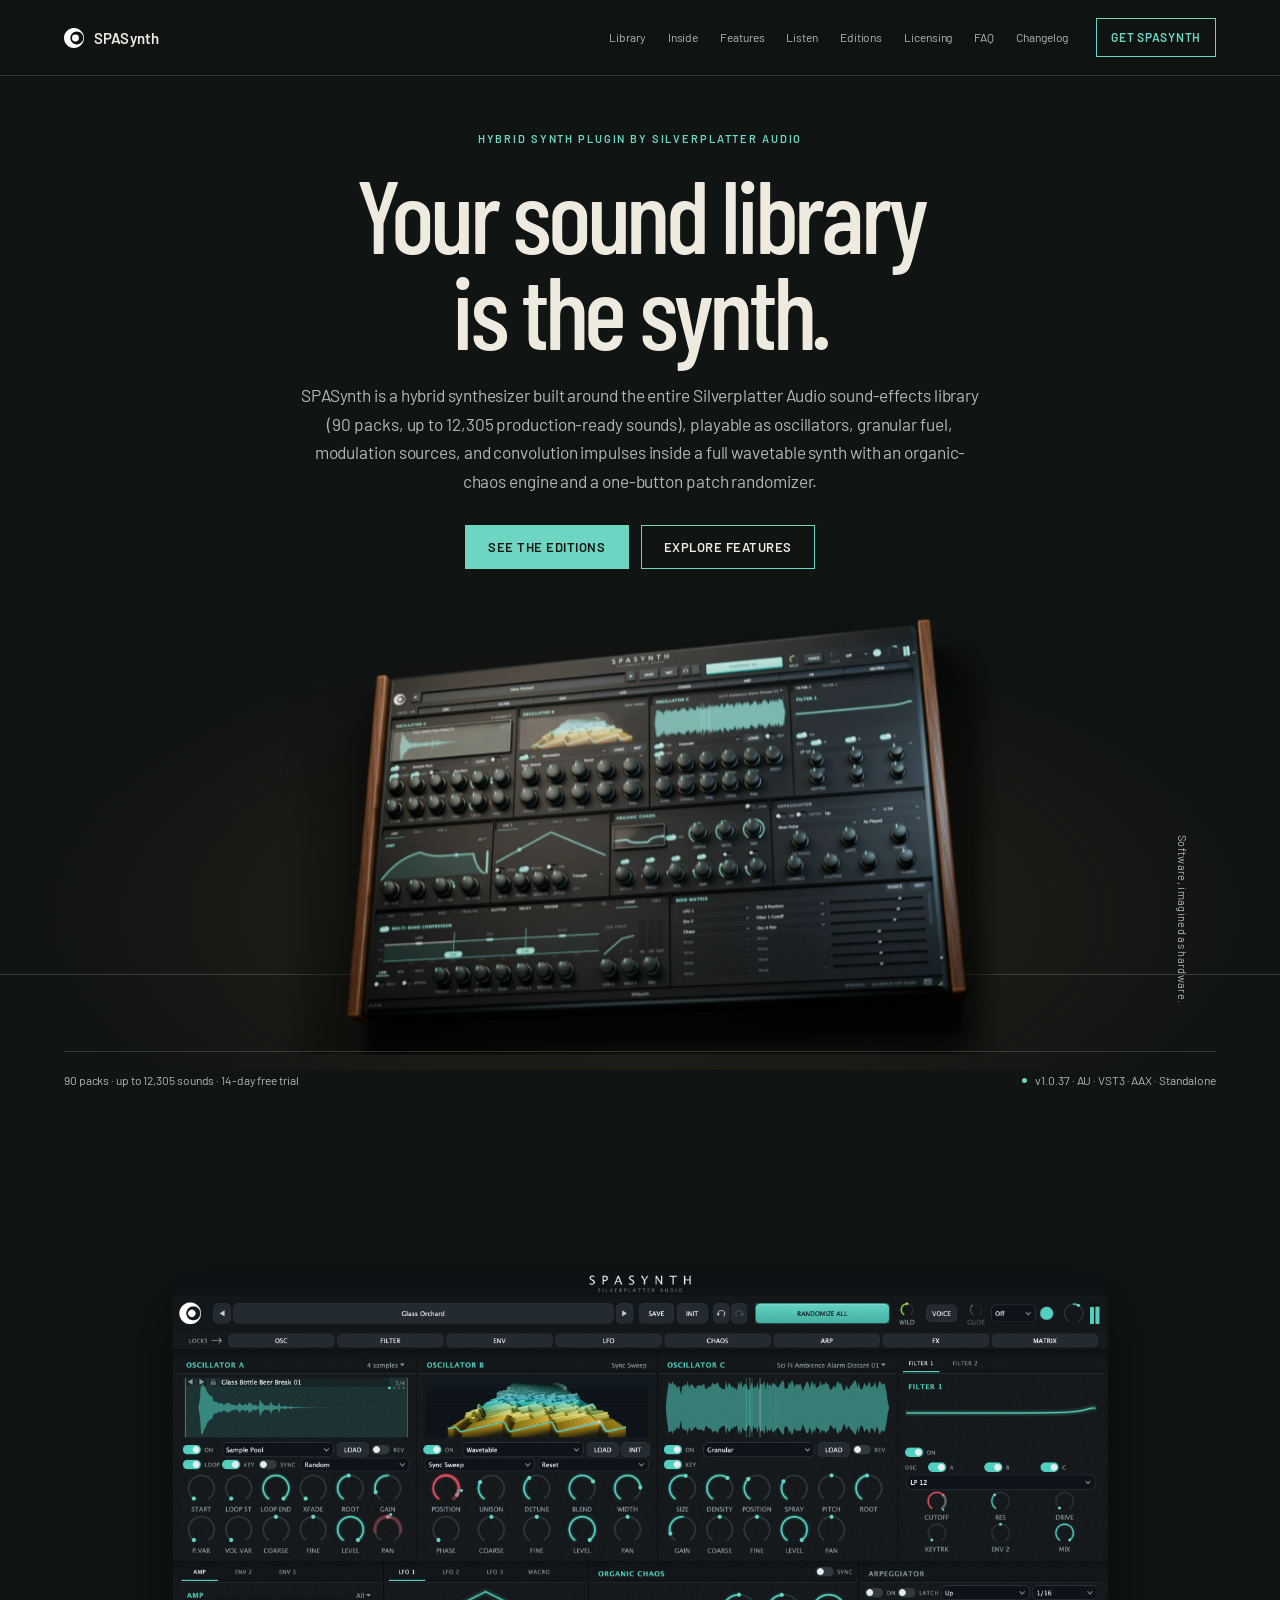
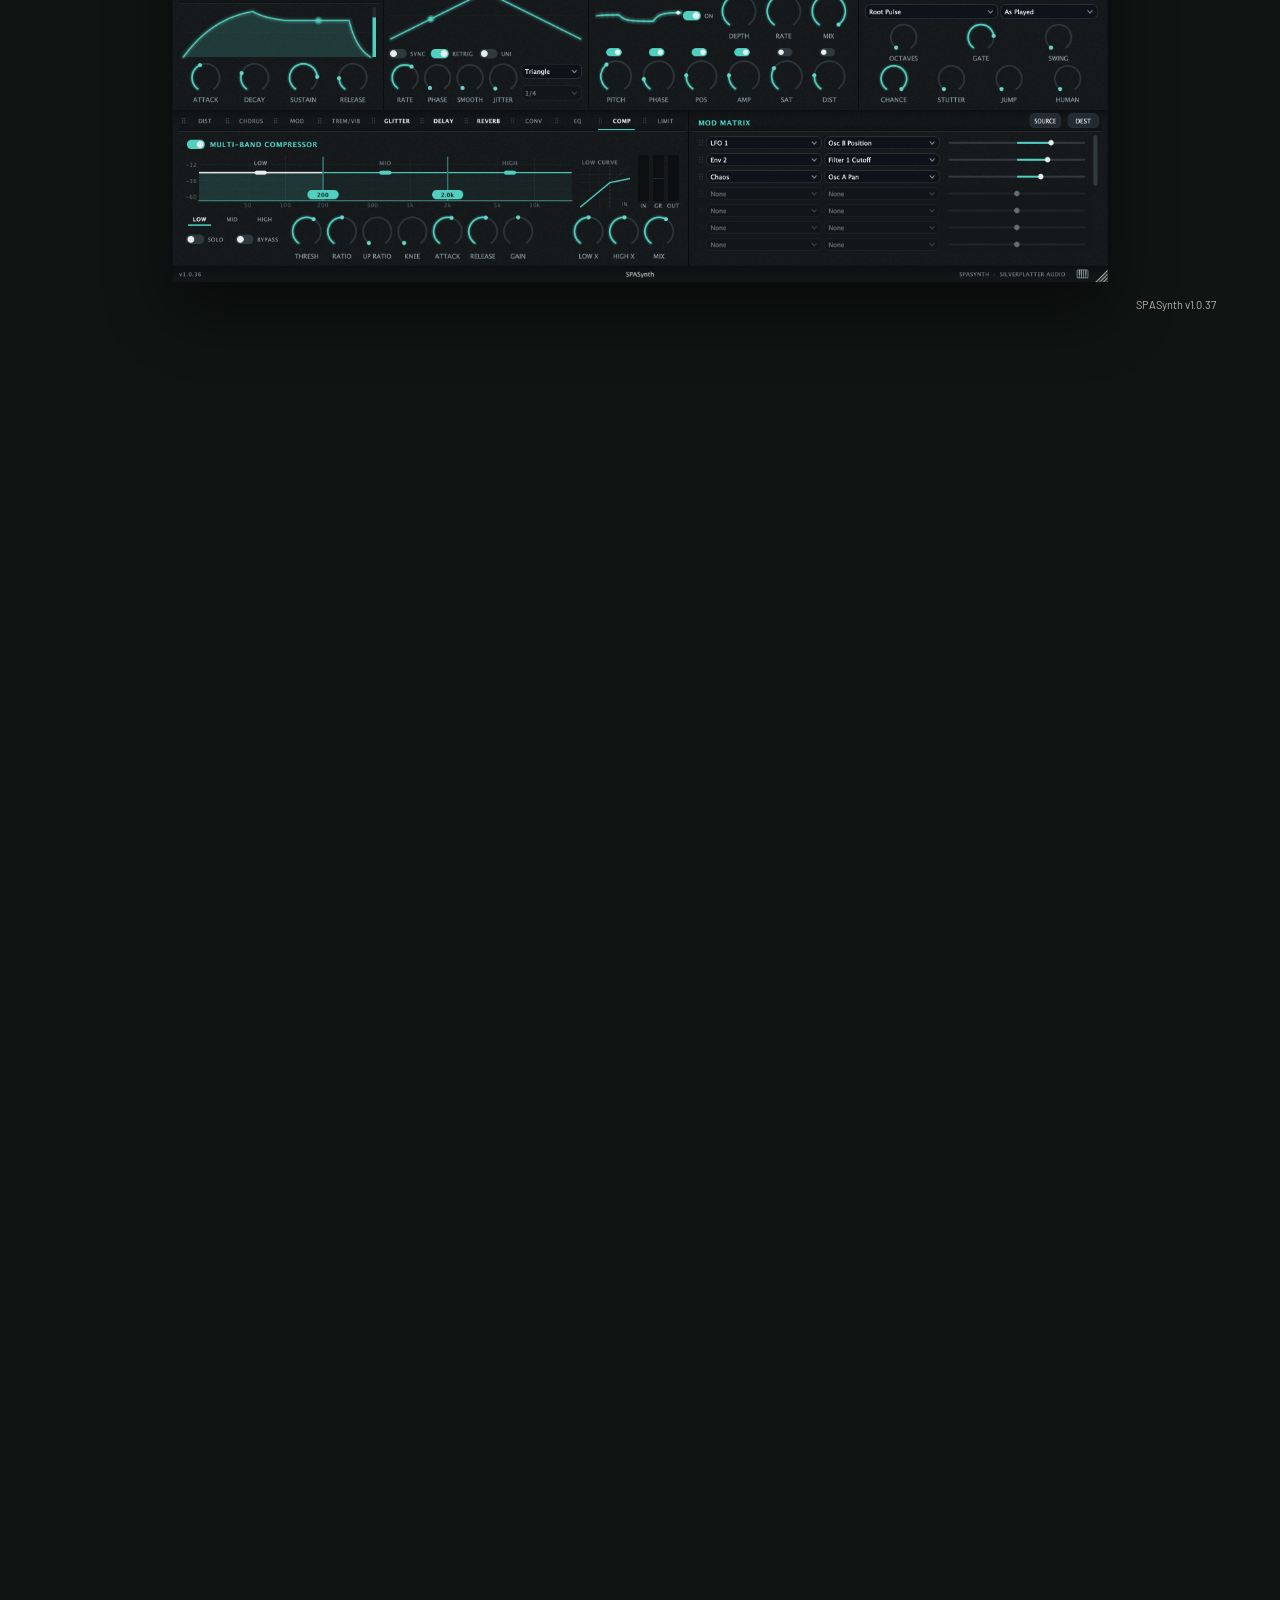
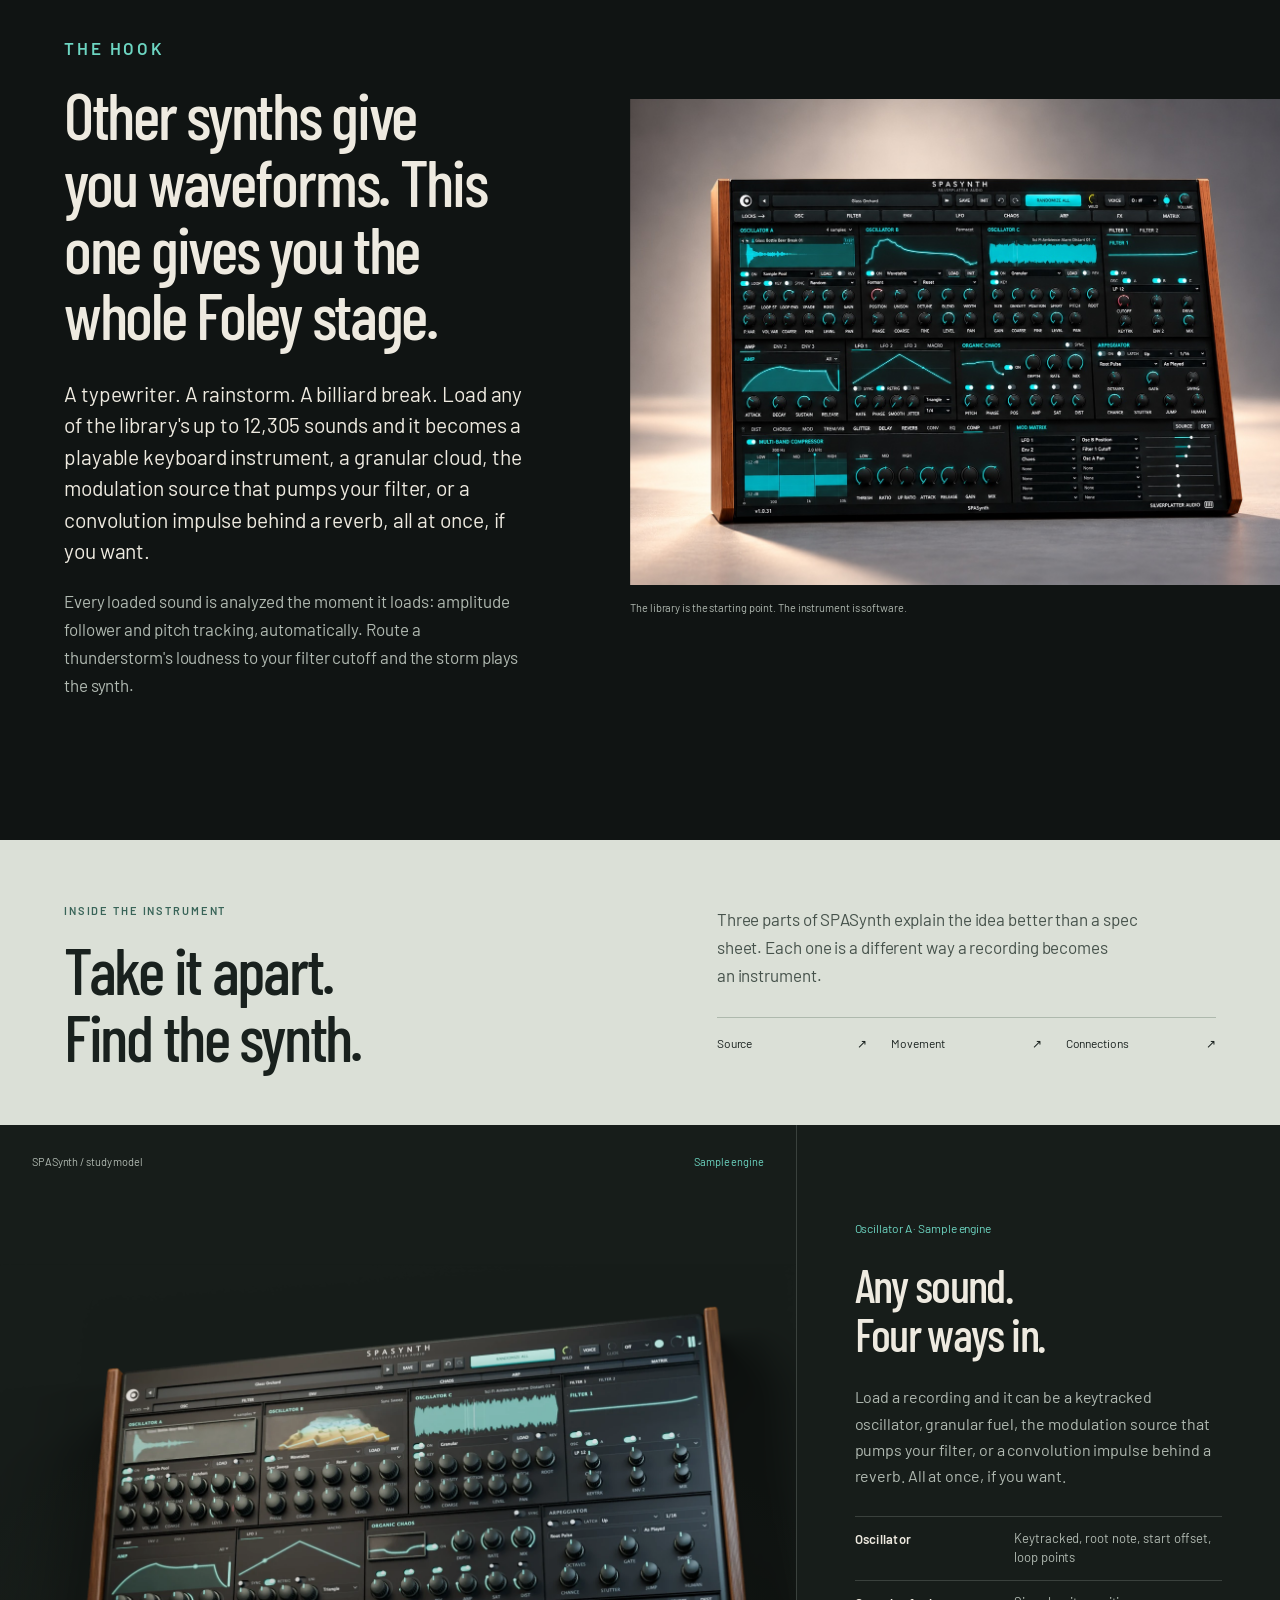
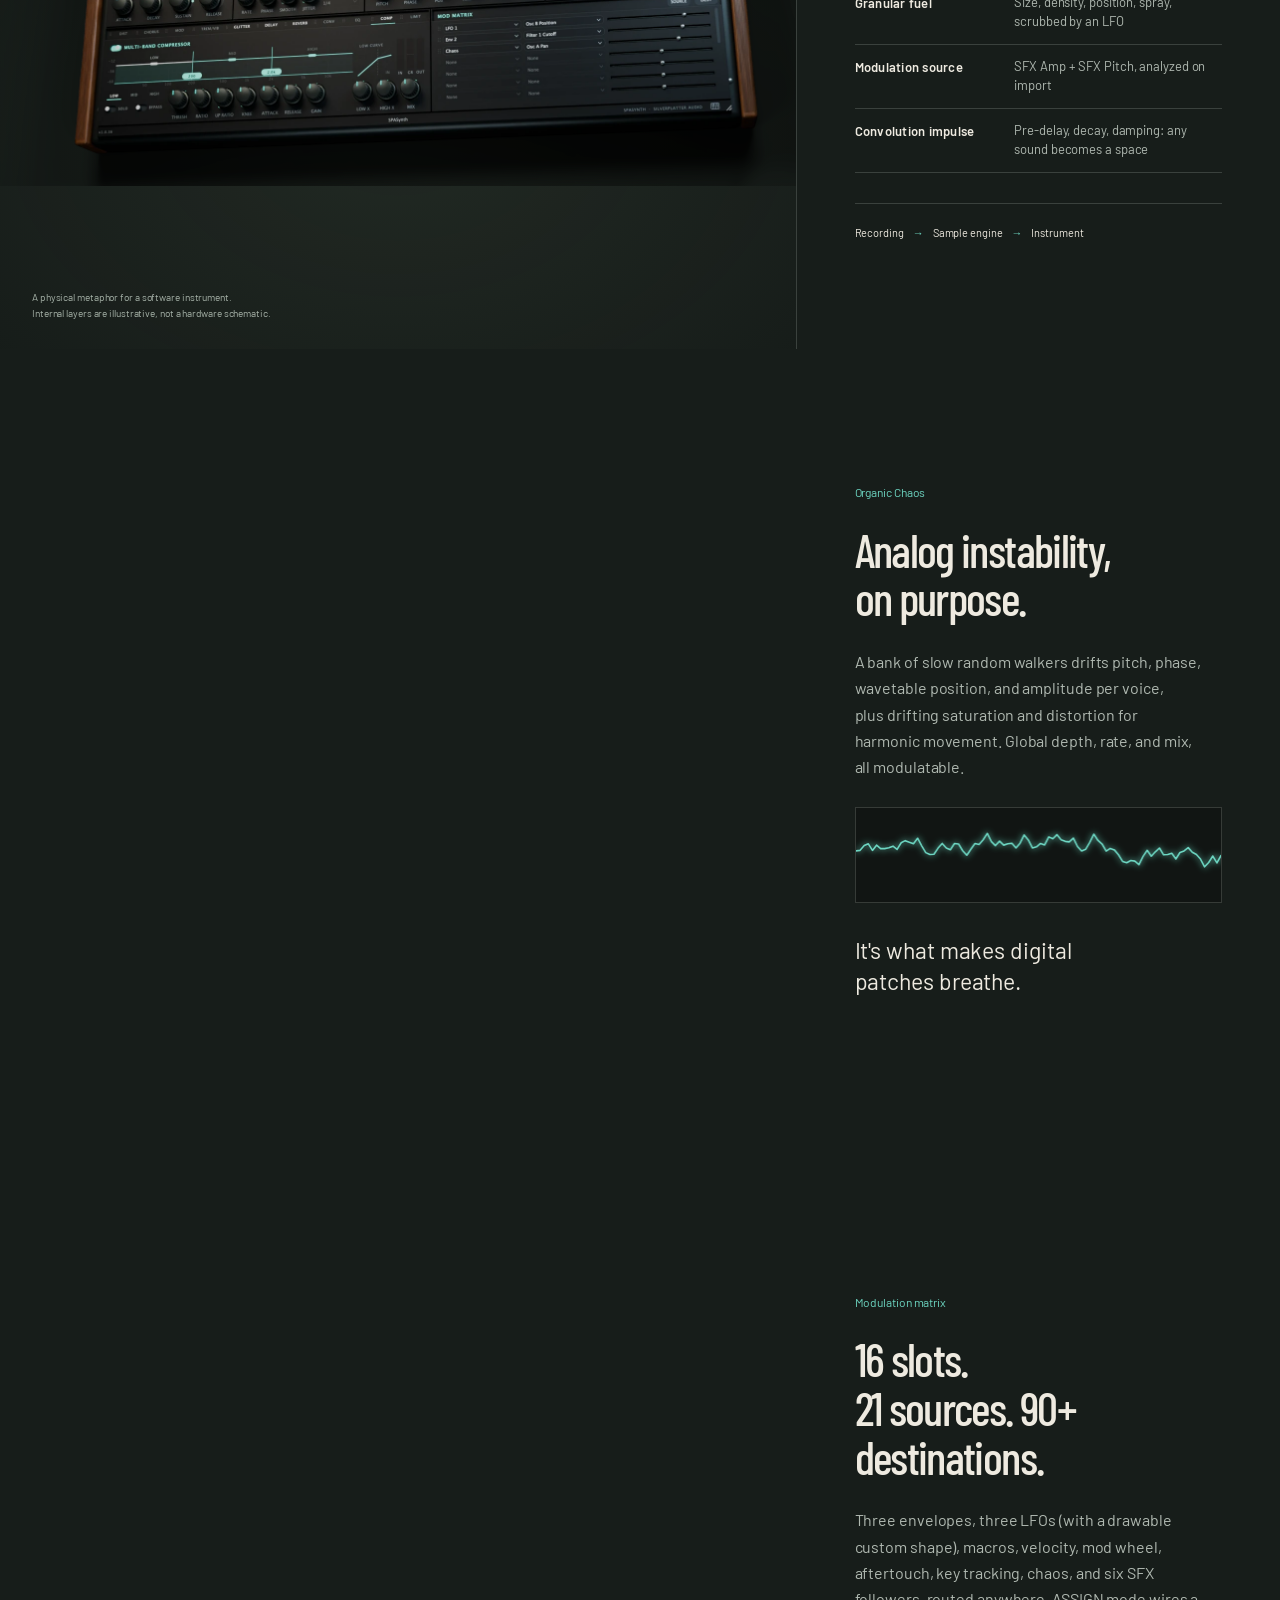
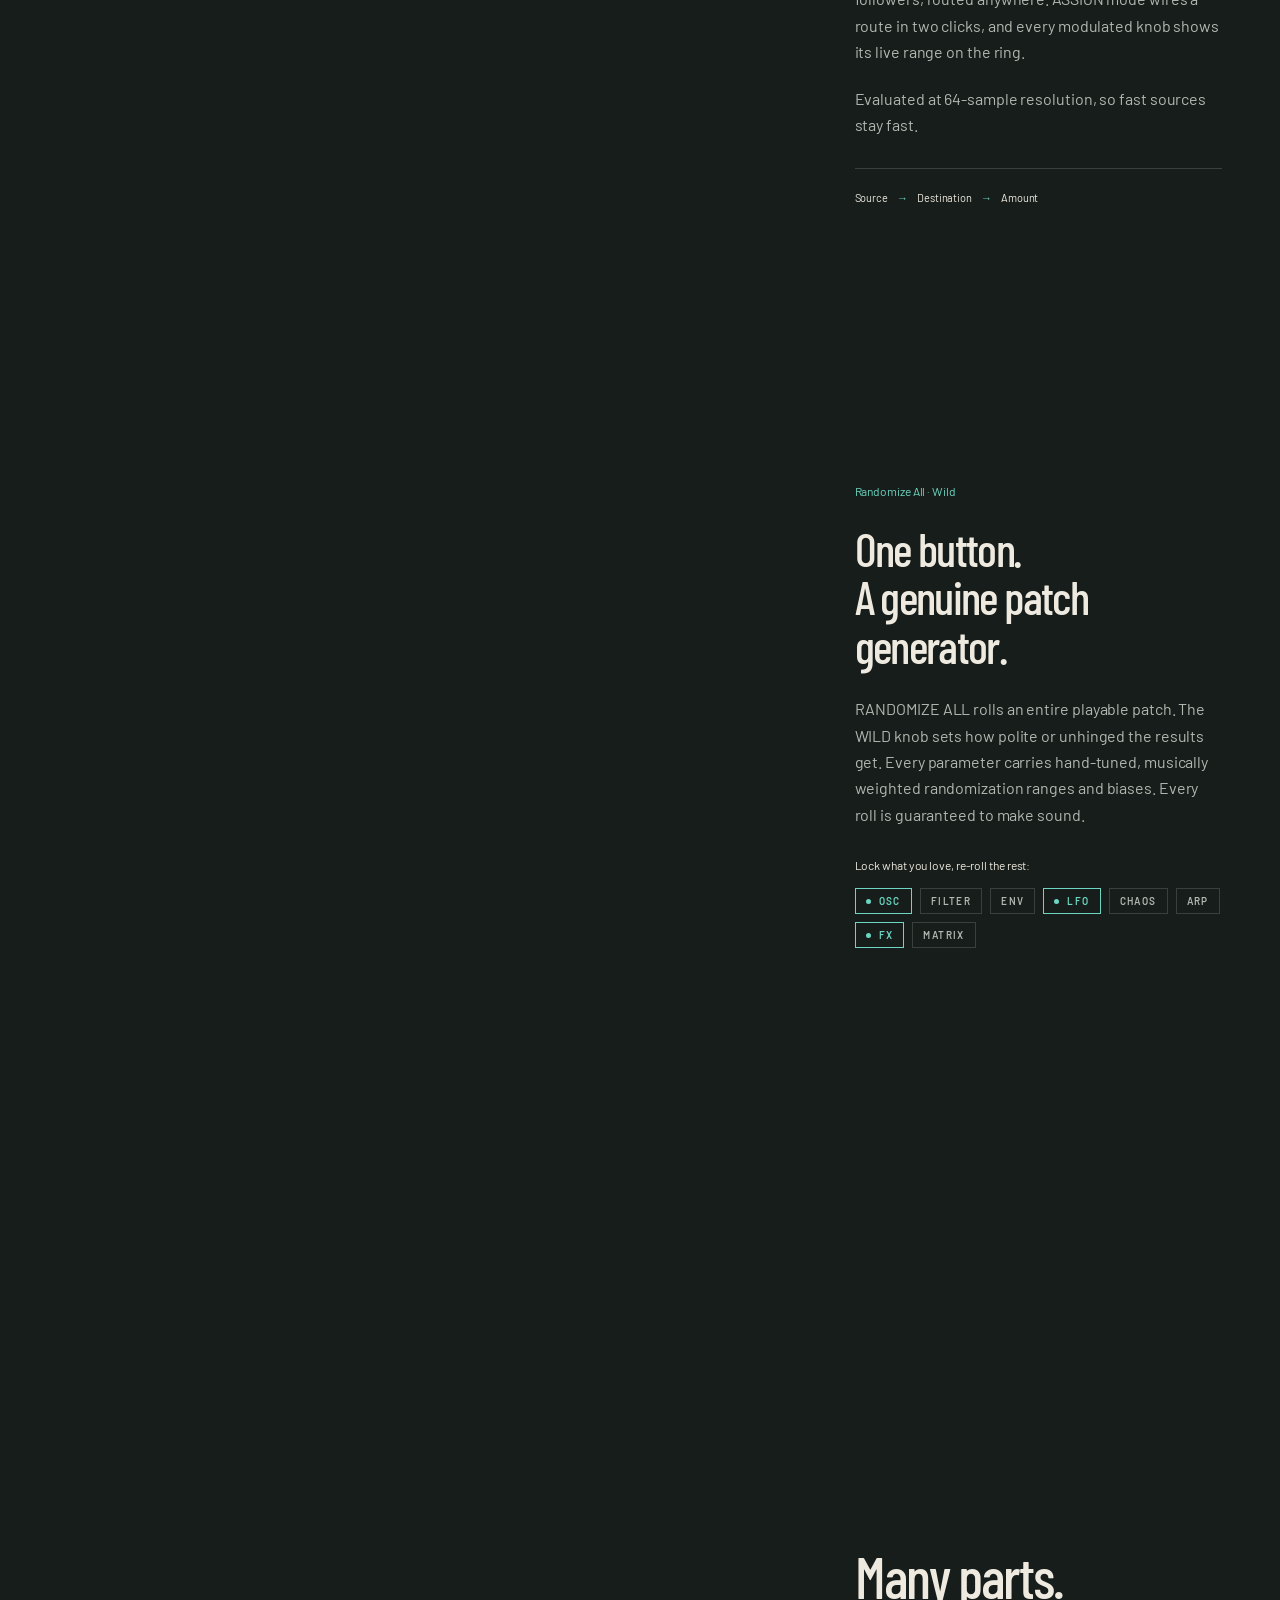
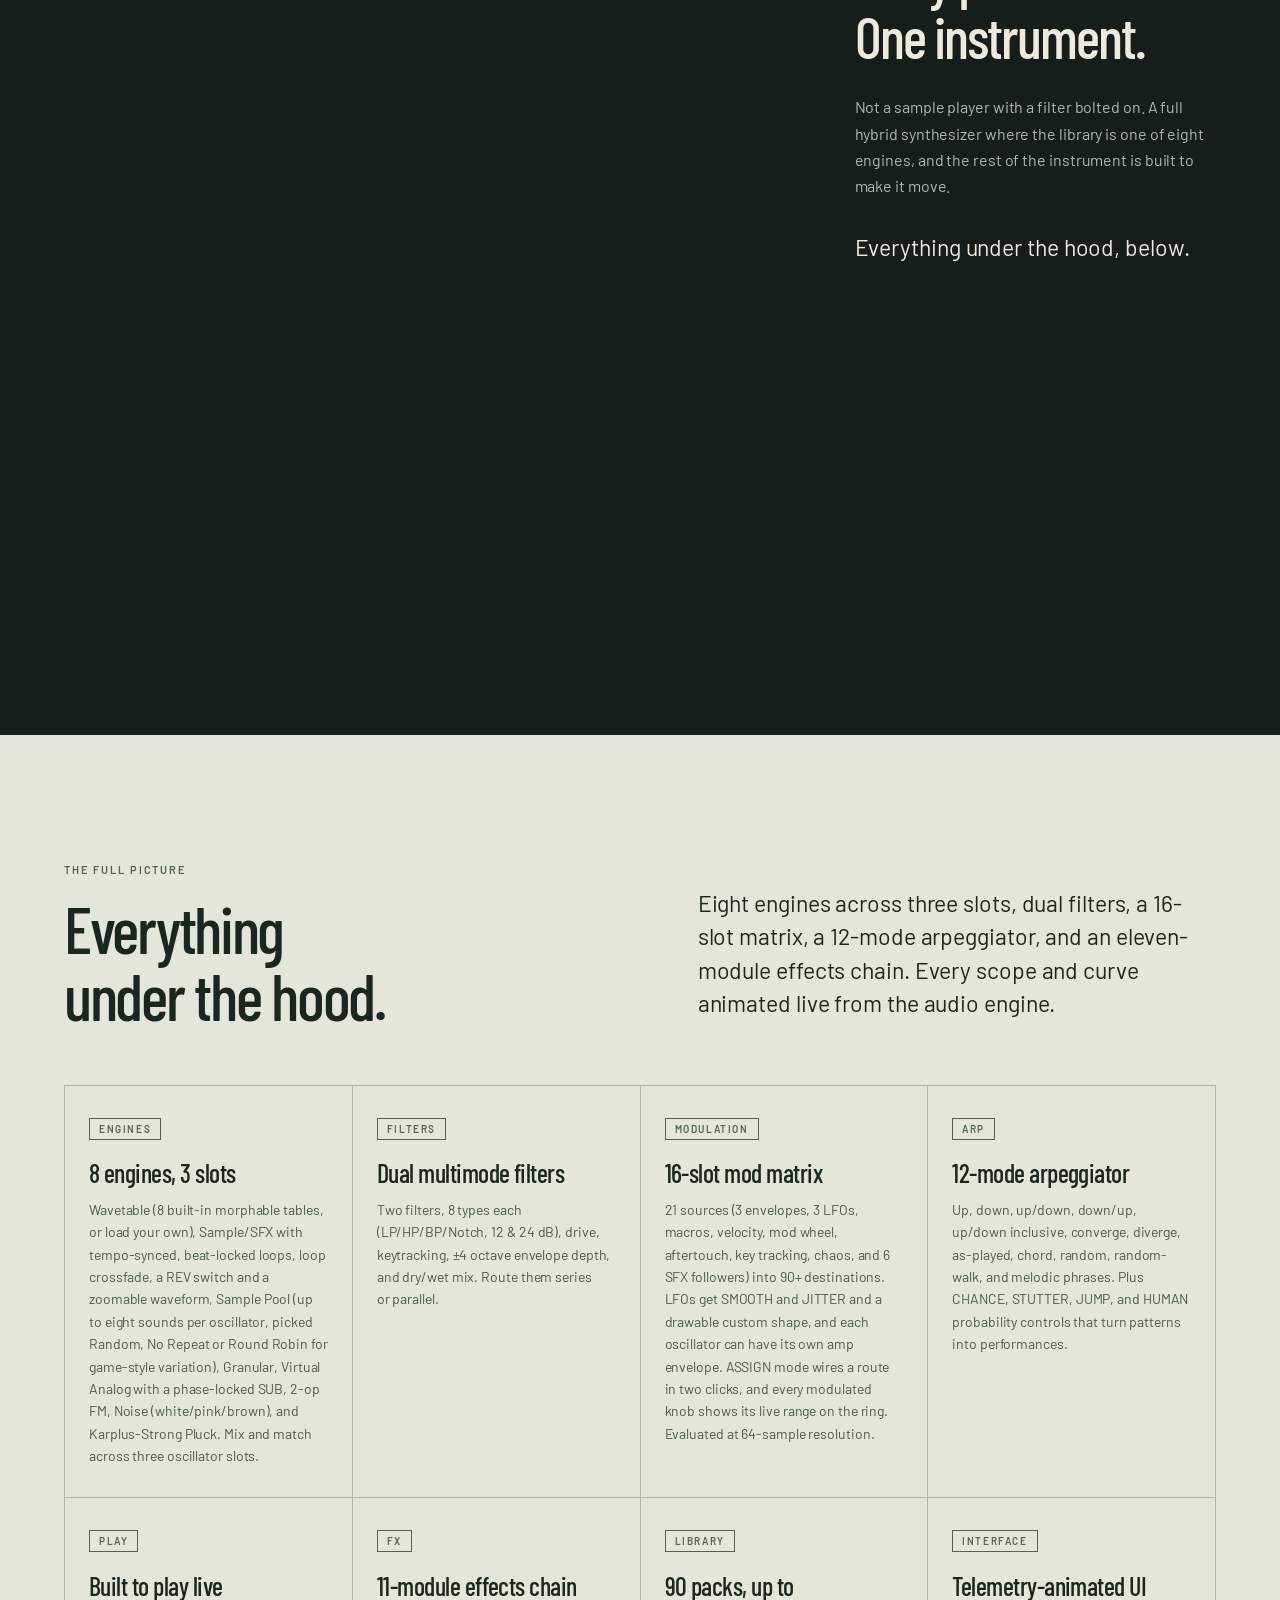
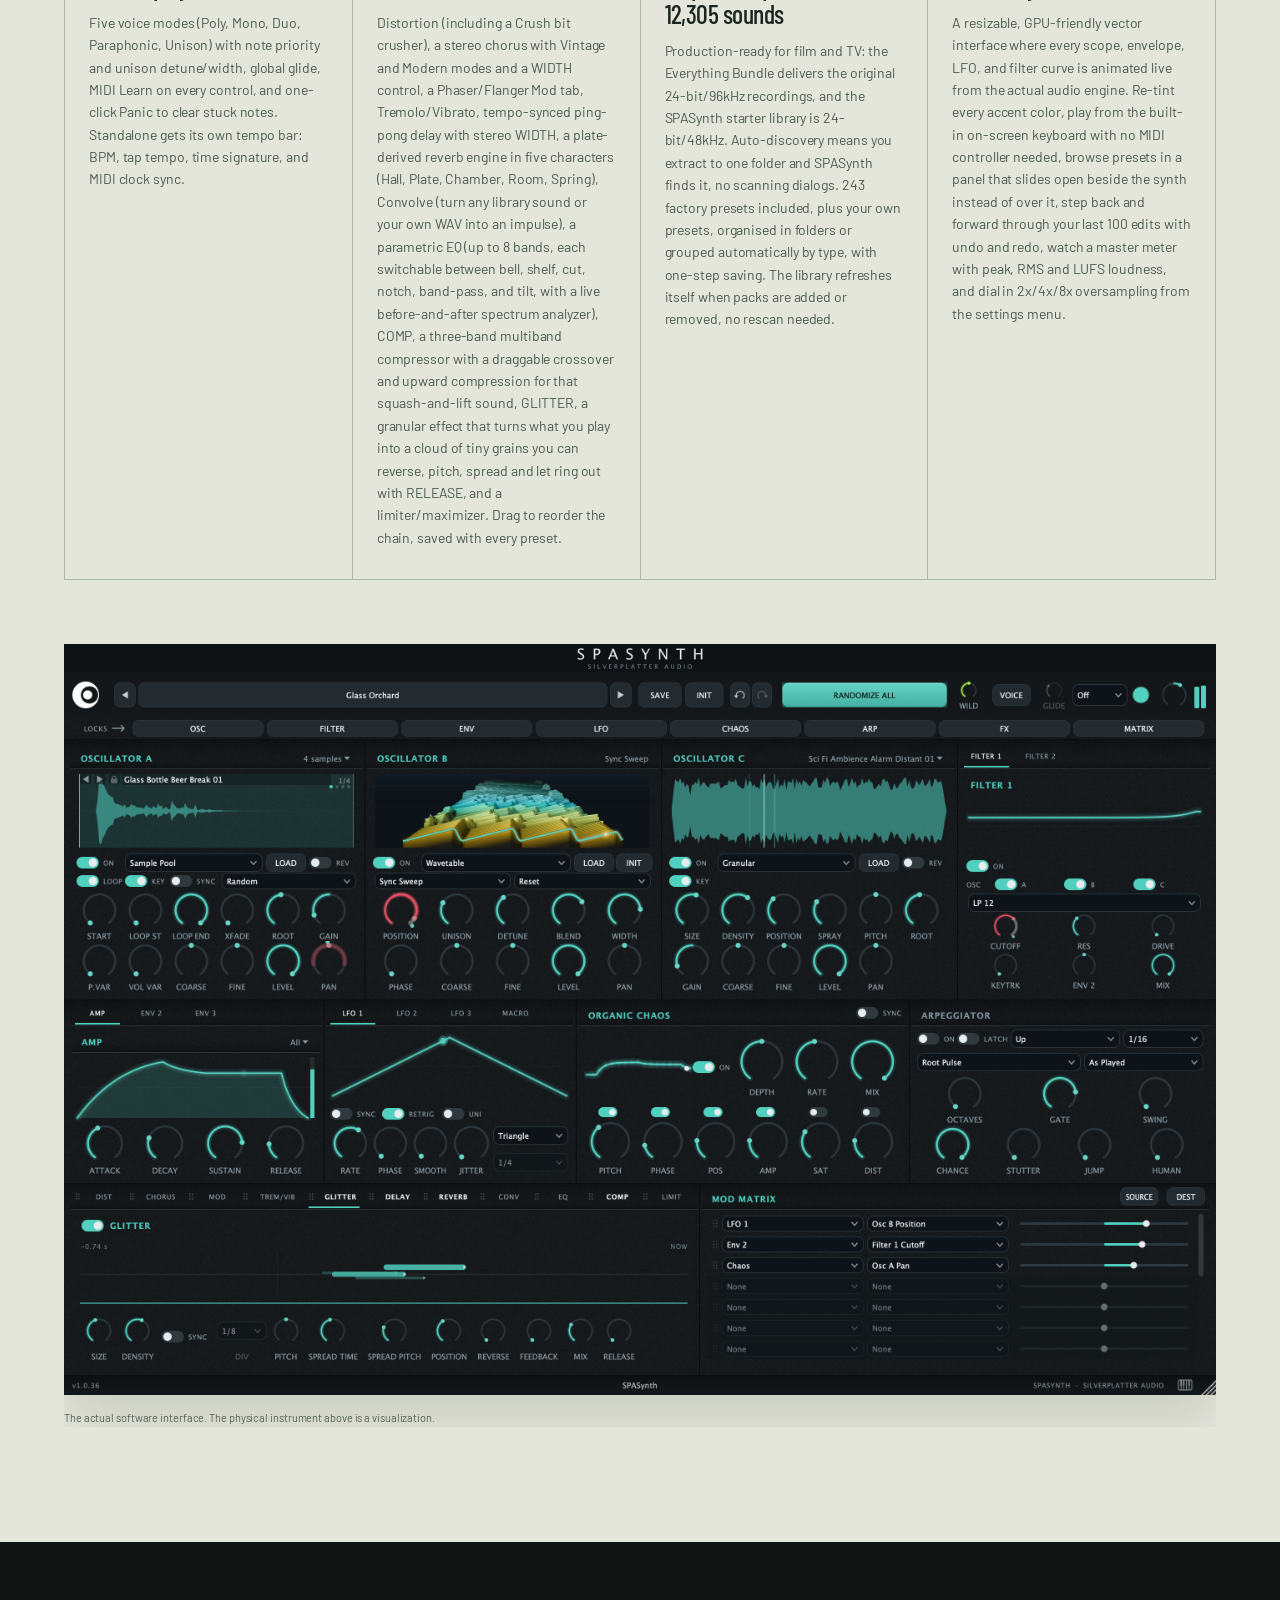
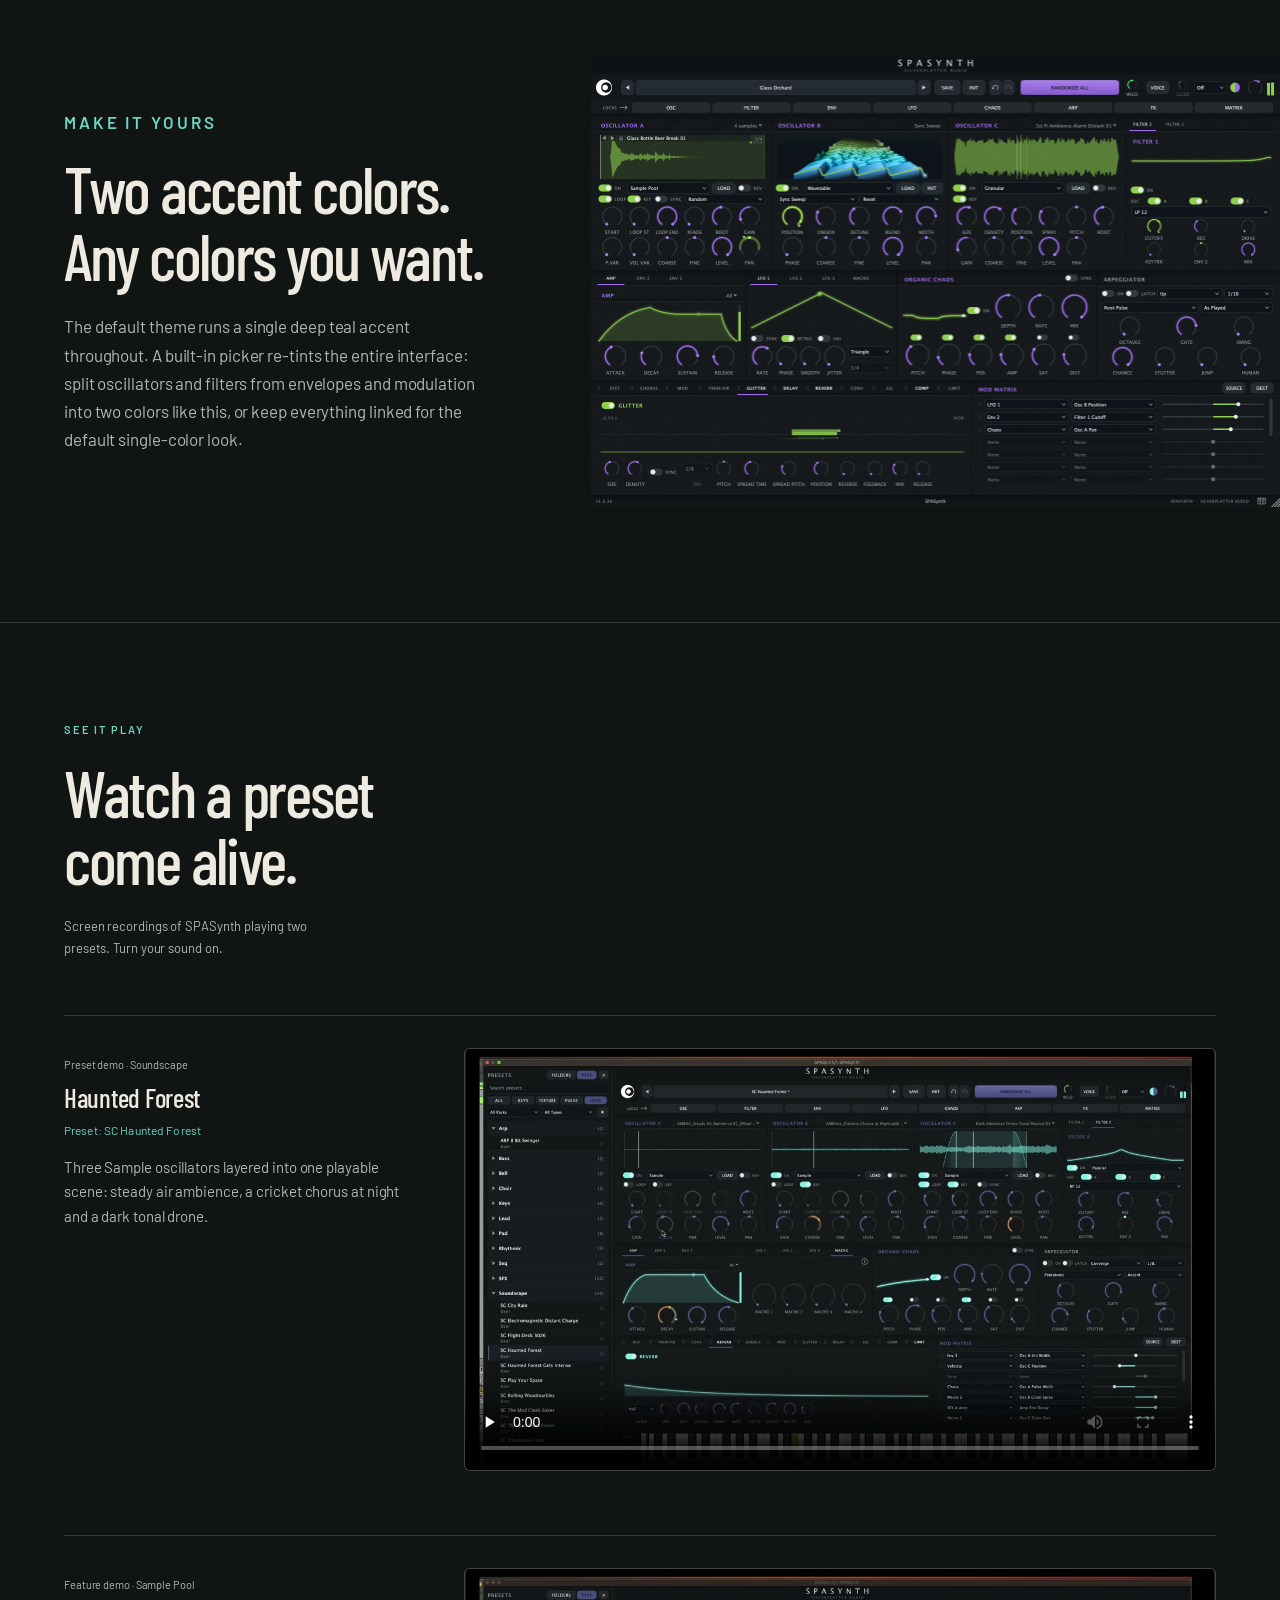
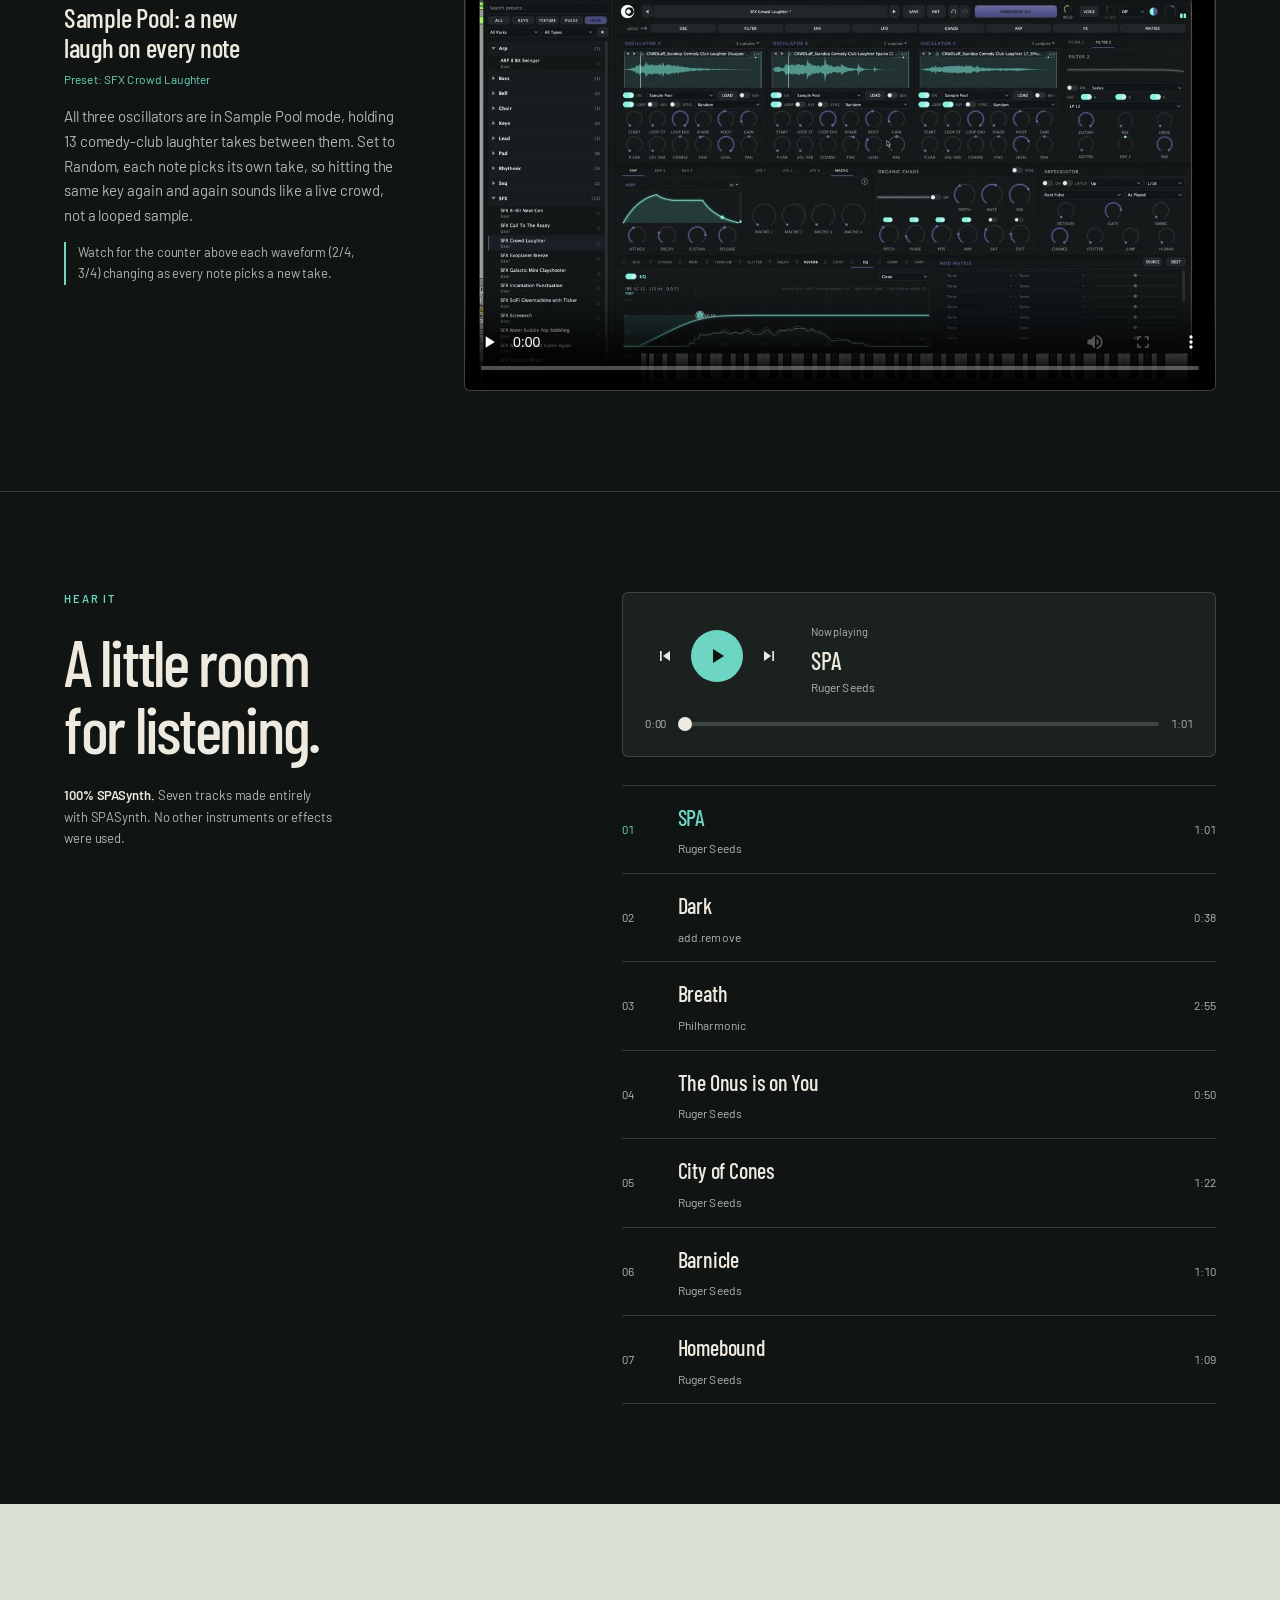
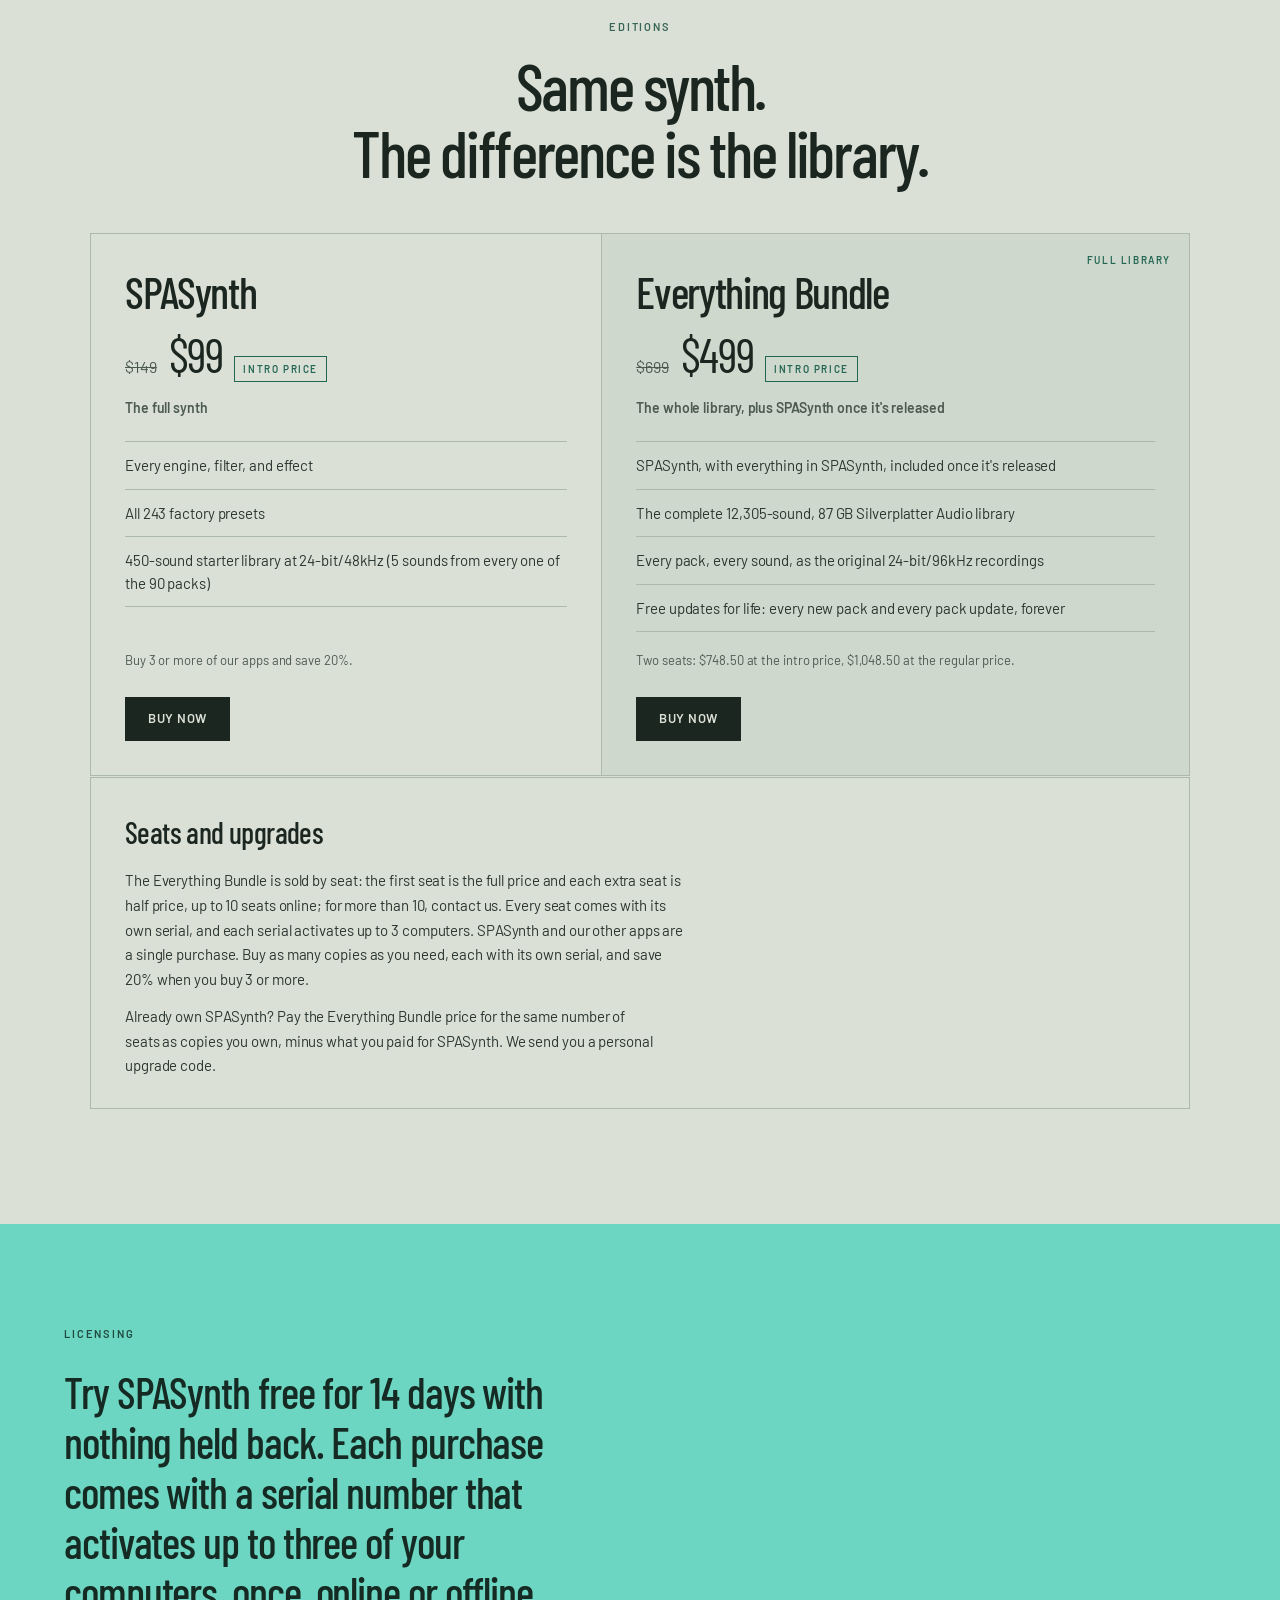
==== index.html @ f86a667d "Go on sale: Buy now links to the SPASynth product page; AAX on Mac The edition CTA was a 'Coming soo" ====
<!doctype html>
<html lang="en">
<head>
<meta charset="utf-8">
<meta name="viewport" content="width=device-width, initial-scale=1">
<meta name="theme-color" content="#101413">
<title>SPASynth: Sound-Effects Synth Plugin (VST3, AU) | Silverplatter Audio</title>
<meta name="description" content="SPASynth is a hybrid synth plugin (VST3, AU, standalone) for macOS and Windows, built around the entire Silverplatter Audio sound-effects library (90 packs, up to 12,305 sounds) as oscillators, granular fuel, modulation sources, and convolution impulses. Free 14-day trial.">
<meta property="og:type" content="website">
<meta property="og:title" content="SPASynth: Sound-Effects Synth Plugin (VST3, AU) | Silverplatter Audio">
<meta property="og:description" content="A hybrid synthesizer built around the entire Silverplatter Audio sound-effects library, up to 12,305 sounds playable as oscillators, granular fuel, modulation sources, and convolution impulses. Serial licensing with a free 14-day trial.">
<meta property="og:image" content="https://spasynth.com/assets/images/og-image.jpg">
<meta property="og:url" content="https://spasynth.com/">
<meta property="og:site_name" content="SPASynth">
<meta property="og:image:width" content="1200">
<meta property="og:image:height" content="782">
<meta property="og:image:alt" content="SPASynth, a hybrid synthesizer plugin by Silverplatter Audio.">
<meta name="twitter:card" content="summary_large_image">
<meta name="twitter:title" content="SPASynth: Sound-Effects Synth Plugin (VST3, AU) | Silverplatter Audio">
<meta name="twitter:description" content="A hybrid synthesizer built around the entire Silverplatter Audio sound-effects library, up to 12,305 sounds playable as oscillators, granular fuel, modulation sources, and convolution impulses. Serial licensing with a free 14-day trial.">
<meta name="twitter:image" content="https://spasynth.com/assets/images/og-image.jpg">
<link rel="canonical" href="https://spasynth.com/">
<meta name="robots" content="index, follow, max-image-preview:large, max-snippet:-1">
<script type="application/ld+json">
{
  "@context": "https://schema.org",
  "@graph": [
    {
      "@type": "Organization",
      "@id": "https://www.silverplatteraudio.com/#organization",
      "name": "Silverplatter Audio",
      "url": "https://www.silverplatteraudio.com/",
      "logo": "https://spasynth.com/assets/branding/SPAudio_logo_square_black.svg"
    },
    {
      "@type": "WebSite",
      "@id": "https://spasynth.com/#website",
      "url": "https://spasynth.com/",
      "name": "SPASynth",
      "publisher": {"@id": "https://www.silverplatteraudio.com/#organization"},
      "inLanguage": "en"
    },
    {
      "@type": "SoftwareApplication",
      "@id": "https://spasynth.com/#software",
      "name": "SPASynth",
      "url": "https://spasynth.com/",
      "description": "A hybrid synthesizer plugin built around the Silverplatter Audio sound-effects library, playable as oscillators, granular fuel, modulation sources, and convolution impulses inside a full wavetable synth.",
      "applicationCategory": "MultimediaApplication",
      "applicationSubCategory": "Synthesizer plugin (VST3, AU, standalone)",
      "operatingSystem": "macOS 11 or later (Apple silicon and Intel), Windows 10 or later (64-bit)",
      "image": "https://spasynth.com/assets/images/og-image.jpg",
      "screenshot": "https://spasynth.com/assets/scene/interface.png",
      "publisher": {"@id": "https://www.silverplatteraudio.com/#organization"},
      "author": {"@id": "https://www.silverplatteraudio.com/#organization"},
      "featureList": [
        "Eight engines across three oscillator slots: wavetable, sample/SFX, sample pool, granular, virtual analog, 2-op FM, noise, Karplus-Strong pluck",
        "Any library sound as an oscillator, granular source, modulation source, or convolution impulse",
        "Dual multimode filters",
        "16-slot modulation matrix",
        "12-mode arpeggiator",
        "11-module reorderable effects chain",
        "One-button patch randomizer",
        "Free 14-day trial, serial licensing, up to 3 computers per serial"
      ]
    },
    {
      "@type": "MusicPlaylist",
      "@id": "https://spasynth.com/#listening",
      "name": "100% SPASynth demo tracks",
      "description": "Original tracks made entirely with SPASynth. No other instruments or effects were used.",
      "url": "https://spasynth.com/#listening",
      "numTracks": 7,
      "track": [
        {"@type": "MusicRecording", "name": "SPA", "byArtist": {"@type": "MusicGroup", "name": "Ruger Seeds"}, "duration": "PT1M1S", "url": "https://spasynth.com/assets/audio/spa-1.2.mp3"},
        {"@type": "MusicRecording", "name": "Dark", "byArtist": {"@type": "MusicGroup", "name": "add.remove"}, "duration": "PT38S", "url": "https://spasynth.com/assets/audio/dark.mp3"},
        {"@type": "MusicRecording", "name": "Breath", "byArtist": {"@type": "MusicGroup", "name": "Philharmonic"}, "duration": "PT2M55S", "url": "https://spasynth.com/assets/audio/breath.mp3"},
        {"@type": "MusicRecording", "name": "The Onus is on You", "byArtist": {"@type": "MusicGroup", "name": "Ruger Seeds"}, "duration": "PT50S", "url": "https://spasynth.com/assets/audio/the-onus-is-on-you-v1.0.mp3"},
        {"@type": "MusicRecording", "name": "City of Cones", "byArtist": {"@type": "MusicGroup", "name": "Ruger Seeds"}, "duration": "PT1M22S", "url": "https://spasynth.com/assets/audio/city-of-cones.mp3"},
        {"@type": "MusicRecording", "name": "Barnicle", "byArtist": {"@type": "MusicGroup", "name": "Ruger Seeds"}, "duration": "PT1M10S", "url": "https://spasynth.com/assets/audio/barnicle-v1.1.mp3"},
        {"@type": "MusicRecording", "name": "Homebound", "byArtist": {"@type": "MusicGroup", "name": "Ruger Seeds"}, "duration": "PT1M9S", "url": "https://spasynth.com/assets/audio/homebound-v1.0.mp3"}
      ]
    }
  ]
}
</script>
<link rel="icon" href="assets/branding/SPAudio_logo_white.svg" type="image/svg+xml">
<link rel="preconnect" href="https://fonts.googleapis.com">
<link rel="preconnect" href="https://fonts.gstatic.com" crossorigin>
<link href="https://fonts.googleapis.com/css2?family=Barlow:wght@400;500;600;700&family=Barlow+Condensed:wght@400;500;600&display=swap" rel="stylesheet">
<link rel="stylesheet" href="css/scrollcraft.css">
<link rel="stylesheet" href="css/styles.css?v=20261028-playlist">
<script src="js/scrollcraft.js" defer></script>
<script src="js/page.js?v=20261028-playlist" defer></script>
<script type="module" src="js/scene.js?v=20261030-v1036"></script>
</head>
<body>
<a class="skip-link" href="#hook">Skip to the content</a>

<header class="masthead" id="top">
  <a class="brand" href="#top"><img class="brand-mark" src="assets/branding/SPAudio_logo_white.svg" alt="" width="20" height="20"><span>SPASynth</span></a>
  <nav class="masthead-nav" id="main-nav" aria-label="Sections">
    <a href="#hook">Library</a>
    <a href="#teardown">Inside</a>
    <a href="#features">Features</a>
    <a href="#listening">Listen</a>
    <a href="#editions">Editions</a>
    <a href="#licensing">Licensing</a>
    <a href="#faq">FAQ</a>
    <a href="#changelog">Changelog</a>
  </nav>
  <a class="masthead-cta" href="#editions">Get SPASynth</a>
  <button class="nav-toggle" id="nav-toggle" aria-label="Toggle menu" aria-expanded="false" aria-controls="main-nav"><span></span><span></span><span></span></button>
</header>

<main>
  <!-- HERO -->
  <section class="hero" data-sc-act="flow" aria-labelledby="hero-title">
    <div class="hero-copy">
      <p class="eyebrow">Hybrid synth plugin by Silverplatter Audio</p>
      <h1 id="hero-title">Your sound library<br> is the synth.</h1>
      <p class="hero-deck">SPASynth is a hybrid synthesizer built around the entire Silverplatter Audio sound-effects library (<span data-stat="packs">90</span> packs, up to <span data-stat="sounds">12,305</span> production-ready sounds), playable as oscillators, granular fuel, modulation sources, and convolution impulses inside a full wavetable synth with an organic-chaos engine and a one-button patch randomizer.</p>
      <div class="hero-cta">
        <a class="btn btn-solid" href="#editions">See the Editions</a>
        <a class="btn btn-line" href="#features">Explore Features</a>
      </div>
    </div>
    <div class="hero-object">
      <div class="hero-light" aria-hidden="true" data-sc-parallax="0.55"></div>
      <div class="hero-rule" aria-hidden="true"></div>
      <img class="hero-synth" src="assets/scene/studio-assembled.webp?v=20261030-v1036" width="1600" height="1050" alt="A three-dimensional SPASynth instrument with wood side panels, black controls and turquoise displays." fetchpriority="high" data-sc-parallax="-0.45">
      <p class="object-caption">Software, imagined as hardware.</p>
    </div>
    <div class="hero-foot"><span><span data-stat="packs">90</span> packs · up to <span data-stat="sounds">12,305</span> sounds · 14-day free trial</span><span class="release-status"><i aria-hidden="true"></i> v1.0.37 · AU · VST3 · AAX · Standalone</span></div>
  </section>

  <!-- UI DEMO: a pinned beat. Scrolling opens the preset browser beside the synth, as the app does. -->
  <section class="demo" data-sc-act="pin" data-sc-span="2.2" aria-label="SPASynth interface">
    <div class="demo-stage section-gutter" data-sc-stage>
      <figure class="demo-figure">
        <div class="demo-inner">
          <div class="demo-panel-clip"><img class="demo-panel" src="assets/images/spasynth-demo-panel.png?v=20261004-1031" width="320" height="900" alt="" aria-hidden="true"></div>
          <img class="demo-synth" src="assets/images/spasynth-demo-base.png?v=20261030-v1036" width="2760" height="1800" alt="The SPASynth v1.0.37 interface in its dark theme with teal accents. As the page scrolls, the preset browser panel opens beside it, listing packs and presets." loading="lazy">
        </div>
        <figcaption>SPASynth v1.0.37</figcaption>
      </figure>
    </div>
  </section>

  <!-- THE HOOK -->
  <section class="origin section-gutter" id="hook" data-sc-act="flow" aria-labelledby="hook-title">
    <div class="origin-copy">
      <p class="eyebrow">The hook</p>
      <h2 id="hook-title">Other synths give you waveforms. This one gives you the whole Foley stage.</h2>
      <p class="lead">A typewriter. A rainstorm. A billiard break. Load any of the library's up to <span data-stat="sounds">12,305</span> sounds and it becomes a playable keyboard instrument, a granular cloud, the modulation source that pumps your filter, or a convolution impulse behind a reverb, all at once, if you want.</p>
      <p>Every loaded sound is analyzed the moment it loads: amplitude follower and pitch tracking, automatically. Route a thunderstorm's loudness to your filter cutoff and the storm plays the synth.</p>
    </div>
    <figure class="studio-figure" data-sc-reveal="left" data-sc-reveal-at="0.05 0.4">
      <img src="assets/scene/product-shot.jpg?v=20261027" width="1577" height="997" alt="The SPASynth interface shown as a hardware-style synth in a walnut-sided case." loading="lazy">
      <figcaption>The library is the starting point. The instrument is software.</figcaption>
    </figure>
  </section>

  <!-- BENCH INTRO -->
  <section class="bench-intro section-gutter" aria-labelledby="bench-title" data-sc-act="flow">
    <div><p class="eyebrow">Inside the instrument</p><h2 id="bench-title">Take it apart.<br> Find the synth.</h2></div>
    <div class="bench-intro-right"><p>Three parts of SPASynth explain the idea better than a spec sheet. Each one is a different way a recording becomes an instrument.</p>
      <nav class="signal-index" aria-label="Explore the instrument"><a href="#sample-note">Source <span aria-hidden="true">↗</span></a><a href="#chaos-note">Movement <span aria-hidden="true">↗</span></a><a href="#matrix-note">Connections <span aria-hidden="true">↗</span></a></nav>
    </div>
  </section>

  <!-- TEARDOWN -->
  <section class="teardown" id="teardown" data-sc-act="flow" aria-label="An illustrated teardown of SPASynth">
    <div class="bench-visual">
      <div class="bench-caption"><span>SPASynth / study model</span><span id="module-label">Sample engine</span></div>
      <div id="synth-stage" data-model-version="20261030-v1036" data-poster-assembled="assets/scene/studio-assembled.webp?v=20261030-v1036" data-poster-exploded="assets/scene/studio-exploded.webp?v=20261030-v1036" role="img" aria-label="Three-dimensional SPASynth model. Selected module panels, displays and controls separate into an exploded view, then reassemble as the page progresses.">
        <img class="scene-fallback" src="assets/scene/studio-assembled.webp?v=20261030-v1036" width="1600" height="1050" alt="" aria-hidden="true">
      </div>
      <div class="bench-floor" aria-hidden="true"></div>
      <p class="model-disclosure">A physical metaphor for a software instrument.<br> Internal layers are illustrative, not a hardware schematic.</p>
    </div>
    <div class="field-notes">
      <article class="field-note" id="sample-note" data-module="sample">
        <div class="note-content"><span class="component-name">Oscillator A · Sample engine</span>
          <h3>Any sound.<br> Four ways in.</h3>
          <p>Load a recording and it can be a keytracked oscillator, granular fuel, the modulation source that pumps your filter, or a convolution impulse behind a reverb. All at once, if you want.</p>
          <dl class="route-list">
            <div><dt>Oscillator</dt><dd>Keytracked, root note, start offset, loop points</dd></div>
            <div><dt>Granular fuel</dt><dd>Size, density, position, spray, scrubbed by an LFO</dd></div>
            <div><dt>Modulation source</dt><dd>SFX Amp + SFX Pitch, analyzed on import</dd></div>
            <div><dt>Convolution impulse</dt><dd>Pre-delay, decay, damping: any sound becomes a space</dd></div>
          </dl>
          <div class="signal-line"><span>Recording</span><b aria-hidden="true">→</b><span>Sample engine</span><b aria-hidden="true">→</b><span>Instrument</span></div>
        </div>
      </article>
      <article class="field-note" id="chaos-note" data-module="chaos">
        <div class="note-content"><span class="component-name">Organic Chaos</span>
          <h3>Analog instability,<br> on purpose.</h3>
          <p>A bank of slow random walkers drifts pitch, phase, wavetable position, and amplitude per voice, plus drifting saturation and distortion for harmonic movement. Global depth, rate, and mix, all modulatable.</p>
          <div class="scope-widget" aria-hidden="true"><canvas id="chaos-scope"></canvas></div>
          <p class="note-pull">It's what makes digital patches breathe.</p>
        </div>
      </article>
      <article class="field-note" id="matrix-note" data-module="matrix">
        <div class="note-content"><span class="component-name">Modulation matrix</span>
          <h3>16 slots.<br> 21 sources. 90+ destinations.</h3>
          <p>Three envelopes, three LFOs (with a drawable custom shape), macros, velocity, mod wheel, aftertouch, key tracking, chaos, and six SFX followers, routed anywhere. ASSIGN mode wires a route in two clicks, and every modulated knob shows its live range on the ring.</p>
          <p>Evaluated at 64-sample resolution, so fast sources stay fast.</p>
          <div class="signal-line"><span>Source</span><b aria-hidden="true">→</b><span>Destination</span><b aria-hidden="true">→</b><span>Amount</span></div>
        </div>
      </article>
      <article class="field-note quiet-note" id="random-note" data-module="whole">
        <div class="note-content"><span class="component-name">Randomize All · Wild</span>
          <h3>One button.<br> A genuine patch generator.</h3>
          <p>RANDOMIZE ALL rolls an entire playable patch. The WILD knob sets how polite or unhinged the results get. Every parameter carries hand-tuned, musically weighted randomization ranges and biases. Every roll is guaranteed to make sound.</p>
          <p class="locks-label">Lock what you love, re-roll the rest:</p>
          <div class="lock-row" aria-label="Section locks">
            <span class="lock-chip is-locked">OSC</span><span class="lock-chip">FILTER</span><span class="lock-chip">ENV</span><span class="lock-chip is-locked">LFO</span><span class="lock-chip">CHAOS</span><span class="lock-chip">ARP</span><span class="lock-chip is-locked">FX</span><span class="lock-chip">MATRIX</span>
          </div>
        </div>
      </article>
      <article class="field-note reassembly-note" id="reassembly-note" data-module="whole">
        <div class="note-content">
          <h3>Many parts.<br> One instrument.</h3>
          <p>Not a sample player with a filter bolted on. A full hybrid synthesizer where the library is one of eight engines, and the rest of the instrument is built to make it move.</p>
          <p class="note-pull">Everything under the hood, below.</p>
        </div>
      </article>
    </div>
  </section>

  <!-- FEATURES -->
  <section class="build section-gutter" id="features" data-sc-act="flow" aria-labelledby="features-title">
    <div class="build-heading"><p class="eyebrow">The full picture</p><h2 id="features-title">Everything under the hood.</h2></div>
    <div class="build-copy"><p class="lead">Eight engines across three slots, dual filters, a 16-slot matrix, a 12-mode arpeggiator, and an eleven-module effects chain. Every scope and curve animated live from the audio engine.</p></div>
    <div class="feature-grid" data-sc-in data-sc-stagger="60">
      <article class="feature-card"><span class="tag">Engines</span><h3>8 engines, 3 slots</h3><p>Wavetable (8 built-in morphable tables, or load your own), Sample/SFX with tempo-synced, beat-locked loops, loop crossfade, a REV switch and a zoomable waveform, Sample Pool (up to eight sounds per oscillator, picked Random, No Repeat or Round Robin for game-style variation), Granular, Virtual Analog with a phase-locked SUB, 2-op FM, Noise (white/pink/brown), and Karplus-Strong Pluck. Mix and match across three oscillator slots.</p></article>
      <article class="feature-card"><span class="tag">Filters</span><h3>Dual multimode filters</h3><p>Two filters, 8 types each (LP/HP/BP/Notch, 12 &amp; 24 dB), drive, keytracking, ±4 octave envelope depth, and dry/wet mix. Route them series or parallel.</p></article>
      <article class="feature-card"><span class="tag">Modulation</span><h3>16-slot mod matrix</h3><p>21 sources (3 envelopes, 3 LFOs, macros, velocity, mod wheel, aftertouch, key tracking, chaos, and 6 SFX followers) into 90+ destinations. LFOs get SMOOTH and JITTER and a drawable custom shape, and each oscillator can have its own amp envelope. ASSIGN mode wires a route in two clicks, and every modulated knob shows its live range on the ring. Evaluated at 64-sample resolution.</p></article>
      <article class="feature-card"><span class="tag">Arp</span><h3>12-mode arpeggiator</h3><p>Up, down, up/down, down/up, up/down inclusive, converge, diverge, as-played, chord, random, random-walk, and melodic phrases. Plus CHANCE, STUTTER, JUMP, and HUMAN probability controls that turn patterns into performances.</p></article>
      <article class="feature-card"><span class="tag">Play</span><h3>Built to play live</h3><p>Five voice modes (Poly, Mono, Duo, Paraphonic, Unison) with note priority and unison detune/width, global glide, MIDI Learn on every control, and one-click Panic to clear stuck notes. Standalone gets its own tempo bar: BPM, tap tempo, time signature, and MIDI clock sync.</p></article>
      <article class="feature-card"><span class="tag">FX</span><h3>11-module effects chain</h3><p>Distortion (including a Crush bit crusher), a stereo chorus with Vintage and Modern modes and a WIDTH control, a Phaser/Flanger Mod tab, Tremolo/Vibrato, tempo-synced ping-pong delay with stereo WIDTH, a plate-derived reverb engine in five characters (Hall, Plate, Chamber, Room, Spring), Convolve (turn any library sound or your own WAV into an impulse), a parametric EQ (up to 8 bands, each switchable between bell, shelf, cut, notch, band-pass, and tilt, with a live before-and-after spectrum analyzer), COMP, a three-band multiband compressor with a draggable crossover and upward compression for that squash-and-lift sound, GLITTER, a granular effect that turns what you play into a cloud of tiny grains you can reverse, pitch, spread and let ring out with RELEASE, and a limiter/maximizer. Drag to reorder the chain, saved with every preset.</p></article>
      <article class="feature-card"><span class="tag">Library</span><h3><span data-stat="packs">90</span> packs, up to <span data-stat="sounds">12,305</span> sounds</h3><p>Production-ready for film and TV: the Everything Bundle delivers the original 24-bit/96kHz recordings, and the SPASynth starter library is 24-bit/48kHz. Auto-discovery means you extract to one folder and SPASynth finds it, no scanning dialogs. <span data-stat="presets">243</span> factory presets included, plus your own presets, organised in folders or grouped automatically by type, with one-step saving. The library refreshes itself when packs are added or removed, no rescan needed.</p></article>
      <article class="feature-card"><span class="tag">Interface</span><h3>Telemetry-animated UI</h3><p>A resizable, GPU-friendly vector interface where every scope, envelope, LFO, and filter curve is animated live from the actual audio engine. Re-tint every accent color, play from the built-in on-screen keyboard with no MIDI controller needed, browse presets in a panel that slides open beside the synth instead of over it, step back and forward through your last 100 edits with undo and redo, watch a master meter with peak, RMS and LUFS loudness, and dial in 2x/4x/8x oversampling from the settings menu.</p></article>
    </div>
    <figure class="interface-figure" data-sc-reveal="up" data-sc-reveal-at="0.05 0.45"><img src="assets/scene/interface.png?v=20261030-v1036" width="2760" height="1800" alt="The SPASynth software interface, with sample and wavetable oscillators, filters, modulation and effects." loading="lazy"><figcaption>The actual software interface. The physical instrument above is a visualization.</figcaption></figure>
  </section>

  <!-- RETINT -->
  <section class="retint section-gutter" data-sc-act="flow" aria-labelledby="retint-title">
    <div class="retint-text">
      <p class="eyebrow">Make it yours</p>
      <h2 id="retint-title">Two accent colors.<br> Any colors you want.</h2>
      <p>The default theme runs a single deep teal accent throughout. A built-in picker re-tints the entire interface: split oscillators and filters from envelopes and modulation into two colors like this, or keep everything linked for the default single-color look.</p>
    </div>
    <figure class="retint-shot" data-sc-reveal="right" data-sc-reveal-at="0.05 0.4"><img src="assets/images/spasynth-accent.png?v=20261030-v1036" width="1380" height="900" alt="The same SPASynth interface re-tinted with the built-in accent picker: purple for oscillators and filters, green for envelopes and modulation, cycling through other complementary pairs" loading="lazy"></figure>
  </section>

  <!-- WATCH -->
  <section class="watch section-gutter" id="watch" aria-labelledby="watch-title" data-sc-act="flow">
    <div class="watch-heading"><p class="eyebrow">See it play</p><h2 id="watch-title">Watch a preset<br> come alive.</h2><p class="watch-note">Screen recordings of SPASynth playing two presets. Turn your sound on.</p></div>
    <div class="video-demos">
      <figure class="video-demo">
        <figcaption class="video-meta">
          <span class="track-category">Preset demo · Soundscape</span>
          <h3>Haunted Forest</h3>
          <p class="video-preset">Preset: SC Haunted Forest</p>
          <p>Three Sample oscillators layered into one playable scene: steady air ambience, a cricket chorus at night and a dark tonal drone.</p>
        </figcaption>
        <video controls preload="none" playsinline width="1920" height="1080" poster="assets/videos/haunted-forest-soundscape-poster.jpg" aria-label="Soundscape demo: the SC Haunted Forest preset layering air, crickets and a drone"><source src="assets/videos/haunted-forest-soundscape.mp4" type="video/mp4"></video>
      </figure>
      <figure class="video-demo">
        <figcaption class="video-meta">
          <span class="track-category">Feature demo · Sample Pool</span>
          <h3>Sample Pool: a new laugh on every note</h3>
          <p class="video-preset">Preset: SFX Crowd Laughter</p>
          <p>All three oscillators are in Sample Pool mode, holding 13 comedy-club laughter takes between them. Set to Random, each note picks its own take, so hitting the same key again and again sounds like a live crowd, not a looped sample.</p>
          <p class="video-watch-for">Watch for the counter above each waveform (2/4, 3/4) changing as every note picks a new take.</p>
        </figcaption>
        <video controls preload="none" playsinline width="1920" height="1080" poster="assets/videos/sample-pool-crowd-laughter-poster.jpg" aria-label="Sample Pool demo: the SFX Crowd Laughter preset picking a different laughter take on every note"><source src="assets/videos/sample-pool-crowd-laughter.mp4" type="video/mp4"></video>
      </figure>
    </div>
  </section>

  <!-- LISTENING -->
  <section class="listening section-gutter" id="listening" aria-labelledby="listening-title" data-sc-act="flow">
    <div class="listening-title"><p class="eyebrow">Hear it</p><h2 id="listening-title">A little room<br> for listening.</h2><p class="listening-note"><strong>100% SPASynth.</strong> <span data-track-count>Seven</span> <span data-track-noun>tracks</span> made entirely with SPASynth. No other instruments or effects were used.</p></div>
    <div class="playlist" data-playlist>
      <div class="playlist-deck" data-playlist-deck hidden>
        <audio preload="none"></audio>
        <div class="pl-buttons">
          <button type="button" class="pl-btn" data-pl="prev" aria-label="Previous track"><svg viewBox="0 0 24 24" aria-hidden="true"><path d="M6 6h2v12H6zM9.5 12 18 18V6z"/></svg></button>
          <button type="button" class="pl-btn pl-toggle" data-pl="toggle" aria-label="Play"><svg class="pl-icon-play" viewBox="0 0 24 24" aria-hidden="true"><path d="M8 5v14l11-7z"/></svg><svg class="pl-icon-pause" viewBox="0 0 24 24" aria-hidden="true"><path d="M6 5h4v14H6zM14 5h4v14h-4z"/></svg></button>
          <button type="button" class="pl-btn" data-pl="next" aria-label="Next track"><svg viewBox="0 0 24 24" aria-hidden="true"><path d="M16 6h2v12h-2zM6 18l8.5-6L6 6z"/></svg></button>
        </div>
        <div class="pl-now" aria-live="polite"><span class="track-category">Now playing</span><p class="pl-title" data-pl-title></p><p class="track-artist" data-pl-artist></p></div>
        <div class="pl-seek"><span data-pl-time>0:00</span><input type="range" min="0" max="1000" step="1" value="0" aria-label="Seek" data-pl-seek><span data-pl-duration>0:00</span></div>
      </div>
      <ol class="audio-tracks">
        <li class="audio-track"><a class="track-play" href="assets/audio/spa-1.2.mp3" aria-label="Play SPA by Ruger Seeds, made entirely with SPASynth"></a><div class="track-meta"><h3>SPA</h3><p class="track-artist">Ruger Seeds</p></div><span class="track-time">1:01</span></li>
        <li class="audio-track"><a class="track-play" href="assets/audio/dark.mp3" aria-label="Play Dark by add.remove, made entirely with SPASynth"></a><div class="track-meta"><h3>Dark</h3><p class="track-artist">add.remove</p></div><span class="track-time">0:38</span></li>
        <li class="audio-track"><a class="track-play" href="assets/audio/breath.mp3" aria-label="Play Breath by Philharmonic, made entirely with SPASynth"></a><div class="track-meta"><h3>Breath</h3><p class="track-artist">Philharmonic</p></div><span class="track-time">2:55</span></li>
        <li class="audio-track"><a class="track-play" href="assets/audio/the-onus-is-on-you-v1.0.mp3" aria-label="Play The Onus is on You by Ruger Seeds, made entirely with SPASynth"></a><div class="track-meta"><h3>The Onus is on You</h3><p class="track-artist">Ruger Seeds</p></div><span class="track-time">0:50</span></li>
        <li class="audio-track"><a class="track-play" href="assets/audio/city-of-cones.mp3" aria-label="Play City of Cones by Ruger Seeds, made entirely with SPASynth"></a><div class="track-meta"><h3>City of Cones</h3><p class="track-artist">Ruger Seeds</p></div><span class="track-time">1:22</span></li>
        <li class="audio-track"><a class="track-play" href="assets/audio/barnicle-v1.1.mp3" aria-label="Play Barnicle by Ruger Seeds, made entirely with SPASynth"></a><div class="track-meta"><h3>Barnicle</h3><p class="track-artist">Ruger Seeds</p></div><span class="track-time">1:10</span></li>
        <li class="audio-track"><a class="track-play" href="assets/audio/homebound-v1.0.mp3" aria-label="Play Homebound by Ruger Seeds, made entirely with SPASynth"></a><div class="track-meta"><h3>Homebound</h3><p class="track-artist">Ruger Seeds</p></div><span class="track-time">1:09</span></li>
      </ol>
    </div>
  </section>

  <!-- EDITIONS -->
  <section class="editions section-gutter" id="editions" data-sc-act="flow" aria-labelledby="editions-title">
    <div class="editions-heading"><p class="eyebrow">Editions</p><h2 id="editions-title">Same synth.<br> The difference is the library.</h2></div>
    <div class="editions-grid" data-sc-in data-sc-stagger="90">
      <article class="edition-card">
        <h3>SPASynth</h3>
        <div class="edition-price"><span class="price-original">$149</span><span class="price-current">$99</span><span class="price-badge">Intro price</span></div>
        <p class="edition-tag">The full synth</p>
        <ul>
          <li>Every engine, filter, and effect</li>
          <li>All <span data-stat="presets">243</span> factory presets</li>
          <li><span data-stat="starter">450</span>-sound starter library at 24-bit/48kHz (5 sounds from every one of the <span data-stat="packs">90</span> packs)</li>
        </ul>
        <p class="edition-note">Buy 3 or more of our apps and save 20%.</p>
        <a class="btn btn-solid edition-buy" href="https://silverplatteraudio.com/products/spasynth" target="_blank" rel="noopener">Buy now</a>
      </article>
      <article class="edition-card edition-card-featured">
        <span class="edition-badge">Full library</span>
        <h3>Everything Bundle</h3>
        <div class="edition-price"><span class="price-original">$699</span><span class="price-current">$499</span><span class="price-badge">Intro price</span></div>
        <p class="edition-tag">The whole library, plus SPASynth once it's released</p>
        <ul>
          <li>SPASynth, with everything in SPASynth, included once it's released</li>
          <li>The complete <span data-stat="sounds">12,305</span>-sound, <span data-stat="size">87 GB</span> Silverplatter Audio library</li>
          <li>Every pack, every sound, as the original 24-bit/96kHz recordings</li>
          <li>Free updates for life: every new pack and every pack update, forever</li>
        </ul>
        <p class="edition-note">Two seats: $748.50 at the intro price, $1,048.50 at the regular price.</p>
        <a class="btn btn-solid edition-buy" href="https://silverplatteraudio.com/collections/bundles/products/everything-bundle" target="_blank" rel="noopener">Buy now</a>
      </article>
    </div>
    <div class="upgrade-path">
      <div class="upgrade-path-head">
        <strong>Seats and upgrades</strong>
      </div>
      <p>The Everything Bundle is sold by seat: the first seat is the full price and each extra seat is half price, up to 10 seats online; for more than 10, contact us. Every seat comes with its own serial, and each serial activates up to 3 computers. SPASynth and our other apps are a single purchase. Buy as many copies as you need, each with its own serial, and save 20% when you buy 3 or more.</p>
      <p>Already own SPASynth? Pay the Everything Bundle price for the same number of seats as copies you own, minus what you paid for SPASynth. We send you a personal upgrade code.</p>
    </div>
  </section>

  <!-- NO DRM -->
  <section class="no-drm section-gutter" id="licensing" data-sc-act="flow" aria-labelledby="drm-title">
    <p class="eyebrow" id="drm-title">Licensing</p>
    <blockquote>Try SPASynth free for 14 days with nothing held back. Each purchase comes with a serial number that activates up to three of your computers, once, online or offline. After that it never checks in with us again. The sound license is simple: use the sounds in anything you make, royalty-free, forever, just don't redistribute the raw files.</blockquote>
  </section>

  <!-- SPECS -->
  <section class="specs section-gutter" id="specs" data-sc-act="flow" aria-labelledby="specs-title">
    <div class="specs-heading"><p class="eyebrow">Specs</p><h2 id="specs-title">Formats &amp; requirements</h2></div>
    <div class="specs-body">
      <dl class="specs-table">
        <div class="specs-row"><dt>macOS 11+</dt><dd>Universal (Apple silicon &amp; Intel)</dd><dd class="specs-formats"><span class="tag">AU</span><span class="tag">VST3</span><span class="tag">AAX</span><span class="tag">Standalone</span></dd></div>
        <div class="specs-row"><dt>Windows 10+</dt><dd>64-bit</dd><dd class="specs-formats"><span class="tag">VST3</span><span class="tag">Standalone</span></dd></div>
      </dl>
      <p class="specs-note">AAX (Pro Tools) is Mac only for now; Windows AAX is coming in a later update. Current release: v1.0.37. The full library (Everything Bundle) needs about <span data-stat="size">87 GB</span> of free space, and it can live on any drive, internal or external.</p>
    </div>
  </section>

  <!-- FAQ -->
  <section class="faq section-gutter" id="faq" data-sc-act="flow" aria-labelledby="faq-title">
    <div class="faq-heading"><p class="eyebrow">FAQ</p><h2 id="faq-title">Good questions.</h2></div>
    <div class="faq-list">
      <details class="faq-item"><summary>Will my DAW support it?</summary><p>On macOS, SPASynth ships as AU and VST3, plus a standalone app. On Windows, it's VST3 and standalone. If your DAW hosts either format, you're set.</p></details>
      <details class="faq-item"><summary>Can I use SPASynth to add SFX to my film, TV, or game projects?</summary><p>Absolutely. Add SPASynth as an instrument track, load the sound you want, and choose that pack's Keys preset from the preset browser: Keys patches map the raw, unprocessed sound straight across the keyboard, so you can drop it in anywhere you'd use a one-shot or a Foley take. Use it in anything you make, royalty-free, forever.</p></details>
      <details class="faq-item"><summary>Do I need the library on my system drive?</summary><p>No. Point SPASynth at the library folder wherever it lives: external drive, NAS, wherever. Auto-discovery finds it, and presets use portable paths so sessions survive the library living anywhere.</p></details>
      <details class="faq-item"><summary>I already own Silverplatter sound-effects libraries. Can SPASynth use them?</summary><p>Yes. Point SPASynth at the folder holding your packs with SET LIBRARY, no copying into a separate folder, and it builds presets from whatever it finds. Sample rate doesn't matter, so 24-bit/96kHz originals play as-is. Own some packs? You'll see exactly those.</p></details>
      <details class="faq-item"><summary>Do I need to re-download or reorganize my libraries?</summary><p>No re-download and no conversion. Keep your libraries where they are and point SPASynth at them. The only catch: SPASynth reads one library folder at a time, so if your packs are scattered across drives, put them under a single parent folder.</p></details>
      <details class="faq-item"><summary>I own the Everything Bundle. Do I get SPASynth?</summary><p>Yes, free once it's released, with lifetime updates. Your serial is issued from your order history, and you point SPASynth at your existing Everything Bundle folder with SET LIBRARY: no re-download, no reorganizing.</p></details>
      <details class="faq-item"><summary>Do I get new packs as Silverplatter Audio releases them?</summary><p>Yes, with the Everything Bundle: every new pack, and every update to an existing pack, is yours forever at no extra cost. SPASynth on its own includes the starter library only; to get the full library and its updates, upgrade to the bundle.</p></details>
      <details class="faq-item"><summary>How do I download the library after I buy it?</summary><p>The Everything Bundle gives you the original 24-bit/96kHz recordings, pack by pack, two ways: from the download links in your Shopify order emails, or directly inside SPAStation, our free download manager, which can also install packs straight into your SPASynth library folder. Unzip the packs into one folder and SPASynth finds them automatically next time it opens. The <span data-stat="starter">450</span>-sound SPASynth starter library is a single small 24-bit/48kHz download, also available from your Shopify order links and from SPAStation. Links stay valid, so you can come back and re-download anytime.</p></details>
      <!-- TODO: link "SPAStation" above to its public download page once it is live -->
      <details class="faq-item"><summary>What is the difference between SPASynth and the Everything Bundle?</summary><p>Same synth, same serial licensing. SPASynth on its own comes with the 450-sound starter library. The Everything Bundle gives you the complete Silverplatter Audio library and free updates for life, and includes SPASynth once it's released.</p></details>
      <details class="faq-item"><summary>How do I upgrade from SPASynth to the Everything Bundle?</summary><p>Pay the Everything Bundle price for the same number of seats as copies you own, minus what you paid for SPASynth. We send you a personal upgrade code. Then download the complete <span data-stat="sounds">12,305</span>-sound library and drop it in the same folder as your starter library. No reinstall and no new serial.</p></details>
      <details class="faq-item"><summary>Can I buy more than one copy or seat?</summary><p>Yes. The Everything Bundle is sold by seat, from 1 to 10 seats online; for more than 10, contact us. The first seat is the full price and each extra seat is half price, so two seats of the Everything Bundle at the intro price are $748.50. SPASynth and our other apps are a single purchase: add as many copies as you need to your cart, and buying 3 or more of our apps saves you 20%. Every seat and every copy comes with its own serial, and each serial activates up to 3 computers.</p></details>
      <details class="faq-item"><summary>How does licensing work?</summary><p>SPASynth uses a serial number. When you first open the plugin window you get a full 14-day trial with nothing held back. After that, until you activate, it runs in demo mode: it goes silent for a moment about once a minute and preset saving is turned off, but your sessions always open and play. One serial activates up to 3 of your computers. Activation is a one-time step, online from inside the plugin or offline by following the steps in the license panel from another device, and once activated SPASynth never checks in with us again and keeps working offline for good. You can deactivate a computer anytime, from the plugin or from SPAStation, to move your activation to another machine.</p></details>
      <details class="faq-item"><summary>Do I have to be online to use SPASynth?</summary><p>Only once, to activate, and there is an offline route for computers that never connect. After activation there is no phone-home: SPASynth works offline for good.</p></details>
      <details class="faq-item"><summary>Pro Tools / AAX support?</summary><p>Yes on Mac, from v1.0.37: the Mac installer includes an optional Pro Tools (AAX) plug-in. Windows AAX is coming in a later update.</p></details>
      <details class="faq-item"><summary>Can I load SPASynth in iZotope RX9?</summary><p>No, and that's expected. RX9 doesn't load software instruments by design: it's a repair and restoration tool, not a plugin host for synths. Load SPASynth in a DAW instead, see "Will my DAW support it?" above.</p></details>
      <details class="faq-item"><summary>Will I get updates?</summary><p>Yes. Updates across the v1 line are free. Updating is just downloading the latest installer and running it; your activation carries over.</p></details>
      <details class="faq-item"><summary>The Windows installer shows a security warning. Is that normal?</summary><p>Yes. The Windows installer isn't certificate-signed, so SmartScreen may flag it on first run: click "More info," then "Run anyway." The macOS installer is signed and notarized by Apple, so it installs without warnings.</p></details>
    </div>
  </section>

  <!-- CHANGELOG -->
  <section class="changelog section-gutter" id="changelog" data-sc-act="flow" aria-labelledby="changelog-title">
    <div class="changelog-heading"><p class="eyebrow">Changelog</p><h2 id="changelog-title">Every release,<br> newest first.</h2><p class="changelog-note">Updates across the v1 line are free. Download the latest installer and run it.</p></div>
    <div class="changelog-list">
<!-- LIBRARY-STATS: numbers inside [data-stat] spans and the three description metas are generated by scripts/update-library-stats.py from the SPAStation catalog. Edit there, not here. -->
<!-- CHANGELOG:START -->
<details class="log-item">
<summary><span class="log-version">v1.0.37</span> <span class="log-latest">Latest</span></summary>
<div class="log-body">
<p>New</p>
<ul><li>The wavetable, analog, FM, pluck and noise modes now show a new Tape display: a receding history of the sound with colour that follows its brightness, the filter and the notes you hold. It follows your display accent colour, greys out when the oscillator is off, and sample and granular modes keep their familiar displays.</li><li>Factory presets are reorganised into banks: Synth, Drums, Rhythmic Loops, Hybrid Design and Sample Pool, plus an Artist Presets folder with add.remove and Ruger Seeds. 243 factory presets in all.</li><li>SPASynth can now run in Pro Tools on Mac as an AAX plug-in, installed from the Mac installer as an optional "Pro Tools (AAX)" choice.</li></ul>
<p>Improved</p>
<ul><li>In ASSIGN mode, assignable and selected controls now show a clean outline in the colour of the assigned modulator instead of a blue glow.</li><li>The zoom and pan hint only appears over the sample modes, where it applies.</li></ul>
<p>Fixed</p>
<ul><li>The "Load from library..." items in the Convolution menu can be selected again.</li><li>A chord played from silence just after a beat no longer waits a whole step before the arpeggiator starts.</li><li>Automation and rapid changes no longer pile up wavetable rebuilds, which could stall or hang a host.</li><li>Updating no longer leaves an old duplicate of a retired preset behind.</li></ul>
<p>Presets</p>
<ul><li>The old Keys, Texture and Pulse presets for each sound pack are retired and replaced by the new banks. Untouched copies on your machine are moved to the Trash on first launch, and your edited ones are kept.</li><li>New in Ruger Seeds: Humblebrag and Unstable Chopper.</li></ul>
<p>Pro Tools / AAX</p>
<ul><li>Mac only for now. The AAX is signed for Pro Tools and installs to the standard Avid plug-in folder. Windows AAX is not ready yet.</li></ul>
</div>
</details>
<details class="log-item">
<summary><span class="log-version">v1.0.36</span></summary>
<div class="log-body">
<ul><li>The PRE and POST buttons in the EQ now work as intended. Click either one to show or hide that spectrum in the analyzer, so you can look at the signal entering the EQ, the signal leaving it, or both together.</li><li>The EQ now has INPUT and OUTPUT level controls, like the ones on a mastering EQ. INPUT adjusts the level going into the bands and OUTPUT the level coming out, each from -24 to +24 dB, and double-clicking either knob returns it to 0 dB. They only apply while the EQ is on; a bypassed EQ passes the sound through untouched. Thanks to our testers for the suggestion.</li><li>Beside each control is a level meter showing the peak in dBFS, with a peak-hold tick that turns red at 0 dBFS. They sit either side of the analyzer, so the graph and the band controls are unchanged. Existing sessions and presets sound exactly as before.</li></ul>
</div>
</details>
<details class="log-item">
<summary><span class="log-version">v1.0.35</span></summary>
<div class="log-body">
<ul><li>With MIX below 100%, COMP no longer thins or notches the sound at some frequencies, so blending dry and compressed signal is now clean. Presets that used a partial COMP MIX will sound fuller and slightly different, so we re-balanced a handful of them to keep their loudness.</li><li>The LIMIT panel's link control is brighter, so it is easier to see when it is off.</li><li>The beat grid lines in the LFO display are a little more visible while SYNC is on.</li></ul>
</div>
</details>
<details class="log-item">
<summary><span class="log-version">v1.0.34</span></summary>
<div class="log-body">
<ul><li>Reverb is 8 dB quieter in every mode, so MIX now has usable travel and equal wet and dry sits near the middle of the knob. We rebalanced the factory presets so they sound the same; your own sessions with reverb will sound drier at the same MIX, so turn it up a little.</li><li>GLITTER's RELEASE can no longer run away into endless feedback, and its time now matches the knob across SPR TIME and POSITION. With RELEASE on, POSITION has a minimum of 8 ms. The GLITTER display now shows pitch spread vertically and timing spread horizontally.</li><li>The preset browser's search box has an x to clear it (Esc clears it too). You can select several presets and right-click Export to save them all as separate files, with one replace-or-skip question and one summary. Export is not available in demo mode.</li><li>The LIMIT panel's link icon now responds to clicks reliably.</li><li>The mod matrix destination dropdown no longer gets stuck after the first pick. Thanks to our testers for reporting it. The LFO display also shows a subtle beat grid while SYNC is on.</li></ul>
</div>
</details>
<details class="log-item">
<summary><span class="log-version">v1.0.33</span></summary>
<div class="log-body">
<ul><li>Reverb level is now steady across SIZE and DECAY in every mode. Short decays no longer vanish into near silence, and small sizes no longer jump out louder than the rest. Thanks to our testers for pointing it out. We rebalanced the factory presets so they keep their sound, and Lead Sync Scream now has an audible room.</li><li>Long delay and GLITTER tails are no longer cut off by the host. High feedback echoes now ring out in full, including when you bounce.</li><li>GLITTER's RELEASE now lasts as long as the knob says. Thanks to our testers for reporting that a RELEASE of 30 seconds faded out in about five; it now fades in about 30 seconds across POSITION, SIZE and DENSITY. With PITCH or SPREAD PITCH the cloud is transposed on every pass, so it still leaves the audible range sooner than the knob.</li><li>GLITTER's RELEASE at its top (the infinity setting) now holds the cloud for as long as you like, and is the only freeze: the old hidden FREEZE switch is gone. A session or preset saved with it on now opens with RELEASE at 100%.</li><li>The LIMIT panel is redesigned: THRESHOLD and CEILING faders sit between the input and output meters, and a link icon joins them. THRESHOLD now replaces DRIVE on the panel. Existing sessions and presets sound exactly as before. The captions now read LOOK AHEAD and STEREO LINK.</li><li>COMP is now a fuller multiband compressor, with a band graph, a transfer curve, input, gain reduction and output meters, and a KNEE control, SOLO and BYPASS for each band. Existing sessions sound the same until you use the new controls.</li><li>The EQ analyzer's PRE and POST views now show the signal entering and leaving the EQ, wherever you place it in the effects chain.</li><li>The mod matrix destination menu is now in alphabetical order with None at the top. Your existing routings are untouched.</li><li>Tooltips now wait a moment before appearing when you move from one control to another, so they stay out of the way.</li><li>Presets with SFX in their name now group under SFX in the preset browser.</li></ul>
</div>
</details>
<details class="log-item">
<summary><span class="log-version">v1.0.32</span></summary>
<div class="log-body">
<ul><li>CHORUS has a new VHS mode that sounds like an 80s synthwave tape: slow, seasick WOW, a finer FLUTTER, a TONE control for the tape's dull top end, soft SATURATION, HISS that rides along with your sound and fades out with it, and the odd DROPOUT. The six VHS knobs appear only when VHS is chosen, and Vintage and Modern sound exactly as before.</li><li>RANDOMIZE ALL can now switch Organic Chaos to tempo SYNC (about a third of the time) and picks a musical division for it, from 1/16 up to 2 bars. It leaves SYNC alone when the CHAOS lock is on.</li><li>Releasing a note while its envelope was still in the decay stage could produce a click, most noticeably on short plucks such as Pluck Soft Mallet. Thanks to our testers for catching it; the release now fades smoothly from wherever the note was.</li><li>With the preset panel open, the SPASYNTH wordmark now centres over the whole window instead of just the synth, so it lines up with the title your host shows above the plugin, and glides back to the synth's centre when the panel closes.</li><li>Exporting a preset no longer warns about audio that is not part of the sound. Thanks to our testers for spotting it: a patch built only from oscillators was being flagged, and its file listed samples left over from earlier edits. An exported preset or bank now carries, and warns about, only the samples, wavetables, Sample Pool files and Convolve impulse that the patch can actually play. Presets you save yourself keep everything, so switching an oscillator back to Sample brings its sound straight back.</li></ul>
</div>
</details>
<details class="log-item">
<summary><span class="log-version">v1.0.31</span></summary>
<div class="log-body">
<ul><li>100 new synth-only factory sounds, as our testers asked: ten each of Bass, Lead, Keys, Pad, Pluck, Bells, Brass, Strings, Arp and Drone, in a new Synth folder. They are built entirely from SPASynth's own oscillators and effects, so they are there on first launch with no library installed, and they all appear under the matching TYPE in the preset browser.</li><li>GLITTER (formerly GRAIN) has a new RELEASE knob in place of the FREEZE button, as our testers asked. RELEASE sets how long the cloud takes to fade away once the sound stops, from a fraction of a second up to 30 seconds, and it holds whether you change POSITION or SIZE, so you can build long, lush washes. Turn it all the way up to hold what GLITTER has heard for ever, just as FREEZE did. Off leaves the sound entirely to FEEDBACK, as before, and sounds and sessions saved with FREEZE on now open with RELEASE turned all the way up.</li><li>GRAIN is now called GLITTER. Your sounds and sessions open exactly as before.</li><li>When you activate your serial there is now an optional, unticked box to join our newsletter, and a new "Join the Newsletter..." item in the logo menu takes you to our newsletter sign-up page.</li><li>The macOS installer now asks you to quit Logic Pro, MainStage or GarageBand before it installs. Installing while one of them was open could leave SPASynth missing from its plug-in list until a manual rescan.</li></ul>
</div>
</details>
<details class="log-item">
<summary><span class="log-version">v1.0.30</span></summary>
<div class="log-body">
<ul><li>GRAIN feedback is now safe. Thanks to our beta testers for catching a painful, high-pitched squeal that could build up when PITCH, FEEDBACK, density and a short SIZE were pushed together. Each repeat now loses a little treble and gently less level the further it is transposed, and GRAIN's output has a fixed ceiling, so a cloud can no longer run away. Repeats are a touch darker than before, and settings that rang forever now fade out. We also fixed GRAIN's repeats following SIZE: the echo now lands at POSITION and fades by the same amount per repeat whatever SIZE and DENSITY are, so SIZE only changes the texture.</li><li>GRAIN's SPREAD is now two controls: SPREAD TIME (random start position, timing and stereo placement) and SPREAD PITCH (random pitch per grain, up to 12 semitones either way), as our testers asked. Sounds and sessions saved with the old SPREAD load sounding the same: its amount is carried into both new controls.</li><li>GRAIN DENSITY now goes up to 400 grains per second (it stopped at 100), with up to 256 grains playing at once. The knob still gives fine control at the low end, and the grain display stays smooth at the top.</li></ul>
<ul><li>SPASynth now uses a serial number. When you first open the plugin window you get a full 14-day trial with nothing held back. After that, until you activate, SPASynth runs in demo mode: it goes silent for a moment about once a minute and preset saving is turned off, but your sessions always open and play. One serial activates up to 3 computers.</li><li>Activation is a one-time step, online from inside the plugin, or offline on a computer without internet by following the steps in the license panel from another device. Once activated, SPASynth never checks in with us again and keeps working offline for good. You can deactivate a computer anytime, from the plugin or from the Licenses view in SPAStation, to move your activation to another machine.</li><li>SPASynth and SPAStation now share one library folder setting: choose your library in either app and the other follows, and if that folder isn't available SPASynth falls back to its own setting.</li></ul>
</div>
</details>
<details class="log-item">
<summary><span class="log-version">v1.0.29</span></summary>
<div class="log-body">
<ul><li>New COMP effect (shown as MULTI-BAND COMPRESSOR in its panel): a three- band compressor in the style of the OTT-type squash-and-lift processors, with a crossover graph you can drag, per-band threshold, ratio, upward ratio, attack, release and gain, and live gain meters for each band. It sits just before the limiter by default and is off in every existing sound, so nothing you have made changes.</li><li>New GRAIN effect: a granular delay and texture effect that listens to your sound and plays it back as a cloud of tiny grains. Size, density (or a tempo division), pitch, spread, position, reverse, feedback and mix shape the cloud, FREEZE holds what was just playing (it waits to capture enough first, and RANDOMIZE ALL always switches it off), and a live display shows every grain as it moves. It sits just before the delay by default and is off in every existing sound.</li><li>The effects tab bar now has eleven tabs, so the FX section is wider and the mod matrix a little narrower; its source and destination menus were wider than their longest names needed. Saved sounds that use a custom effect order keep it, and COMP and GRAIN slot in beside the limiter and the delay. RANDOMIZE ALL can now switch COMP and GRAIN on, and its band-pass rolls stay closer to the note you play.</li><li>Undo and redo. Two new arrow buttons after SAVE and INIT step back and forward through up to 100 of your edits: knob moves, switches, the mod matrix, loading sounds, Sample Pool changes, oscillator swaps, RANDOMIZE ALL, INIT and preset loads. Hover a button to see what it will undo, and with the on-screen keyboard showing you can also use Cmd+Z and Cmd+Shift+Z (Ctrl on Windows). This came from feedback.</li><li>Swapping or copying an oscillator now carries its Sample Pool with it: every sample, its own settings, the selected sample and the lock. Swapping with an empty oscillator now empties the other one too, instead of leaving its old sound behind. This came from feedback.</li><li>The sound library now lives one folder deep: SPASynth Library in Public Documents on Windows and in /Users/Shared on Mac. SPASynth still finds libraries installed in the older Silverplatter Audio folder, so nothing needs moving. This came from feedback.</li><li>The preset browser now groups presets into collapsible folders. Switch between FOLDERS (your own folders, plus a Factory group by pack) and TYPE (automatic groups like Keys or Pads). Create, rename and delete folders by right-clicking, drag presets into a folder or use Move to Folder, and pick the folder when you save. Searching opens every folder with a match. This came from feedback.</li><li>Moving an EQ point while sound is playing no longer clicks or crackles. Band changes now glide smoothly, including switching a band's type or turning it on and off. This came from feedback.</li><li>Sample Pool knobs now show their value while you drag them.</li><li>Clicking the meter's clip light, or the Peak/RMS numbers above it, now always resets it. This came from feedback.</li><li>The keyboard button stays visible when the meter panel is open.</li><li>The AMP menu and the other drop-down menus now open right under what you clicked, whatever size the window is. This came from feedback.</li><li>The LFO's moving dot now matches the envelope's, and the AMP header's Use shared control is now a clear USE SHARED button. This came from feedback.</li><li>Clicking anywhere in the synth after typing in the preset search box now hands your computer keyboard back to note playing. This came from feedback.</li><li>Saving is now one panel instead of a type step followed by a file dialog. Name, type and folder sit together, with a note under TYPE showing where the preset will appear in the browser. The name starts as the type plus the next free number, such as Pad 2, until you type your own, and a preset saved from another one starts from its name. Choose "Auto (by type)" under FOLDER if you want a folder per type made for you, and a name that is already taken asks before replacing it. This came from feedback.</li><li>Every effect now has its on/off switch in the same place, right before its title, and the title lights up in your display colour when the effect is on and turns grey when it is off. Clicking the title switches the effect too. This came from feedback.</li><li>The CONV effect's buttons now read Load from library... and Load WAV/IR..., are the same size, and sit at the top right of the panel, so the library button is much harder to miss. This came from feedback.</li><li>Undoing a preset load also brings back the previous preset's name.</li><li>Typing now works straight away in every text box: New type, renaming a preset, new and renamed folders, and the save panel. Keys that normally play notes type letters while a box is active, and note playing comes back when you close it. This came from feedback.</li><li>Clicking LOCKS at the left of the section tabs now locks every section, or unlocks them all if they are already locked.</li><li>With the meter panel open, the footer and the keyboard button move over so nothing overlaps.</li><li>The wavetable display always shows the slice view with its drifting echoes now, so there is nothing to toggle by clicking it.</li><li>In Sample Pool, the start, loop and crossfade markers now move as you turn the selected sample's knobs. This came from feedback.</li><li>SPASynth uses much less of your computer while the EQ tab is showing and nothing is playing, which could slow some sessions down in Logic, and the loudness meter no longer gets slower the longer it stays open.</li></ul>
</div>
</details>
<details class="log-item">
<summary><span class="log-version">v1.0.28</span></summary>
<div class="log-body">
<ul><li>New Sample Pool oscillator mode, built for game-audio style variation. Drop up to eight sounds onto an oscillator and each note picks one: Random, No Repeat (never the same one twice in a row) or Round Robin. Every sample keeps its own start, loop, gain, tuning, sync and reverse settings, and P.VAR and VOL VAR add a little random pitch and level to each note. Use the arrows or the header menu to choose which sample you're editing; by default the display follows what you play, and the padlock keeps one sample selected and playing on its own while you fine-tune it. This came from feedback.</li><li>Sample and Granular oscillators have a new REV switch, next to LOAD, that plays the sound backwards as if the file itself were reversed. The waveform flips to match, and START, the loop points and the grain position stay where you put them. This came from feedback.</li><li>The 3D wavetable view is now a compact slice view that keeps the same size and knob layout as every other mode. While a note plays, faint copies of the current wave drift up and away into the distance, so you can see the table move as POSITION changes; when nothing is playing you see just the wave. This came from feedback.</li><li>Click the level meter at the top right to open a full-height master meter beside the synth, with peak and RMS bars, peak hold, clip lights and short-term and integrated loudness (LUFS). Click the meter again, or the x, to close it.</li><li>The EQ's analyzer is now a proper visualizer: it shows the sound before the effects (faint) and after them (bright), holds recent peaks, shows more detail in the low end and has a SLOW/MED/FAST speed setting. It runs even when the EQ itself is off, and the effects section now opens on the EQ and remembers the last tab you picked. This came from feedback.</li><li>Right-click menus on EQ points and LFO breakpoints now open right where you click.</li><li>The faceplate is a little darker so labels are easier to read, and colours now have clear jobs: your primary colour is used for knobs and section titles, your secondary colour for every display and switch. Oscillator and filter displays turn grey when that oscillator or filter is switched off.</li><li>The MACRO tab's instructions now sit behind a small info icon, in a size you can actually read.</li></ul>
</div>
</details>
<details class="log-item">
<summary><span class="log-version">v1.0.27</span></summary>
<div class="log-body">
<ul><li>The sample loop points, start marker and grain position are now draggable right on the waveform, so once you've zoomed in you don't have to fight the knobs for fine adjustments. Drag near a marker to move it; hold Shift while dragging for extra precision. This came from feedback.</li><li>Very short sounds no longer stutter with SYNC on. A one-shot shorter than a beat used to rip through itself like a machine gun while the waveform crept backwards; it now plays once at its natural speed and waits for the next beat, giving it room to breathe. Longer loops are unchanged. This came from feedback.</li><li>Each oscillator can now have its own amp envelope. A menu at the right of the AMP tab switches between the shared envelope and Osc A/B/C; turning any knob while viewing an oscillator gives that oscillator its own ATTACK/DECAY/SUSTAIN/RELEASE on the spot, and a "Use shared" button brings it back to the shared envelope whenever you want. Every oscillator stays on the shared envelope by default, so existing patches sound exactly as they did. This came from feedback.</li><li>RANDOMIZE ALL will now occasionally send an oscillator around the filter section entirely, for a bit more variety in what you land on. It's rare, and at least one oscillator always still goes through the filters.</li><li>RANDOMIZE ALL no longer picks the Custom LFO shape, so it never reuses a shape you drew for something else.</li><li>Wavetable oscillators now show the whole table as a lit, shaded 3D landscape, not just the current cycle, with a glowing line marking where the POSITION knob is playing as it travels from front to back through the terrain. The line is a slice of the landscape itself, so it rises and falls with the table's shape, and the PHASE knob (in Reset mode) and Organic Chaos drift reshape the whole landscape live. The display grows taller to show it off properly; click anywhere on it to switch back to the classic flat view (and back again) any time, with a smooth transition between the two: the flat wave tilts back into the landscape while the display and knobs glide to their new layout. Your choice is remembered per oscillator and stays put through preset loads. This came from feedback.</li><li>User presets can now be renamed. Right-click one in the preset browser and choose Rename...; it keeps its favourite star and its type, and stays loaded if it was the one playing. This came from feedback.</li><li>The three oscillator strips now share one layout across every mode, so switching an oscillator between Sample, Wavetable, Granular, Analog, FM, Pluck or Noise never moves or resizes the display, and the three strips always stay lined up with each other. Wavetable's 3D view is the one exception, since it needs the extra height; Granular fits its extra GAIN knob by setting its knobs six to a row.</li><li>SPASynth no longer freezes while it looks for your sound library the first time you open it. This could happen on machines with a lot of files under iCloud Desktop or Documents that hadn't finished downloading.</li><li>Switching an oscillator to Sample or Granular after loading a preset now starts it from the sound already in the preset instead of an empty slot. Click the sample name at the top of any Sample or Granular oscillator to pick another sound from the same pack, browse every pack, or load a file from disk. This came from feedback.</li><li>The Audio Explorer Paris Keys preset was nearly silent because it was built from a very quiet ambience recording. It now uses a livelier sound from the same pack. Factory presets refresh automatically the first time you open this version.</li><li>Sample and Granular oscillators have a new GAIN knob that boosts or cuts the sound by up to 24 dB before the LEVEL knob, so a quiet sample can be brought up to sit with the synth oscillators without turning those down. The waveform display grows and shrinks with it. It starts at 0 dB, so existing patches sound exactly as they did. This came from feedback.</li></ul>
</div>
</details>
<details class="log-item">
<summary><span class="log-version">v1.0.26</span></summary>
<div class="log-body">
<ul><li>The preset name now shows a small asterisk once you've changed anything since it was last loaded or saved, so it's always clear whether what you're hearing has been tweaked. SAVE on one of your own presets now offers a quick "Save" to update it in place, alongside the existing "Save As...", and the previous version goes to the Trash first so you can always get it back. This came from feedback.</li><li>Added "About SPASynth..." to the logo settings menu. It shows the version, build date and commit, which format is running (AU, VST3 or Standalone), a link to silverplatteraudio.com, and a "Copy Info" button for pasting a quick summary into a support message.</li><li>The filter's KEYTRK knob now reads as a percentage, with a tooltip explaining what it does: 100% means the cutoff follows the note you play exactly, one octave up for every octave you play higher; C3 is left unchanged. Existing patches sound exactly the same, only the readout changed. This came from feedback.</li><li>New "Key" source in the mod matrix. It tracks the note you play, so you can route it to any destination, for example the filter cutoff, to open it up on higher notes and darken it on lower ones. This came from feedback.</li><li>The Convolve tab's "From library..." menu now remembers where you left off: the pack (and sample) your current impulse came from is ticked, or if nothing's loaded yet, the pack you last browsed shows up highlighted instead of the list always starting from the top. Picking an impulse this way also updates where the "browser" file chooser opens, so the two stay in sync. This came from feedback.</li><li>The AMP, ENV 2 and ENV 3 displays now show a small glowing dot riding the envelope as it plays: through attack, decay, a gentle pulse while held, then release, following the real modulated envelope rather than just the raw knob settings. Held notes each get their own dot, with the most recently played note shown brightest. This came from feedback.</li><li>Mod matrix rows now have a drag handle so you can reorder them, instead of ending up with empty rows stuck in the middle and scrolling past them for nothing. Clearing a row now automatically pulls the rows below it up to close the gap, and right-clicking a row offers a quick "Clear row" option. This came from feedback.</li><li>You can now export and import presets. Right-click any preset for "Export preset...", or right-click one inside a bank for an option to export that whole bank as a single zip file. A new IMPORT button in the preset browser (drag and drop onto the browser works too) accepts single presets, a folder of presets, or an exported bank zip, and asks before replacing anything with the same name. If an exported preset uses sound content from outside your library folder, we'll let you know it won't travel with the file. This came from feedback.</li><li>Saving a preset now lets you pick or type a sound TYPE for it, so your own presets can show up correctly in the TYPE menu instead of only ever falling back to a guess from the name. You can also change a preset's type later from its right-click menu. This came from feedback.</li></ul>
</div>
</details>
<details class="log-item">
<summary><span class="log-version">v1.0.25</span></summary>
<div class="log-body">
<ul><li>You can now browse presets by sound type. A new TYPE menu next to the pack menu in the preset browser lets you narrow the list to just Bass, Pad, Lead, and so on. Start a preset's own name with a type tag such as BASS, PAD or LEAD and it lands in that type automatically; our factory presets are already sorted this way, so Keys, Texture and Pulse presets show up as Keys, Soundscape and Rhythmic respectively. This came from feedback.</li><li>Delay ping-pong now actually bounces. Before, a centred or mono sound echoed the same whether ping-pong was on or off. A new WIDTH knob sets how far the echoes bounce between left and right: 100% bounces fully from side to side, lower settings narrow it. WIDTH only applies with ping-pong on and is dimmed otherwise, so presets and sessions with ping-pong on will now bounce noticeably wider than before. This came from feedback.</li><li>Redesigned the Chorus, Delay, Mod and Trem/Vib displays so every knob actually shows up in the picture, not just one or two of them. Chorus now reacts to rate, width, mode and feedback as well as depth and mix; Delay draws real echo timing (down to milliseconds or the beat division you chose) and splits into separate left/right traces when ping-pong is on; Mod shows the phaser notches or flanger comb sweeping in time with your settings; and Trem/Vib finally shows its own tremolo and vibrato shapes. Previously the Mod and Trem/Vib tabs were showing the Chorus picture by mistake, so their own knobs did nothing visible; that's fixed too.</li><li>The effect tabs are laid out more tightly, so the displays get more room and the knobs are larger. Knob labels inside each effect tab now read RATE, DEPTH, MIX and so on, since the tab already names the effect; automation names in your DAW are unchanged.</li><li>Fixed a mod matrix display bug reported by one of our testers: when you pick a source and destination from the menus, the row now lights up straight away instead of staying greyed out until you move the mouse over it. The assignment was always working; only the row's own display was slow to catch up.</li><li>RANDOMIZE ALL could sometimes hand you a patch that showed on the meters but was far too quiet to hear, especially after several rolls in a row. We tracked down the combinations responsible, including a filter tuned far from the note being played, a mod matrix route pushed too hard, a sparse arpeggiator, and a sample start landing in a quiet stretch of a longer sound file. Random sample starts now only land on parts of the file you can hear, so you still get a different slice each roll. This came from feedback.</li><li>Fixed a possible crash when closing SPASynth right after clicking RANDOMIZE ALL several times in quick succession.</li><li>Presets now save and restore the WILD setting. Before, it was only stored if you had moved the knob since opening SPASynth, and the knob could keep showing the old value after a preset loaded. This came from feedback.</li><li>Loading a preset no longer changes your window size or the on-screen keyboard's octave. A preset is a sound, not a window layout.</li><li>Reverb now starts right after the PRE time you set, instead of arriving noticeably later than the knob says. This came from tester feedback, and every reverb also blooms sooner and more naturally as a result, including in your existing presets and sessions. Decay time and each mode's tone stay close to what they were. We rebalanced every factory preset so it keeps its dry/wet mix; if you saved your own reverb settings, the wet level may sit a little different, mainly at longer decay times or a bigger room size.</li><li>Each oscillator can now skip the filters. New A/B/C toggles on the Filter 1 and Filter 2 tabs let you keep, say, a sub or noise layer unfiltered while the rest of the patch is shaped as usual. Every oscillator defaults to going through the filters as before, so existing presets and sessions sound the same. This came from feedback.</li><li>Each LFO now has a Custom shape you can draw yourself. Pick Custom from the LFO's shape menu and its display becomes an editor: drag points to reshape the curve, double-click empty space to add a point or double-click a point to remove it, and drag the small handle between two points to bend that segment. Your drawn shape is saved with the preset, so it travels with your sound just like every other setting. This came from feedback asking for more expressive LFO shapes than the built-in ones.</li></ul>
</div>
</details>
<details class="log-item">
<summary><span class="log-version">v1.0.24</span></summary>
<div class="log-body">
<ul><li>You can now delete your own presets: right-click a preset in the browser and choose Move to Trash. It only works on presets you saved yourself; factory presets show the option greyed out, so a right-click still tells you where you stand rather than doing nothing. Deleted presets go to the system Trash, so nothing is lost and you can put one back if you change your mind. Worth noting because it is a change in behavior: right-clicking a preset no longer loads it, since right-click now opens this menu, and left-click still loads as before. This came from feedback.</li><li>The oscillator waveform no longer moves for chaos drift that does not apply to the current engine. In 1.0.23 we made the waveform react to Organic Chaos, but it also moved in Sample and Granular modes, where that particular drift does not change what you hear: in those modes the display is showing the audio file itself, which chaos does not alter. Chaos position drift is still shown where it genuinely applies, by the moving grain cloud in Granular and by the playhead in Sample. Wavetable and the synth engines are unchanged. This came from feedback.</li><li>The file browser now remembers where you were, separately for wavetables and for samples. Previously the two shared one remembered folder, so loading a wavetable moved the folder the sample browser would open in, and the other way round, which meant navigating back and forth every time. Each now keeps its own place. Your existing remembered folder carries over to both the first time. This came from feedback.</li></ul>
</div>
</details>
<details class="log-item">
<summary><span class="log-version">v1.0.23</span></summary>
<div class="log-body">
<ul><li>Reverb: the five modes now sit at a consistent level, and the tone filters no longer drift with sample rate. The reverb engine and its mix control have not changed since 1.0.15; what we found instead was that four of the five modes (Plate, Chamber, Room and Spring) were running hotter than Hall, by up to about double, against the level they were meant to share. They are now trimmed to match Hall exactly, and Hall itself, the default, is unchanged. Factory presets using those four modes have had their reverb amount adjusted so every preset keeps the balance it had, and factory presets will refresh themselves on the next scan. Separately, the reverb's low cut and high cut were tuned for 48 kHz only, so at 96 kHz or with oversampling on they landed an octave or more low; they now track the session rate.</li><li>Chorus: now genuinely stereo, with a WIDTH control and a Vintage / Modern mode. The old chorus moved both channels together, so it imaged as mono and could read as a phaser; WIDTH sets how far apart the two channels move, from together at 0 to fully opposed at 100. Vintage is modeled on the classic bucket-brigade chorus of an early-80s analog polysynth: short delay, gentle high-frequency rolloff, and the two sides in opposite phase for that wide swirl, while Modern is clean and full-bandwidth. Defaults are Modern and WIDTH 50, so existing presets pick up the stereo width; this changes how their chorus sounds, and that is intended. This came from feedback.</li><li>ASSIGN could pick a hidden control. In DEST mode, clicking a knob could assign a different parameter that was hidden underneath it, one left over from a previous oscillator engine, so for example choosing FM Ratio could write Pluck Damp. Hidden controls are no longer assignable. This came from feedback.</li><li>An oscillator could go silent at BLEND 0 with an even unison count. With an even number of unison voices there is no center voice, so turning BLEND fully down muted everything. The innermost pair now stands in for the center, so BLEND at 0 still sounds. This is also reachable by modulation, which is how we found it.</li><li>The oscillator waveform displays now visibly react to Organic Chaos. Before, only chaos position drift reached the display, and only indirectly, so unless the chaos amounts were cranked the waveform barely moved even though the sound was drifting. The display now shows chaos pitch and phase drift too, in every oscillator mode while a note is sounding: the drawn shape slides sideways with phase drift and stretches or compresses with pitch drift, clearly visible but modest at the default settings, and capped at maximum so it never becomes a scribble. When chaos is off, or the oscillator is idle, the display draws exactly as it did before; the one limit is Noise mode, where the shape is random by nature, so the drift cue is not visible there. This came from feedback.</li></ul>
</div>
</details>
<details class="log-item">
<summary><span class="log-version">v1.0.22</span></summary>
<div class="log-body">
<ul><li>Playing from the computer keyboard stopped as soon as you switched between effects, and you had to click the on-screen keyboard to get it back. Switching any tab group did it, not just the effects: bringing the newly shown tab to the front quietly took keyboard focus away. Focus now goes straight back, so QWERTY playing keeps working.</li><li>RANDOMIZE ALL now stops any sounding notes first. Holding a key and hitting RANDOMIZE ALL could leave a note stuck on with no way to clear it. Randomizing now releases everything first, the same way loading a preset does. This came from feedback.</li><li>Added a MACRO tab, beside LFO 1 to 3. The four macro controls have always existed as mod matrix sources, but there was no way to move them from inside the plugin, so routing one did nothing unless your DAW automated it. They now have knobs: route a macro in the matrix, then turn its knob, automate it from the host, or assign a MIDI controller to it. They are also selectable as sources in ASSIGN mode.</li><li>Added an INIT button to the top bar, next to SAVE. It returns every parameter to the default patch. This was already available under the logo menu as Reset to Default, which almost nobody found; that menu item is still there. Note that it takes effect immediately with no confirmation, the same as RANDOMIZE ALL.</li><li>Organic Chaos added a faint layer of grit, most audible on a clean tone. Its internal drives were updating in steps rather than moving smoothly, and each step was a tiny click. They now move smoothly between updates, which removes that noise without changing how deep or how fast chaos moves. This reduces the problem rather than eliminating it: we have identified a second, related source that affects wavetable oscillators specifically, and we will address that next.</li></ul>
</div>
</details>
<details class="log-item">
<summary><span class="log-version">v1.0.21</span></summary>
<div class="log-body">
<ul><li>Added a SMOOTH knob to each LFO. Stepped shapes like Square and Sample and Hold jump instantly from one value to the next, which can click or pop in whatever they are modulating; SMOOTH rounds off those transitions instead. It works on every shape and defaults to 0, so existing presets sound exactly as they did before.</li><li>Added a JITTER knob to each LFO. It blends a random value into the chosen shape, renewed once per cycle so it follows the LFO's own rate or division; at 0 you get the pure shape, at full a purely random one. Turning up SMOOTH and JITTER together gives a smooth random drift, a useful modulation source in its own right. Defaults to 0, so existing presets are unaffected.</li><li>The Organic Chaos division menu showed no value with SYNC on. The menu was too narrow to draw the selected division, so it looked empty until you opened it. We shortened the chaos meter slightly to make room. The LFO panel was also rearranged a little to fit the two new knobs, with the shape and division menus now stacked.</li></ul>
</div>
</details>
<details class="log-item">
<summary><span class="log-version">v1.0.20</span></summary>
<div class="log-body">
<ul><li>The loop XFADE display did not update until you moved a loop point. Setting XFADE appeared to do nothing until you nudged the loop start or end, at which point the crossfade shading suddenly appeared. The display was not listening for changes to the XFADE control itself; it only redrew when the loop points moved. It updates immediately now. The same omission affected the per oscillator time signature and the beat grid overlay, which are fixed the same way.</li><li>Organic Chaos, routed through the mod matrix, did not run at the rate you chose. It ran at a random multiple of your chosen rate or division, and re-rolled that multiple on every new note. It now runs at exactly the rate or division shown, and stays there note to note. Chaos patches will wander a little differently than they did in 1.0.19 as a result; the character, depth and rate are unchanged.</li><li>The check mark next to the selected item in a menu was too large. It now reads as a modest mark beside the label. This applies to every menu with a selected item (reverb algorithm, EQ band type and slope, MIDI Learn, the oscillator sample list, the settings menu), not just one.</li></ul>
</div>
</details>
<details class="log-item">
<summary><span class="log-version">v1.0.19</span></summary>
<div class="log-body">
<ul><li>In Sample mode, the start point marker now runs the full height of the waveform display, like the loop markers, instead of the short tick at the top it used before. It reads at a glance now; it stays a dimmer color than the loop start/end markers so the two are still easy to tell apart. It also now stays visible while the sample is playing, with the moving playhead drawn over it, instead of being replaced by the playhead.</li><li>Added a new XFADE control for looped samples. It crossfades the loop point so the seam stops clicking or jumping. The crossfade borrows audio from outside the loop itself (the run-up before the loop start, or the tail after the loop end), so turning it up never changes the loop's length or timing; that keeps beat-locked loops exactly in step with your project. It works on beat-locked (SYNC) loops as well as free-running ones. It defaults to 0, so every existing preset and session sounds exactly as it did before. If the loop points sit hard against the very start and end of the file, there is no audio outside the loop to borrow, so the control has nothing to work with and dims. The waveform display draws the crossfade as two shaded ramps at the loop seam, one of which sits outside the loop band, to show where the borrowed audio is coming from.</li><li>The mod matrix's single ASSIGN button is now two buttons, SOURCE and DEST. Press SOURCE and only the mod sources light up; pick one, and only the matrix's source column lights up next. Press DEST and only the knobs light up, then only the destination column. Building a complete route takes one more click than before, and in exchange there is only ever one kind of thing to click at any moment. Assign mode now finishes after the single assignment you asked for, rather than staying on until both halves of a row are filled.</li><li>A half-filled matrix row no longer calls attention to itself. In 1.0.18 we added an outline and a ring around a half-assigned row to show it was waiting rather than stuck. With separate SOURCE and DEST buttons, assigning one half on its own is a deliberate, normal thing to do, so that callout was flagging intended behavior as unfinished; it is gone. A row that is not yet complete simply reads as dimmed, the same quiet treatment we already use for a row whose destination is inactive, with nothing chasing you.</li></ul>
</div>
</details>
<details class="log-item">
<summary><span class="log-version">v1.0.18</span></summary>
<div class="log-body">
<ul><li>The color that marks a knob as wired into the mod matrix is now chosen automatically from your own accent color(s), so it always contrasts with whatever you have picked instead of being a fixed shade that could clash with, or disappear into, your own. It updates the moment you change your accents in the picker. If you use custom colors, your assigned knobs will look different than they did in 1.0.17.</li><li>Removed the panic button from the header. Every host already offers its own way to stop stuck notes, and having a second one on our end was redundant; incoming MIDI panic messages are unaffected.</li><li>ASSIGN mode improvements from tester feedback: - You can now switch tabs while ASSIGN is on, so a synth-wide assignment no longer means everything you want has to already be on the tab you started from. Filters, envelopes, LFOs and FX all stay reachable mid-assignment, and switching tabs immediately makes the newly shown controls assignable. - The blue highlighting now appears in stages instead of lighting up the whole synth and the mod matrix at once, which was leading people to click the matrix first, where nothing happens yet. Turning ASSIGN on now lights up only the knobs and sources you can pick from; once you pick one, it shows as selected and only the matching side of the matrix (the source column or the destination column, whichever you just picked) lights up next. - Assigning only half of a matrix row (a destination with no source yet, or vice versa) now clearly shows that row waiting for its other half: the row is outlined and a ring marks the exact field still to be filled. Previously this looked like ASSIGN mode had gotten stuck; it was always working as intended, just silently. - A matrix row aimed at Organic Chaos's RATE now dims while chaos SYNC is on, since SYNC replaces the free-running rate with a tempo division and modulating it does nothing until SYNC is switched off again. The row itself is untouched and starts working again the moment SYNC goes off.</li></ul>
</div>
</details>
<details class="log-item">
<summary><span class="log-version">v1.0.17</span></summary>
<div class="log-body">
<ul><li>Added a small arrow next to the "LOCKS" label above the randomizer lock buttons, so it is clearer at a glance that it is pointing at them. Tightened up the label itself too: "LOCKS" now sits with a bit more breathing room off the window's left edge, and the gap to the arrow is snug rather than loose.</li><li>Right-clicking an oscillator's title now offers Copy to Oscillator B/C or Swap with Oscillator B/C, so building a matching pair of oscillators or trying two sounds against each other no longer means re-dialing every knob and reloading the sound by hand. Copying or swapping carries the loaded sound or wavetable along with the settings; it does not touch anything you have wired up in the mod matrix.</li><li>Organic Chaos can now lock to your tempo. Switch on SYNC and each drifting parameter still wanders at its own pace, but those paces become musical divisions of your song's tempo and every new wander lands on the beat, so pitch might settle into a new spot once a bar while amplitude resettles once a beat, all of it moving together rather than turning into a stepped, everything-at-once wobble. The section renames itself to Organized Chaos while this is on. Depth, mix and the six per-target amounts still work exactly as before; only the rate is tempo-driven now.</li><li>Any knob wired into the mod matrix now shows it at a glance: it changes color the moment a route targets it, whether or not a note is playing and whether or not that route's depth is set to zero yet. A new travel arc also shows how far the assigned routes can actually push or pull the knob from where it sits right now, updating live as you drag a depth slider. The indicator uses a distinct color so it reads apart from the rest of the panel.</li><li>Convolve now has a START knob for its impulse. Turning it up skips further into the loaded sound before the wet signal begins, so you can leave the direct hit and early reflections behind and keep only the long diffuse tail, a texture you could not reach before. It also opens up what you can do with a long recording used as an impulse: dial in to a later section of it instead of always starting at the very beginning. The knob never goes silent, even pushed all the way over, and RANDOMIZE ALL keeps it in the first half of its range so it stays musical on a random patch; drag it yourself for the rest.</li><li>Every module with its own on/off switch now shows its power state right in its title: the name reads in a muted grey while the module is off and lights up in your accent color the moment you turn it on. This covers all three oscillators, both filters, Organic Chaos, the arpeggiator, and each FX tab. The mod matrix, envelopes and LFOs are always live, so their titles are unchanged.</li><li>Clicking the centre of a knob that is already wired into the mod matrix now jumps straight to its routes: every matrix row that targets it lights up in that same indicator color, and the matrix scrolls so the first one is on screen right away. This is a plain click, not a drag, so it never gets in the way of turning the knob. The highlight stays put while you work on the row, and clears the moment you click anywhere else, press Esc, or switch on ASSIGN mode, whose own blue highlighting means something different and is unaffected by this.</li></ul>
</div>
</details>
<details class="log-item">
<summary><span class="log-version">v1.0.16</span></summary>
<div class="log-body">
<ul><li>The library now refreshes itself when packs are added or removed, so packs installed by our companion app or copied in by hand appear without a rescan. The Rescan button remains for forcing one.</li><li>Fixed a rare crash when the plugin window was closed within a moment of dismissing the VOICE panel.</li><li>Setting up the sound library on Windows is friendlier. Our installer now creates the destination folder and adds a "SPASynth Sounds Folder" item to the Start Menu that opens it, so there is no hunting for the right place. We also find the library in more of the places it realistically ends up, including when Windows adds an extra folder of its own while extracting the zip, and when the library is still sitting in Downloads or on the Desktop.</li><li>If we cannot find a sound library at all, we now say so the first time you open SPASynth and offer to take you straight to the folder picker, instead of leaving you with an empty preset browser and no explanation.</li><li>The mod matrix ASSIGN button now switches itself back off once a route is complete, so a quick connection takes one click and no cleanup. Double click it instead to lock it on, the way caps lock works, and it stays on through as many assignments as you want. A small padlock on the button shows when it is locked, and Esc still leaves either mode.</li><li>You can now drag audio straight onto an oscillator from the Finder, from Explorer, or from your DAW's own browser, instead of going through the LOAD button. The oscillator lights up as you drag over it so you can see where the sound will land, and dropping onto an oscillator that is not already playing a file switches it to Sample for you. The Convolve effect takes a dropped impulse response the same way.</li><li>A new modulation route now arrives with its depth already set to half, so connecting a source to a destination does something straight away instead of staying silent until you also turn the depth up. Routes you have already dialled in, including ones you deliberately set to zero, are never changed, and loading a preset never alters the depths it was saved with.</li></ul>
</div>
</details>
<details class="log-item">
<summary><span class="log-version">v1.0.15</span></summary>
<div class="log-body">
<p>A large round of features and fixes from our testers' playtest sessions.</p>
<ul><li>Analog oscillators gain a SUB knob: a square wave one octave below the main waveform, phase-locked so it never drifts, just like the classic sub-oscillator slider on a vintage analog synth.</li><li>With LOOP on, sample oscillators gain a SYNC option that turns the loop into a beat-locked, tempo-matched part of your project. SYNC snaps the loop's start and end to the sample's own beat grid, stretches it to your project's tempo while keeping its pitch (using the sample's own detected tempo), and follows your project's tempo, locking to the transport while it plays, like a clip launcher: press a key and the loop joins in on the beat, right where the transport currently is. Turning LOOP off hides SYNC, since it's a loop feature. Each sample oscillator can also choose its own time signature for its beat-locked loop, defaulting to your project's, so loops in different meters can run against each other for polyrhythms.</li><li>A time signature setting is available for the standalone's tempo bar and, for hosts that don't tell us their own signature, from the settings menu as well, so synced sample loops always land on the right beat.</li><li>You can now zoom and pan the oscillator waveform display, which makes it much easier to work with long samples. Scroll or pinch to zoom in and out around your cursor, drag to pan once zoomed, and double-click to snap back to the whole file. Loop points and other markers stay lined up with the waveform no matter how far in you zoom.</li><li>Knobs that are being modulated now show it live, with a moving indicator and a shaded range on the ring, while the knob itself keeps your base setting.</li><li>EQ bands can now be switched between Bell, Low Shelf, High Shelf, Low Cut, High Cut, Notch, Band Pass and Tilt Shelf by right-clicking a node in the EQ display. Low Cut and High Cut bands also get a slope choice from 6 to 48 dB per octave, for a real low-cut or high-pass instead of a single gentle filter. Double-clicking near the left or right edge of the EQ display now drops in a low cut or high cut in one gesture.</li><li>Pulse factory presets now combine the pack's own sound with a real synth oscillator (wavetable, analog or FM), with the sample's own dynamics, pitch or envelope driving that synth layer in a different way for each of the six variants (its level, its pitch, the shared filter, a wavetable's scan position, or an FM amount). Every Pulse preset is now a genuine mix rather than sample-only. Every wavetable layer across all our factory presets now picks one of our built-in wavetable shapes to suit its character (Supersaw, Unison Spread, PWM or Bells, among others) instead of defaulting to a plain basic shape, and every preset's reverb has been re-voiced for our newer reverb engine, choosing the reverb character (Room, Plate, Chamber, Hall or Spring) and amount that best suits each sound.</li><li>Fixed a real cause of totally silent factory presets against long, real-world sound-effects files: a held note's sample loop is now a short, guaranteed-audible window near the start of the file rather than looping the file's full length, so a long recording's own natural decay, or a quiet stretch partway through, can no longer leave a held note silent for the rest of its hold; granular presets nudge their grain read position inward and widen its per-grain spray for the same reason. Every factory preset across every pack in our library has been verified audible on a held note.</li></ul>
<ul><li>Added an ASSIGN mode to the mod matrix. Turn it on and everything that can be part of a modulation route starts glowing blue, both the things you can modulate and the matrix rows themselves. Click a glowing control, then click a glowing row menu, and that route is made for you. Works for sources as well as destinations, and stays on so you can wire up several routes in a row. Turn it off with the same button or the Esc key.</li><li>Fixed sample loops that stopped after one pass when the loop end was left at the very end of the file.</li><li>Enabled effects now show their tab name in bold and in the brighter text colour in the FX section, so you can see at a glance which effects are engaged without clicking through each tab.</li><li>The DIST effect has a new Crush type, a bit crusher. DRIVE controls both the bit depth and the sample rate reduction together, and TONE and MIX work exactly as they do for the other distortion types.</li><li>The ORGANIC CHAOS display now shows the real chaos modulation scrolling across in real time, like a seismograph, instead of a static preview curve.</li><li>Switching LATCH off now stops the arpeggio immediately, unless keys are still held, in which case it continues on just those.</li><li>RANDOMIZE ALL can no longer land on a silent patch. Every roll is checked and gently nudged so a played note always produces sound. The arpeggiator's first step of a new chord now always plays, with the chance control only affecting the steps after it, so a low chance setting can't roll a fully-silent arp pattern.</li><li>Factory presets have been redesigned with several distinct recipes for each type (Keys, Texture and Pulse), varying the synthesis engine, envelopes, filters, modulation and effects, so packs no longer all sound alike browsing through the preset list. Every factory preset now always features the pack's own sound in oscillator A, so its waveform is visible and audible rather than hidden behind another engine; neighbouring packs in the browser get different recipes so adjacent presets don't sound the same; and none of them use the arpeggiator. Existing factory presets are refreshed automatically the next time your library is scanned; your own saved presets are untouched.</li><li>The preset browser no longer covers the synth. It now eases open beside the instrument, and closing it restores the original window width. Where the host allows it, the window grows to the left so the instrument stays put on screen; otherwise it grows to the right, because the host owns the window's position there. Hosts that cannot resize the window at all fall back to the previous behavior, with the browser overlaying the instrument.</li><li>Wavetable oscillators now have a TABLE menu with built-in tables to choose from: Basic Shapes, Supersaw, PWM, Formant, Additive, Unison Spread, Sync Sweep and Bells, all morphable with the POSITION knob. Loading your own wavetable file still works exactly as before and takes priority over the TABLE menu.</li><li>The on-screen keyboard's computer-key playing can now be shifted by octave with the Z and X keys, or the new minus and plus buttons on the keyboard strip. The setting is saved with your session.</li><li>The REVERB effect has a new engine, based on the classic plate reverb design, for a smoother and more natural tail across all five modes (Hall, Plate, Chamber, Room, Spring).</li><li>All the effects' MIX knobs, including REVERB, now read in percent, and an even 50% now gives an exact half-and-half blend of the dry and processed signal instead of the more sensitive curve REVERB used before. Factory presets have been refreshed for the new REVERB feel.</li><li>If a preset's sound file can't be found (a moved or renamed library folder, an unplugged drive), the strip now says so clearly instead of reporting an unrecognized audio format.</li><li>The plugin window now opens at a size that fits the screen it appears on, and remembers the size you resize it to.</li><li>Fixed MIDI Learn not actually learning: moving a hardware control while a learn was armed could leave it waiting indefinitely. While a learn is armed, the control now shows what kinds of MIDI messages are arriving from your controller (notes, pitch bend, aftertouch, and CC) so you can tell at a glance whether it's sending anything at all, or sending everything except the CC needed for MIDI Learn (a common controller/DAW setting issue), and confirms exactly which controller it learned once a CC arrives.</li></ul>
<h4>Notes for this build</h4>
<ul><li>The macOS installer is signed and notarized by Apple, so it installs cleanly.</li><li>The Windows installer is unsigned by design. On first launch, click More info and then Run anyway to get past the SmartScreen prompt.</li></ul>
</div>
</details>
<details class="log-item">
<summary><span class="log-version">v1.0.14</span></summary>
<div class="log-body">
<p>Three stability fixes, two of them found with a memory checker (AddressSanitizer) that we have now added to our release checks.</p>
<ul><li>Fixed a crash when recording in Logic (and other hosts) with a count-in or pre-roll while the arpeggiator was on. Before bar 1 the host reports a negative song position, and the arpeggiator used it to look up its pattern with a negative index. The pattern now wraps correctly from any position, so the arp plays the same notes during a count-in that it plays after bar 1.</li><li>Fixed rare, sudden bursts of noise in the reverb tail. When the modulated read position of a reverb delay line landed exactly on the buffer boundary, a rounding quirk read one sample past the end of the buffer and fed whatever happened to be in memory there into the reverb's feedback. Whether you ever heard it depended on memory layout, which is why it came and went between builds. The same boundary guard is now applied to the delay, the phaser and flanger, and the vibrato, which used the same read pattern.</li><li>Hardened the VOICE panel against a project being closed while it is open: the panel now cuts its ties to the synth the moment the plugin window goes away, so the host's deferred cleanup can never touch a synth that is already gone.</li></ul>
</div>
</details>
<details class="log-item">
<summary><span class="log-version">v1.0.13</span></summary>
<div class="log-body">
<p>Two small fixes on top of the 1.0.11 redesign.</p>
<ul><li>Fixed the VOICE panel's MODE and PRIORITY dropdowns. They could refuse to stay open unless you held the mouse down, and selections would not register. Both now open and select normally, and closing the panel hands control straight back to QWERTY note play.</li><li>Fixed a crash in Logic when the plugin window was closed while the VOICE panel was still open. The panel now closes cleanly with the window.</li></ul>
<h4>Notes for this build</h4>
<ul><li>The macOS installer is signed and notarized by Apple, so it installs cleanly.</li><li>The Windows installer is unsigned by design. On first launch, click More info and then Run anyway to get past the SmartScreen prompt.</li><li>Runs on macOS 11 or later (Apple silicon and Intel) as AU, VST3, and Standalone, and on Windows 10 or later as VST3 and Standalone.</li><li>The Limiter's optional lookahead mode adds a small amount of latency and reports it to your host automatically so playback stays in sync. It's off by default, so live play stays at zero added latency until you turn it on.</li><li>Known limitation: on a Mac with a Retina laptop screen plus an external monitor, the standalone window may not drag across onto the external display (a fixed-aspect window plus mixed-resolution quirk in the window system). It works normally as a plugin in your DAW. Workaround: set the external display as your main display in System Settings, or use SPASynth as a plugin.</li></ul>
</div>
</details>
<details class="log-item">
<summary><span class="log-version">v1.0.11</span></summary>
<div class="log-body">
<p>A visual redesign of the faceplate, plus a tester-requested feature and two polish fixes.</p>
<ul><li>SPASynth has a new look: one continuous dark faceplate instead of separate bordered modules, with recessed selector and title bands and softly layered shadows between rows. This is a visual pass only, nothing about how SPASynth sounds or behaves has changed.</li><li>Sample oscillators now show their loop points right on the waveform display. When LOOP is on, the loop region is shaded and its start/end points are marked with crisp lines, so you can see exactly where a long sample repeats instead of guessing from the knobs. The playback start point gets its own subtle marker. Turn LOOP off and the shading/markers clear, leaving just the start marker; this doesn't apply to granular mode, which already has its own live grain view.</li><li>Fixed a layout bug where a module's tab row (ENV, LFO, FILTER, the FX tabs) would condense and re-space itself the first time you clicked a tab. Tab rows now lay out the same way from the moment SPASynth opens.</li><li>Fixed a bug where an effect panel's bottom row of knob labels could get squashed or clipped on control-heavy tabs like TREM/VIB. Labels now always get the room they need; the panel's live display shrinks to make room for them if needed.</li></ul>
<h4>Notes for this build</h4>
<ul><li>The macOS installer is signed and notarized by Apple, so it installs cleanly.</li><li>The Windows installer is unsigned by design. On first launch, click More info and then Run anyway to get past the SmartScreen prompt.</li><li>Runs on macOS 11 or later (Apple silicon and Intel) as AU, VST3, and Standalone, and on Windows 10 or later as VST3 and Standalone.</li><li>The Limiter's optional lookahead mode adds a small amount of latency and reports it to your host automatically so playback stays in sync. It's off by default, so live play stays at zero added latency until you turn it on.</li><li>Known limitation: on a Mac with a Retina laptop screen plus an external monitor, the standalone window may not drag across onto the external display (a fixed-aspect window plus mixed-resolution quirk in the window system). It works normally as a plugin in your DAW. Workaround: set the external display as your main display in System Settings, or use SPASynth as a plugin.</li></ul>
</div>
</details>
<details class="log-item">
<summary><span class="log-version">v1.0.10</span></summary>
<div class="log-body">
<p>Fixes and polish from the latest round of tester feedback.</p>
<ul><li>Playing notes from the computer keyboard no longer stops after clicking buttons such as RANDOMIZE ALL, SAVE, the preset arrows, or the panic button. A previous fix already covered knobs and dropdowns; every button in SPASynth now leaves your QWERTY playing alone. This also covers the preset browser (opening the browser itself while the on-screen keyboard is showing, picking a preset from the list, changing the pack category, and using the KEYS/TEXTURE/PULSE/USER filter chips) and every remaining on/off switch and dropdown across the FX sections and filters (for example an effect's own ON toggle or character menu) that had been missed by the earlier pass. Computer-keyboard playing should now survive any click anywhere in SPASynth, including opening the preset browser itself, and Esc still closes the browser either way.</li><li>Fixed a library folder bug: picking a folder that held sound files directly (with no pack subfolders inside it) was silently rejected, and in some cases quietly replaced your chosen folder with the default install location, with no explanation shown. SPASynth now accepts a plain folder of sound files as a library, and if a folder truly has none, it tells you plainly instead of failing silently or discarding your choice.</li><li>Controls that don't apply to the current setting are now visibly greyed out and can't be touched, instead of looking active but doing nothing. For example: an LFO's rate knob while it's synced to tempo (and its division menu while it isn't), a sample oscillator's loop range while looping is off, the delay's time knob while it's synced to tempo, and glide time while glide is off.</li><li>Fixed a short burst of noise on clicking a preset in the browser. It could happen if you'd just played and released a note (or the delay/reverb/mod tail was still ringing) right before switching patches, since the new preset's settings were being applied to that still-active leftover sound. Loading a preset now clears that leftover state first, so switching patches is always silent unless you're actually playing.</li><li>Added user preset banks. Inside the Save dialog, choose New Folder to create a bank in your User presets folder, and it shows up as its own category in the preset browser, right alongside your other presets.</li></ul>
<h4>Notes for this build</h4>
<ul><li>The macOS installer is signed and notarized by Apple, so it installs cleanly.</li><li>The Windows installer is unsigned by design. On first launch, click More info and then Run anyway to get past the SmartScreen prompt.</li><li>Runs on macOS 11 or later (Apple silicon and Intel) as AU, VST3, and Standalone, and on Windows 10 or later as VST3 and Standalone.</li><li>The Limiter's optional lookahead mode adds a small amount of latency and reports it to your host automatically so playback stays in sync. It's off by default, so live play stays at zero added latency until you turn it on.</li><li>Known limitation: on a Mac with a Retina laptop screen plus an external monitor, the standalone window may not drag across onto the external display (a fixed-aspect window plus mixed-resolution quirk in the window system). It works normally as a plugin in your DAW. Workaround: set the external display as your main display in System Settings, or use SPASynth as a plugin.</li></ul>
</div>
</details>
<details class="log-item">
<summary><span class="log-version">v1.0.9</span></summary>
<div class="log-body">
<p>A performance and stability pass, wrapping up ahead of launch.</p>
<ul><li>Bypassing SPASynth in your host now lets reverb, delay, and other effect tails ring out naturally instead of cutting them off instantly.</li><li>Lower CPU use for long convolution impulses, and a lighter-weight reverb tail engine, with no change to how either sounds.</li><li>The EQ's spectrum analyzer no longer uses CPU while its tab isn't in view.</li><li>General hardening: tightened internal safety margins and a smaller memory footprint in a couple of engine components. Nothing here changes how any patch sounds.</li></ul>
<h4>Notes for this build</h4>
<ul><li>The macOS installer is signed and notarized by Apple, so it installs cleanly.</li><li>The Windows installer is unsigned by design. On first launch, click More info and then Run anyway to get past the SmartScreen prompt.</li><li>Runs on macOS 11 or later (Apple silicon and Intel) as AU, VST3, and Standalone, and on Windows 10 or later as VST3 and Standalone.</li><li>The Limiter's optional lookahead mode adds a small amount of latency and reports it to your host automatically so playback stays in sync. It's off by default, so live play stays at zero added latency until you turn it on.</li><li>Known limitation: on a Mac with a Retina laptop screen plus an external monitor, the standalone window may not drag across onto the external display (a fixed-aspect window plus mixed-resolution quirk in the window system). It works normally as a plugin in your DAW. Workaround: set the external display as your main display in System Settings, or use SPASynth as a plugin.</li></ul>
</div>
</details>
<details class="log-item">
<summary><span class="log-version">v1.0.8</span></summary>
<div class="log-body">
<p>A small fix for anyone using the on-screen keyboard's QWERTY (computer keyboard) note input.</p>
<ul><li>Fixed QWERTY note input stopping after touching a knob or dropdown. Previously, playing notes from your computer keyboard would stop working the moment you turned any knob or changed any setting, and would only resume after clicking directly on a key in the on-screen keyboard. Knobs, dropdowns, and toggles no longer take over keyboard focus, so QWERTY play keeps working while you tweak the sound.</li></ul>
</div>
</details>
<details class="log-item">
<summary><span class="log-version">v1.0.7</span></summary>
<div class="log-body">
<p>A targeted fix for a serious tester-reported bug, plus extra safety hardening.</p>
<ul><li>Fixed loud noise bursts in reopened DAW sessions. Reopening a saved session could occasionally produce intermittent loud blasts of noise over the patch, even while the session sat idle. The cause was a race while the session's settings were being restored: the audio engine could briefly run on a half-applied mix of old and new settings, and the resulting burst of energy then kept re-emerging from the delay's feedback loop. Restoring is now properly synchronized with the audio engine, so this cannot happen.</li><li>Effects no longer carry stale energy across an off/on toggle. Switching an EQ band or the phaser/flanger off and back on could release a burst of sound trapped from before the toggle; those effects now start clean every time they are re-enabled.</li><li>New output safety net. As an extra layer of protection, the synth now detects and clears any invalid audio state instead of letting it circulate, and the final output is capped at a hard ceiling so no malfunction, whatever the cause, can produce ear-damaging levels in headphones.</li></ul>
</div>
</details>
<details class="log-item">
<summary><span class="log-version">v1.0.6</span></summary>
<div class="log-body">
<p>A response to tester feedback, focused on levels and safety.</p>
<ul><li>Reverb levels rebalanced. The reverb's wet signal was running much hotter than it should have, which made the MIX knob feel touchy (a little went a long way) and let 100 percent mix get loud enough to distort. The wet path now sits at a natural level: MIX sweeps smoothly from subtle to full wash, and full wet no longer overloads. Factory presets were retuned to match. Note: patches you saved with heavy reverb will sound a bit drier than before; nudge MIX up to taste.</li><li>RANDOMIZE ALL volume safety. Random patches could occasionally land painfully loud, especially in headphones, when several loud settings stacked together. Randomize now keeps the combined oscillator level within a sensible ceiling (preserving the balance between oscillators, so patches stay just as varied in character) and leaves the limiter switched on at transparent settings as a safety net. You can switch the limiter off afterward if you prefer.</li></ul>
</div>
</details>
<details class="log-item">
<summary><span class="log-version">v1.0.5</span></summary>
<div class="log-body">
<p>A stability and hardening release. We ran a full audit of the code ahead of launch and fixed every crash, freeze, and reliability issue it turned up; there are no new features here, just a more solid foundation.</p>
<ul><li>Fixed a crash when loading a damaged or hand-edited preset file.</li><li>Fixed a possible crash when loading a corrupted WAV file.</li><li>Fixed a rare freeze when a host reports invalid timeline data to the arpeggiator.</li><li>Fixed possible crashes when closing the plugin while samples were still loading, or while a menu or dialog was open.</li><li>The reported effect tail now includes the Convolve impulse, so bounces and freezes no longer cut it short.</li><li>Smoother performance when oversampling is active.</li></ul>
</div>
</details>
<details class="log-item">
<summary><span class="log-version">v1.0.4</span></summary>
<div class="log-body">
<p>Fixes and small improvements from real-world testing feedback.</p>
<ul><li>Filter 1 now has its own on/off switch, matching Filter 2.</li><li>Reset to Default. A new "Reset to Default" option in the settings menu brings every parameter back to its starting point, handy after RANDOMIZE ALL or a long tweaking session.</li><li>File browsers now remember the last folder you opened, for both sample/wavetable loading and the Convolve impulse browser.</li><li>Fixed the Convolve impulse browser showing valid WAV files as greyed out.</li><li>Tuned the reverb's Decay range so Hall mode no longer produces an overly long, uncontrolled-sounding tail at high settings.</li><li>If your library lives on an external drive, reconnecting after unplugging it is now much more reliable. Rescan Library offers to point you at a new folder instead of silently doing nothing, and sample/wavetable loading retries automatically instead of occasionally showing a spurious "unrecognized format" error right after a reconnect.</li></ul>
</div>
</details>
<details class="log-item">
<summary><span class="log-version">v1.0.3</span></summary>
<div class="log-body">
<p>A big update to the effects, the voice engine, and sound quality.</p>
<h4>New effects</h4>
<ul><li>Panic button. If a note ever gets stuck, one click stops all sound and clears any held or latched notes. It also responds to your host's panic control.</li><li>Reorderable effects. Drag the effect tabs (there is a grip handle on each one) to change the order the effects run in, and the chain order is saved with your preset. RANDOMIZE ALL can now shuffle the order too, and the limiter keeps its place at the end of the chain.</li><li>Mod tab. A new modulation effect that switches between Phaser and Flanger, with rate (free or tempo-synced), depth, feedback, stages, and stereo spread.</li><li>Tremolo / Vibrato tab. Independent tremolo (amplitude) and vibrato (pitch), usable together, with shape, rate, depth, and stereo controls.</li><li>Limiter / Maximizer. A loudness stage with drive, ceiling, character modes, optional lookahead, and auto-gain, shown on a scrolling gain-reduction meter so you can see it work in real time. It sits last in the chain by default.</li><li>Convolve. Use any sound from your library, or your own WAV, as a convolution impulse for reverbs, spaces, and creative textures. Browse your library packs right from the tab, shape the impulse with pre-delay, decay, and damping, and watch it on a live waveform view.</li><li>Reverb algorithms. The reverb now offers Hall, Plate, Chamber, Room, and Spring, with pre-delay, size, decay, damping, tail modulation, and tone controls.</li><li>Parametric EQ. A new Pro-style EQ with up to 8 bands, draggable nodes (drag for frequency and gain, mouse wheel or Cmd/Ctrl-drag for Q, double-click to add or remove a band), a live spectrum analyzer, and Clean / Modern / Vintage / Tube character modes.</li></ul>
<h4>New voice engine</h4>
<ul><li>Voice modes. Choose Poly, Mono, Duo, Paraphonic, or Unison from the new VOICE button in the top bar, with note priority (Last / High / Low) and unison voices, detune, and width.</li><li>Standalone tempo. The standalone app now has its own tempo: set the BPM, tap it in, or follow an external MIDI clock, so tempo-synced effects and the arpeggiator lock to the right speed without a host.</li></ul>
<h4>Sound quality</h4>
<ul><li>Oversampling. Run the whole synth at 2x, 4x, or 8x for cleaner, lower-alias sound on bright and hard-driven patches. Off by default; choose it from the settings menu.</li></ul>
</div>
</details>
<details class="log-item">
<summary><span class="log-version">v1.0.2</span></summary>
<div class="log-body">
<h4>New</h4>
<ul><li>On-screen keyboard. Click the keyboard icon at the bottom-right of the window (or open the settings menu) to show a playable keyboard strip. Play it with the mouse or with your computer keyboard (QWERTY), so you can audition sounds without a MIDI controller connected. Click the icon again to hide it.</li><li>Settings menu. Click the SPASynth logo in the top-left to open a settings menu with Set Library Folder, Rescan Library, Accent Colors, Show Keyboard, and Clear All MIDI Learn. It works the same in the plugin and the standalone.</li></ul>
<h4>Fixed</h4>
<ul><li>The standalone app now launches on macOS 11 (Big Sur) and later. A missing build setting made it require a much newer macOS, so it would refuse to open on older systems even though the plugins loaded fine.</li><li>Reverb Mix now works as a true dry/wet dial: fully dry at 0 percent, fully wet (pure reverb) at 100 percent, with a smooth, even sweep in between. Before, the dry signal never fully left and enabling reverb nudged the level up.</li><li>Arpeggiator swing no longer drops notes. With swing turned up, every second step could be skipped depending on the audio buffer size.</li><li>The master output meter no longer sits flush against the right edge of the window.</li></ul>
<h4>Notes for this build</h4>
<ul><li>The macOS installer is signed and notarized by Apple, so it installs cleanly.</li><li>The Windows installer is unsigned by design. On first launch, click More info and then Run anyway to get past the SmartScreen prompt.</li><li>Runs on macOS 11 or later (Apple silicon and Intel) as AU, VST3, and Standalone, and on Windows 10 or later as VST3 and Standalone.</li><li>Known limitation: on a Mac with a Retina laptop screen plus an external monitor, the standalone window may not drag across onto the external display (a fixed-aspect window plus mixed-resolution quirk in the window system). It works normally as a plugin in your DAW. Workaround: set the external display as your main display in System Settings, or use SPASynth as a plugin.</li></ul>
</div>
</details>
<!-- CHANGELOG:END -->
    </div>
  </section>

  <!-- CLOSE -->
  <footer class="close section-gutter">
    <p>Try it free for 14 days.</p>
    <a class="product-link" href="#editions">Get SPASynth <span aria-hidden="true">↗</span></a>
    <div class="close-bottom">
      <a class="close-logo" href="https://www.silverplatteraudio.com" target="_blank" rel="noopener"><img src="assets/branding/SPAudio_logo_square_black.svg" alt="Silverplatter Audio" width="28" height="28"> Silverplatter Audio</a>
      <span>SPASynth v1.0.37 · Built on the Silverplatter Audio sound library</span>
      <nav class="close-nav" aria-label="Footer"><a href="#hook">Library</a><a href="#editions">Editions</a><a href="#licensing">Licensing</a><a href="#faq">FAQ</a><a href="#changelog">Changelog</a></nav>
    </div>
  </footer>
</main>
</body>
</html>
---- css/scrollcraft.css ----
/* ============================================================================
   scrollcraft.css: the taste floor
   ----------------------------------------------------------------------------
   Two layers, and the split matters:

     TOKENS   what you override per brand. Colour roles, the type ramp, the
              spacing scale, elevation, motion. A brand is ~12 values.
     DEVICES  what the engine drives. Do not restyle these to taste; they are
              the mechanism. Style your own markup instead.

   Nothing here draws a "component". There are no card, badge, or pill classes,
   because a stylesheet that ships those is how every page built on it ends up
   with the same shapes. You get a floor and a vocabulary; the composition is
   yours.
   ========================================================================== */

/* ---------------------------------------------------------------- tokens -- */
:root {
  /* --- colour roles. Override these six and the page is rebranded. -------- */
  --sc-canvas:      #08090b;   /* the page ground. Drift interpolates this.   */
  --sc-surface:     #101217;   /* anything raised off the ground             */
  --sc-ink:         #f4f2ef;   /* primary text                               */
  --sc-ink-soft:    #9a9ba1;   /* secondary text. Tinted, never flat gray.   */
  --sc-accent:      #d8ff3e;   /* ONE accent. It owns a region, not confetti. */
  --sc-accent-ink:  #08090b;   /* text that sits on the accent               */

  --sc-hairline:    color-mix(in oklab, var(--sc-ink) 12%, transparent);
  --sc-hairline-strong: color-mix(in oklab, var(--sc-ink) 22%, transparent);

  /* --- type. Two families max. Display carries voice, text carries prose. - */
  --sc-font-display: "Instrument Sans", "Geist", system-ui, sans-serif;
  --sc-font-text:    "Geist", system-ui, sans-serif;
  --sc-font-mono:    "Geist Mono", ui-monospace, monospace;

  /* Fluid ramp. Tracking tightens as size grows because a face set at 6rem
     with 0 tracking reads loose; this is optical correction, not decoration. */
  --sc-t-xs:   clamp(0.75rem, 0.72rem + 0.15vw, 0.82rem);
  --sc-t-sm:   clamp(0.875rem, 0.84rem + 0.18vw, 0.95rem);
  --sc-t-base: clamp(1rem, 0.96rem + 0.22vw, 1.125rem);
  --sc-t-lg:   clamp(1.2rem, 1.1rem + 0.5vw, 1.5rem);
  --sc-t-xl:   clamp(1.6rem, 1.35rem + 1.2vw, 2.25rem);
  --sc-t-2xl:  clamp(2.1rem, 1.6rem + 2.4vw, 3.4rem);
  --sc-t-3xl:  clamp(2.8rem, 1.9rem + 4.2vw, 5rem);
  --sc-t-4xl:  clamp(3.4rem, 1.9rem + 6.6vw, 7.5rem);

  --sc-track-tight:  -0.035em;
  --sc-track-snug:   -0.02em;
  --sc-track-normal: -0.005em;
  --sc-track-wide:    0.08em;

  --sc-leading-none: 0.94;
  --sc-leading-tight: 1.06;
  --sc-leading-body: 1.62;

  --sc-measure: 62ch;

  /* --- space. 4px base: the useful middle steps an 8-only scale misses. --- */
  --sc-1: 0.25rem;  --sc-2: 0.5rem;   --sc-3: 0.75rem;  --sc-4: 1rem;
  --sc-5: 1.5rem;   --sc-6: 2rem;     --sc-7: 3rem;     --sc-8: 4rem;
  --sc-9: 6rem;     --sc-10: 8rem;    --sc-11: 12rem;

  /* Section rhythm is fluid so a phone doesn't inherit desktop air. */
  --sc-section: clamp(4.5rem, 9vw, 11rem);
  --sc-gutter:  clamp(1.25rem, 5vw, 5.5rem);
  --sc-maxw:    82rem;

  /* --- radius. Pick one scale for the page and hold it. ------------------- */
  --sc-r-sm: 6px;  --sc-r-md: 12px;  --sc-r-lg: 20px;  --sc-r-pill: 999px;

  /* --- elevation. Every shadow has an offset AND a soft blur, and is tinted
         to the canvas hue. A zero-offset coloured halo is decoration, not
         depth, so there isn't one here. ---------------------------------- */
  --sc-shadow-color: 220 40% 2%;
  --sc-e1: 0 1px 2px hsl(var(--sc-shadow-color) / 0.28),
           0 2px 6px -1px hsl(var(--sc-shadow-color) / 0.20);
  --sc-e2: 0 2px 4px hsl(var(--sc-shadow-color) / 0.24),
           0 8px 18px -4px hsl(var(--sc-shadow-color) / 0.30);
  --sc-e3: 0 4px 8px hsl(var(--sc-shadow-color) / 0.22),
           0 18px 40px -8px hsl(var(--sc-shadow-color) / 0.38),
           0 48px 90px -24px hsl(var(--sc-shadow-color) / 0.30);

  /* Edge light: a 1px top highlight sells a raised surface better than any
     amount of blur, because real raised things catch light on their lip. */
  --sc-edge: inset 0 1px 0 color-mix(in oklab, var(--sc-ink) 10%, transparent);

  /* --- motion. Built-in CSS easings are too weak for UI. ------------------ */
  --sc-ease-out:    cubic-bezier(0.23, 1, 0.32, 1);
  --sc-ease-in-out: cubic-bezier(0.77, 0, 0.175, 1);
  --sc-ease-drawer: cubic-bezier(0.32, 0.72, 0, 1);
  --sc-d-fast: 160ms;  --sc-d-base: 240ms;  --sc-d-slow: 420ms;

  --sc-z-stage: 1; --sc-z-copy: 20; --sc-z-chrome: 60;
}

/* --------------------------------------------------------------- reset -- */
*, *::before, *::after { box-sizing: border-box; }
html { -webkit-text-size-adjust: 100%; scroll-behavior: smooth; }
@media (prefers-reduced-motion: reduce) { html { scroll-behavior: auto; } }

body {
  margin: 0;
  background: var(--sc-canvas);
  color: var(--sc-ink);
  font-family: var(--sc-font-text);
  font-size: var(--sc-t-base);
  line-height: var(--sc-leading-body);
  letter-spacing: var(--sc-track-normal);
  -webkit-font-smoothing: antialiased;
  text-rendering: optimizeLegibility;
  font-synthesis-weight: none;
  overflow-x: clip;
}
img, video, canvas, svg { display: block; max-width: 100%; }
button, input, select, textarea { font: inherit; color: inherit; }

/* ------------------------------------------------- the browser surfaces --
   The parts you did not draw still carry the design. Selection, caret, focus
   ring, scrollbar and tabular numerals all ship with defaults that belong to no
   design system. Theming them is the cheapest signal that a page was built
   rather than assembled, and it is the step that gets skipped most reliably. */
::selection { background: var(--sc-accent); color: var(--sc-accent-ink); }
:root { caret-color: var(--sc-accent); accent-color: var(--sc-accent); }
:focus-visible {
  outline: 2px solid var(--sc-accent);
  outline-offset: 3px;
  border-radius: var(--sc-r-sm);
}
:where(a) { color: inherit; text-decoration-thickness: 1px; text-underline-offset: 0.22em; }
@supports (scrollbar-color: auto) {
  html { scrollbar-color: color-mix(in oklab, var(--sc-ink) 26%, transparent) transparent; scrollbar-width: thin; }
}
:where(table, .sc-nums, [data-sc-count]) { font-variant-numeric: tabular-nums; }

/* ----------------------------------------------------------- typography -- */
.sc-display {
  font-family: var(--sc-font-display);
  font-weight: 500;
  line-height: var(--sc-leading-none);
  letter-spacing: var(--sc-track-tight);
  text-wrap: balance;
  margin: 0;
}
.sc-display--xl { font-size: var(--sc-t-4xl); }
.sc-display--lg { font-size: var(--sc-t-3xl); }
.sc-display--md { font-size: var(--sc-t-2xl); letter-spacing: var(--sc-track-snug); }
.sc-lede {
  font-size: var(--sc-t-lg);
  line-height: 1.44;
  letter-spacing: var(--sc-track-snug);
  color: var(--sc-ink);
  max-width: 46ch;
  text-wrap: pretty;
  margin: 0;
}
.sc-body { max-width: var(--sc-measure); color: var(--sc-ink-soft); text-wrap: pretty; margin: 0; }
.sc-label {
  font-family: var(--sc-font-mono);
  font-size: var(--sc-t-xs);
  letter-spacing: var(--sc-track-wide);
  text-transform: uppercase;
  color: var(--sc-ink-soft);
}

/* ---------------------------------------------------------------- layout -- */
.sc-wrap { width: 100%; max-width: var(--sc-maxw); margin-inline: auto; padding-inline: var(--sc-gutter); }
.sc-section { padding-block: var(--sc-section); }
/* More space above a heading than below it: the gap belongs to the boundary,
   not to the pair. */
.sc-stack > * + * { margin-top: var(--sc-4); }
.sc-stack > :is(h1,h2,h3) { margin-top: var(--sc-7); }
.sc-stack > :is(h1,h2,h3):first-child { margin-top: 0; }
.sc-rule { height: 1px; border: 0; background: var(--sc-hairline); margin: 0; }

/* =============================================================== DEVICES ==
   Driven by the engine. Restyle your own markup, not these.                */

.sc-act--pinned { position: relative; }
.sc-stage {
  position: sticky; top: 0;
  height: 100vh; height: 100svh;
  overflow: clip;
  z-index: var(--sc-z-stage);
}

/* scrub / sequence media */
.sc-stage :is(video[data-sc-scrub], canvas[data-sc-sequence], .sc-stage__poster) {
  position: absolute; inset: 0;
  width: 100%; height: 100%;
  object-fit: cover;
}
video[data-sc-scrub] { opacity: 0; transition: opacity 380ms var(--sc-ease-out); }
.sc-has-clip video[data-sc-scrub] { opacity: 1; }
/* The poster is a live frame-holder, not a placeholder: it stays up until a
   real video frame has painted, which is what stops the blank-stage flash. */
.sc-stage__poster { z-index: 0; transition: opacity 380ms var(--sc-ease-out); }
.sc-has-clip .sc-stage__poster { opacity: 0; }

/* A scrim only where text sits. A full-frame darkening layer flattens the
   image everywhere to fix contrast in one corner. */
.sc-scrim {
  position: absolute; inset: 0; pointer-events: none; z-index: 1;
  background: linear-gradient(
    var(--sc-scrim-angle, 180deg),
    color-mix(in oklab, var(--sc-canvas) var(--sc-scrim-a, 78%), transparent) 0%,
    color-mix(in oklab, var(--sc-canvas) 30%, transparent) 42%,
    transparent 68%);
}
/* Point the scrim at the copy. A scrim gradient that darkens the top while the
   copy sits at the bottom fixes contrast nowhere and flattens the image
   everywhere, which is the most common way text-over-video goes wrong. */
.sc-scrim--bottom { --sc-scrim-angle: 0deg; }
.sc-scrim--left   { --sc-scrim-angle: 90deg; }
.sc-scrim--right  { --sc-scrim-angle: 270deg; }

/* Corner scrims, for copy anchored to a corner. An edge gradient has to darken
   a whole band across the frame to cover one corner; a corner gradient puts the
   density where the text is and leaves the rest of the image alone. Pair with
   .sc-copy--lead / .sc-copy--trail. */
.sc-scrim--lead {
  background: linear-gradient(to top right,
    color-mix(in oklab, var(--sc-canvas) 94%, transparent) 0%,
    color-mix(in oklab, var(--sc-canvas) 72%, transparent) 30%,
    color-mix(in oklab, var(--sc-canvas) 30%, transparent) 52%,
    transparent 72%);
}
.sc-scrim--trail {
  background: linear-gradient(to top left,
    color-mix(in oklab, var(--sc-canvas) 94%, transparent) 0%,
    color-mix(in oklab, var(--sc-canvas) 72%, transparent) 30%,
    color-mix(in oklab, var(--sc-canvas) 30%, transparent) 52%,
    transparent 72%);
}
/* A band across the bottom, for copy that spans the full width of the frame.
   That is what both corner anchors become below 860px, and it is also the right
   shape whenever the copy block is wider than a corner. */
.sc-scrim--band {
  background: linear-gradient(to top,
    color-mix(in oklab, var(--sc-canvas) 94%, transparent) 0%,
    color-mix(in oklab, var(--sc-canvas) 74%, transparent) 22%,
    color-mix(in oklab, var(--sc-canvas) 30%, transparent) 42%,
    transparent 58%);
}
.sc-scrim--vignette {
  background: radial-gradient(120% 90% at 50% 45%, transparent 40%,
              color-mix(in oklab, var(--sc-canvas) 70%, transparent) 100%);
}

/* copy over a stage.
   max-width is in rem, never ch. A `ch` on this container resolves against the
   CONTAINER's font-size (body size), not the display size of the heading inside
   it, so `max-width: 20ch` here silently produces a ~180px column and wraps a
   hero headline to six lines. Set a ch measure on the text element itself. */
.sc-copy {
  position: absolute; z-index: var(--sc-z-copy);
  inset-inline: var(--sc-gutter);
  max-width: min(46rem, 76vw);
  will-change: opacity, transform;
}
.sc-copy--lead   { left: var(--sc-gutter); bottom: clamp(3rem, 12vh, 9rem); }
/* inset-inline FIRST. It is the shorthand for left+right, so declaring it after
   `left: 50%` resets left to auto and the block drifts off the left edge. */
.sc-copy--center { inset-inline: auto; left: 50%; top: 50%; translate: -50% -50%; text-align: center; }
.sc-copy--trail  { inset-inline: auto; right: var(--sc-gutter); bottom: clamp(3rem, 12vh, 9rem); text-align: right; }

/* cue defaults: the engine writes opacity/transform inline, these are the
   pre-paint state so nothing flashes before the first read() */
[data-sc-cue] { opacity: 0; will-change: opacity, transform; }
.sc-ready [data-sc-cue] { transition: none; }

/* kinetic split */
.sc-split { display: inline-block; overflow: hidden; vertical-align: top; }
/* Descenders live below the baseline; a line mask clipped to the line box eats
   the tails off g, y, p, j. The padding buys them room back. */
.sc-split--line { display: block; padding-bottom: 0.14em; margin-bottom: -0.14em; }
.sc-split__i { display: inline-block; will-change: transform, opacity; }
.sc-is-split { opacity: 1 !important; }

/* horizontal rail */
[data-sc-pan] { display: flex; will-change: transform; }

/* reveal + parallax */
[data-sc-reveal] { will-change: clip-path; }
[data-sc-parallax] { will-change: transform; }

/* flow reveal (fires once) */
[data-sc-in], [data-sc-stagger] > * {
  opacity: 0;
  transform: translate3d(0, 14px, 0);
  transition: opacity 620ms var(--sc-ease-out), transform 620ms var(--sc-ease-out);
}
[data-sc-in].sc-in, [data-sc-stagger] > .sc-in { opacity: 1; transform: none; }

/* pointer devices */
[data-sc-tilt] { transform-style: preserve-3d; will-change: transform; }
[data-sc-magnet] { will-change: transform; }
/* isolation always; position only if nothing more specific already set it.
   Written with :where() (zero specificity) on purpose: a plain `position:
   relative` here has the same weight as `.sc-stage` and, being later in the
   file, silently wins. A stage carrying both attributes then stops being
   sticky and the whole act scrolls away instead of pinning. */
[data-sc-spotlight] { isolation: isolate; }
:where([data-sc-spotlight]) { position: relative; }
[data-sc-spotlight]::after {
  content: ""; position: absolute; inset: 0; pointer-events: none; z-index: 2;
  background: radial-gradient(
    28rem 28rem at calc(var(--sc-mx, 0.5) * 100%) calc(var(--sc-my, 0.5) * 100%),
    color-mix(in oklab, var(--sc-accent) 16%, transparent), transparent 70%);
  opacity: 0; transition: opacity var(--sc-d-slow) var(--sc-ease-out);
}
[data-sc-spotlight]:hover::after { opacity: 1; }

/* =========================================================== WORLDFLIGHT ==
   One fixed stage for the whole page. The only thing in document flow is the
   spacer, and it is empty. If you find yourself adding a section here, you want
   act mode instead: the moment a real block scrolls past the fixed stage, the
   page has a seam again and the whole point is gone.                        */

[data-sc-mode="worldflight"] { position: relative; }

.sc-world {
  position: fixed; inset: 0;
  overflow: clip;
  z-index: var(--sc-z-stage);
  background: var(--sc-canvas);
}

/* Every leg is mounted for the life of the page and stacked in the same box.
   The engine owns opacity, visibility and z-index here; do not set them. */
.sc-world__seg {
  position: absolute; inset: 0;
  opacity: 0;
  will-change: opacity;
}
.sc-world__seg > :is(video, img, canvas) {
  position: absolute; inset: 0;
  width: 100%; height: 100%;
  object-fit: cover;
}
/* The poster is the frame-holder AND the first camera move: the engine pushes
   it in slowly until a real decoded frame is available to replace it. */
.sc-world__poster {
  z-index: 0;
  transform-origin: 50% 50%;
  transition: opacity 420ms var(--sc-ease-out);
}
.sc-world__seg > video { z-index: 1; }
.sc-world__seg.sc-has-clip .sc-world__poster { opacity: 0; }
/* The act stylesheet lights a clip through its ancestor act. A worldflight leg
   has no act, so match the class the engine also writes on the clip itself. */
video[data-sc-scrub].sc-has-clip { opacity: 1; }

/* The copy layer is fixed too, and inert by default: the engine hands
   pointer-events back to a block only while it is actually legible. */
.sc-world__copy {
  position: fixed; inset: 0;
  z-index: var(--sc-z-copy);
  pointer-events: none;
}
.sc-world__scrim { position: absolute; inset: 0; pointer-events: none; z-index: 0; }
[data-sc-copy] {
  opacity: 0;
  pointer-events: none;
  will-change: opacity, transform;
}
.sc-ready [data-sc-copy] { transition: none; }

/* The track. Empty on purpose. */
.sc-world__spacer { pointer-events: none; }

/* scroll progress */
[data-sc-progress] {
  position: fixed; inset: 0 0 auto 0; height: 2px; z-index: var(--sc-z-chrome);
  background: var(--sc-accent); transform-origin: 0 50%; transform: scaleX(0);
  will-change: transform;
}

/* ----------------------------------------------------------- atmosphere --
   Depth is not only shadow. Grain keeps a flat dark ground from banding, and
   it is the difference between "a dark page" and "a lit room". */
.sc-grain { position: fixed; inset: 0; pointer-events: none; z-index: 3; opacity: 0.045; }
.sc-grain::before {
  content: ""; position: absolute; inset: -50%;
  background-image: url("data:image/svg+xml;utf8,<svg xmlns='http://www.w3.org/2000/svg' width='140' height='140'><filter id='n'><feTurbulence type='fractalNoise' baseFrequency='0.85' numOctaves='3'/></filter><rect width='140' height='140' filter='url(%23n)'/></svg>");
}

/* -------------------------------------------------------- reduced motion -- */
@media (prefers-reduced-motion: reduce) {
  /* Fewer and gentler, not zero. Opacity still carries the reveal so the page
     is comprehensible; every position change is dropped. */
  [data-sc-in], [data-sc-stagger] > * { transform: none; transition-duration: 220ms; }
  [data-sc-parallax], [data-sc-pan], .sc-split__i { transform: none !important; }
  /* A wipe is a position change too. Show reveal content settled. */
  [data-sc-reveal] { clip-path: none !important; }
  /* A rail's transform IS its navigation, not decoration. Zeroing it the way
     parallax and kinetic type are zeroed parks the act on its first screenful
     and makes everything past the fold unreachable: a device degrading into
     missing content. Hand the travel back to the reader as an ordinary scroll
     region instead, so the same items are all still gettable without motion.
     A build that would rather re-lay the rail out as a grid can still do that;
     this is the floor, not the ceiling. */
  [data-sc-act="pan"] .sc-stage,
  [data-sc-act="pan"] [data-sc-stage] {
    overflow-x: auto; overflow-y: hidden;
    overscroll-behavior-x: contain;
    scroll-snap-type: x proximity;
  }
  [data-sc-pan] > * { scroll-snap-align: center; }
  [data-sc-spotlight]::after { display: none; }
  /* A worldflight keeps its whole story here. No clip is ever fetched, so the
     posters are the film, and they cross-dissolve through exactly the same
     seams at exactly the same scroll positions. The push-in and the copy drift
     are the only things that go. */
  .sc-world__poster, [data-sc-copy] { transform: none !important; }
}

/* --------------------------------------------------------------- mobile -- */
@media (max-width: 860px) {
  .sc-copy { inset-inline: var(--sc-gutter); max-width: none; }
  .sc-copy--trail { text-align: left; }
  .sc-stage { height: 100svh; }
  /* .sc-copy--trail re-anchors to the left and spans the full width here, so a
     bottom-RIGHT corner gradient darkens the one corner the copy just left and
     guarantees a contrast failure over any bright clip. Point the density at
     the copy: the same band .sc-scrim--band paints. */
  .sc-scrim--trail {
    background: linear-gradient(to top,
      color-mix(in oklab, var(--sc-canvas) 94%, transparent) 0%,
      color-mix(in oklab, var(--sc-canvas) 74%, transparent) 22%,
      color-mix(in oklab, var(--sc-canvas) 30%, transparent) 42%,
      transparent 58%);
  }
}
---- css/styles.css ----
/* SPASynth landing, case-study grammar.
   Palette, type and section rhythm follow the flat7.design SPASynth case study
   (Barlow / Barlow Condensed, teal on warm charcoal, light sage interludes).
   Engine: css/scrollcraft.css + js/scrollcraft.js, never edited. */

:root{
  --sc-canvas:#101413;--sc-surface:#1b211f;--sc-ink:#eeeae0;--sc-ink-soft:#b0b9b1;
  --sc-accent:#6dd6c2;--sc-accent-ink:#101413;
  --sc-font-display:"Barlow Condensed","Arial Narrow",sans-serif;--sc-font-text:"Barlow",sans-serif;
  --line:rgba(222,232,221,.18);--gutter:clamp(24px,5vw,88px);
  --sage:#dbe0d7;--sage-2:#e4e5db;--sage-ink:#1c2620;--sage-soft:#4c5a50;--sage-line:#aeb9ad;--sage-accent:#236653;
  --bench:#171d1a;--mast:76px;
}
*{box-sizing:border-box}
html{scroll-behavior:smooth;scroll-padding-top:72px}
body{margin:0;background:var(--sc-canvas);font-family:var(--sc-font-text);color:var(--sc-ink);font-weight:400;overflow-x:clip}
a{color:inherit;text-decoration-thickness:1px;text-underline-offset:5px}
button,a,audio,summary{-webkit-tap-highlight-color:transparent}
a:focus-visible,audio:focus-visible,summary:focus-visible,button:focus-visible{outline:2px solid var(--sc-accent);outline-offset:6px}
::selection{background:var(--sc-accent);color:var(--sc-accent-ink)}
h1,h2,h3,h4,p,figure,dl,dd,blockquote{margin:0}
h1,h2,h3{font-family:var(--sc-font-display);font-weight:500;letter-spacing:-.035em;text-wrap:balance}
p{text-wrap:pretty;line-height:1.65}
img{display:block;max-width:100%;height:auto}
ul{margin:0;padding:0;list-style:none}
.section-gutter{padding-left:var(--gutter);padding-right:var(--gutter)}
.eyebrow{font-size:11px;font-weight:600;letter-spacing:.17em;text-transform:uppercase;line-height:1.3}
.skip-link{position:fixed;z-index:100;top:12px;left:12px;padding:12px 20px;background:var(--sc-accent);color:var(--sc-accent-ink);transform:translateY(-150%)}
.skip-link:focus{transform:none}

/* Buttons */
.btn{display:inline-flex;align-items:center;justify-content:center;gap:10px;min-height:44px;padding:0 22px;font-family:var(--sc-font-text);font-size:13px;font-weight:600;letter-spacing:.04em;text-transform:uppercase;text-decoration:none;border:1px solid var(--sc-accent);transition:background 160ms ease-out,color 160ms ease-out,transform 160ms ease-out}
.btn-solid{background:var(--sc-accent);color:var(--sc-accent-ink)}
.btn-line{background:transparent;color:var(--sc-ink)}
.btn:active{transform:translateY(1px)}
.tag{display:inline-block;font-size:10px;font-weight:600;letter-spacing:.16em;text-transform:uppercase;padding:5px 9px;border:1px solid currentColor;line-height:1}

/* Masthead */
.masthead{position:sticky;top:0;z-index:50;padding:18px var(--gutter);display:flex;align-items:center;gap:28px;font-size:12px;border-bottom:1px solid var(--line);background:rgba(16,20,19,.86);backdrop-filter:blur(14px);-webkit-backdrop-filter:blur(14px)}
.masthead a{text-decoration:none}
.brand{display:flex;align-items:center;gap:10px;font-weight:600;font-size:15px;letter-spacing:.01em}
.brand-mark{width:20px;height:20px}
.masthead-nav{display:flex;gap:22px;margin-left:auto;color:var(--sc-ink-soft)}
.masthead-nav a{padding:6px 0;border-bottom:1px solid transparent}
.masthead-cta{font-weight:600;font-size:12px;letter-spacing:.06em;text-transform:uppercase;color:var(--sc-accent);border:1px solid var(--sc-accent);padding:9px 14px}
.nav-toggle{display:none;background:none;border:0;width:40px;height:40px;padding:8px;cursor:pointer;flex-direction:column;justify-content:center;gap:5px;margin-left:auto}
.nav-toggle span{display:block;height:1px;background:var(--sc-ink)}

/* Hero */
.hero{position:relative;isolation:isolate;padding:56px var(--gutter) 0;overflow:clip}
.hero-copy{position:relative;z-index:2;text-align:center}
.hero-copy .eyebrow{color:var(--sc-accent);margin-bottom:18px}
.hero h1{font-size:clamp(64px,8vw,122px);line-height:.94;letter-spacing:-.042em}
.hero-deck{font-size:clamp(15px,1.35vw,18px);color:var(--sc-ink-soft);margin:24px auto 0;max-width:68ch}
.hero-cta{display:flex;justify-content:center;gap:12px;margin-top:30px;flex-wrap:wrap}
.hero-object{position:relative;width:min(1020px,86vw);height:clamp(280px,37vw,570px);margin:8px auto 0;z-index:1;isolation:isolate}
.hero-synth{position:absolute;left:50%;translate:-50% 0;width:auto;height:100%;object-fit:contain;z-index:1;filter:drop-shadow(0 22px 22px rgba(3,5,4,.4));-webkit-mask-image:linear-gradient(to right,transparent,#000 4%,#000 96%,transparent);mask-image:linear-gradient(to right,transparent,#000 4%,#000 96%,transparent)}
.hero-light{position:absolute;inset:8% -15% -5%;z-index:-1;background:radial-gradient(ellipse at 50% 66%,rgba(163,116,66,.19),transparent 67%)}
.hero-rule{position:absolute;left:-22%;right:-22%;bottom:16%;height:1px;background:var(--line);z-index:-1}
.object-caption{position:absolute;z-index:2;right:-4%;bottom:10%;font-size:11px;color:var(--sc-ink-soft);writing-mode:vertical-rl;letter-spacing:.03em}
.hero-foot{position:relative;z-index:2;border-top:1px solid var(--line);display:flex;justify-content:space-between;gap:16px;padding:19px 0;font-size:12px;color:var(--sc-ink-soft)}
.release-status{white-space:nowrap;display:flex;align-items:center;gap:8px}
.release-status i{width:5px;height:5px;background:var(--sc-accent);border-radius:50%}

/* UI demo: a pinned act with no copy. --sc-p (0..1 across the pin) opens the
   browser between p=.3 and p=.58, then holds. Closed, the synth (1380/1700) is
   centred. As the panel (320/1700) slides out from behind its left edge, the
   synth nudges right so the pair stays centred as one. */
.demo{--open:clamp(0,calc((var(--sc-p,0) - .3) / .28),1);background:var(--sc-canvas)}
.demo-stage{height:100svh;display:flex;flex-direction:column;justify-content:center;padding-top:calc(var(--mast) + 16px);padding-bottom:24px;box-sizing:border-box}
.demo-figure{max-width:1240px;width:100%;margin:0 auto;min-height:0;display:flex;flex-direction:column}
.demo-inner{position:relative;aspect-ratio:1700/900;width:min(100%,calc((100svh - var(--mast) - 120px) * 1700 / 900));margin:0 auto;transform:translateX(calc(-9.41% * (1 - var(--open))))}
.demo-synth{position:absolute;top:0;left:18.82%;width:81.18%;height:100%;z-index:2;box-shadow:0 30px 60px rgba(0,0,0,.45)}
.demo-panel-clip{position:absolute;top:0;height:100%;left:0;width:18.82%;overflow:hidden;z-index:1}
.demo-panel{height:100%;width:100%;transform:translateX(calc(100% * (1 - var(--open))))}
.demo-figure figcaption{font-size:11px;color:var(--sc-ink-soft);padding-top:14px;text-align:right}

/* Hook (origin) */
.origin{padding-top:clamp(72px,10vw,160px);padding-bottom:clamp(80px,11vw,176px);display:grid;grid-template-columns:.95fr 1.2fr;gap:8vw;align-items:center}
.origin .eyebrow{color:var(--sc-accent);margin-bottom:22px}
.origin h2,.bench-intro h2,.build h2,.listening h2,.retint h2,.editions h2,.specs h2,.faq h2,.changelog h2{font-size:clamp(44px,5.1vw,76px);line-height:1.02;margin-bottom:30px}
.origin p{font-size:17px;color:var(--sc-ink-soft);margin-top:20px;max-width:52ch}
.origin p.lead{font-size:21px;color:var(--sc-ink);line-height:1.5}
.studio-figure{margin-right:calc(-1*var(--gutter));align-self:stretch;display:flex;flex-direction:column;justify-content:center}
.studio-figure img{height:clamp(360px,38vw,610px);width:100%;object-fit:cover;object-position:48% center}
.studio-figure figcaption,.interface-figure figcaption{font-size:11px;color:var(--sc-ink-soft);line-height:1.6;padding-top:14px}

/* Bench intro (sage) */
.bench-intro{display:grid;grid-template-columns:1fr 1fr;gap:12vw;align-items:end;padding-top:64px;padding-bottom:56px;background:var(--sage);color:#19211e}
.bench-intro .eyebrow{color:#396458;margin-bottom:18px}
.bench-intro h2{margin:0}
.bench-intro-right>p{font-size:17px;max-width:44ch;color:#46524b}
.signal-index{display:flex;margin-top:28px;border-top:1px solid var(--sage-line)}
.signal-index a{display:flex;justify-content:space-between;gap:18px;text-decoration:none;flex:1;padding:16px 0;font-size:12px;margin-right:24px}
.signal-index a:last-child{margin-right:0}
.signal-index a:hover{color:var(--sage-accent)}

/* Teardown */
.teardown{position:relative;display:grid;grid-template-columns:minmax(0,1.65fr) minmax(320px,1fr);background:var(--bench);isolation:isolate}
.bench-visual{height:calc(100svh - var(--mast));position:sticky;top:var(--mast);overflow:hidden;display:flex;align-items:center;justify-content:center;isolation:isolate;border-right:1px solid var(--line)}
.bench-caption{position:absolute;top:28px;left:32px;right:32px;display:flex;justify-content:space-between;gap:20px;font-size:11px;z-index:3;color:var(--sc-ink-soft)}
#module-label{color:var(--sc-accent)}
#synth-stage{position:absolute;inset:7% 0 10%;z-index:1}
#synth-stage canvas{display:block;width:100%;height:100%}
.scene-fallback{position:absolute;width:100%;height:100%;object-fit:contain}
.bench-floor{position:absolute;inset:25% -20% -20%;z-index:0;background:radial-gradient(ellipse at center,rgba(108,124,99,.13),transparent 67%);pointer-events:none}
.model-disclosure{position:absolute;left:32px;bottom:28px;font-size:10px;line-height:1.6;color:#a7b3a9;z-index:2}
.field-notes{position:relative;z-index:2;min-width:0}
.field-note{min-height:90svh;display:flex;align-items:center;padding:72px clamp(28px,4.5vw,72px);scroll-margin-top:15vh}
.field-note .note-content{max-width:44ch}
.component-name{display:block;color:var(--sc-accent);font-size:12px;margin-bottom:22px}
.field-note h3{font-size:clamp(38px,3.65vw,58px);line-height:1.04;margin-bottom:27px}
.field-note p{font-size:16px;color:var(--sc-ink-soft);margin-top:20px}
.field-note .note-pull{font-size:23px;line-height:1.35;color:var(--sc-ink);margin-top:32px}
.signal-line{display:flex;flex-wrap:wrap;align-items:center;gap:9px;border-top:1px solid var(--line);padding-top:20px;margin-top:30px;color:var(--sc-ink);font-size:11px}
.signal-line b{font-weight:400;color:var(--sc-accent)}
.quiet-note{min-height:80svh}
.reassembly-note{min-height:140svh}
.reassembly-note h3{font-size:clamp(46px,4.5vw,72px)}
.route-list{margin-top:26px;border-top:1px solid var(--line)}
.route-list>div{display:grid;grid-template-columns:minmax(120px,.7fr) 1fr;gap:14px;padding:12px 0;border-bottom:1px solid var(--line);font-size:13px}
.route-list dt{color:var(--sc-ink);font-weight:600;letter-spacing:.02em}
.route-list dd{color:var(--sc-ink-soft);line-height:1.5}
.scope-widget{margin-top:26px;height:96px;border:1px solid var(--line);background:rgba(0,0,0,.25);position:relative}
.scope-widget canvas{width:100%;height:100%;display:block}
.locks-label{font-size:12px!important;color:var(--sc-ink)!important;margin-top:28px!important}
.lock-row{display:flex;flex-wrap:wrap;gap:8px;margin-top:12px}
.lock-chip{font-size:10px;font-weight:600;letter-spacing:.14em;padding:7px 10px;border:1px solid var(--line);color:var(--sc-ink-soft);line-height:1}
.lock-chip.is-locked{border-color:var(--sc-accent);color:var(--sc-accent)}
.lock-chip.is-locked::before{content:"";display:inline-block;width:5px;height:5px;background:var(--sc-accent);border-radius:50%;margin-right:8px;vertical-align:1px}

/* Features (sage build section) */
.build{padding-top:clamp(72px,10vw,148px);padding-bottom:clamp(72px,9vw,132px);background:var(--sage-2);color:var(--sage-ink);display:grid;grid-template-columns:1fr 1fr;column-gap:9vw}
.build .eyebrow{color:#516359;margin-bottom:18px}
.build h2{margin:0}
.build-copy{padding-top:24px}
.build-copy p{font-size:17px;color:var(--sage-soft);max-width:53ch}
.build-copy p.lead{font-size:23px;line-height:1.45;color:var(--sage-ink)}
.feature-grid{grid-column:1/-1;display:grid;grid-template-columns:repeat(4,1fr);gap:1px;background:var(--sage-line);border:1px solid var(--sage-line);margin-top:56px}
.feature-card{background:var(--sage-2);padding:26px 24px 30px}
.feature-card .tag{color:#516359}
.feature-card h3{font-size:26px;line-height:1.08;margin:18px 0 12px;letter-spacing:-.02em}
.feature-card p{font-size:14px;line-height:1.6;color:var(--sage-soft)}
.interface-figure{grid-column:1/-1;margin-top:64px;max-width:1160px;width:100%;justify-self:center}
.interface-figure img{width:100%;height:auto;box-shadow:0 24px 52px rgba(42,56,37,.13)}
.interface-figure figcaption{color:#566156}


/* Retint */
.retint{padding-top:clamp(72px,9vw,140px);padding-bottom:clamp(72px,9vw,140px);display:grid;grid-template-columns:.85fr 1.25fr;gap:8vw;align-items:center}
.retint .eyebrow{color:var(--sc-accent);margin-bottom:22px}
.retint h2{margin-bottom:24px}
.retint p{font-size:17px;color:var(--sc-ink-soft);max-width:48ch}
.retint-shot{margin-right:calc(-1*var(--gutter))}
.retint-shot img{width:100%;box-shadow:0 30px 60px rgba(0,0,0,.45);animation:retint-cycle 24s linear infinite}
@keyframes retint-cycle{from{filter:hue-rotate(0deg)}to{filter:hue-rotate(360deg)}}

/* Listening */
.listening{padding-top:100px;padding-bottom:100px;display:grid;grid-template-columns:.85fr 1.25fr;gap:12vw;border-top:1px solid var(--line)}
.listening .eyebrow{color:var(--sc-accent);margin-bottom:22px}
.listening h2{margin-bottom:24px}
.listening-note{font-size:13px;color:var(--sc-ink-soft);max-width:40ch}
.listening-note strong{font-weight:600;color:var(--sc-ink)}
.playlist-deck{display:grid;grid-template-columns:auto 1fr;gap:16px 22px;align-items:center;padding:22px;margin-bottom:28px;background:var(--sc-surface);border:1px solid var(--line);border-radius:6px}
.playlist-deck[hidden]{display:none}
.playlist-deck audio{display:none}
.pl-buttons{display:flex;align-items:center;gap:6px}
.pl-btn{display:grid;place-items:center;width:40px;height:40px;padding:0;border:0;border-radius:50%;background:transparent;color:var(--sc-ink);cursor:pointer}
.pl-btn:hover{color:var(--sc-accent)}
.pl-btn svg{width:20px;height:20px;fill:currentColor}
.pl-toggle{width:52px;height:52px;background:var(--sc-accent);color:var(--sc-accent-ink)}
.pl-toggle:hover{color:var(--sc-accent-ink);filter:brightness(1.08)}
.pl-toggle svg{width:24px;height:24px}
.pl-icon-pause,.is-playing .pl-icon-play{display:none}
.is-playing .pl-icon-pause{display:block}
.pl-now{min-width:0}
.pl-title{margin:4px 0 0;font:500 24px/1.1 var(--sc-font-display);color:var(--sc-ink);white-space:nowrap;overflow:hidden;text-overflow:ellipsis}
.pl-now .track-artist{margin-top:4px}
.pl-seek{grid-column:1/-1;display:flex;align-items:center;gap:12px;font-size:12px;color:var(--sc-ink-soft);font-variant-numeric:tabular-nums}
.pl-seek input{flex:1;min-width:0;height:4px;margin:0;-webkit-appearance:none;appearance:none;border-radius:2px;background:linear-gradient(to right,var(--sc-accent) var(--p,0%),var(--line) var(--p,0%));cursor:pointer}
.pl-seek input::-webkit-slider-thumb{-webkit-appearance:none;width:14px;height:14px;border-radius:50%;background:var(--sc-ink);border:0}
.pl-seek input::-moz-range-thumb{width:14px;height:14px;border-radius:50%;background:var(--sc-ink);border:0}
.pl-seek input:focus-visible{outline:2px solid var(--sc-accent);outline-offset:6px}
.audio-tracks{list-style:none;margin:0;padding:0;counter-reset:track}
.audio-track{counter-increment:track;position:relative;border-top:1px solid var(--line);padding:14px 0;display:grid;grid-template-columns:44px 1fr auto;gap:12px;align-items:center}
.audio-track:last-child{border-bottom:1px solid var(--line)}
.track-play{position:absolute;inset:0;z-index:1}
.track-play:focus-visible{outline-offset:-2px}
.audio-track::before{content:counter(track,decimal-leading-zero);font-size:12px;color:var(--sc-ink-soft);font-variant-numeric:tabular-nums}
.audio-track:hover h3,.audio-track.is-current h3,.audio-track.is-current::before{color:var(--sc-accent)}
.track-category{font-size:11px;color:var(--sc-ink-soft)}
.audio-track h3{font-size:22px;letter-spacing:-.01em;transition:color .15s}
.track-artist{margin:4px 0 0;font-size:12px;color:var(--sc-ink-soft);letter-spacing:.01em}
.track-time{font-size:12px;color:var(--sc-ink-soft);font-variant-numeric:tabular-nums}
.watch{padding-top:100px;padding-bottom:100px;border-top:1px solid var(--line)}
.watch .eyebrow{color:var(--sc-accent);margin-bottom:22px}
.watch h2{font-size:clamp(44px,5.1vw,76px);line-height:1.02;margin-bottom:24px}
.watch-note{font-size:13px;color:var(--sc-ink-soft);max-width:40ch}
.video-demos{margin-top:56px;display:grid;gap:64px}
.video-demo{margin:0;display:grid;grid-template-columns:.85fr 1.9fr;gap:5vw;align-items:start;border-top:1px solid var(--line);padding-top:32px}
.video-meta h3{font-size:27px;line-height:1.1;margin-top:6px;letter-spacing:-.01em}
.video-meta p{font-size:15px;color:var(--sc-ink-soft);margin:14px 0 0;max-width:44ch}
.video-meta .video-preset{font-size:12px;margin-top:8px;color:var(--sc-accent);letter-spacing:.01em}
.video-meta .video-watch-for{font-size:13px;border-left:2px solid var(--sc-accent);padding-left:12px}
.video-demo video{display:block;width:100%;height:auto;aspect-ratio:16/9;background:var(--sc-surface);border:1px solid var(--line);border-radius:6px;color-scheme:dark}

/* Editions (sage) */
.editions{background:var(--sage);color:var(--sage-ink);padding-top:clamp(72px,9vw,140px);padding-bottom:clamp(72px,9vw,140px)}
.editions .eyebrow{color:#396458;margin-bottom:18px}
.editions h2{margin-bottom:48px}
.editions-heading{text-align:center}
.editions-grid{display:grid;grid-template-columns:1fr 1.15fr;gap:1px;background:var(--sage-line);border:1px solid var(--sage-line);max-width:1100px;margin:0 auto}
.edition-card{position:relative;background:var(--sage);padding:36px 34px 34px;display:flex;flex-direction:column}
.edition-card-featured{background:#cfd8cc}
.edition-badge{position:absolute;top:18px;right:18px;font-size:10px;font-weight:600;letter-spacing:.16em;text-transform:uppercase;color:var(--sage-accent)}
.edition-card h3{font-size:44px;line-height:1;letter-spacing:-.03em}
.edition-price{display:flex;align-items:baseline;gap:12px;margin-top:16px;flex-wrap:wrap}
.price-original{font-size:16px;color:var(--sage-soft);text-decoration:line-through;text-decoration-thickness:1px}
.price-current{font-family:var(--sc-font-display);font-size:48px;line-height:1;letter-spacing:-.03em}
.price-badge{font-size:10px;font-weight:600;letter-spacing:.16em;text-transform:uppercase;color:var(--sage-accent);border:1px solid var(--sage-accent);padding:4px 8px}
.edition-tag{margin-top:14px;font-size:14px;color:var(--sage-soft);font-weight:600}
.edition-card ul{margin-top:22px;border-top:1px solid var(--sage-line);flex:1}
.edition-card li{font-size:15px;line-height:1.5;padding:12px 0;border-bottom:1px solid var(--sage-line);color:#2b3630}
.edition-note{font-size:13px;color:var(--sage-soft);margin-top:18px;line-height:1.55}
.edition-buy{margin-top:26px;align-self:flex-start;border-color:var(--sage-ink);background:var(--sage-ink);color:var(--sage)}
.upgrade-path{max-width:1100px;margin:1px auto 0;border:1px solid var(--sage-line);padding:30px 34px;display:grid;grid-template-columns:1fr auto;gap:12px 40px;align-items:center}
.upgrade-path-head{display:flex;align-items:baseline;gap:20px;flex-wrap:wrap;grid-column:1/-1}
.upgrade-path-head strong{font-family:var(--sc-font-display);font-size:30px;font-weight:500;letter-spacing:-.02em}
.edition-price-inline{margin:0}
.edition-price-inline .price-current{font-size:34px}
.upgrade-path p{font-size:15px;color:#2b3630;max-width:70ch;grid-column:1/-1}

/* No DRM (teal band) */
.no-drm{background:var(--sc-accent);color:#152a23;padding-top:clamp(64px,8vw,120px);padding-bottom:clamp(64px,8vw,120px)}
.no-drm .eyebrow{color:#1f4a3f;margin-bottom:26px}
.no-drm blockquote{font-family:var(--sc-font-display);font-size:clamp(28px,3.4vw,52px);line-height:1.15;letter-spacing:-.025em;max-width:26ch;font-weight:500;text-wrap:balance}

/* Specs */
.specs{padding-top:clamp(72px,9vw,130px);padding-bottom:clamp(64px,8vw,110px);display:grid;grid-template-columns:.85fr 1.25fr;gap:8vw}
.specs .eyebrow,.faq .eyebrow,.changelog .eyebrow{color:var(--sc-accent);margin-bottom:22px}
.specs h2,.faq h2,.changelog h2{margin-bottom:0}
.specs-table{border-top:1px solid var(--line)}
.specs-row{display:grid;grid-template-columns:1fr 1.4fr auto;gap:20px;align-items:center;padding:20px 0;border-bottom:1px solid var(--line)}
.specs-row dt{font-family:var(--sc-font-display);font-size:28px;letter-spacing:-.02em}
.specs-row dd{font-size:14px;color:var(--sc-ink-soft)}
.specs-formats{display:flex;gap:6px;flex-wrap:wrap}
.specs-formats .tag{color:var(--sc-accent)}
.specs-note{font-size:13px;color:var(--sc-ink-soft);margin-top:22px;max-width:60ch}

/* FAQ + Changelog accordions */
.faq,.changelog{padding-top:clamp(72px,9vw,130px);padding-bottom:clamp(72px,9vw,130px);display:grid;grid-template-columns:.85fr 1.25fr;gap:8vw;align-items:start;border-top:1px solid var(--line)}
.faq-heading,.changelog-heading{position:sticky;top:96px}
.changelog-note{font-size:14px;color:var(--sc-ink-soft);margin-top:22px;max-width:36ch}
details{border-top:1px solid var(--line)}
details:last-child{border-bottom:1px solid var(--line)}
summary{cursor:pointer;list-style:none;display:flex;justify-content:space-between;align-items:center;gap:20px;padding:20px 0;font-size:17px;font-weight:500;line-height:1.35}
summary::-webkit-details-marker{display:none}
summary::after{content:"+";font-family:var(--sc-font-display);font-size:26px;line-height:1;color:var(--sc-accent);flex:none;transition:transform 180ms ease-out}
details[open] summary::after{transform:rotate(45deg)}
.faq-item p{font-size:15px;color:var(--sc-ink-soft);padding:0 0 24px;max-width:66ch}
.log-item summary{font-family:var(--sc-font-display);font-size:30px;letter-spacing:-.02em;font-weight:500}
.log-version{display:flex;align-items:center;gap:14px}
.log-latest{font-family:var(--sc-font-text);font-size:10px;font-weight:600;letter-spacing:.16em;text-transform:uppercase;color:var(--sc-accent);border:1px solid var(--sc-accent);padding:4px 8px;margin-right:auto}
.log-body{padding:0 0 30px;max-width:70ch;font-size:15px;color:var(--sc-ink-soft)}
.log-body p{margin-bottom:14px}
.log-body h4{font-family:var(--sc-font-text);font-size:11px;font-weight:600;letter-spacing:.17em;text-transform:uppercase;color:var(--sc-ink);margin:24px 0 10px}
.log-body ul{list-style:none;border-top:1px solid var(--line)}
.log-body li{padding:12px 0 12px 18px;border-bottom:1px solid var(--line);line-height:1.55;position:relative}
.log-body li::before{content:"";position:absolute;left:0;top:21px;width:6px;height:1px;background:var(--sc-accent)}
.log-body strong{color:var(--sc-ink);font-weight:600}
.log-body code{font-family:ui-monospace,SFMono-Regular,Menlo,monospace;font-size:.9em;color:var(--sc-ink)}

/* Close */
.close{background:var(--bench);color:var(--sc-ink);padding-top:56px;padding-bottom:24px;border-top:1px solid var(--line)}
.close>p{font-size:16px;color:var(--sc-ink-soft)}
.product-link{font-family:var(--sc-font-display);font-size:clamp(64px,10.5vw,160px);letter-spacing:-.04em;line-height:1.25;text-decoration:none;display:flex;align-items:center;justify-content:space-between;gap:25px;padding:15px 0 45px;color:var(--sc-accent)}
.product-link span{font-family:var(--sc-font-text);font-size:.7em;font-weight:400;transition:transform 180ms ease-out}
.close-bottom{border-top:1px solid var(--line);padding-top:22px;display:flex;justify-content:space-between;align-items:center;gap:16px;font-size:11px;color:var(--sc-ink-soft);flex-wrap:wrap}
.close-bottom a{text-decoration:none;padding:0 0 4px}
.close-logo{display:flex;align-items:center;gap:10px;color:var(--sc-ink)}
.close-logo img{width:24px;height:24px;filter:invert(1) brightness(1.2)}
.close-nav{display:flex;gap:18px}

@media(hover:hover) and (pointer:fine){
  .product-link:hover span{transform:translate(7px,-7px)}
  .masthead-nav a:hover,.close a:hover{color:var(--sc-accent)}
  .masthead-cta:hover,.btn-solid:hover{background:var(--sc-ink);border-color:var(--sc-ink);color:var(--sc-accent-ink)}
  .btn-line:hover{background:var(--sc-accent);color:var(--sc-accent-ink)}
  .edition-buy:hover{background:var(--sage-accent);border-color:var(--sage-accent);color:#fff}
  summary:hover{color:var(--sc-accent)}
}
@media(min-width:1600px){.hero{padding-top:64px}.origin,.build,.listening,.retint,.faq,.changelog,.specs{column-gap:120px}.hero-object{height:530px}}
@media(max-width:1180px){.masthead-nav{gap:16px}.feature-grid{grid-template-columns:repeat(2,1fr)}}
@media(max-width:900px){
  .masthead{gap:16px}.masthead-nav{display:none}.masthead-cta{margin-left:auto}.nav-toggle{display:flex;margin-left:0}
  .masthead.is-open .masthead-nav{display:flex;position:absolute;left:0;right:0;top:100%;flex-direction:column;gap:0;background:var(--sc-canvas);border-bottom:1px solid var(--line);padding:8px var(--gutter) 16px}
  .masthead.is-open .masthead-nav a{padding:12px 0;border-bottom:1px solid var(--line);font-size:14px}
  .hero{padding-top:42px}.hero h1{font-size:clamp(62px,10vw,92px)}.hero-object{width:96vw;height:52vw;margin-left:calc(-1*var(--gutter))}.object-caption{right:5%}
  .origin{gap:5vw;grid-template-columns:1fr 1fr}.origin h2{font-size:48px}.origin p{font-size:16px}.origin p.lead{font-size:19px}
  .bench-intro{gap:7vw}.teardown{grid-template-columns:1.25fr 1fr}.bench-caption{left:18px;right:18px;font-size:10px}.bench-caption>span:first-child{display:none}.model-disclosure{left:18px;font-size:9px}
  .field-note{padding-left:26px;padding-right:26px}.field-note h3{font-size:39px}.field-note p{font-size:15px}
  .build{column-gap:40px}.listening{gap:40px}.video-demo{grid-template-columns:1fr;gap:22px}
  .retint{grid-template-columns:1fr;gap:36px}.retint-shot{margin-right:0}
  .specs,.faq,.changelog{grid-template-columns:1fr;gap:36px}.faq-heading,.changelog-heading{position:static}
  .editions-grid{grid-template-columns:1fr}.upgrade-path{grid-template-columns:1fr}
}
@media(max-width:650px){
  html{scroll-padding-top:64px}
  .masthead{padding-top:14px;padding-bottom:14px}:root{--mast:68px}.brand span{font-size:14px}.masthead-cta{font-size:11px;padding:8px 10px}
  .hero{padding-top:39px}.hero-copy .eyebrow{font-size:9px;letter-spacing:.14em;margin-bottom:17px}.hero h1{font-size:clamp(52px,13.2vw,80px);line-height:.98}.hero-deck{font-size:15px;max-width:34ch;line-height:1.5;margin-top:20px}
  .hero-cta{margin-top:24px}.btn{min-height:42px;padding:0 16px;font-size:12px}
  .hero-object{width:100vw;height:72vw;max-height:360px;margin-left:calc(-1*var(--gutter));margin-top:4px}.hero-synth{object-fit:contain}.object-caption{writing-mode:initial;bottom:3%;right:8%;font-size:9px}.hero-rule{bottom:21%}
  .hero-foot{font-size:10px;align-items:center;padding:15px 0;gap:22px}.hero-foot>span:first-child{max-width:20ch}.release-status{white-space:normal;text-align:right}
  .origin{display:block;padding-top:70px;padding-bottom:68px}.origin h2,.bench-intro h2,.build h2,.listening h2,.retint h2,.editions h2,.specs h2,.faq h2,.changelog h2{font-size:44px}.origin p{font-size:16px;max-width:none}.origin p.lead{font-size:20px}
  .studio-figure{margin:35px calc(-1*var(--gutter)) 0}.studio-figure img{height:300px;object-position:center}.studio-figure figcaption{padding-left:var(--gutter);padding-right:var(--gutter);font-size:10px}
  .bench-intro{display:block;padding-top:44px;padding-bottom:24px}.bench-intro h2{margin-bottom:24px}.bench-intro-right>p{font-size:15px}.signal-index{margin-top:20px}.signal-index a{font-size:11px;margin-right:20px;min-height:44px}
  .teardown{display:block}.bench-visual{height:36svh;min-height:245px;width:100%;z-index:4;top:var(--mast);background:var(--bench);border-right:0;border-bottom:1px solid var(--line);box-shadow:0 12px 24px rgba(9,15,11,.1)}
  #synth-stage{inset:7px 0 22px}.bench-caption{top:10px;left:18px;right:18px;pointer-events:none;z-index:3}.bench-caption>span:first-child{display:block}.model-disclosure{left:18px;bottom:8px;font-size:8px;line-height:1.2}.model-disclosure br{display:none}
  .field-note{min-height:78svh;padding:52px var(--gutter);scroll-margin-top:calc(36svh + 60px);align-items:center}.field-note h3{font-size:42px;max-width:15ch}.field-note p{font-size:16px}.component-name{font-size:11px;margin-bottom:17px}.field-note .note-content{max-width:none}.field-note .note-pull{font-size:23px}
  .quiet-note{min-height:66svh}.reassembly-note{min-height:110svh}.reassembly-note h3{font-size:55px}
  .build{display:block;padding-top:65px;padding-bottom:65px}.build-copy{padding-top:28px}.build-copy p.lead{font-size:22px}.build-copy p{font-size:16px}
  .feature-grid{grid-template-columns:1fr;margin-top:40px}.feature-card{padding:22px 20px 26px}
  .interface-figure{margin-top:36px}.interface-figure img{width:calc(100% + 24px);max-width:none;margin-left:-12px}.interface-figure figcaption{font-size:10px}
  .retint{padding-top:64px;padding-bottom:64px}.demo-figure figcaption{font-size:10px}.retint p{font-size:16px}
  .watch{padding-top:62px;padding-bottom:65px}.watch h2{font-size:44px;margin-bottom:23px}.watch-note{max-width:none}.video-demos{margin-top:32px;gap:44px}.video-demo{padding-top:24px}.video-meta p{font-size:14px}
  .listening{display:block;padding-top:62px;padding-bottom:65px}.listening h2{margin-bottom:23px}.listening-note{font-size:13px;max-width:none}.playlist{margin-top:32px}.playlist-deck{padding:18px;gap:14px 16px}.pl-title{font-size:21px}.audio-track{grid-template-columns:34px 1fr auto}
  .editions{padding-top:64px;padding-bottom:64px}.editions h2{margin-bottom:32px}.edition-card{padding:28px 22px 26px}.edition-card h3{font-size:38px}.price-current{font-size:42px}.upgrade-path{padding:24px 22px}.upgrade-path-head strong{font-size:26px}
  .no-drm blockquote{font-size:26px}
  .specs{padding-top:64px;padding-bottom:56px}.specs-row{grid-template-columns:1fr;gap:8px}.specs-row dt{font-size:24px}
  .faq,.changelog{padding-top:64px;padding-bottom:64px}summary{font-size:16px;padding:16px 0}.log-item summary{font-size:26px}.log-body{font-size:14px}
  .close{padding-top:35px}.close>p{font-size:14px}.product-link{font-size:clamp(54px,13.5vw,86px);padding:13px 0 33px;gap:12px;white-space:nowrap}
  .close-bottom{display:grid;grid-template-columns:1fr;font-size:10px;gap:14px}.close-nav{flex-wrap:wrap;gap:14px}
}
@media(prefers-reduced-motion:reduce){
  html{scroll-behavior:auto}
  .hero-synth,.hero-light{transform:none!important}
  .retint-shot img{animation:none}.demo{--open:1}
  .bench-visual{position:relative;height:64vw;min-height:280px;max-height:560px}
  .teardown{display:block}.field-notes{display:grid;grid-template-columns:1fr 1fr}
  .field-note,.quiet-note,.reassembly-note{min-height:0;padding:50px var(--gutter)}
  .reassembly-note{grid-column:1/-1}.reassembly-note .note-content{max-width:60ch}
  .product-link span,summary::after{transition:none}.field-note{scroll-margin-top:20px}
  @media(max-width:650px){.field-notes{display:block}.field-note{padding-top:32px;padding-bottom:32px}.bench-visual{height:70vw;top:0}}
}
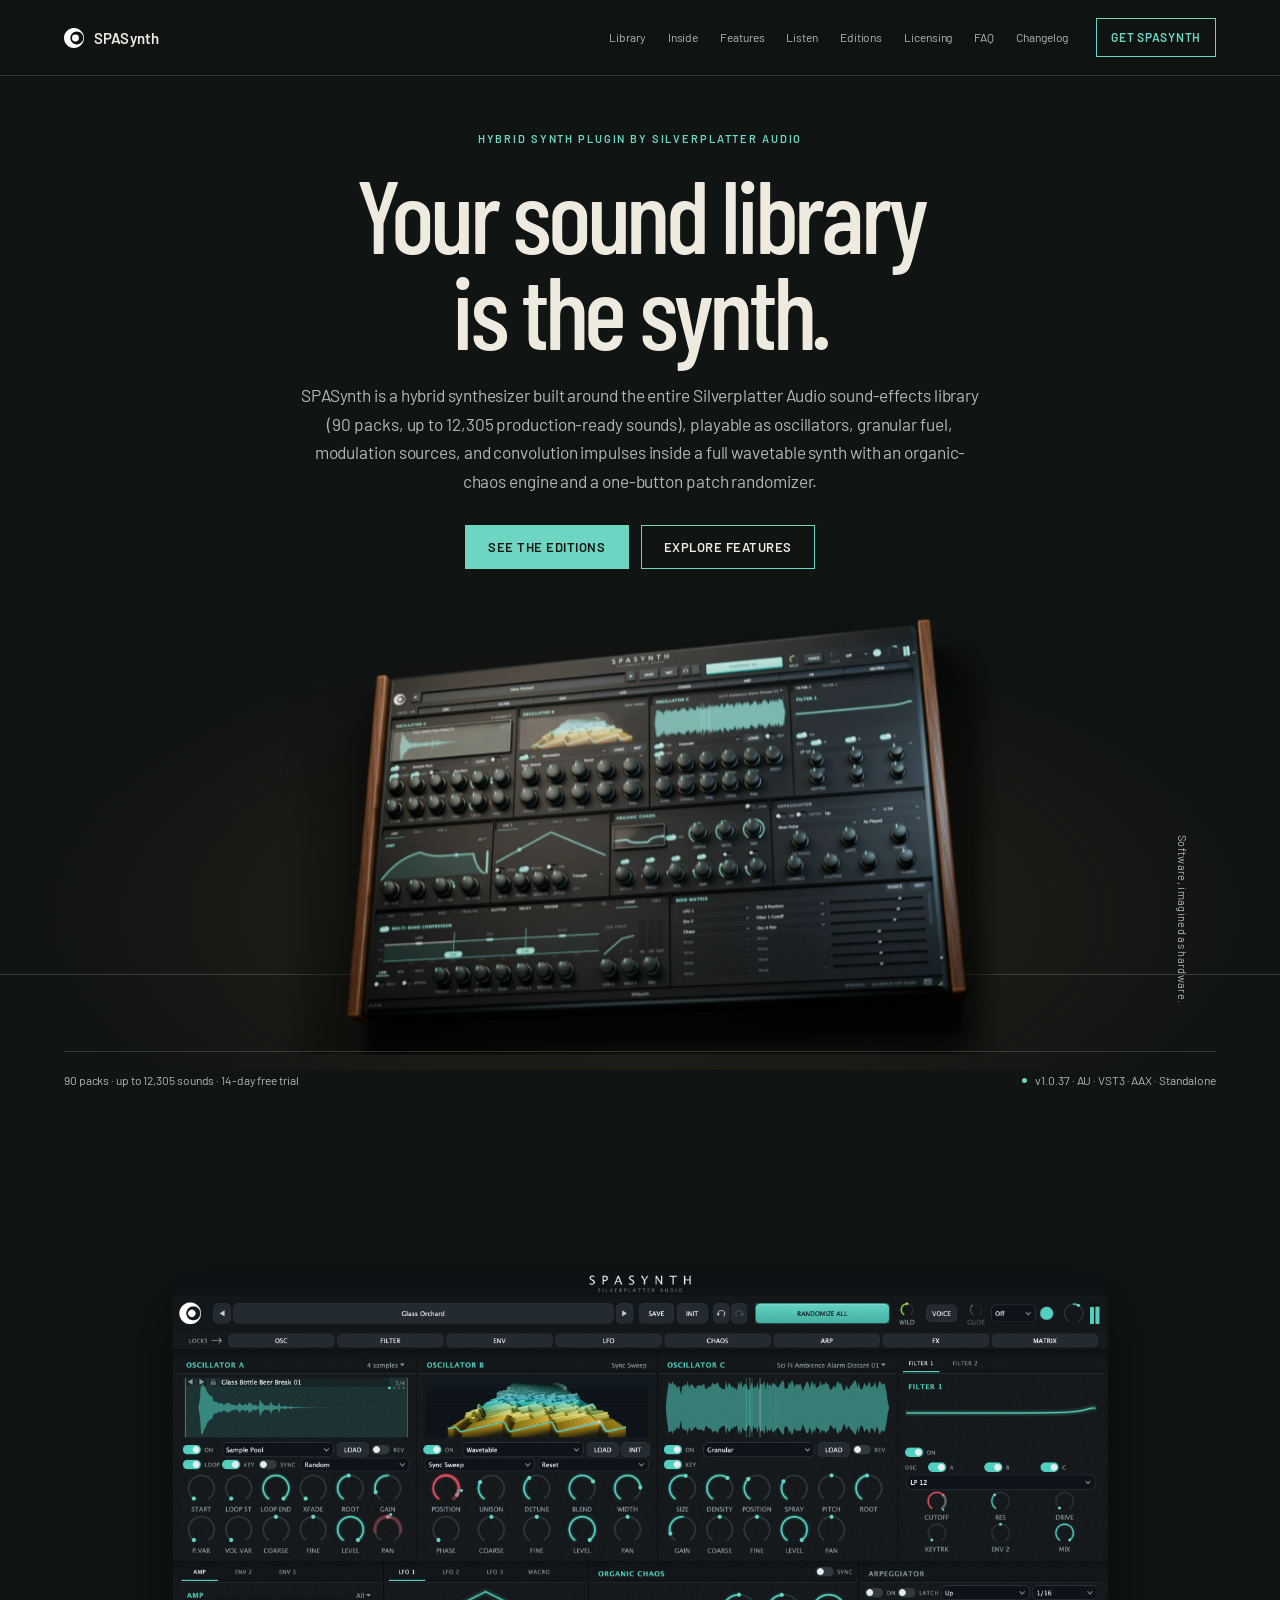
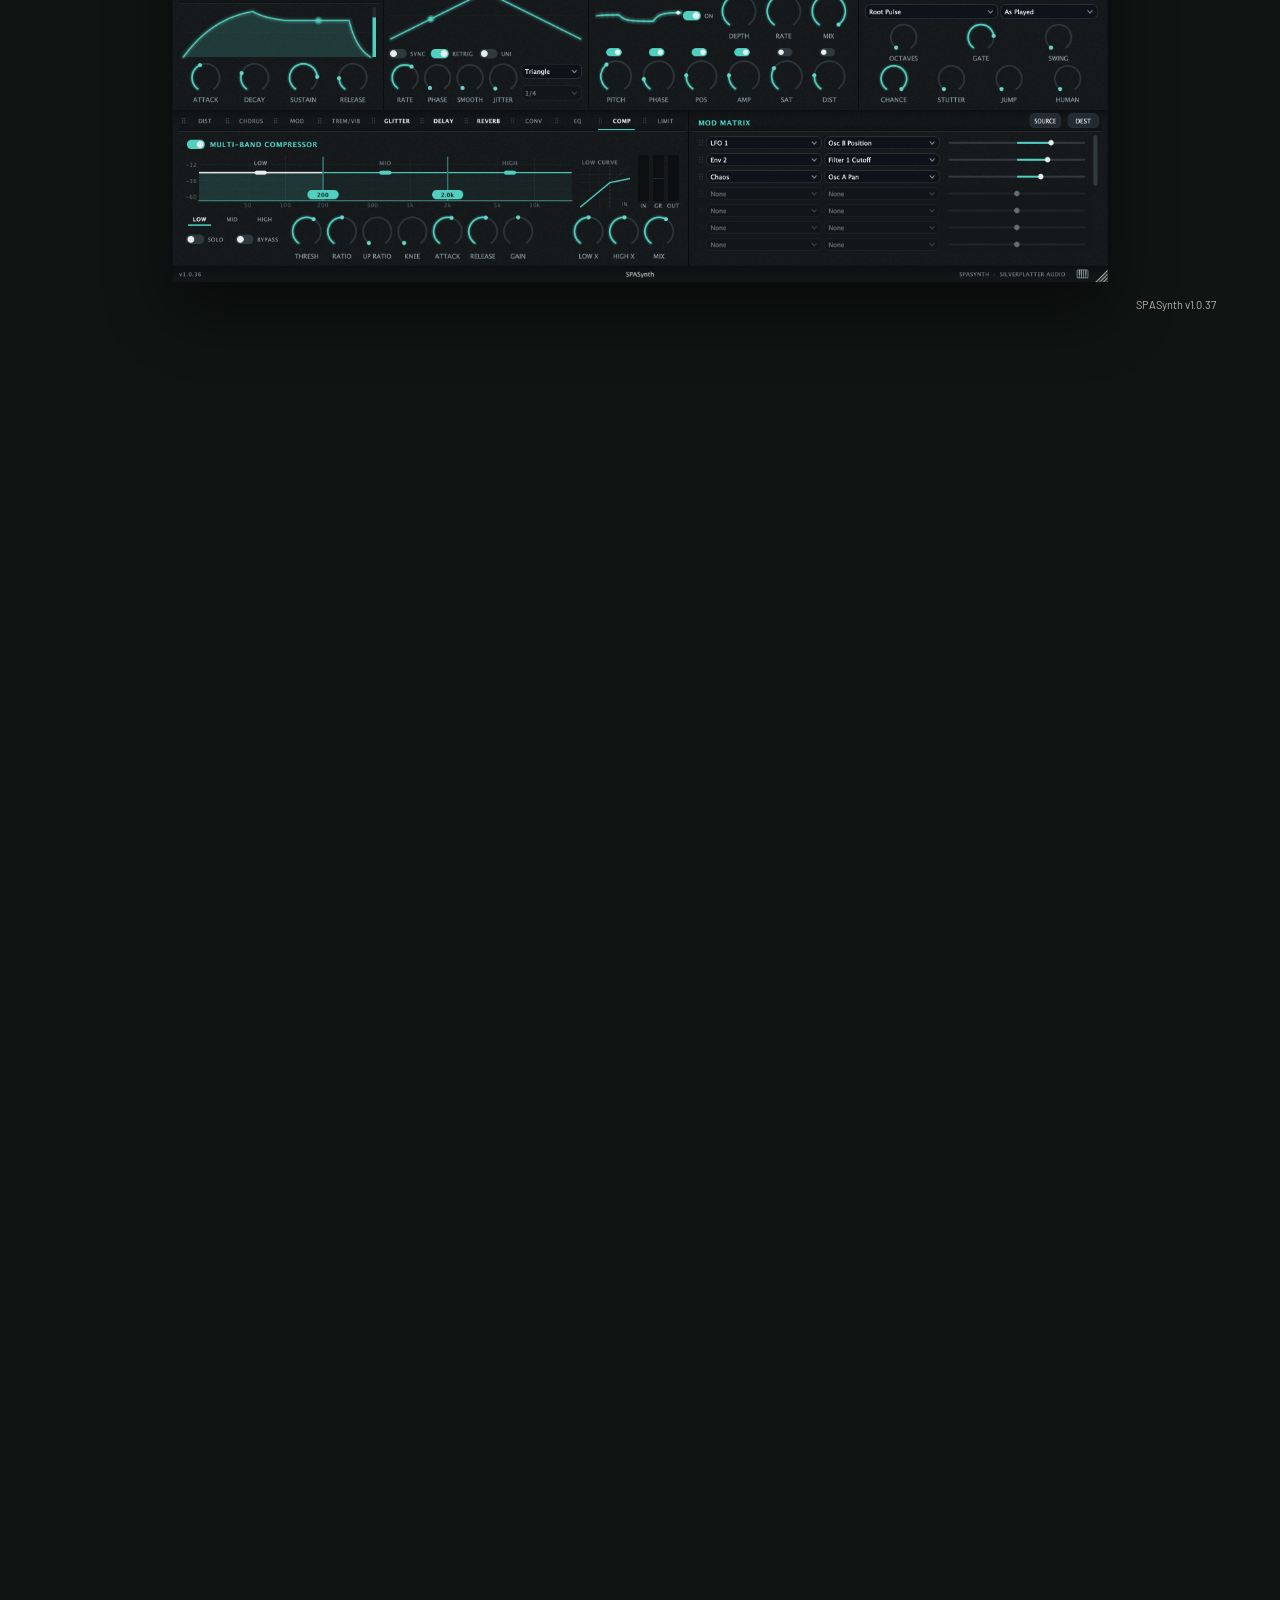
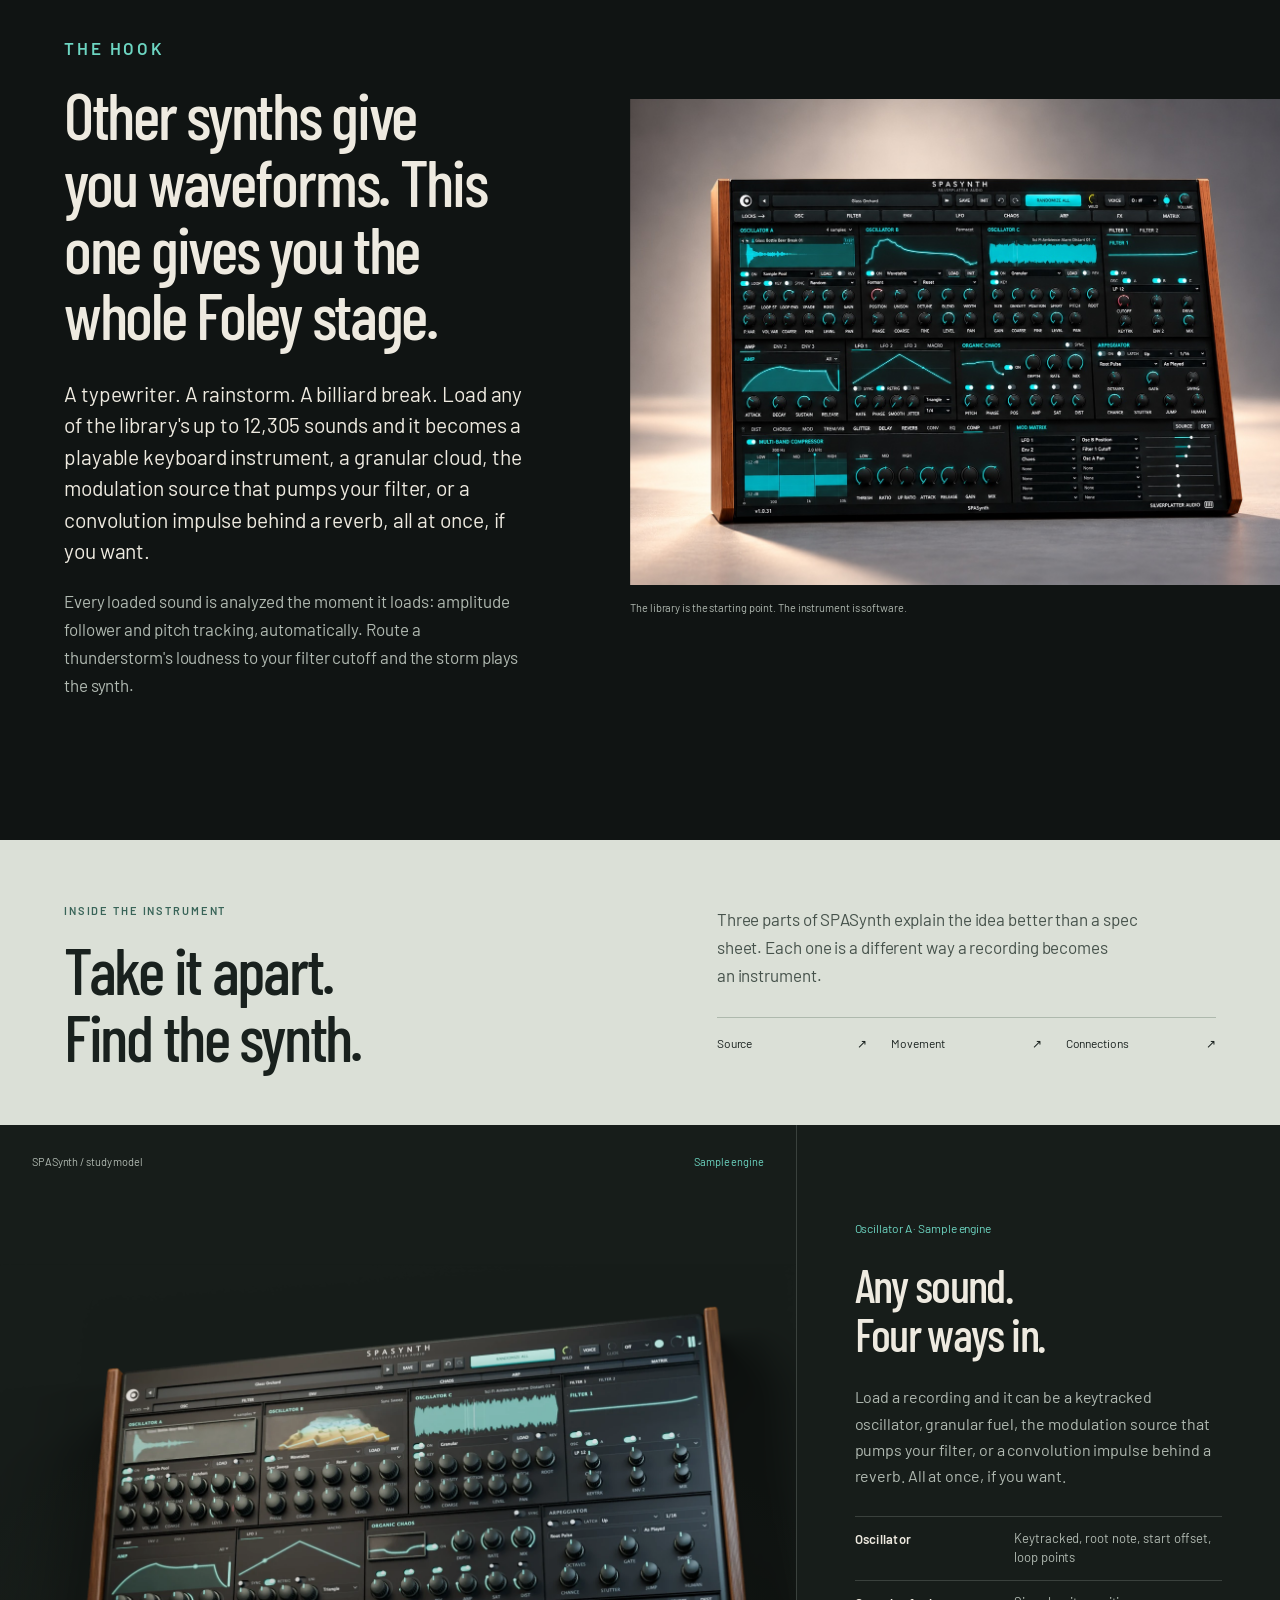
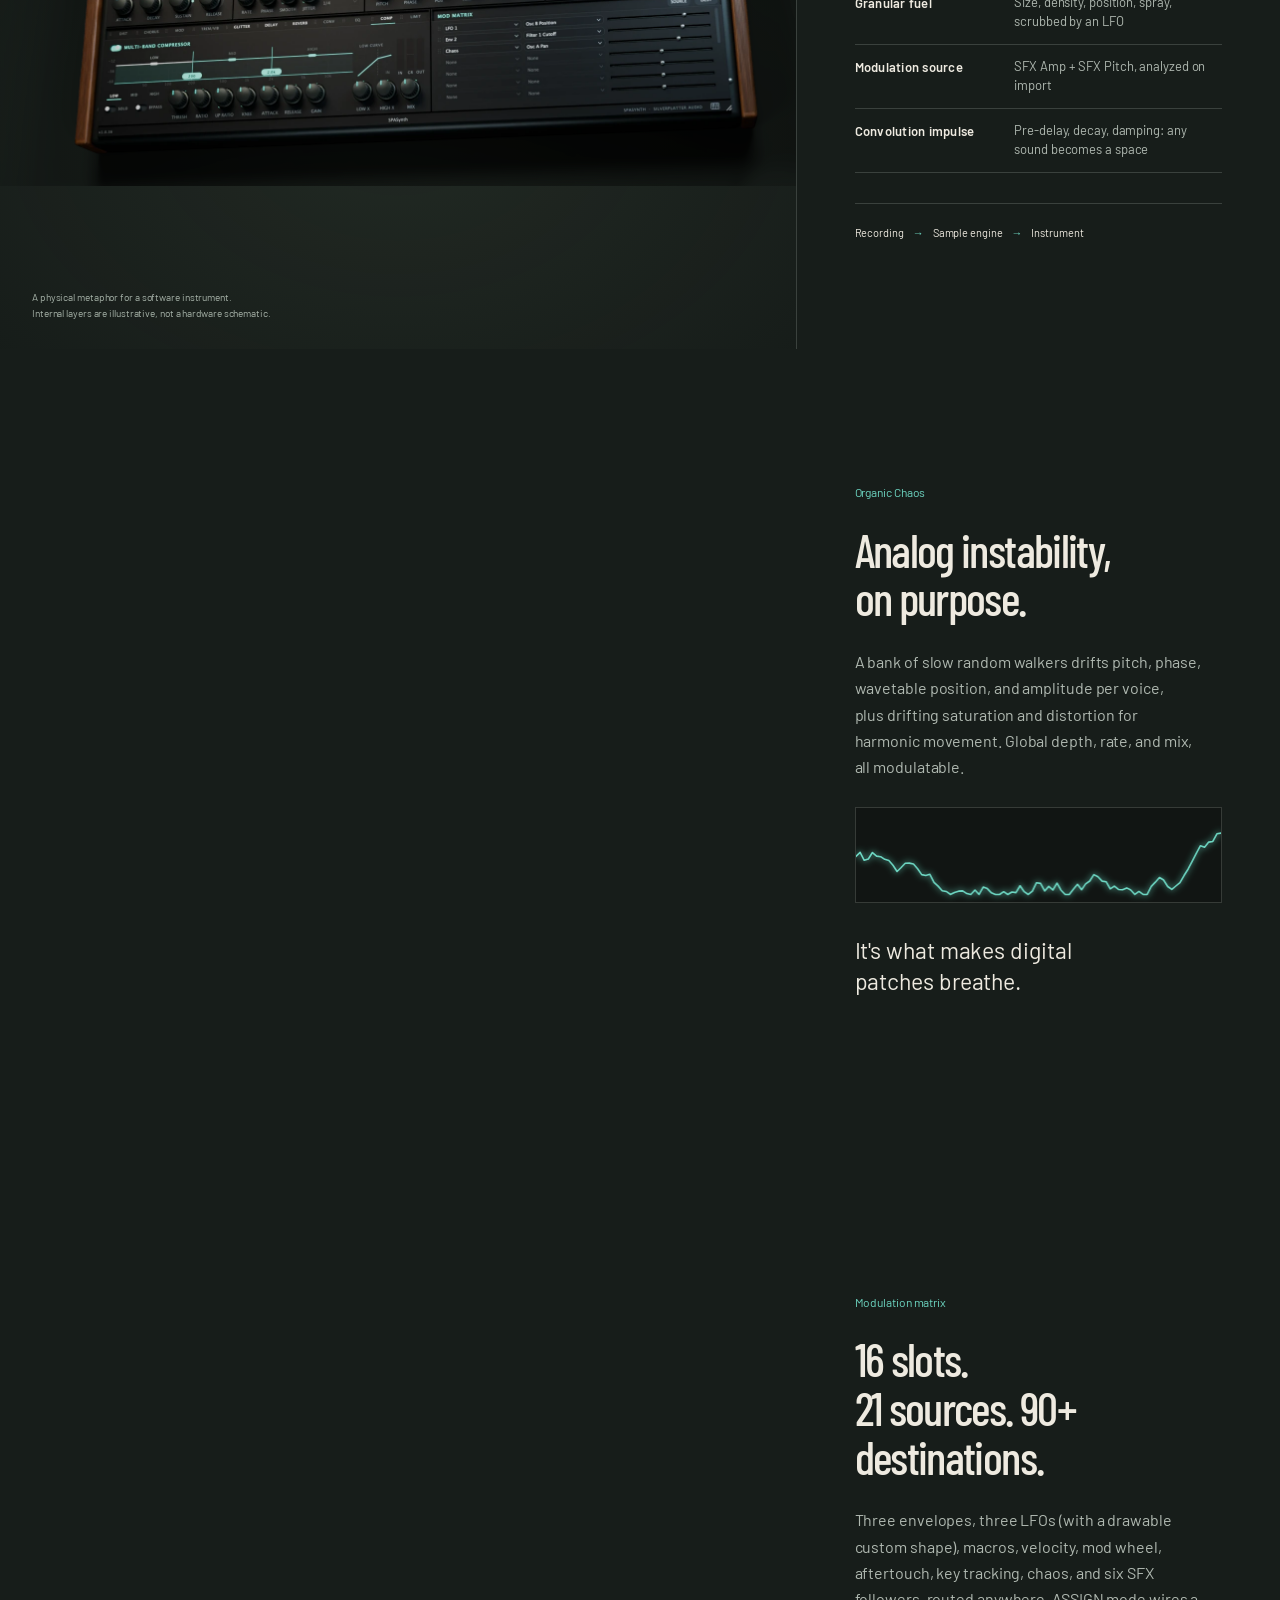
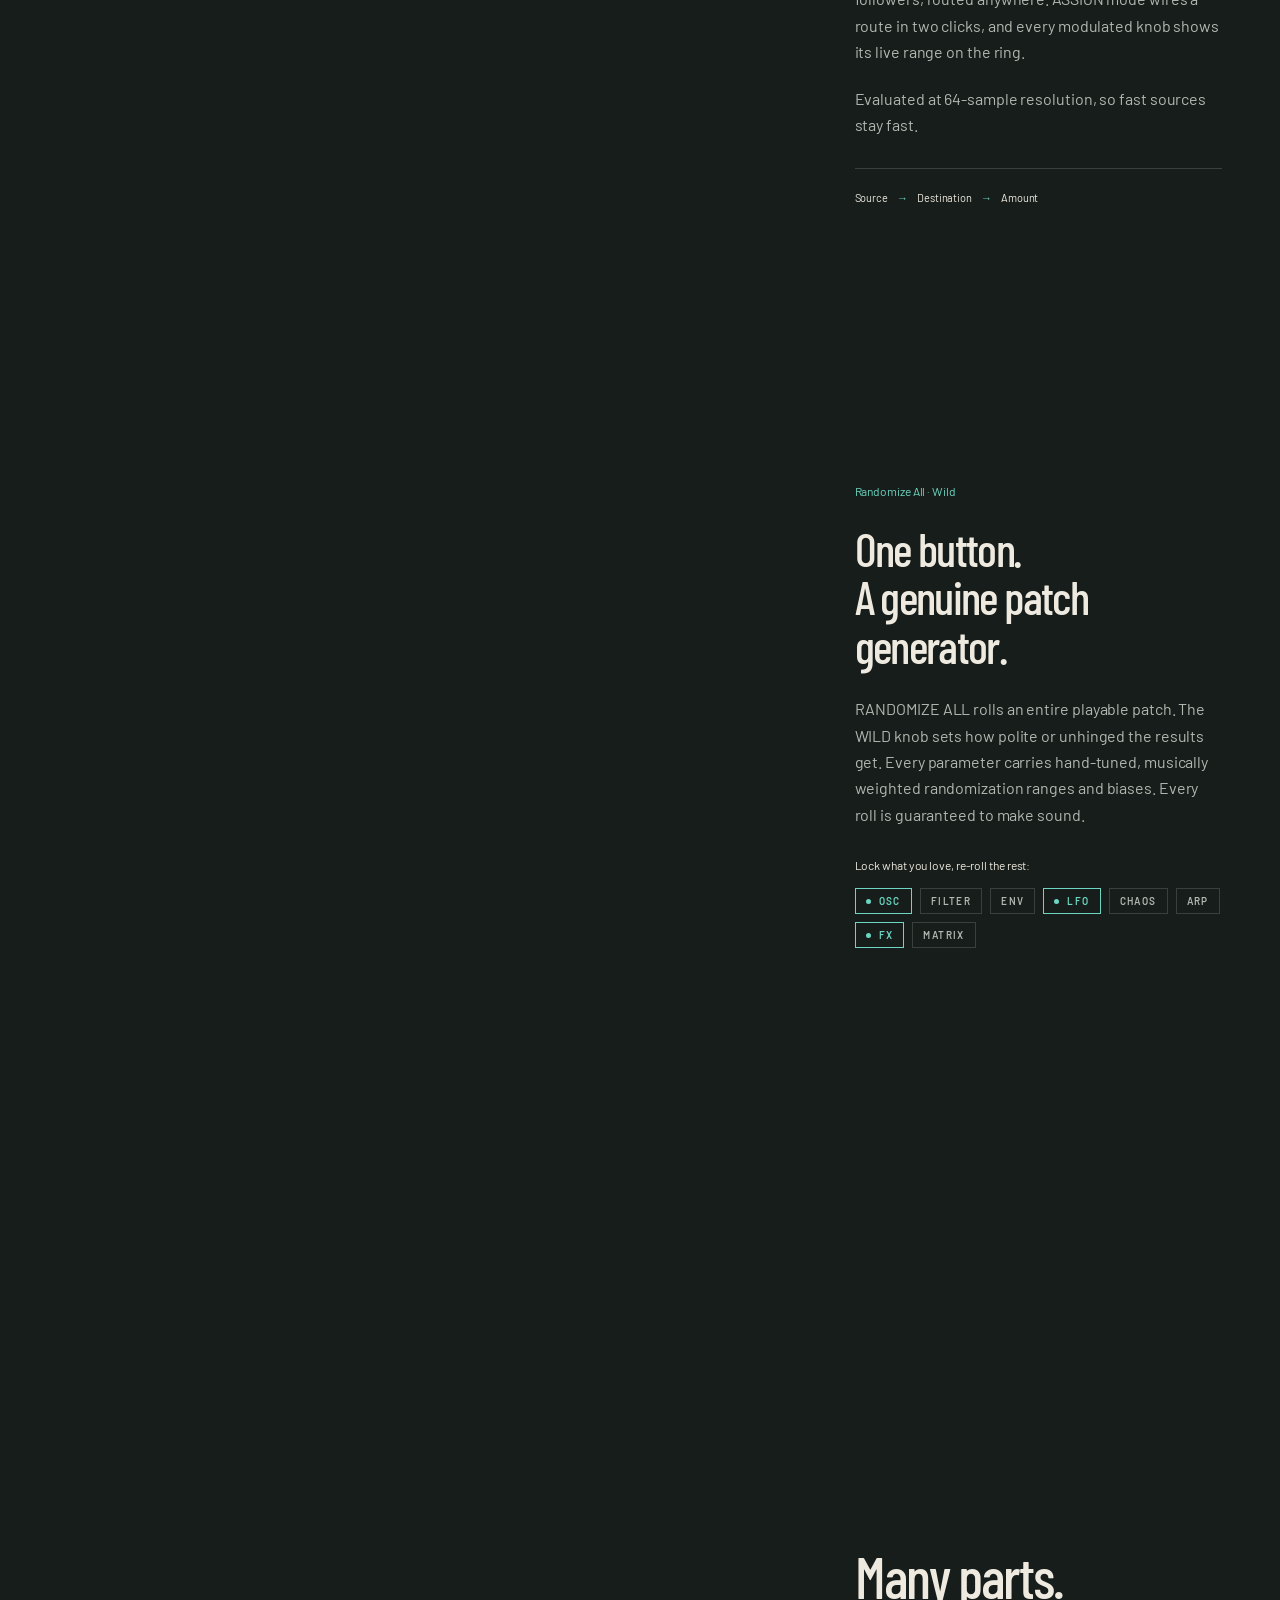
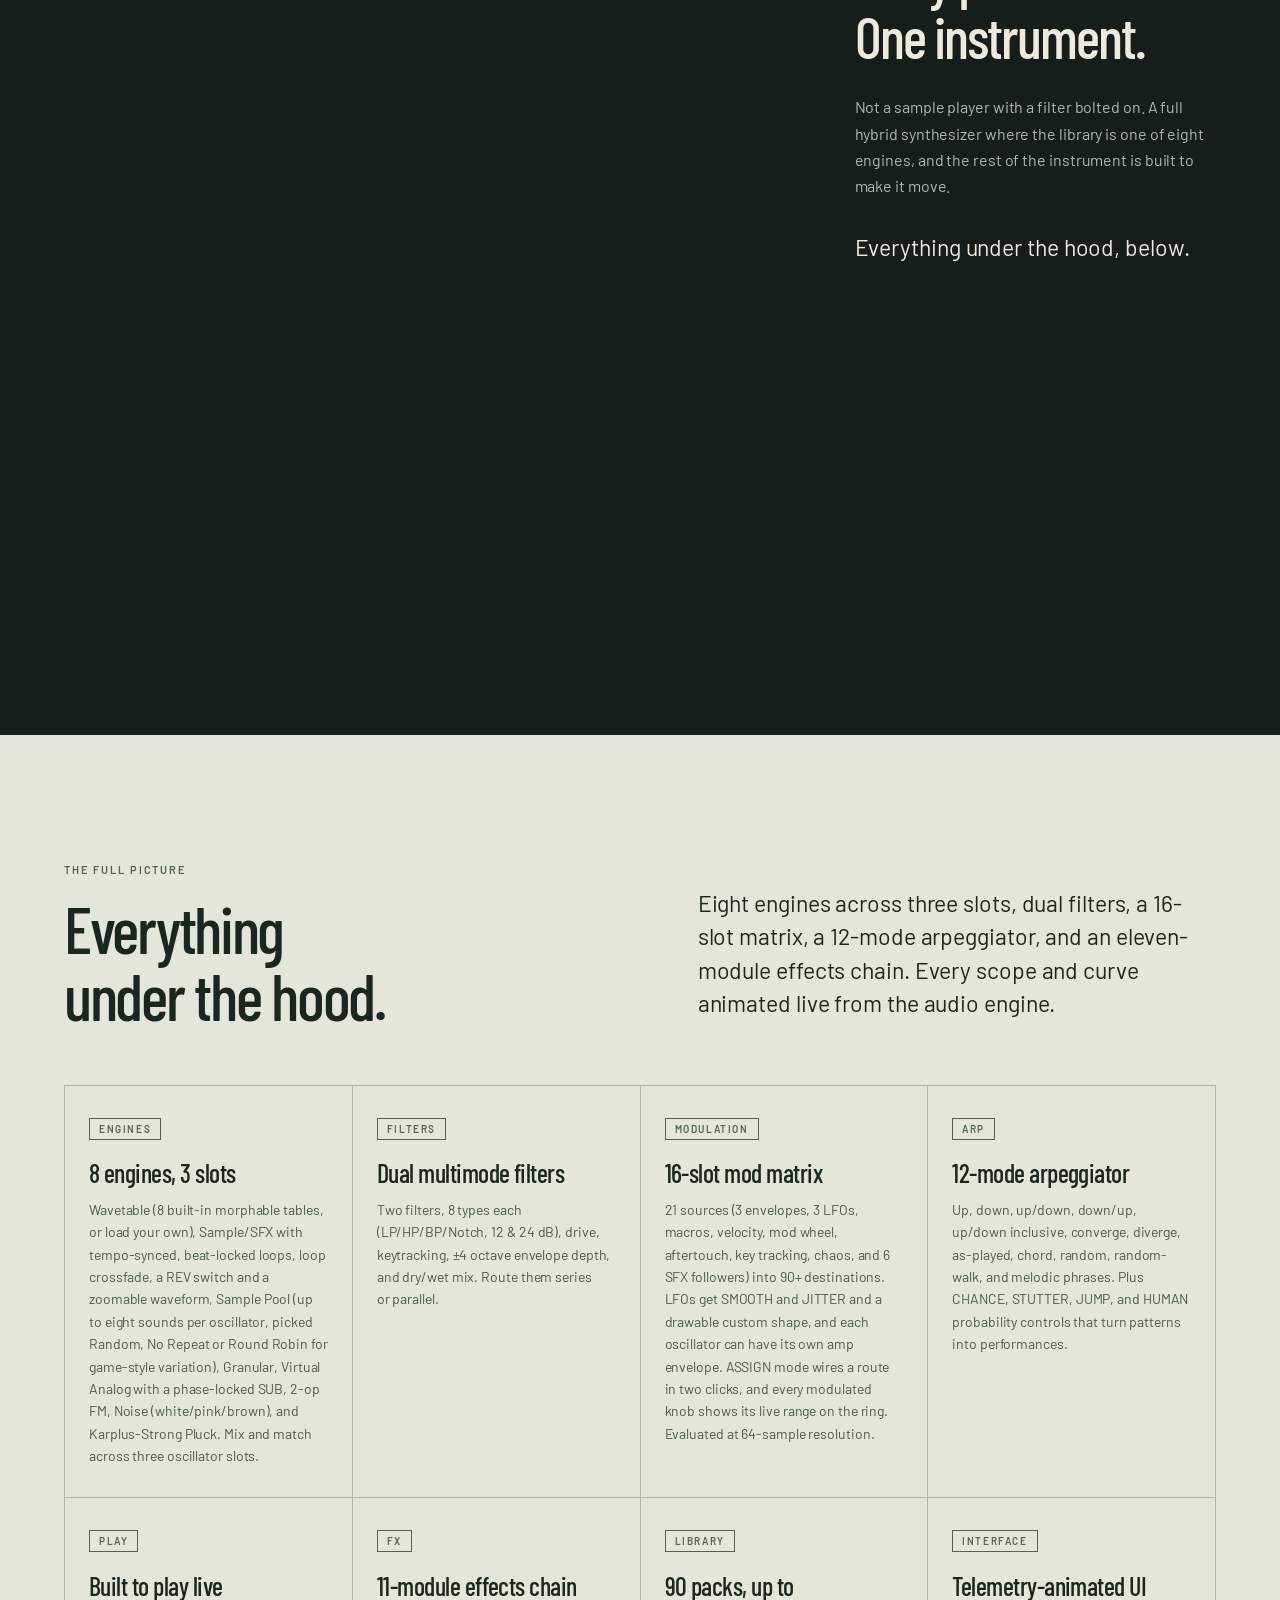
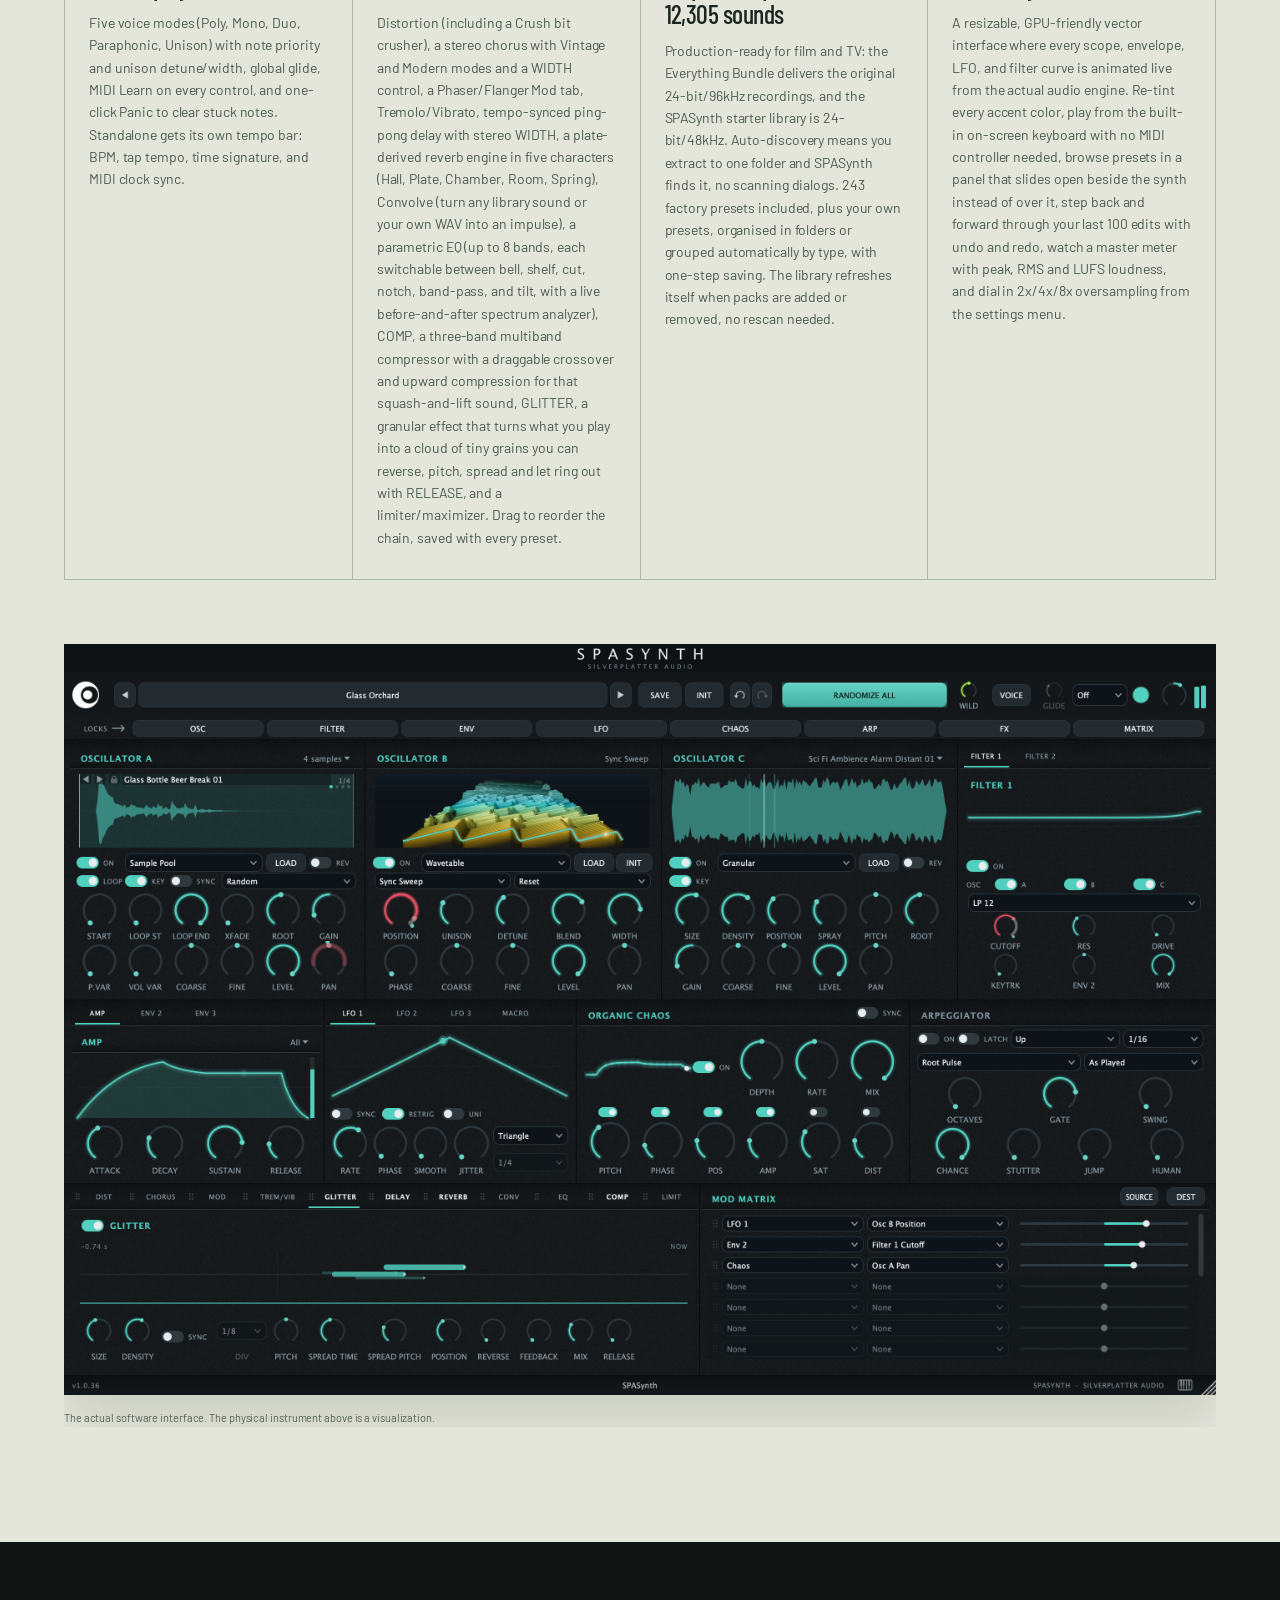
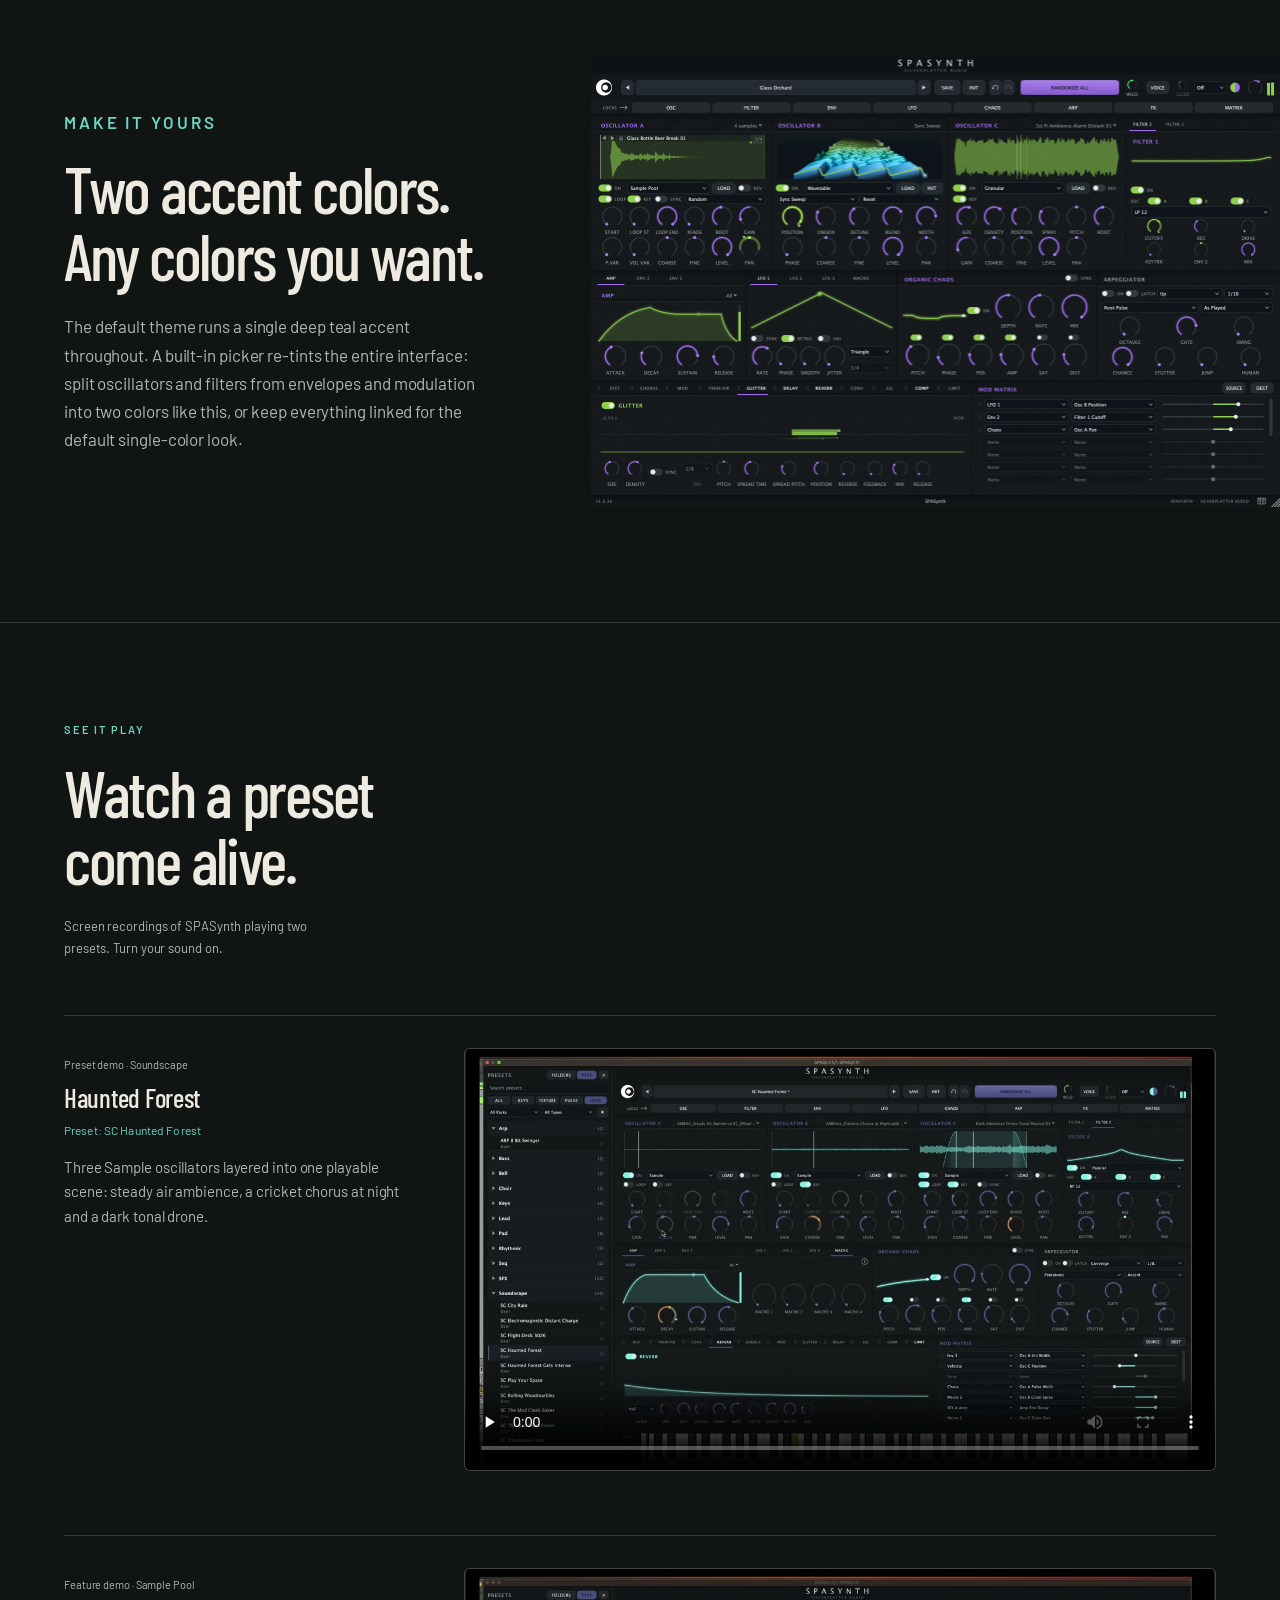
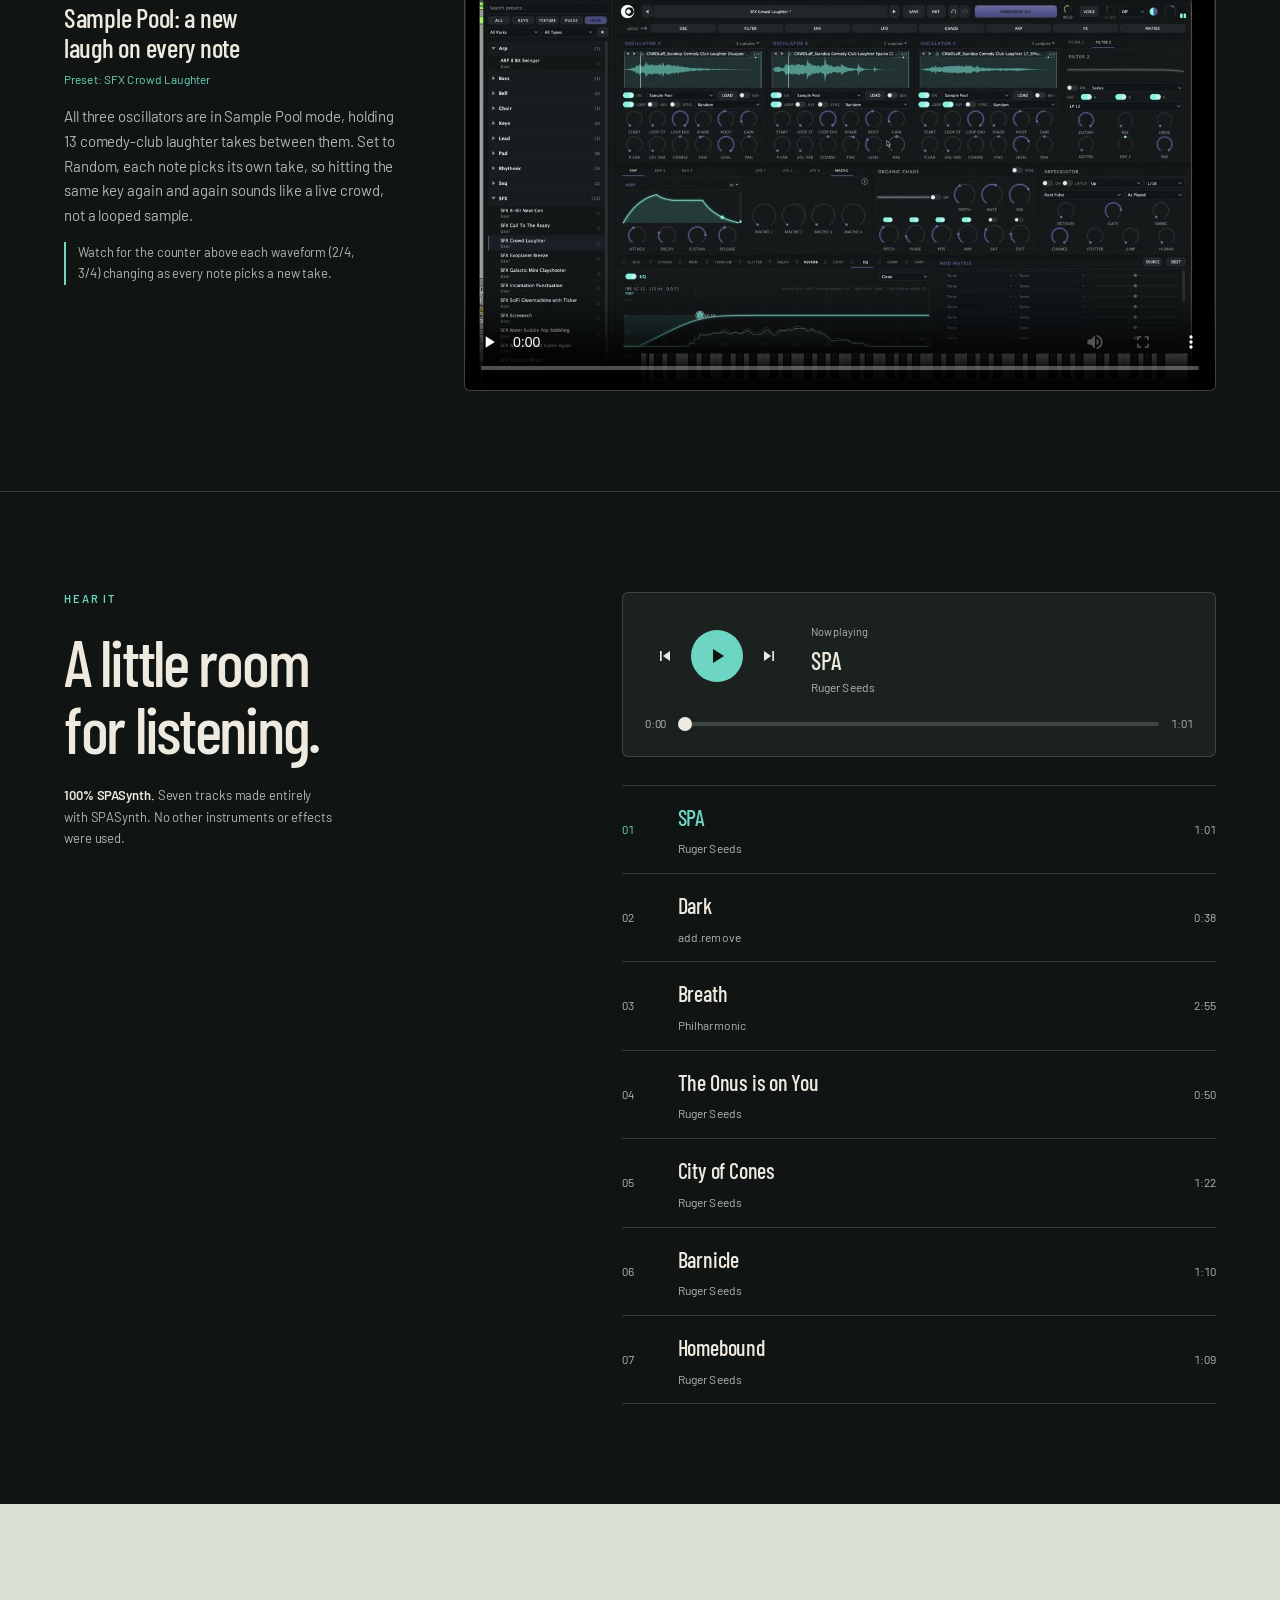
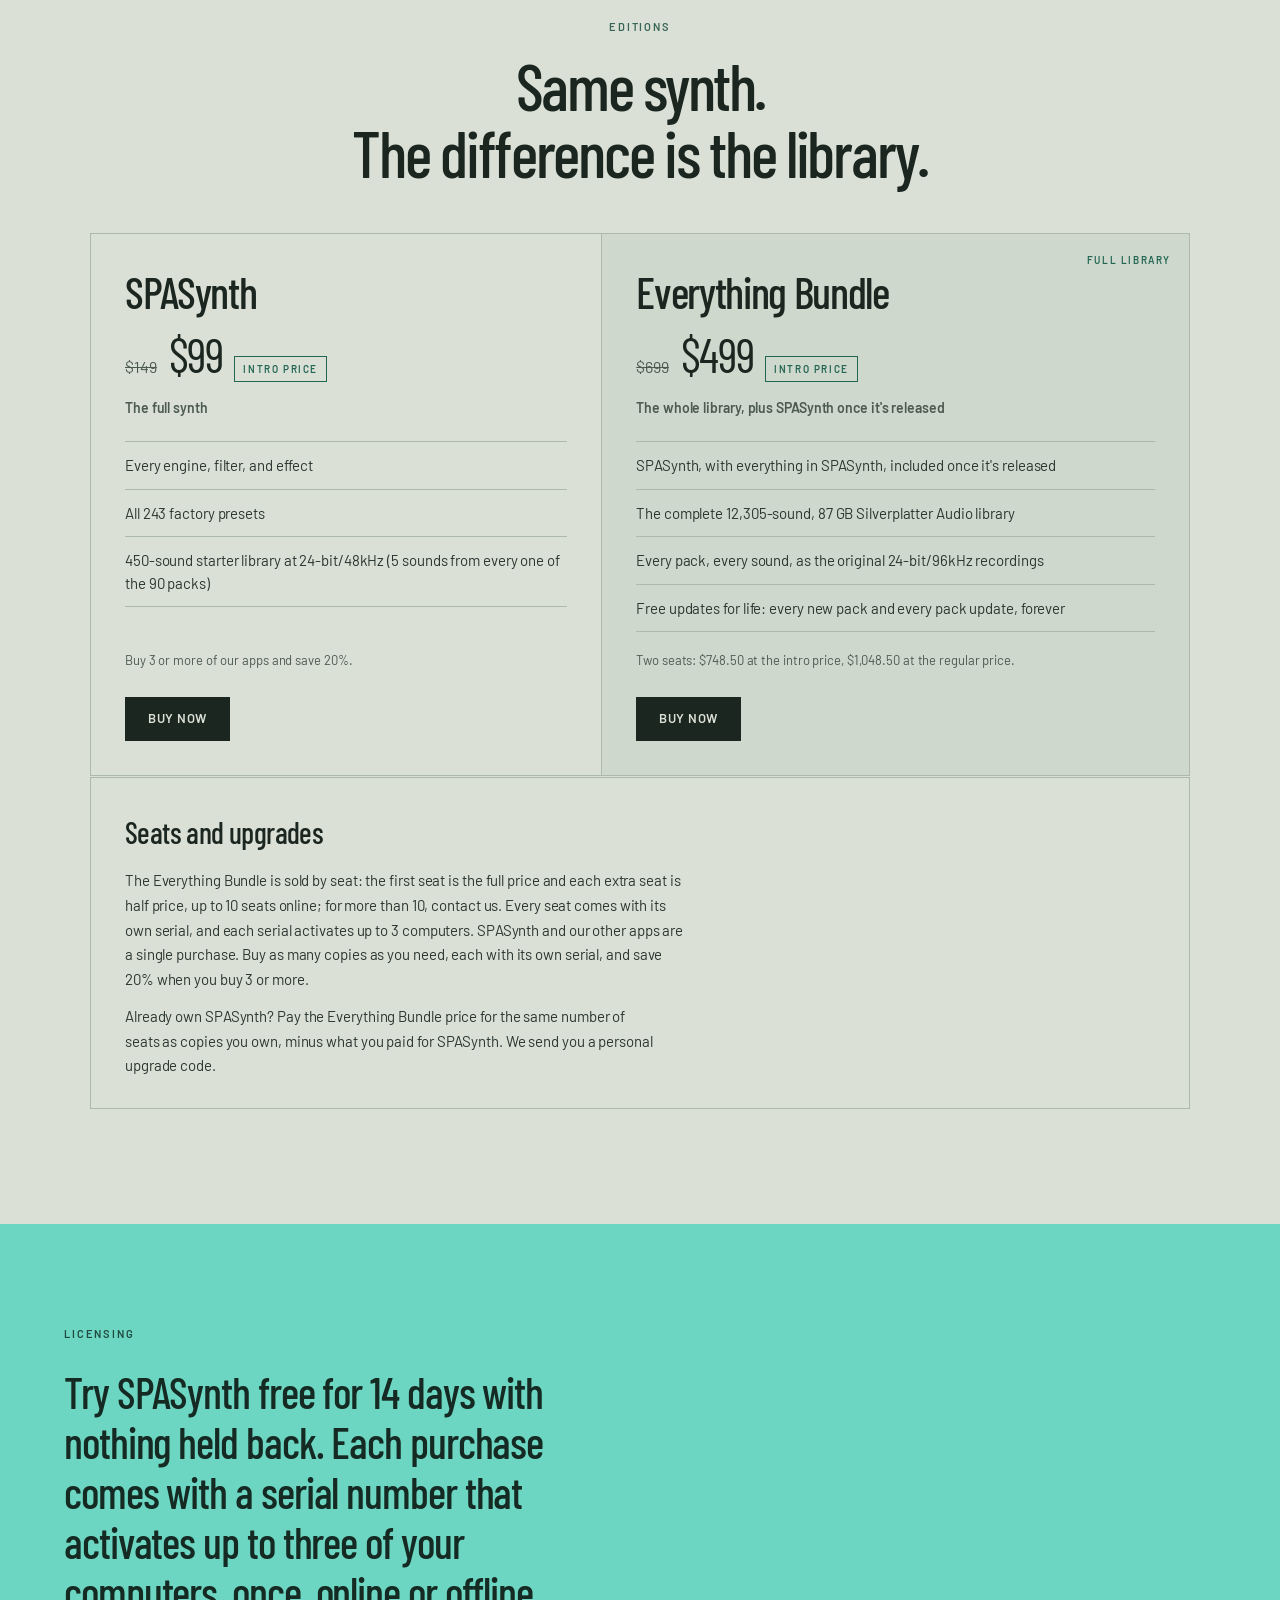
==== commit 21260abd: "FAQ: AAX answer without a version number (keeps prepare-release's 5 version spots) Co-Authored-By: C" ====
--- a/index.html
+++ b/index.html
@@ -384,7 +384,7 @@
       <details class="faq-item"><summary>Can I buy more than one copy or seat?</summary><p>Yes. The Everything Bundle is sold by seat, from 1 to 10 seats online; for more than 10, contact us. The first seat is the full price and each extra seat is half price, so two seats of the Everything Bundle at the intro price are $748.50. SPASynth and our other apps are a single purchase: add as many copies as you need to your cart, and buying 3 or more of our apps saves you 20%. Every seat and every copy comes with its own serial, and each serial activates up to 3 computers.</p></details>
       <details class="faq-item"><summary>How does licensing work?</summary><p>SPASynth uses a serial number. When you first open the plugin window you get a full 14-day trial with nothing held back. After that, until you activate, it runs in demo mode: it goes silent for a moment about once a minute and preset saving is turned off, but your sessions always open and play. One serial activates up to 3 of your computers. Activation is a one-time step, online from inside the plugin or offline by following the steps in the license panel from another device, and once activated SPASynth never checks in with us again and keeps working offline for good. You can deactivate a computer anytime, from the plugin or from SPAStation, to move your activation to another machine.</p></details>
       <details class="faq-item"><summary>Do I have to be online to use SPASynth?</summary><p>Only once, to activate, and there is an offline route for computers that never connect. After activation there is no phone-home: SPASynth works offline for good.</p></details>
-      <details class="faq-item"><summary>Pro Tools / AAX support?</summary><p>Yes on Mac, from v1.0.37: the Mac installer includes an optional Pro Tools (AAX) plug-in. Windows AAX is coming in a later update.</p></details>
+      <details class="faq-item"><summary>Pro Tools / AAX support?</summary><p>Yes on Mac: the Mac installer includes an optional Pro Tools (AAX) plug-in. Windows AAX is coming in a later update.</p></details>
       <details class="faq-item"><summary>Can I load SPASynth in iZotope RX9?</summary><p>No, and that's expected. RX9 doesn't load software instruments by design: it's a repair and restoration tool, not a plugin host for synths. Load SPASynth in a DAW instead, see "Will my DAW support it?" above.</p></details>
       <details class="faq-item"><summary>Will I get updates?</summary><p>Yes. Updates across the v1 line are free. Updating is just downloading the latest installer and running it; your activation carries over.</p></details>
       <details class="faq-item"><summary>The Windows installer shows a security warning. Is that normal?</summary><p>Yes. The Windows installer isn't certificate-signed, so SmartScreen may flag it on first run: click "More info," then "Run anyway." The macOS installer is signed and notarized by Apple, so it installs without warnings.</p></details>
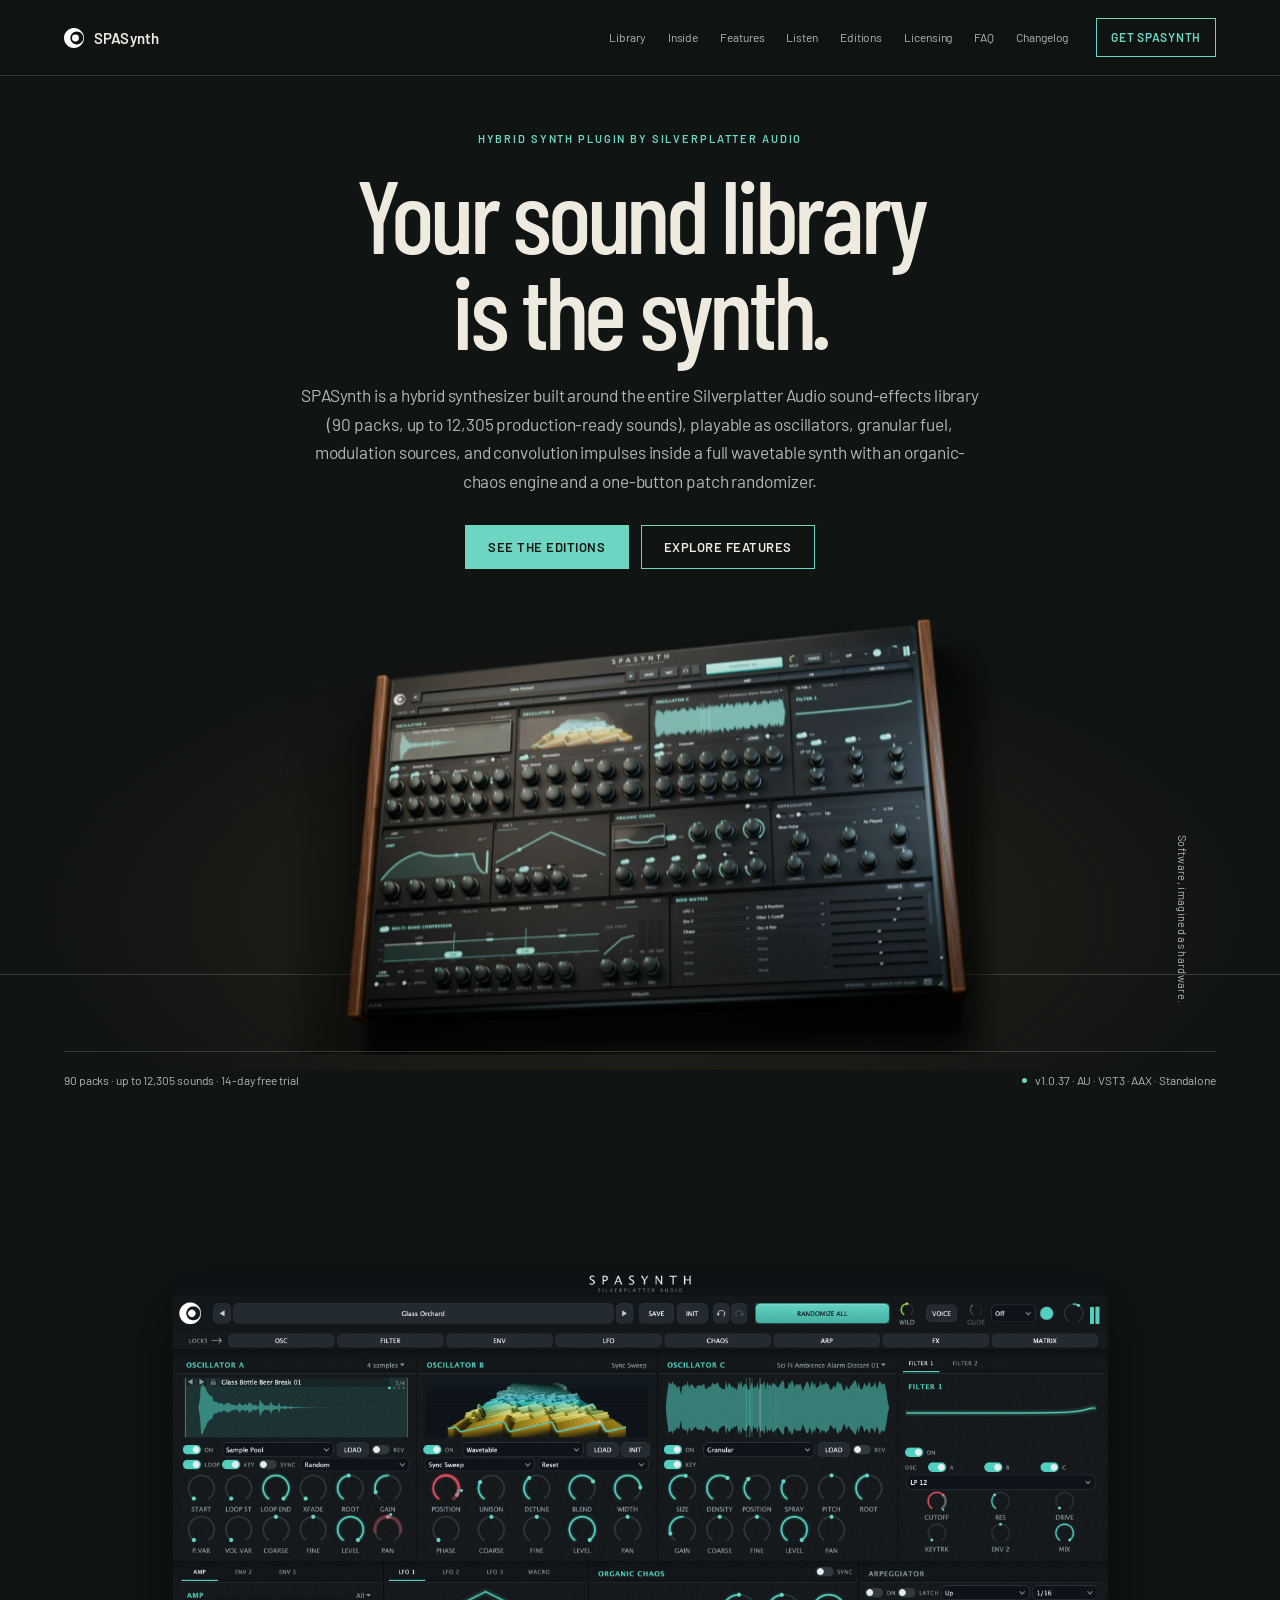
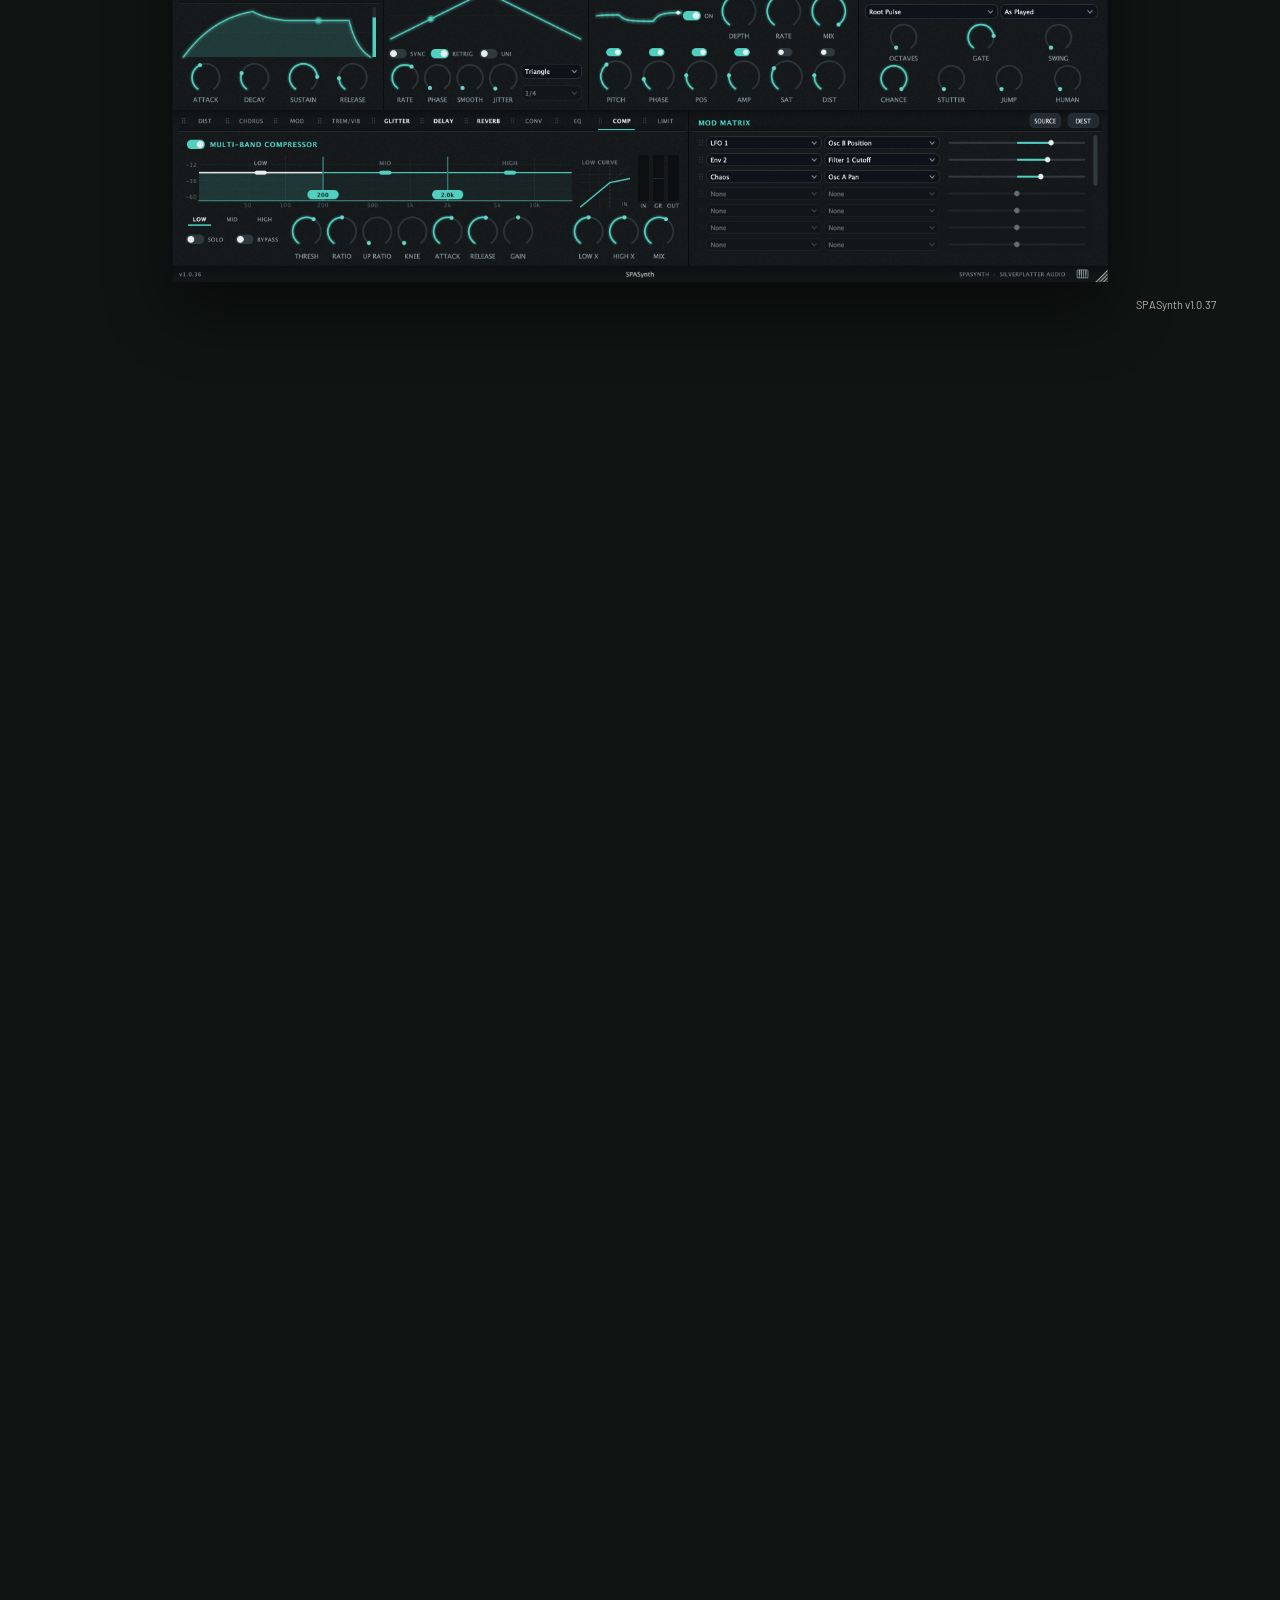
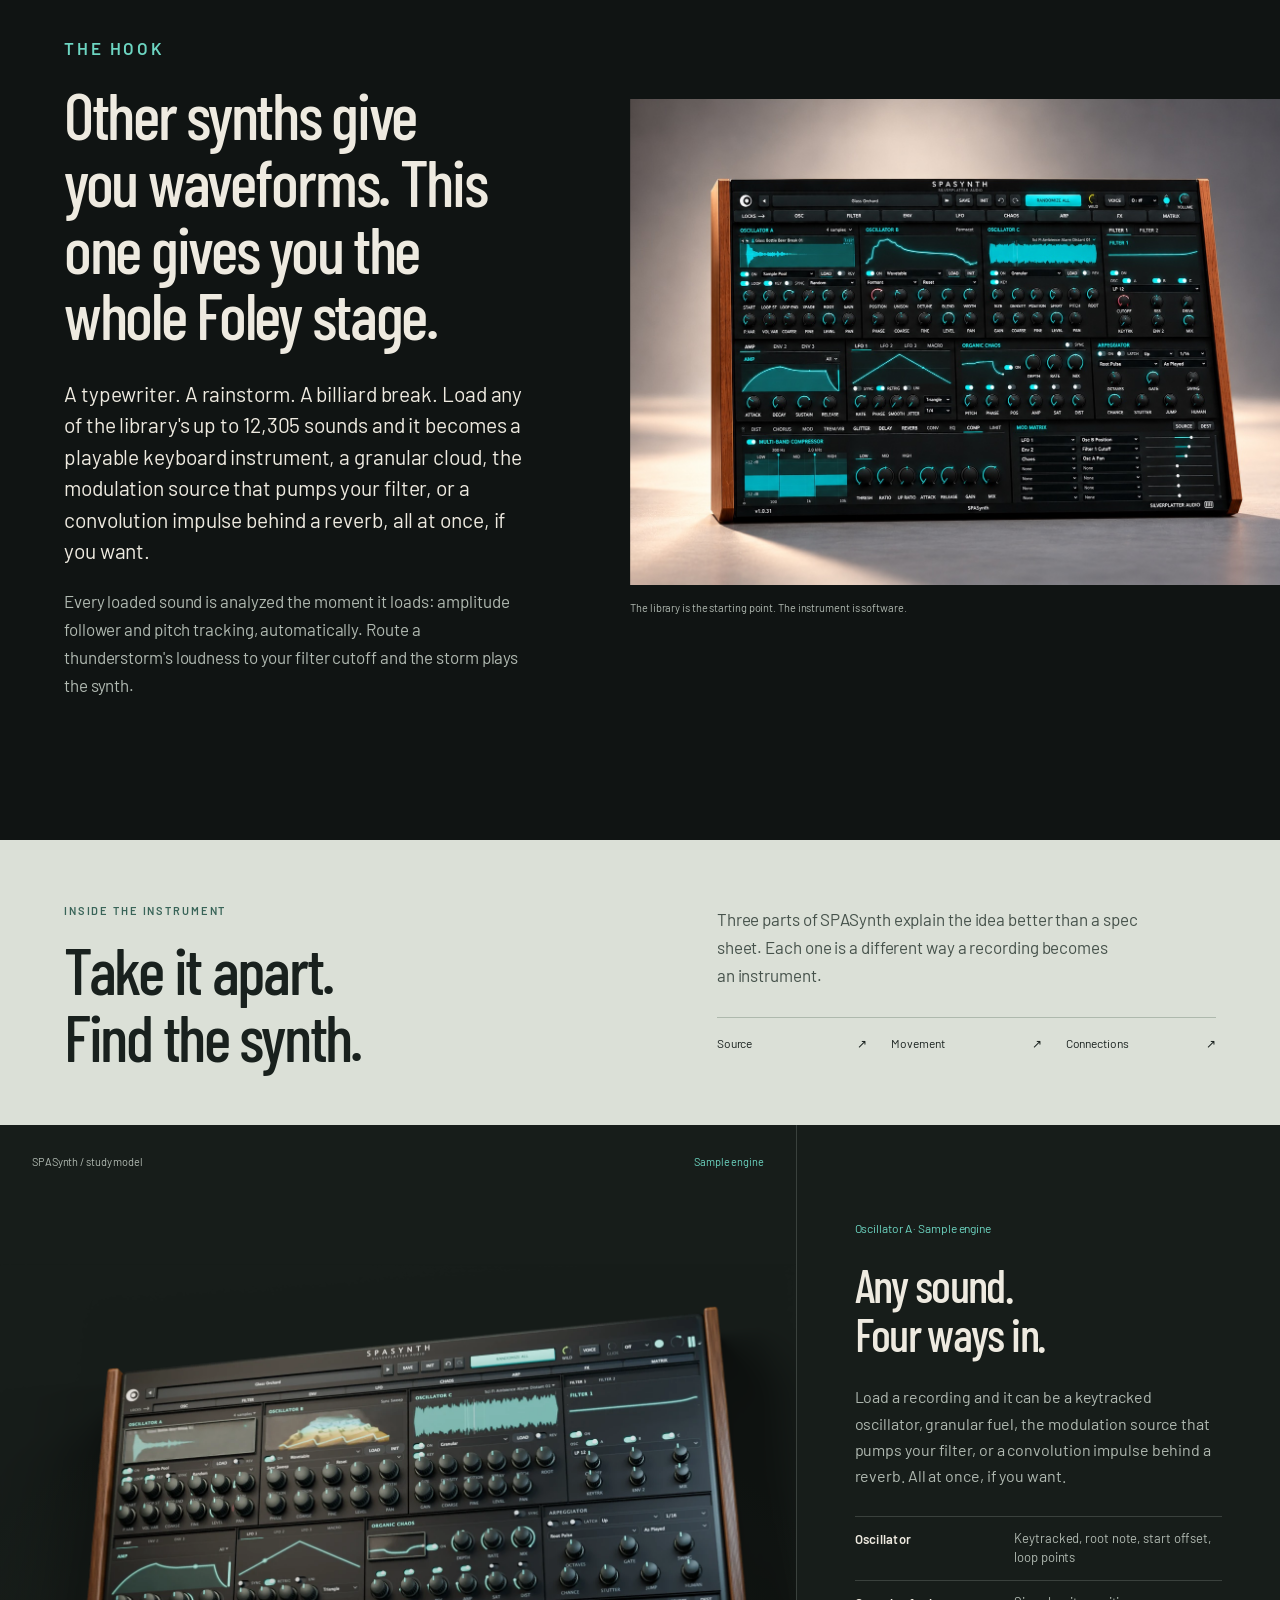
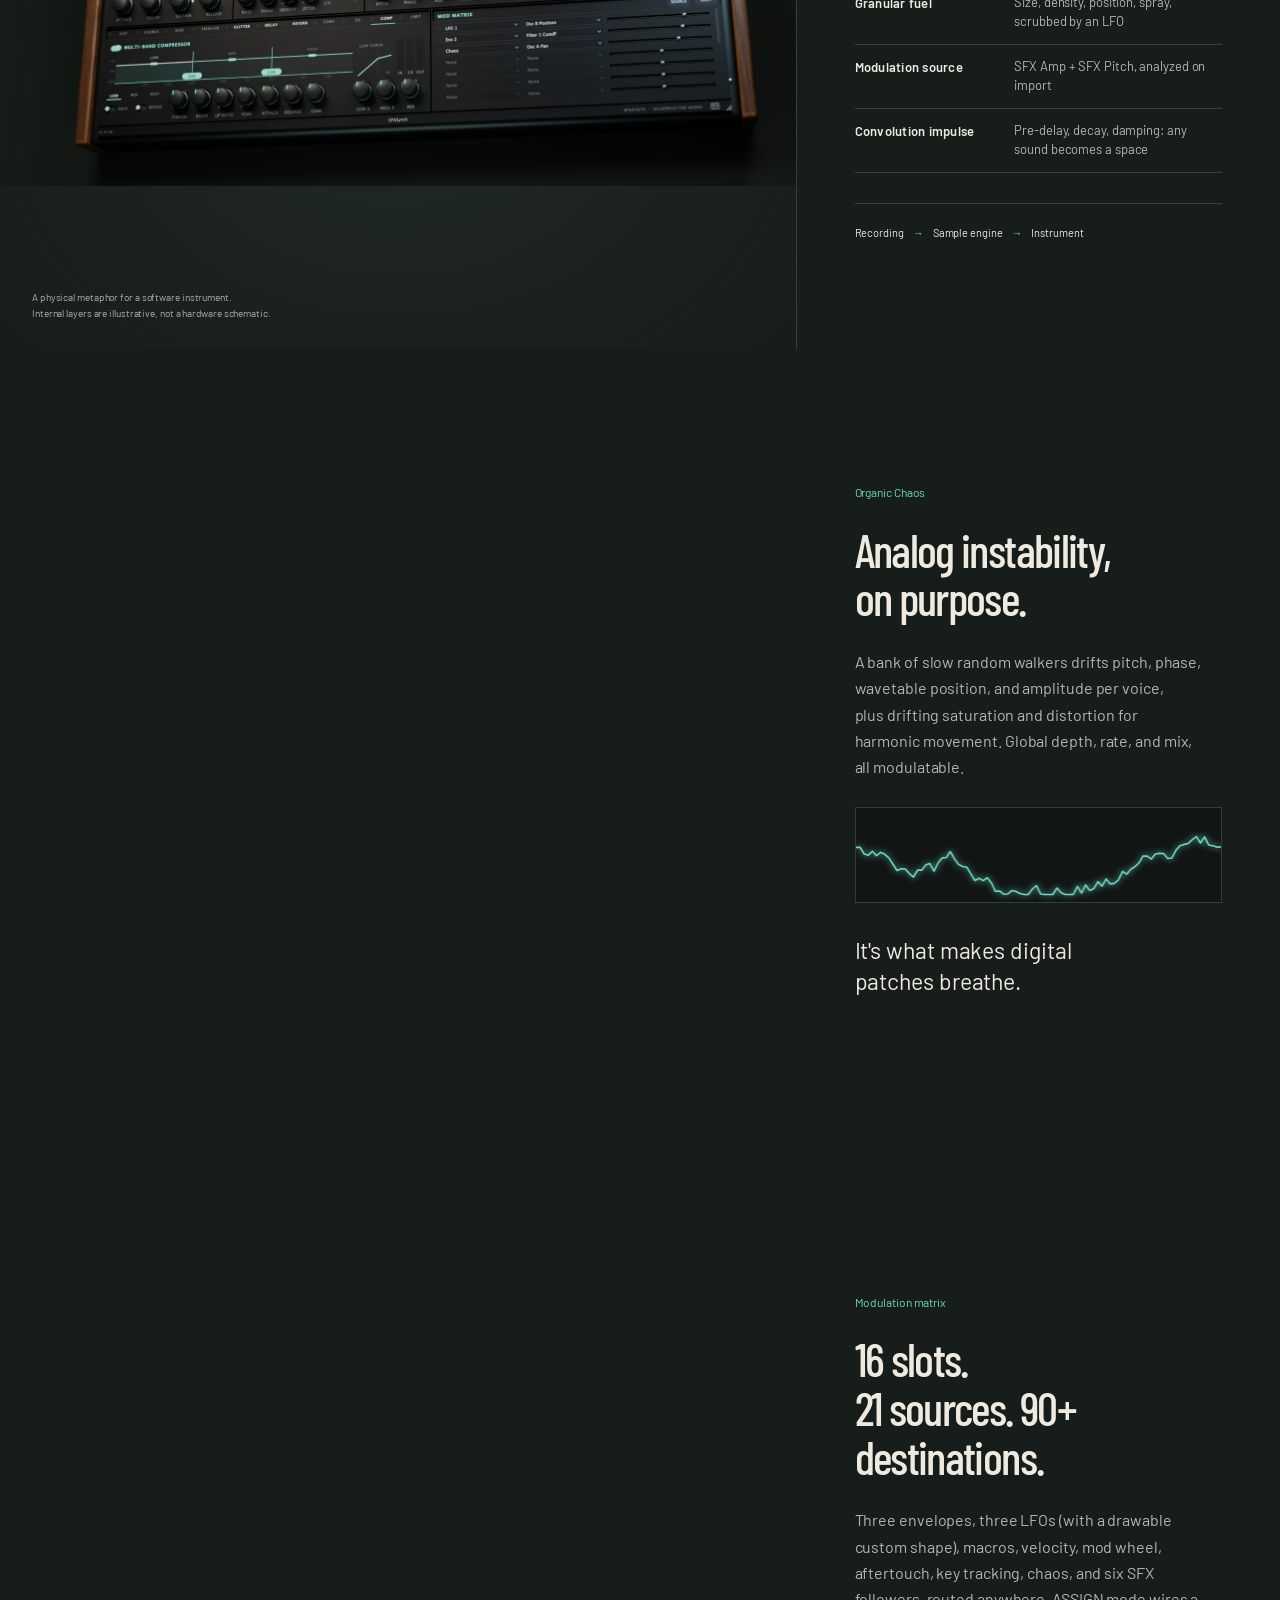
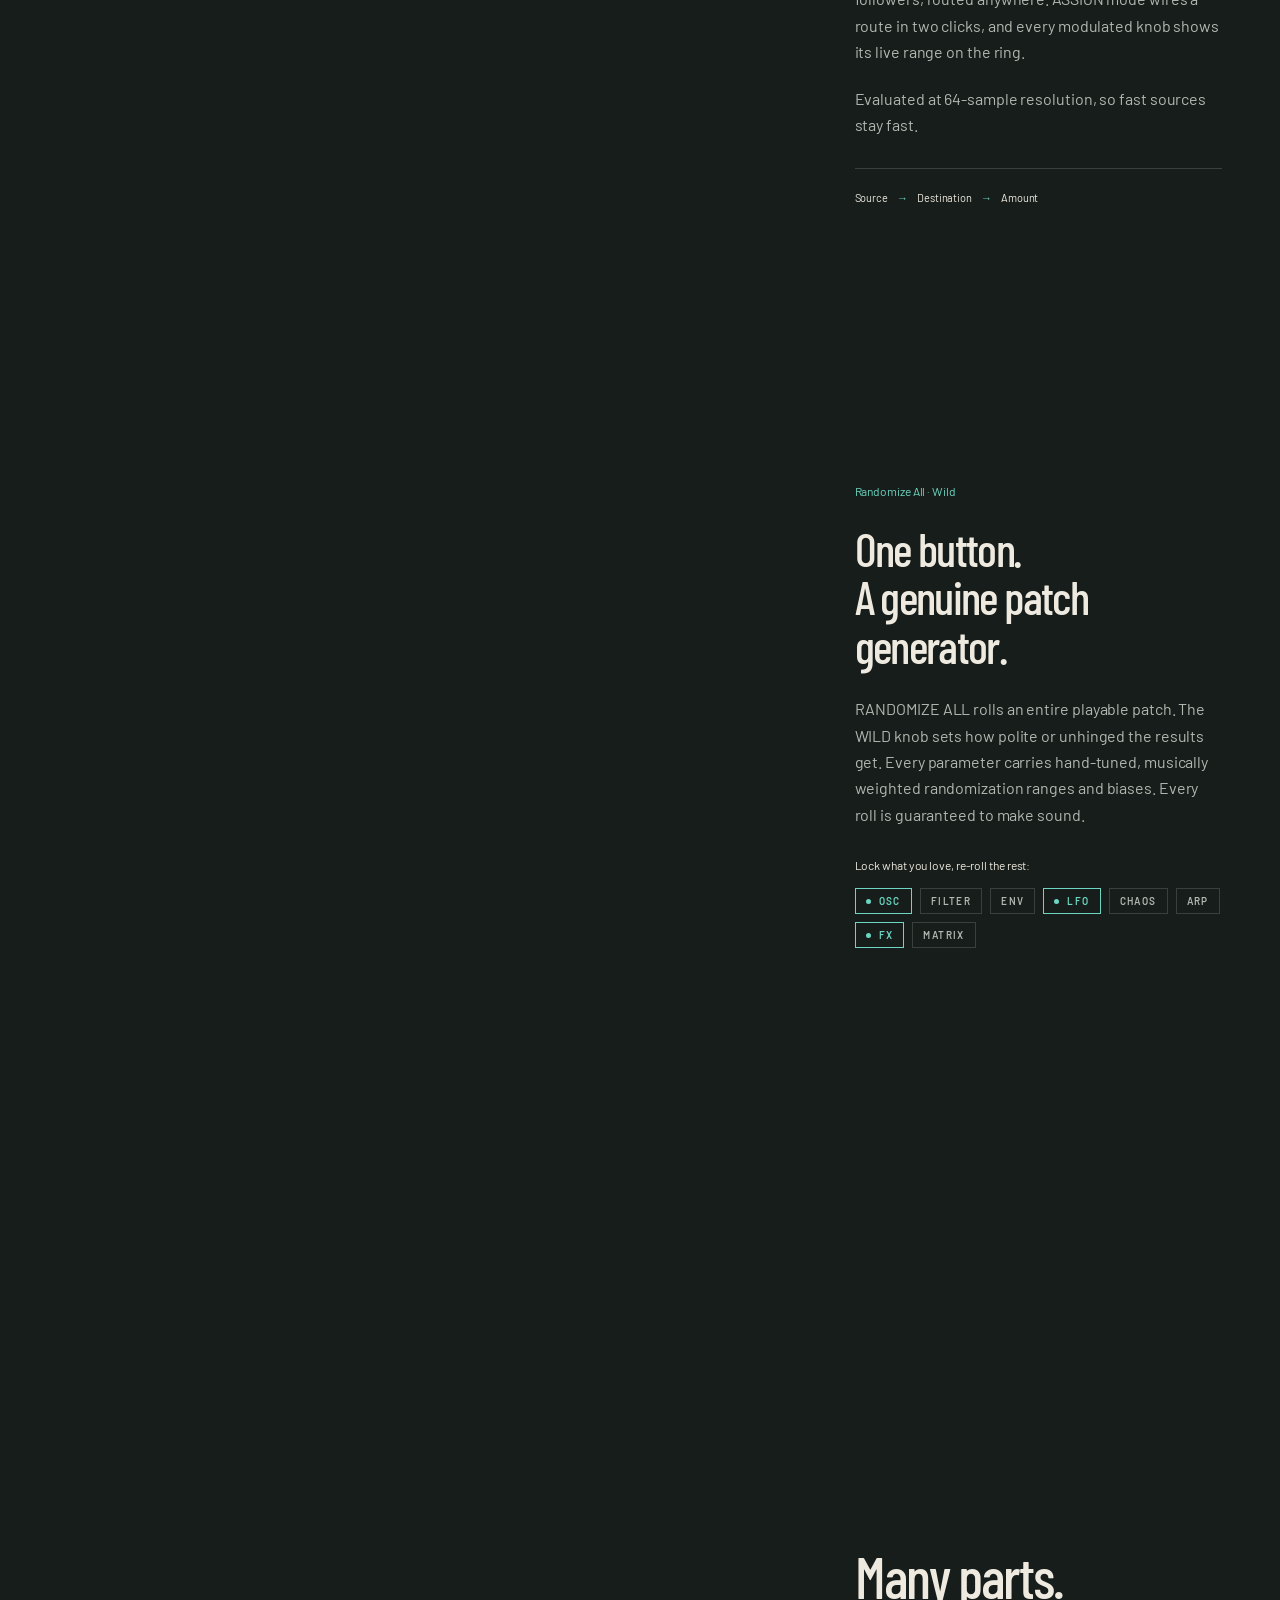
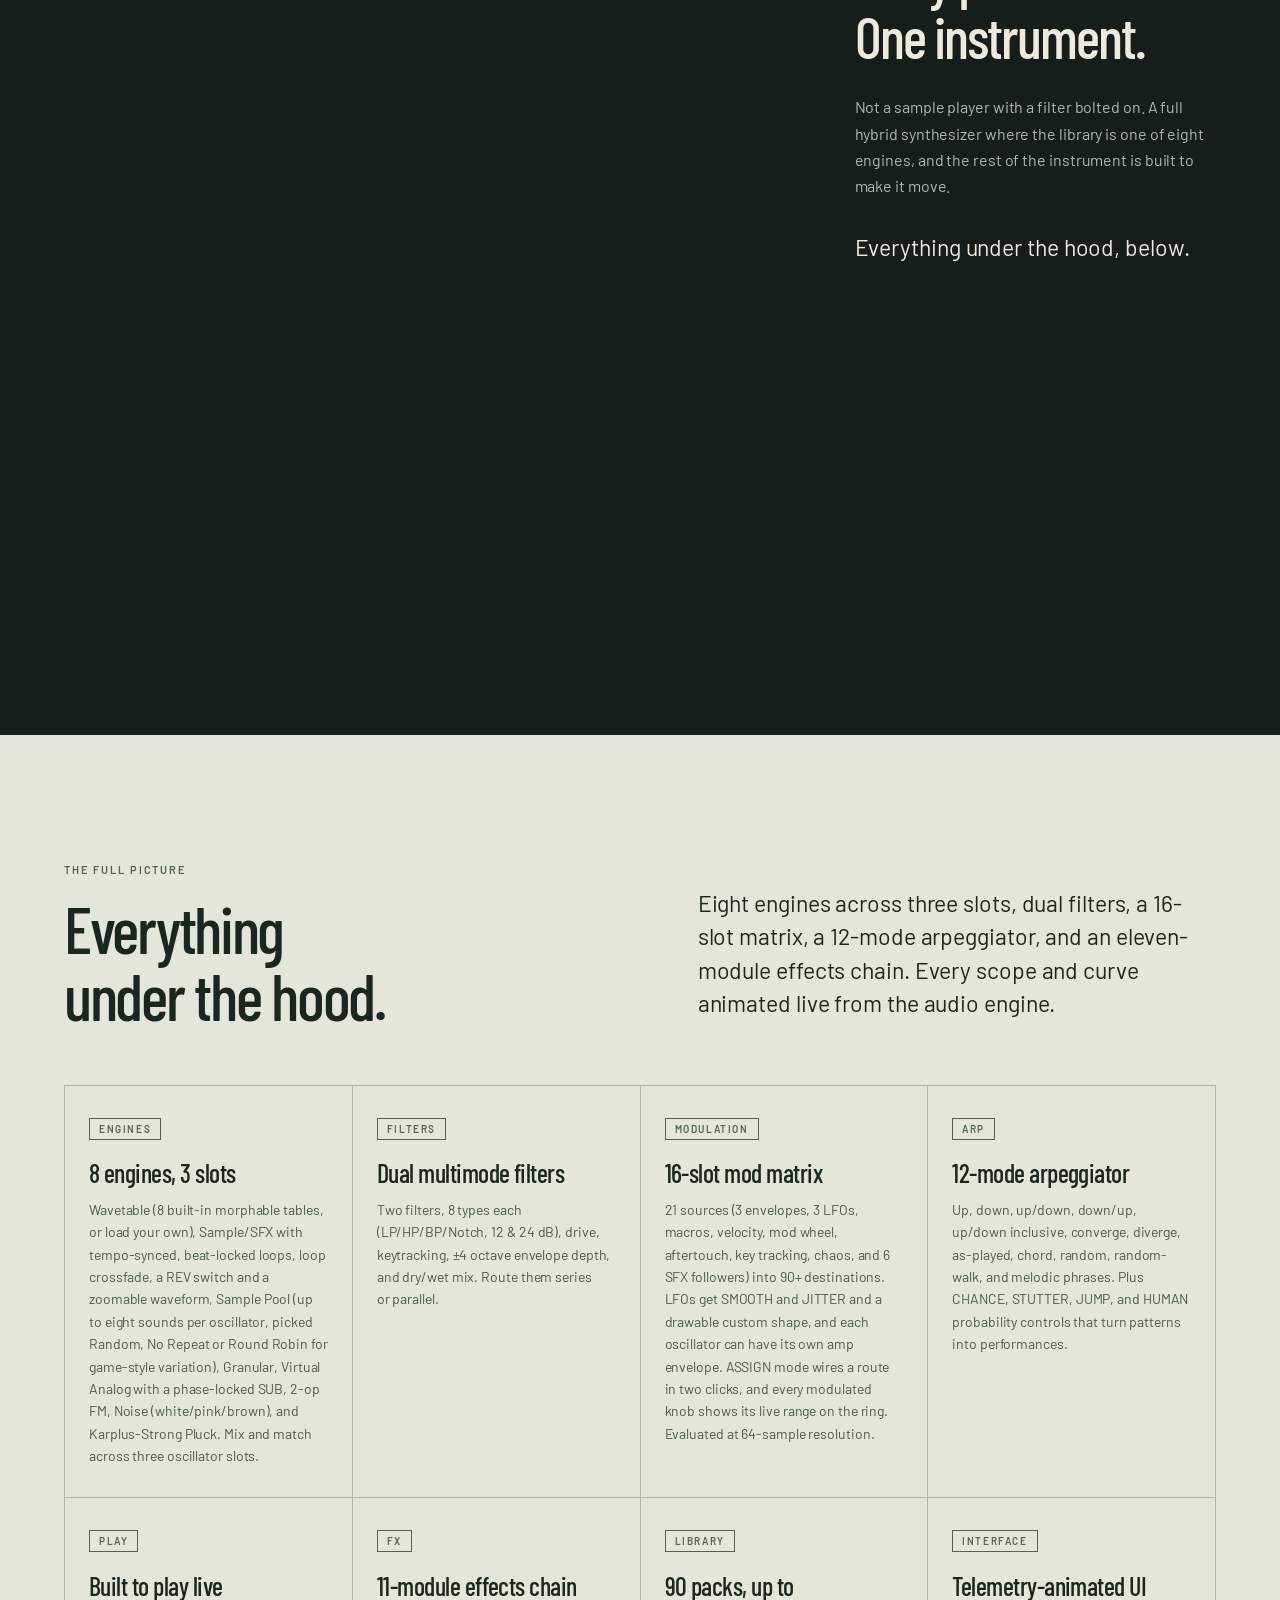
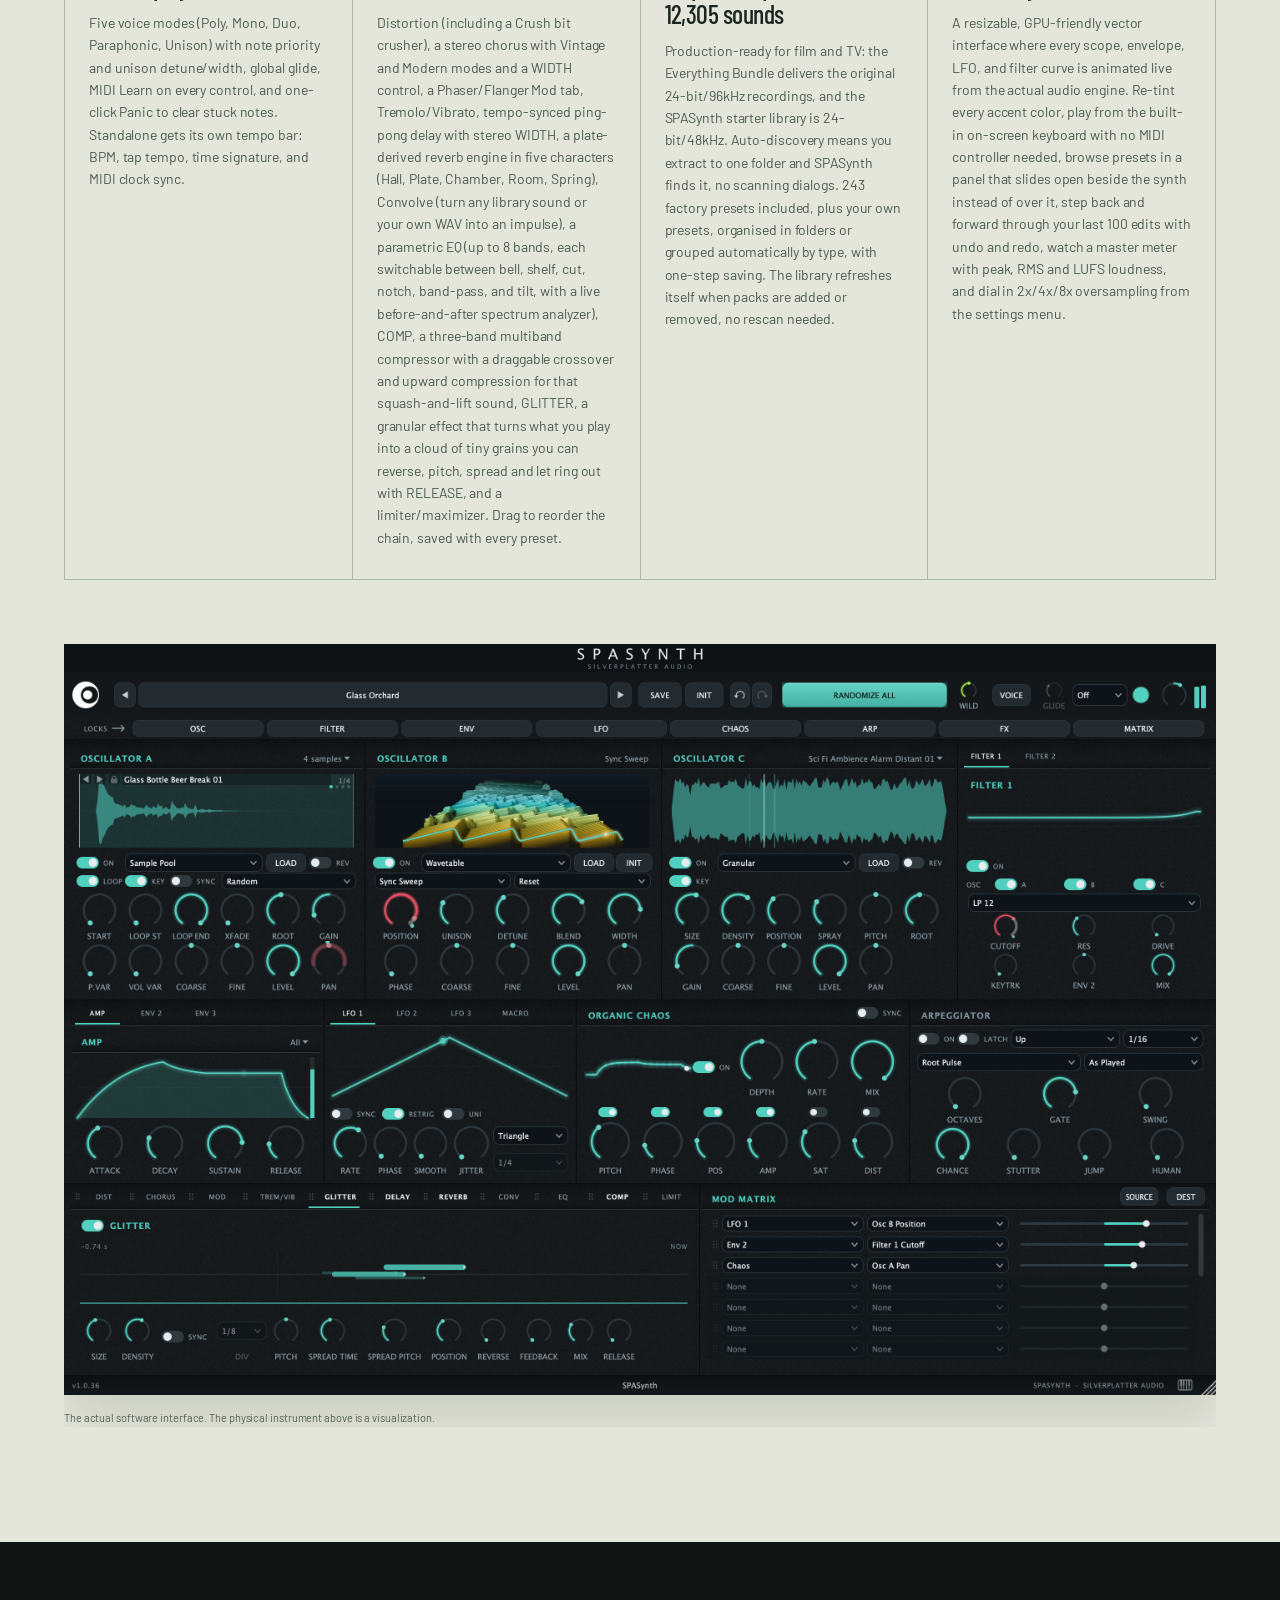
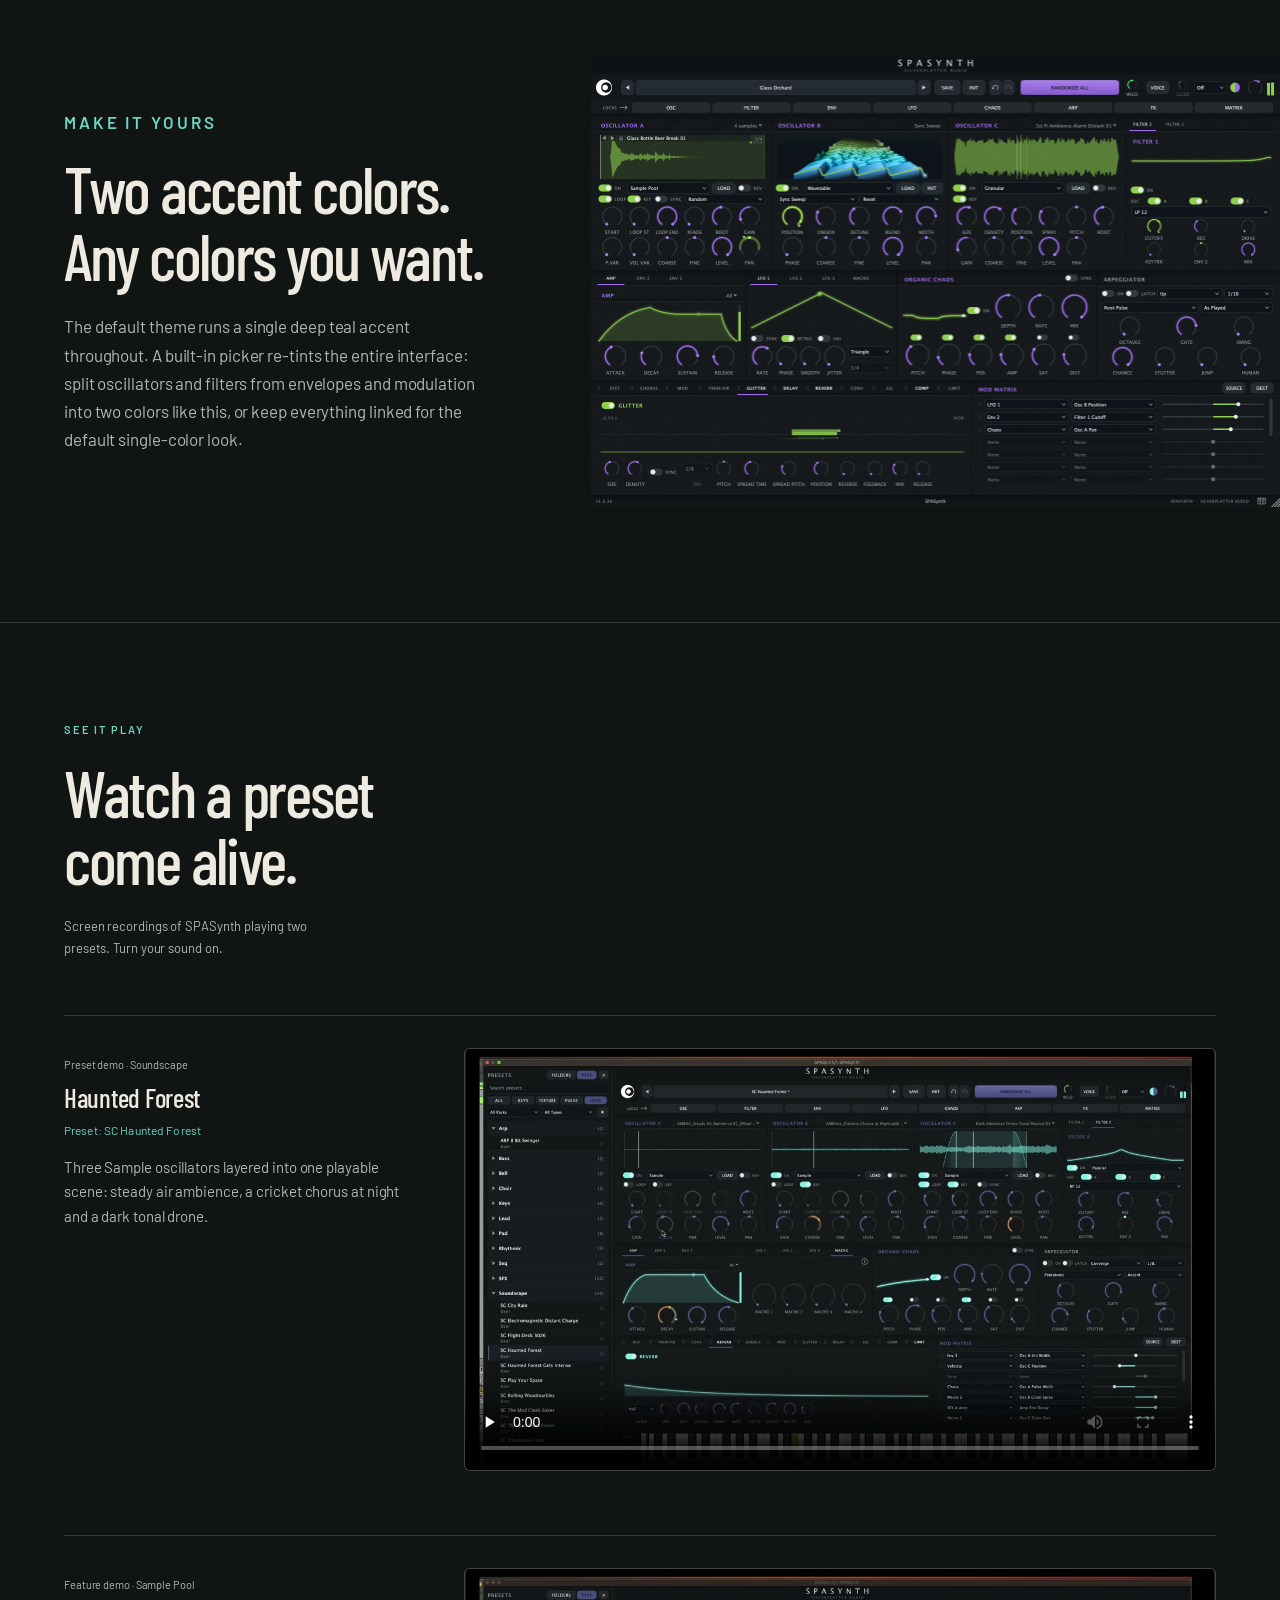
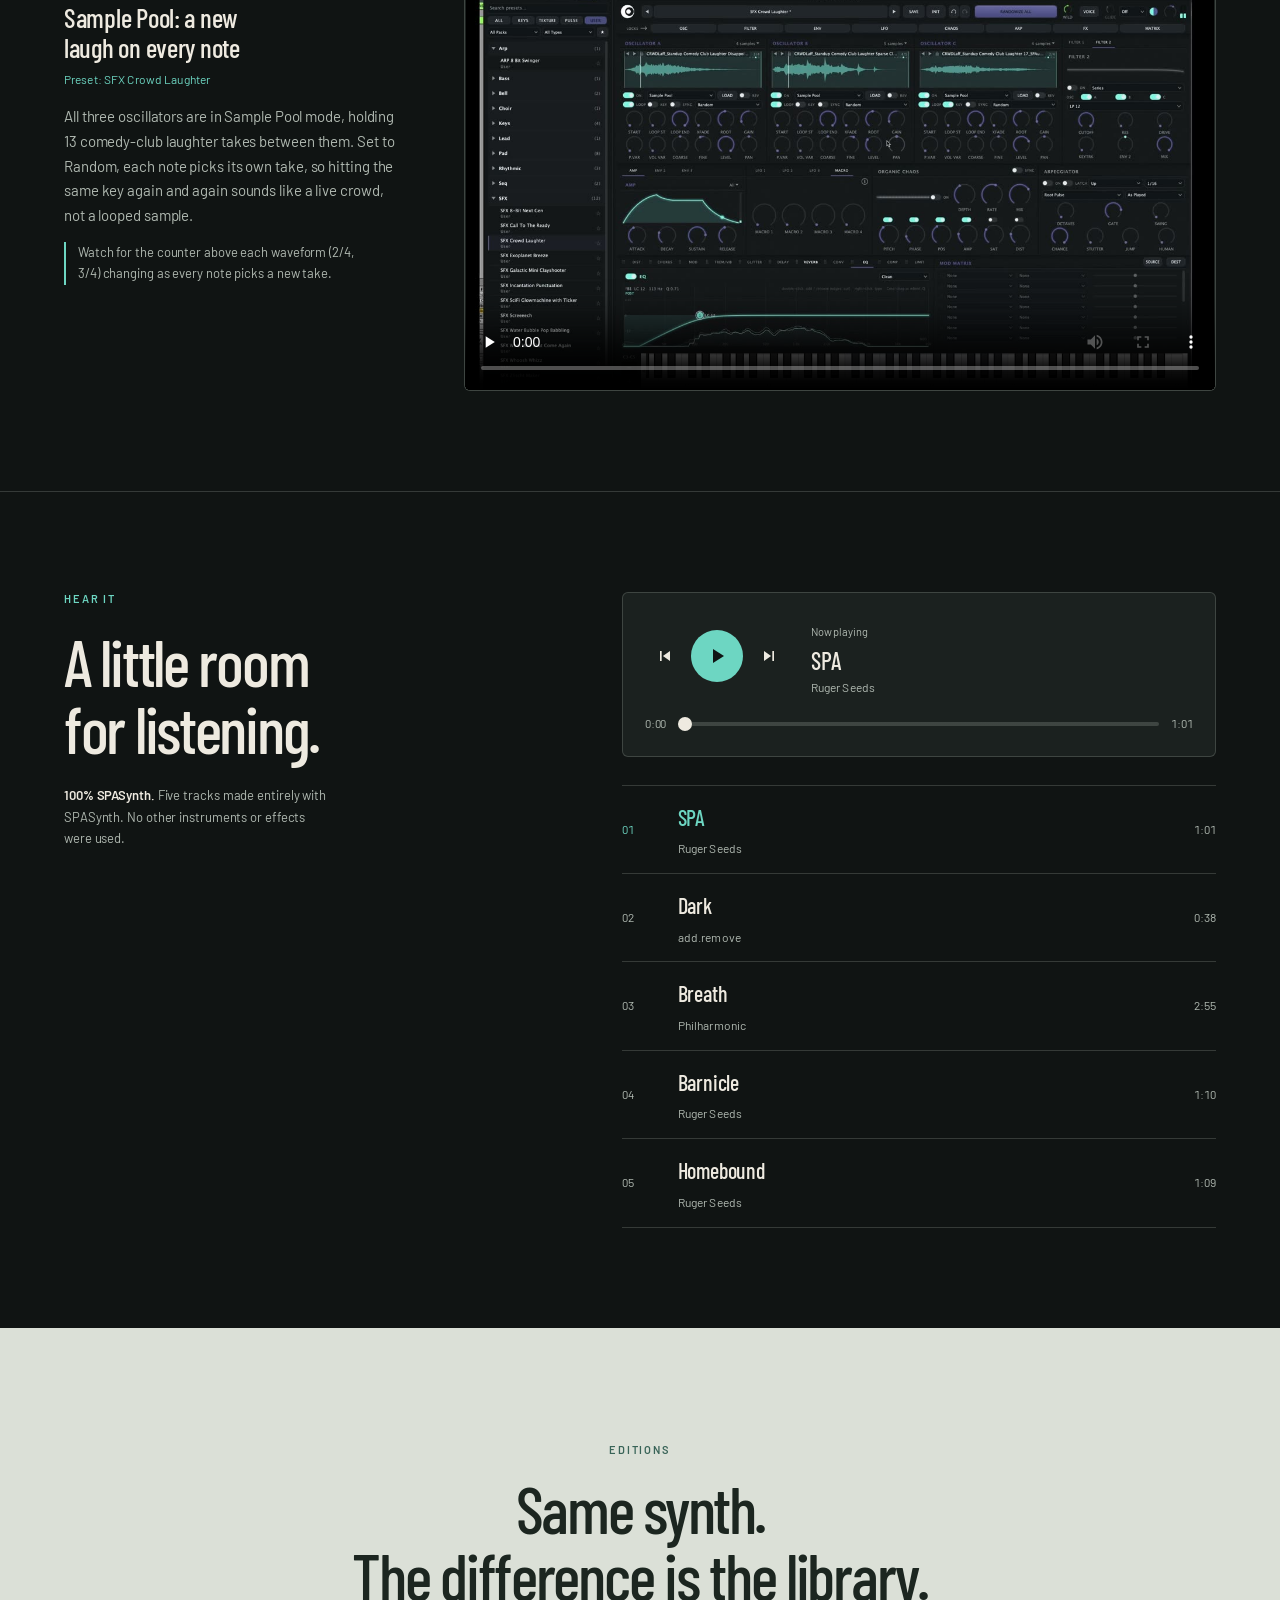
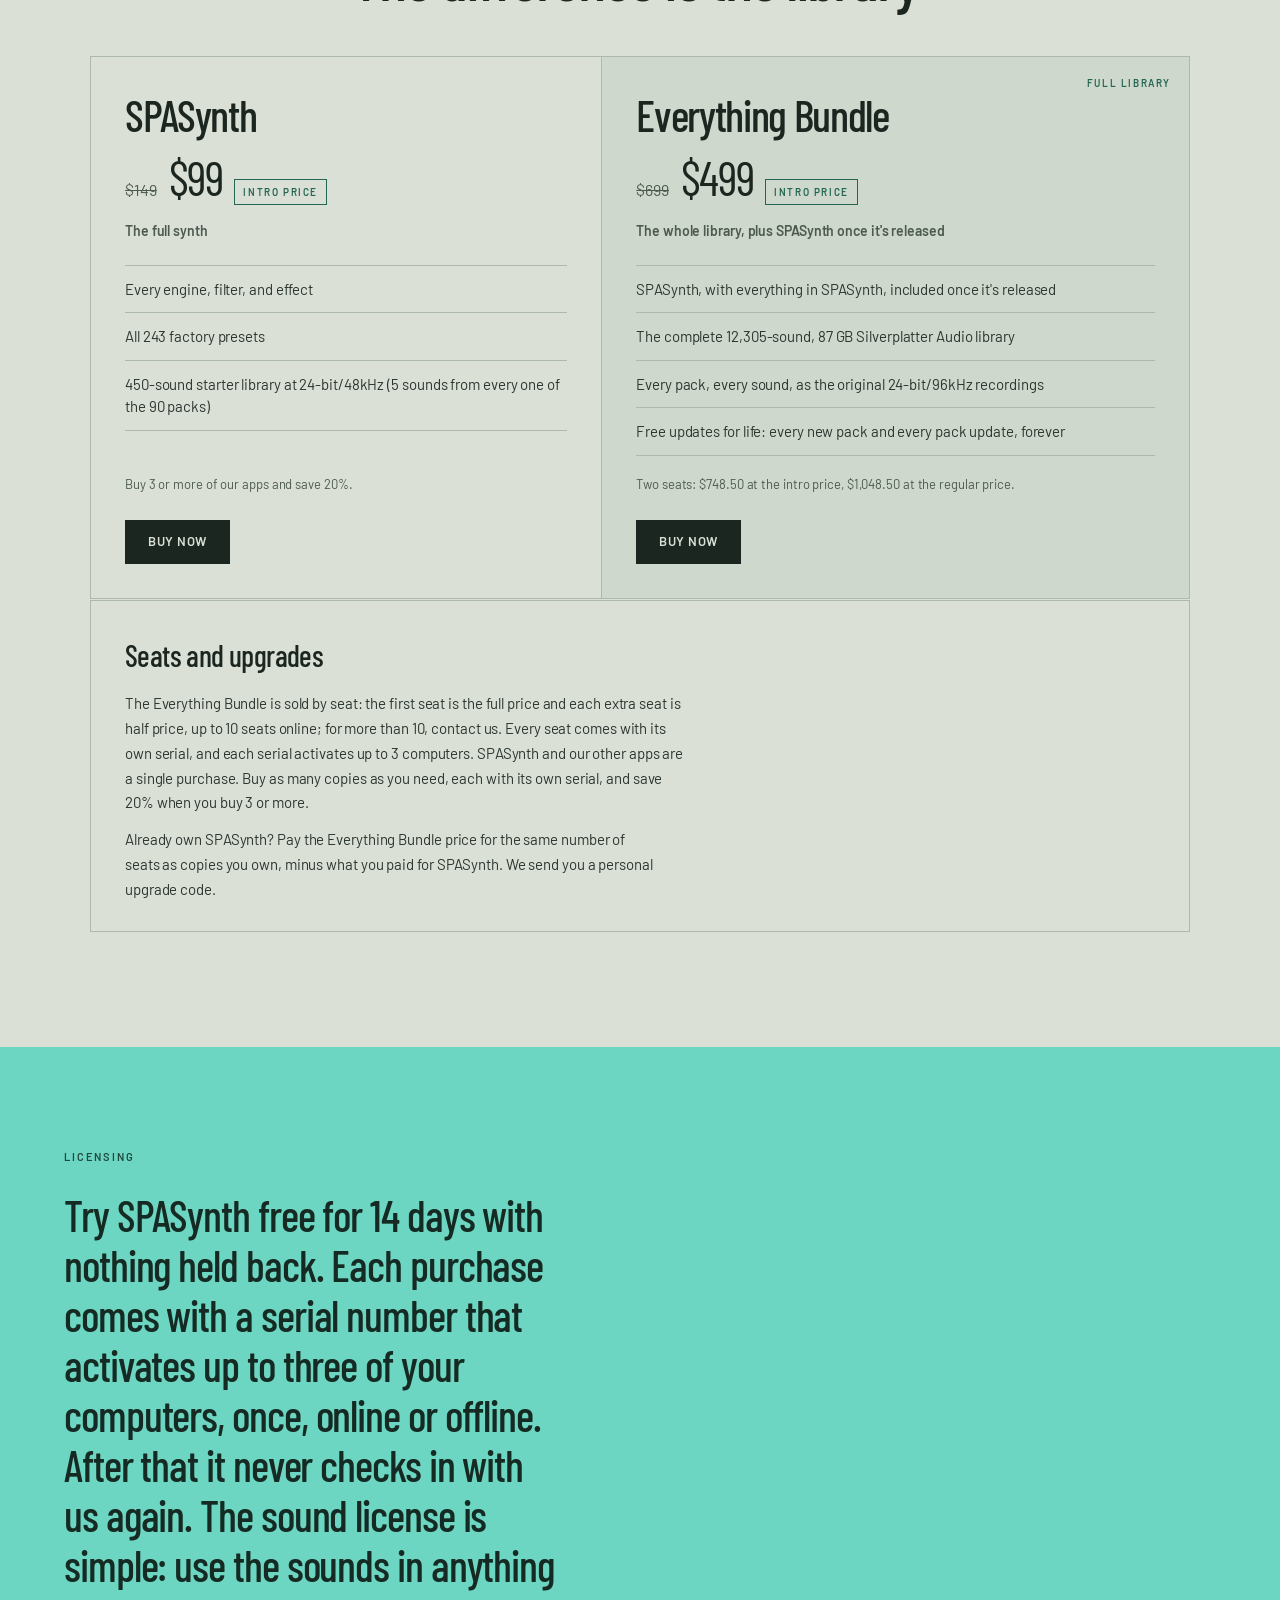
==== commit f40ff163: "Listening: remove The Onus is on You and City of Cones (five tracks) Co-Authored-By: Claude Opus 5.5" ====
--- a/index.html
+++ b/index.html
@@ -70,13 +70,11 @@
       "name": "100% SPASynth demo tracks",
       "description": "Original tracks made entirely with SPASynth. No other instruments or effects were used.",
       "url": "https://spasynth.com/#listening",
-      "numTracks": 7,
+      "numTracks": 5,
       "track": [
         {"@type": "MusicRecording", "name": "SPA", "byArtist": {"@type": "MusicGroup", "name": "Ruger Seeds"}, "duration": "PT1M1S", "url": "https://spasynth.com/assets/audio/spa-1.2.mp3"},
         {"@type": "MusicRecording", "name": "Dark", "byArtist": {"@type": "MusicGroup", "name": "add.remove"}, "duration": "PT38S", "url": "https://spasynth.com/assets/audio/dark.mp3"},
         {"@type": "MusicRecording", "name": "Breath", "byArtist": {"@type": "MusicGroup", "name": "Philharmonic"}, "duration": "PT2M55S", "url": "https://spasynth.com/assets/audio/breath.mp3"},
-        {"@type": "MusicRecording", "name": "The Onus is on You", "byArtist": {"@type": "MusicGroup", "name": "Ruger Seeds"}, "duration": "PT50S", "url": "https://spasynth.com/assets/audio/the-onus-is-on-you-v1.0.mp3"},
-        {"@type": "MusicRecording", "name": "City of Cones", "byArtist": {"@type": "MusicGroup", "name": "Ruger Seeds"}, "duration": "PT1M22S", "url": "https://spasynth.com/assets/audio/city-of-cones.mp3"},
         {"@type": "MusicRecording", "name": "Barnicle", "byArtist": {"@type": "MusicGroup", "name": "Ruger Seeds"}, "duration": "PT1M10S", "url": "https://spasynth.com/assets/audio/barnicle-v1.1.mp3"},
         {"@type": "MusicRecording", "name": "Homebound", "byArtist": {"@type": "MusicGroup", "name": "Ruger Seeds"}, "duration": "PT1M9S", "url": "https://spasynth.com/assets/audio/homebound-v1.0.mp3"}
       ]
@@ -284,7 +282,7 @@
 
   <!-- LISTENING -->
   <section class="listening section-gutter" id="listening" aria-labelledby="listening-title" data-sc-act="flow">
-    <div class="listening-title"><p class="eyebrow">Hear it</p><h2 id="listening-title">A little room<br> for listening.</h2><p class="listening-note"><strong>100% SPASynth.</strong> <span data-track-count>Seven</span> <span data-track-noun>tracks</span> made entirely with SPASynth. No other instruments or effects were used.</p></div>
+    <div class="listening-title"><p class="eyebrow">Hear it</p><h2 id="listening-title">A little room<br> for listening.</h2><p class="listening-note"><strong>100% SPASynth.</strong> <span data-track-count>Five</span> <span data-track-noun>tracks</span> made entirely with SPASynth. No other instruments or effects were used.</p></div>
     <div class="playlist" data-playlist>
       <div class="playlist-deck" data-playlist-deck hidden>
         <audio preload="none"></audio>
@@ -300,8 +298,6 @@
         <li class="audio-track"><a class="track-play" href="assets/audio/spa-1.2.mp3" aria-label="Play SPA by Ruger Seeds, made entirely with SPASynth"></a><div class="track-meta"><h3>SPA</h3><p class="track-artist">Ruger Seeds</p></div><span class="track-time">1:01</span></li>
         <li class="audio-track"><a class="track-play" href="assets/audio/dark.mp3" aria-label="Play Dark by add.remove, made entirely with SPASynth"></a><div class="track-meta"><h3>Dark</h3><p class="track-artist">add.remove</p></div><span class="track-time">0:38</span></li>
         <li class="audio-track"><a class="track-play" href="assets/audio/breath.mp3" aria-label="Play Breath by Philharmonic, made entirely with SPASynth"></a><div class="track-meta"><h3>Breath</h3><p class="track-artist">Philharmonic</p></div><span class="track-time">2:55</span></li>
-        <li class="audio-track"><a class="track-play" href="assets/audio/the-onus-is-on-you-v1.0.mp3" aria-label="Play The Onus is on You by Ruger Seeds, made entirely with SPASynth"></a><div class="track-meta"><h3>The Onus is on You</h3><p class="track-artist">Ruger Seeds</p></div><span class="track-time">0:50</span></li>
-        <li class="audio-track"><a class="track-play" href="assets/audio/city-of-cones.mp3" aria-label="Play City of Cones by Ruger Seeds, made entirely with SPASynth"></a><div class="track-meta"><h3>City of Cones</h3><p class="track-artist">Ruger Seeds</p></div><span class="track-time">1:22</span></li>
         <li class="audio-track"><a class="track-play" href="assets/audio/barnicle-v1.1.mp3" aria-label="Play Barnicle by Ruger Seeds, made entirely with SPASynth"></a><div class="track-meta"><h3>Barnicle</h3><p class="track-artist">Ruger Seeds</p></div><span class="track-time">1:10</span></li>
         <li class="audio-track"><a class="track-play" href="assets/audio/homebound-v1.0.mp3" aria-label="Play Homebound by Ruger Seeds, made entirely with SPASynth"></a><div class="track-meta"><h3>Homebound</h3><p class="track-artist">Ruger Seeds</p></div><span class="track-time">1:09</span></li>
       </ol>
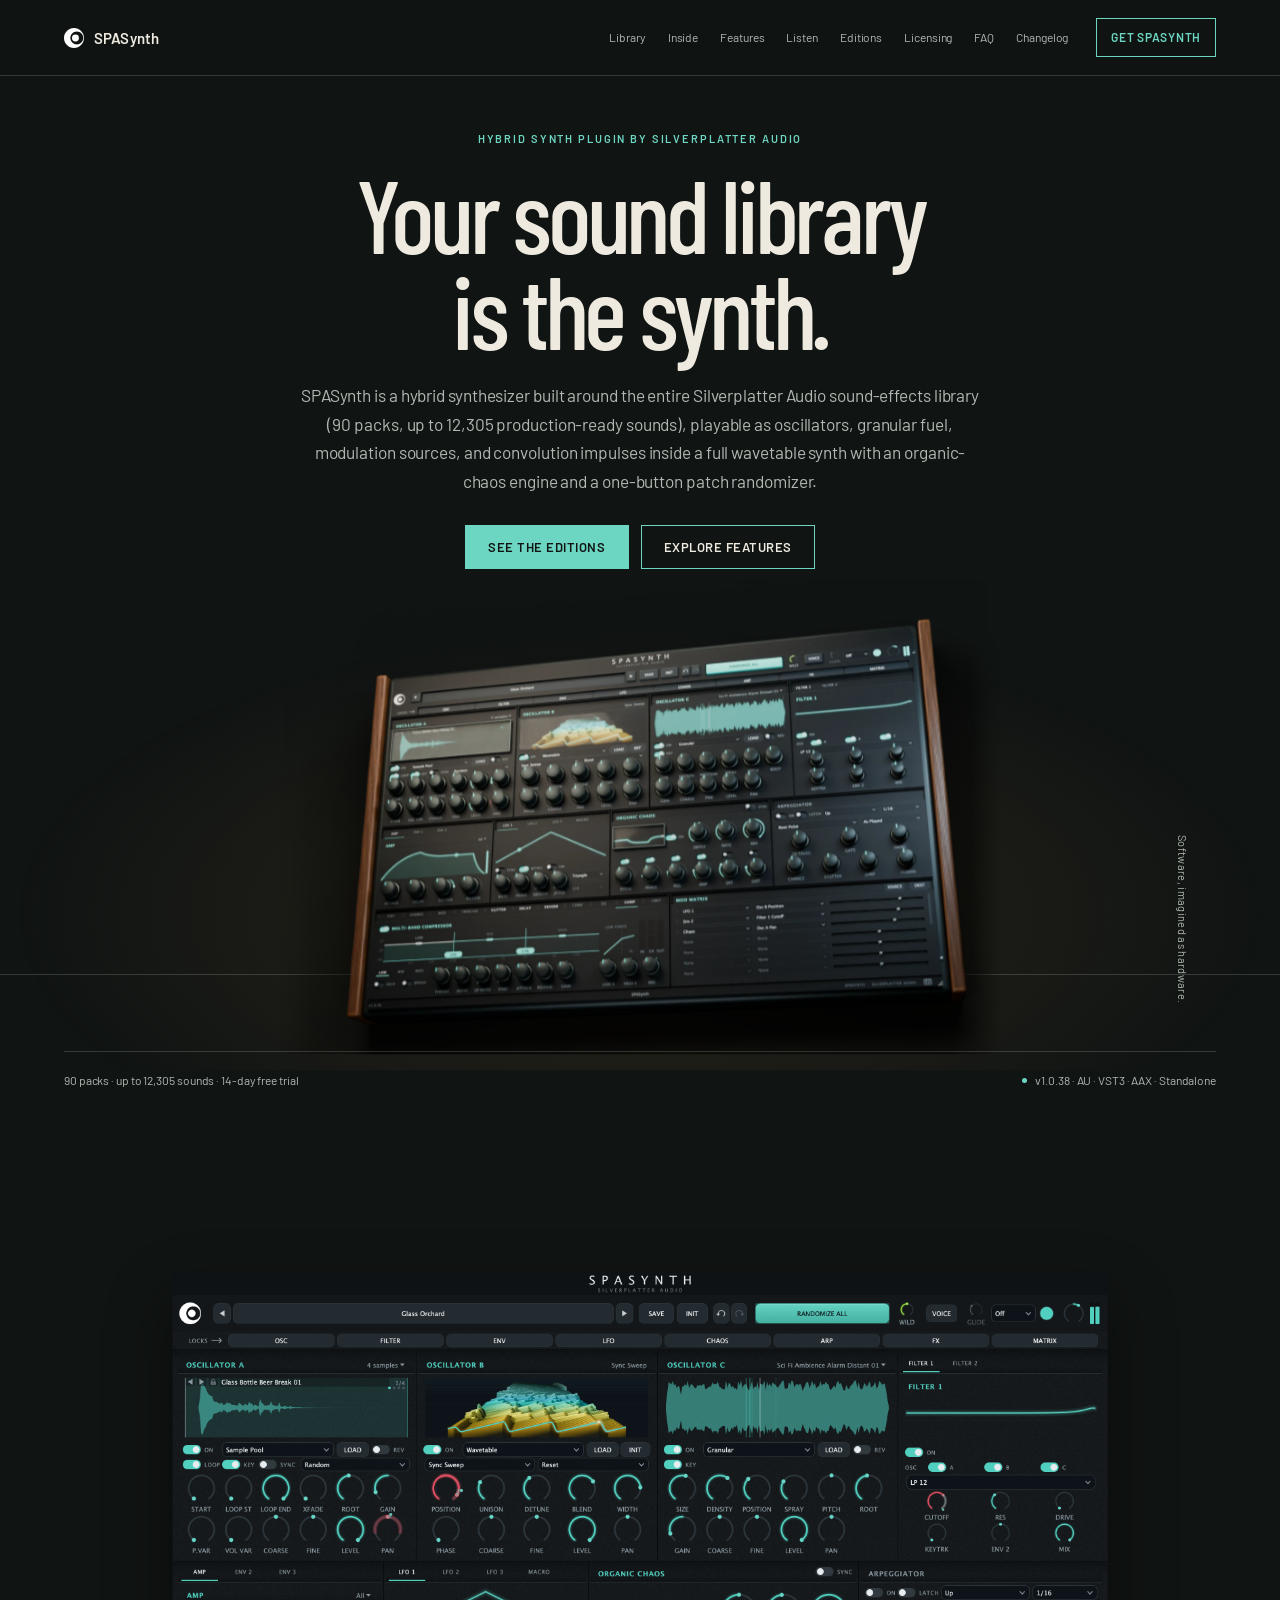
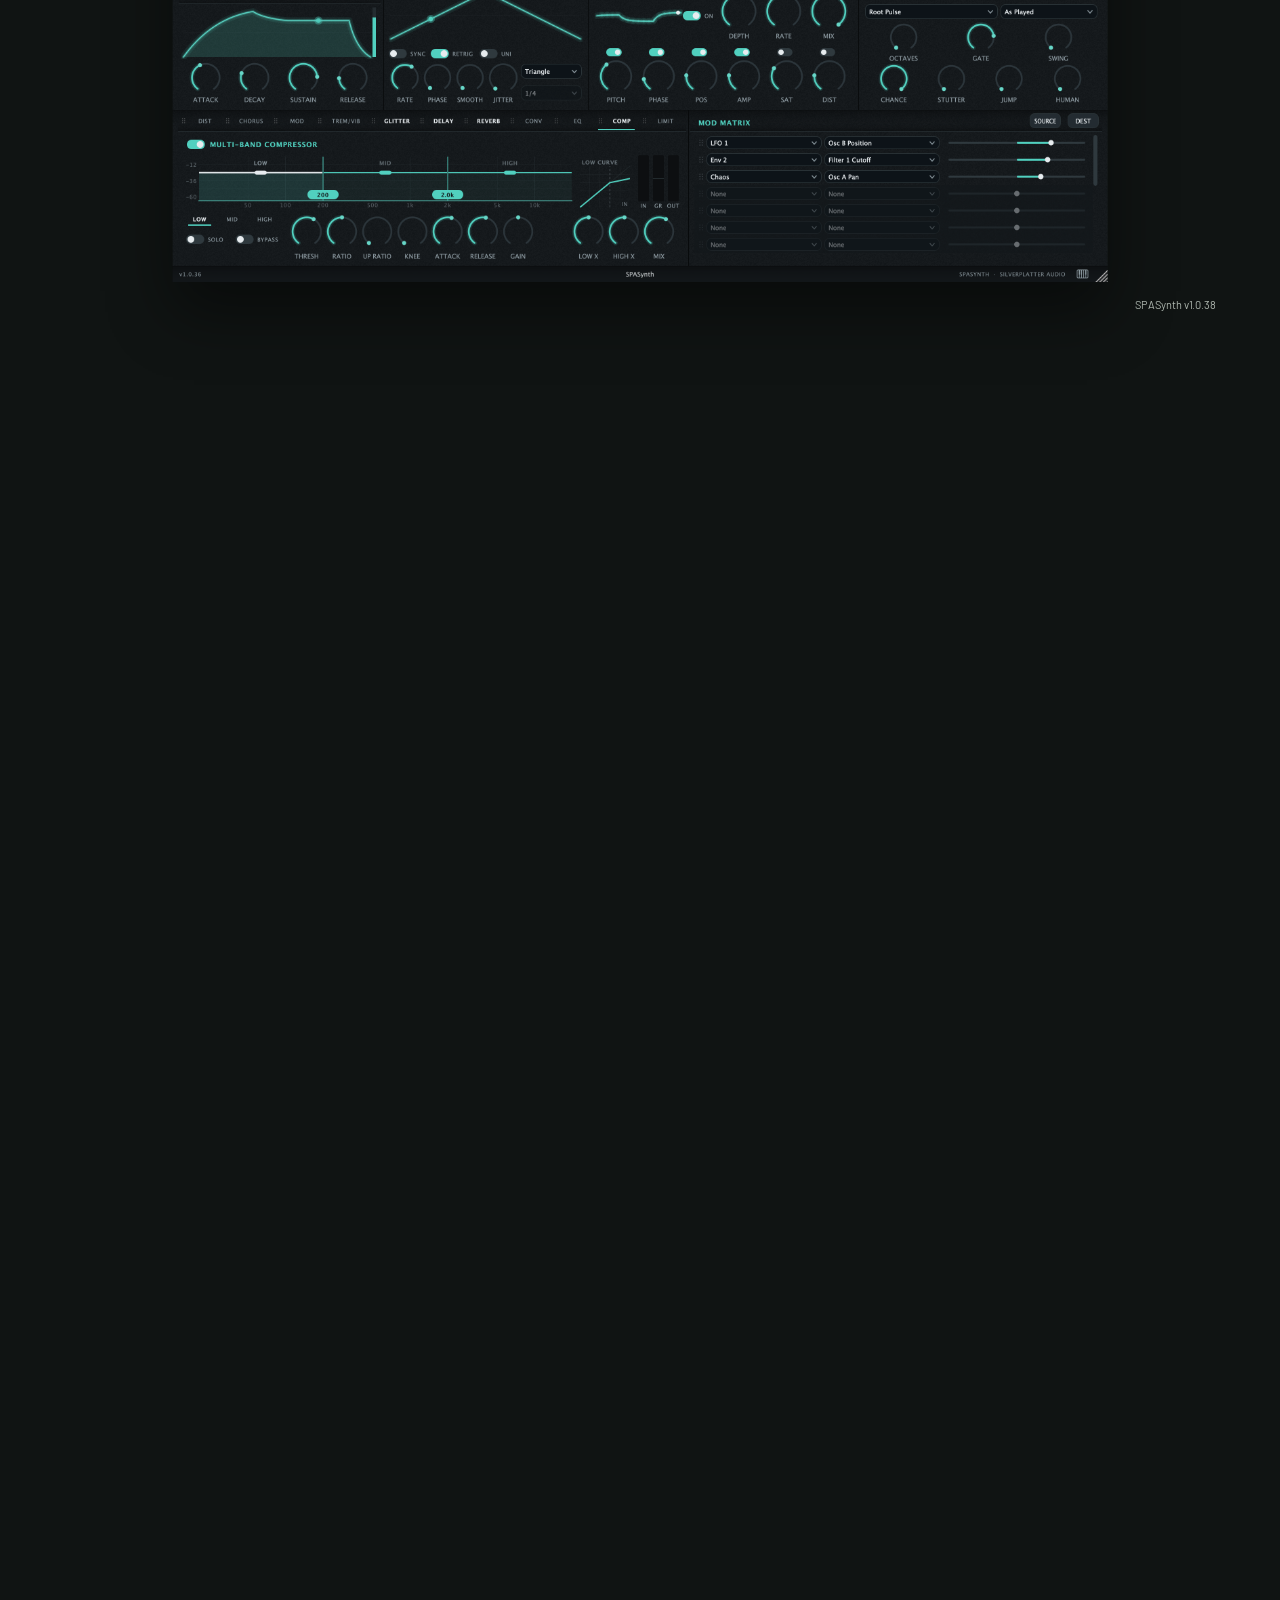
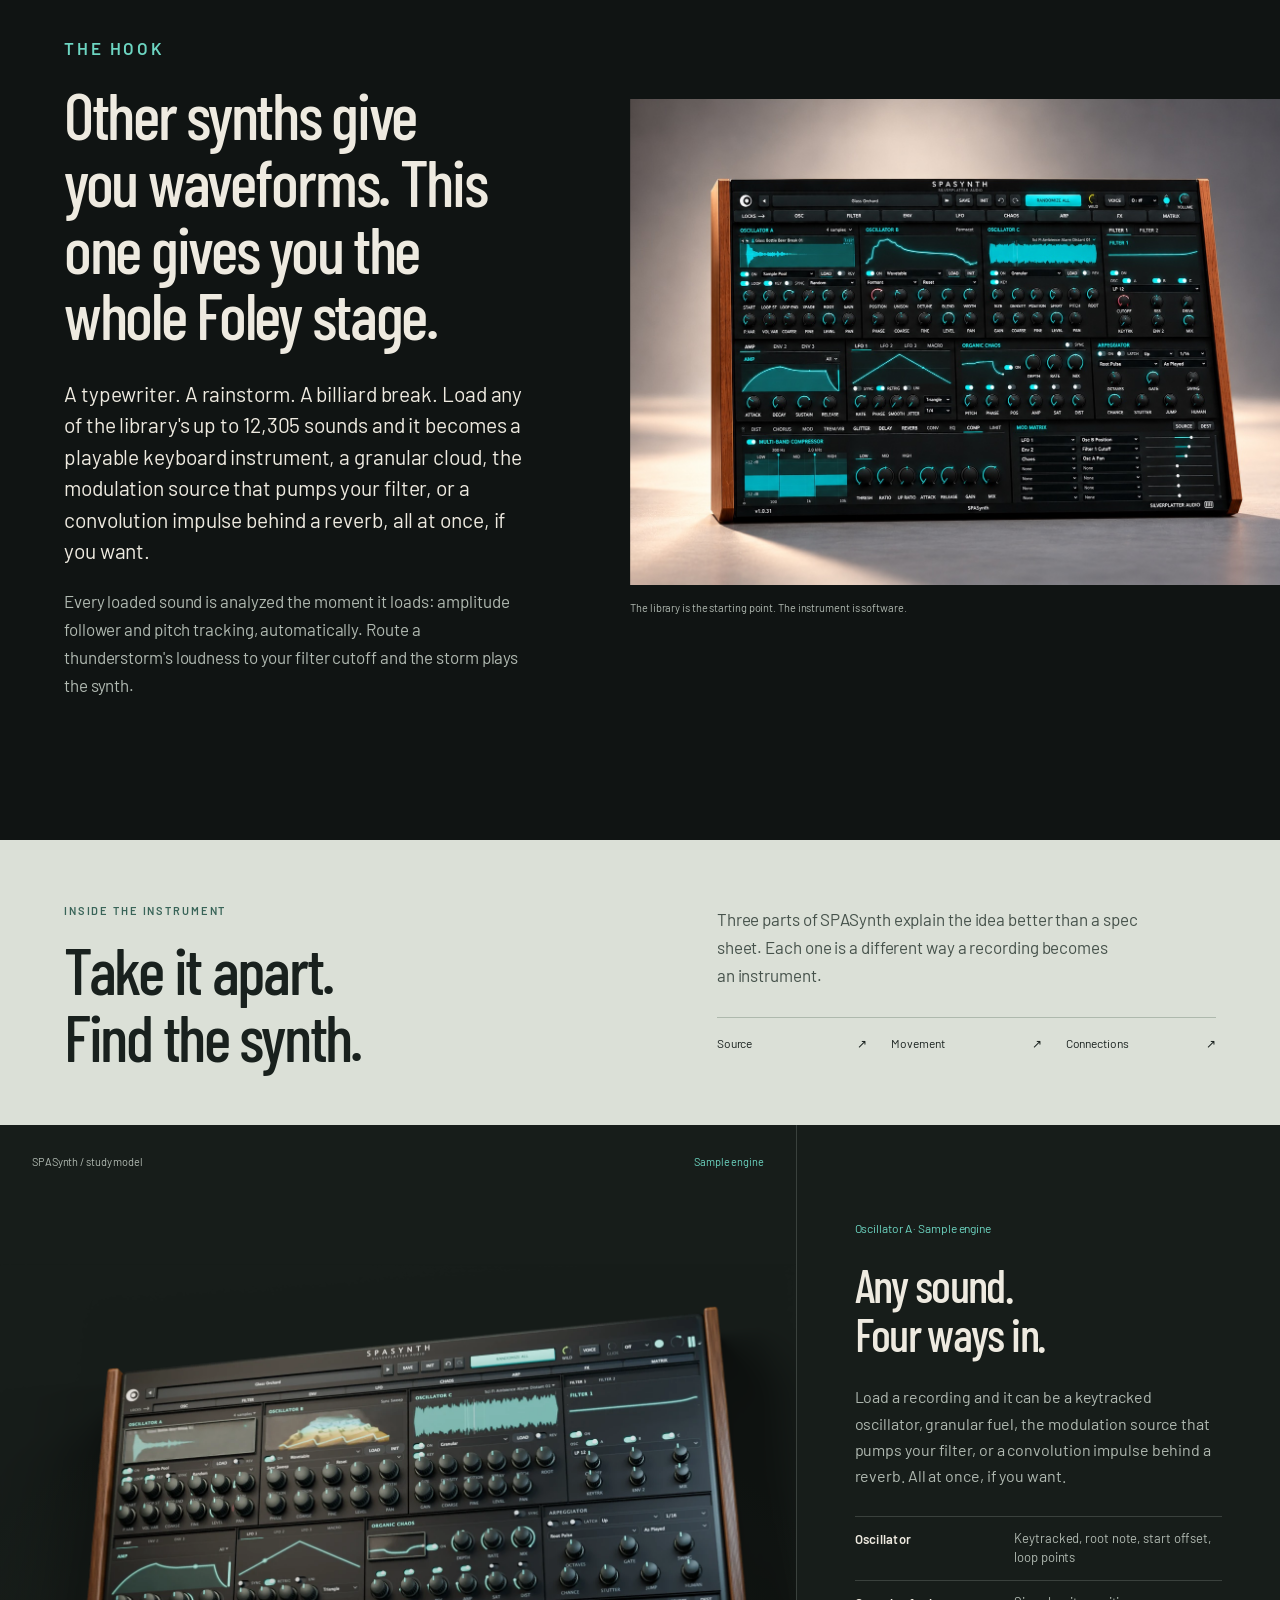
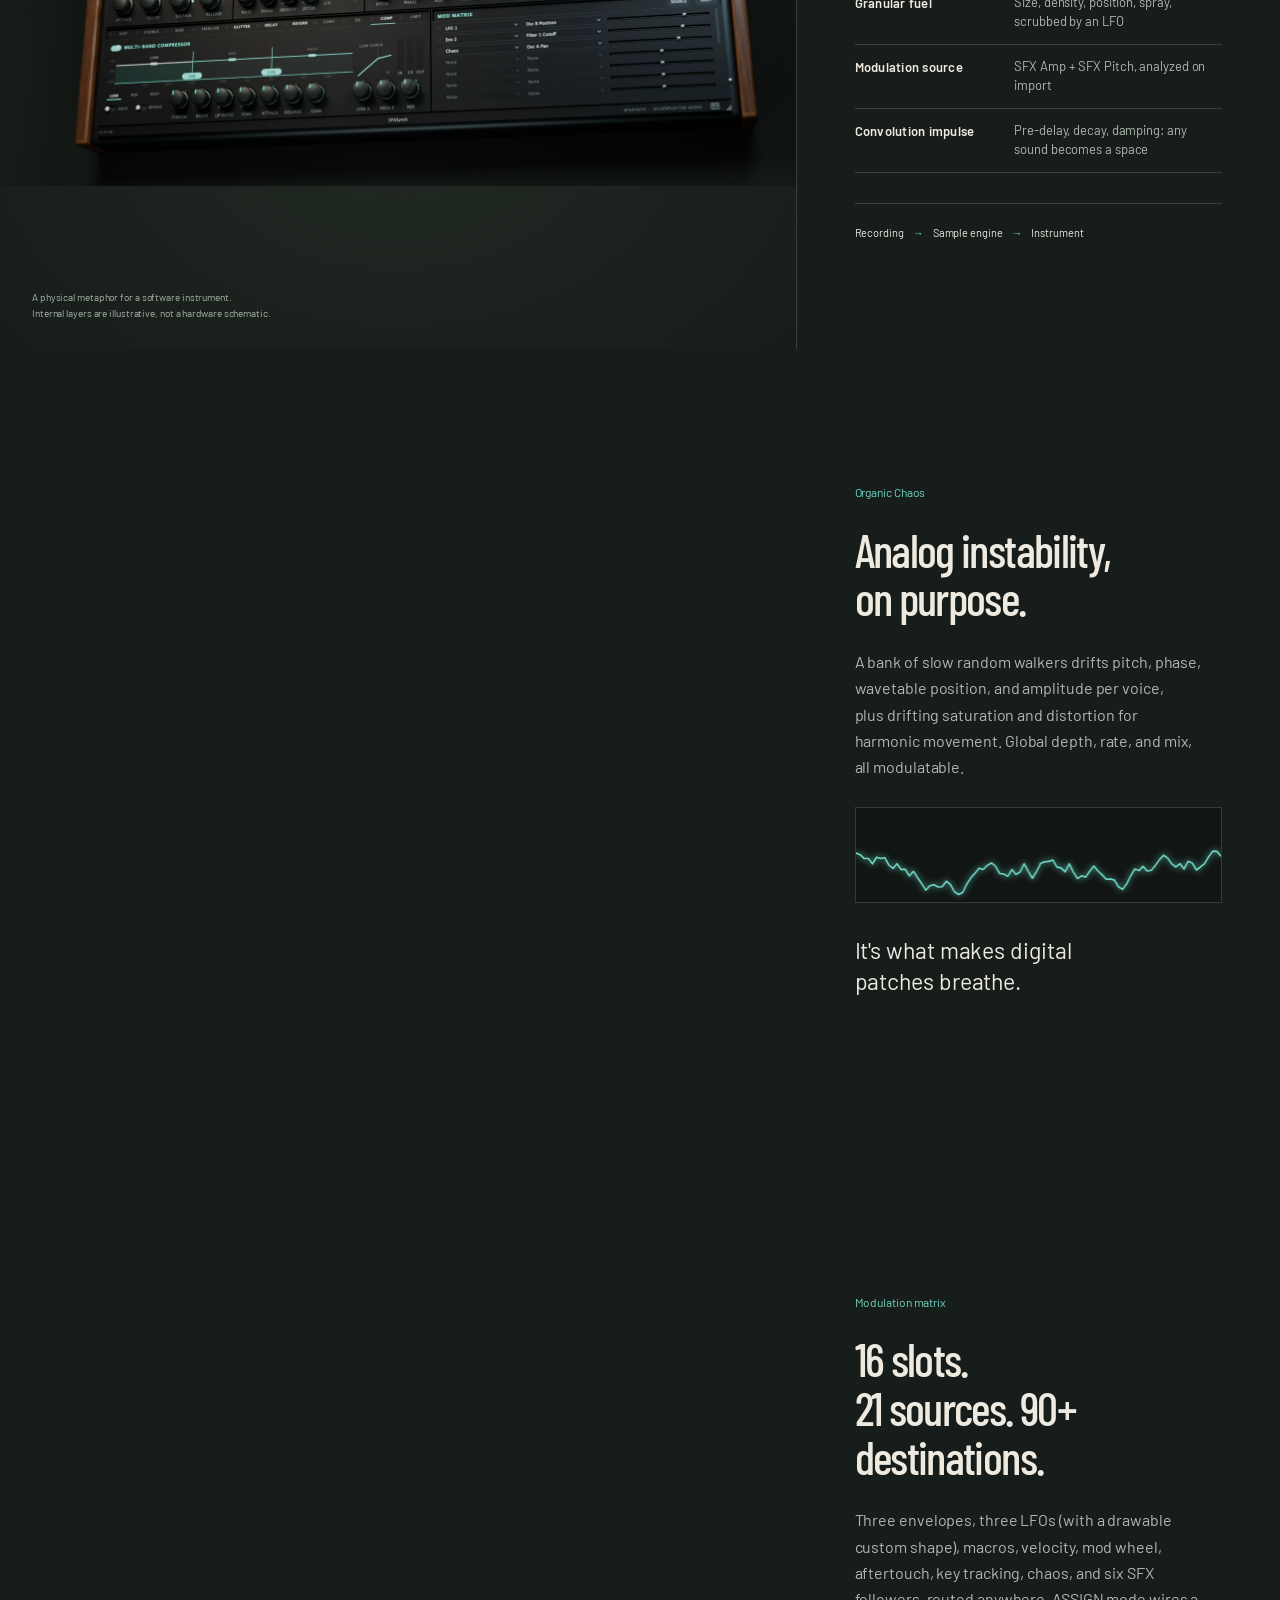
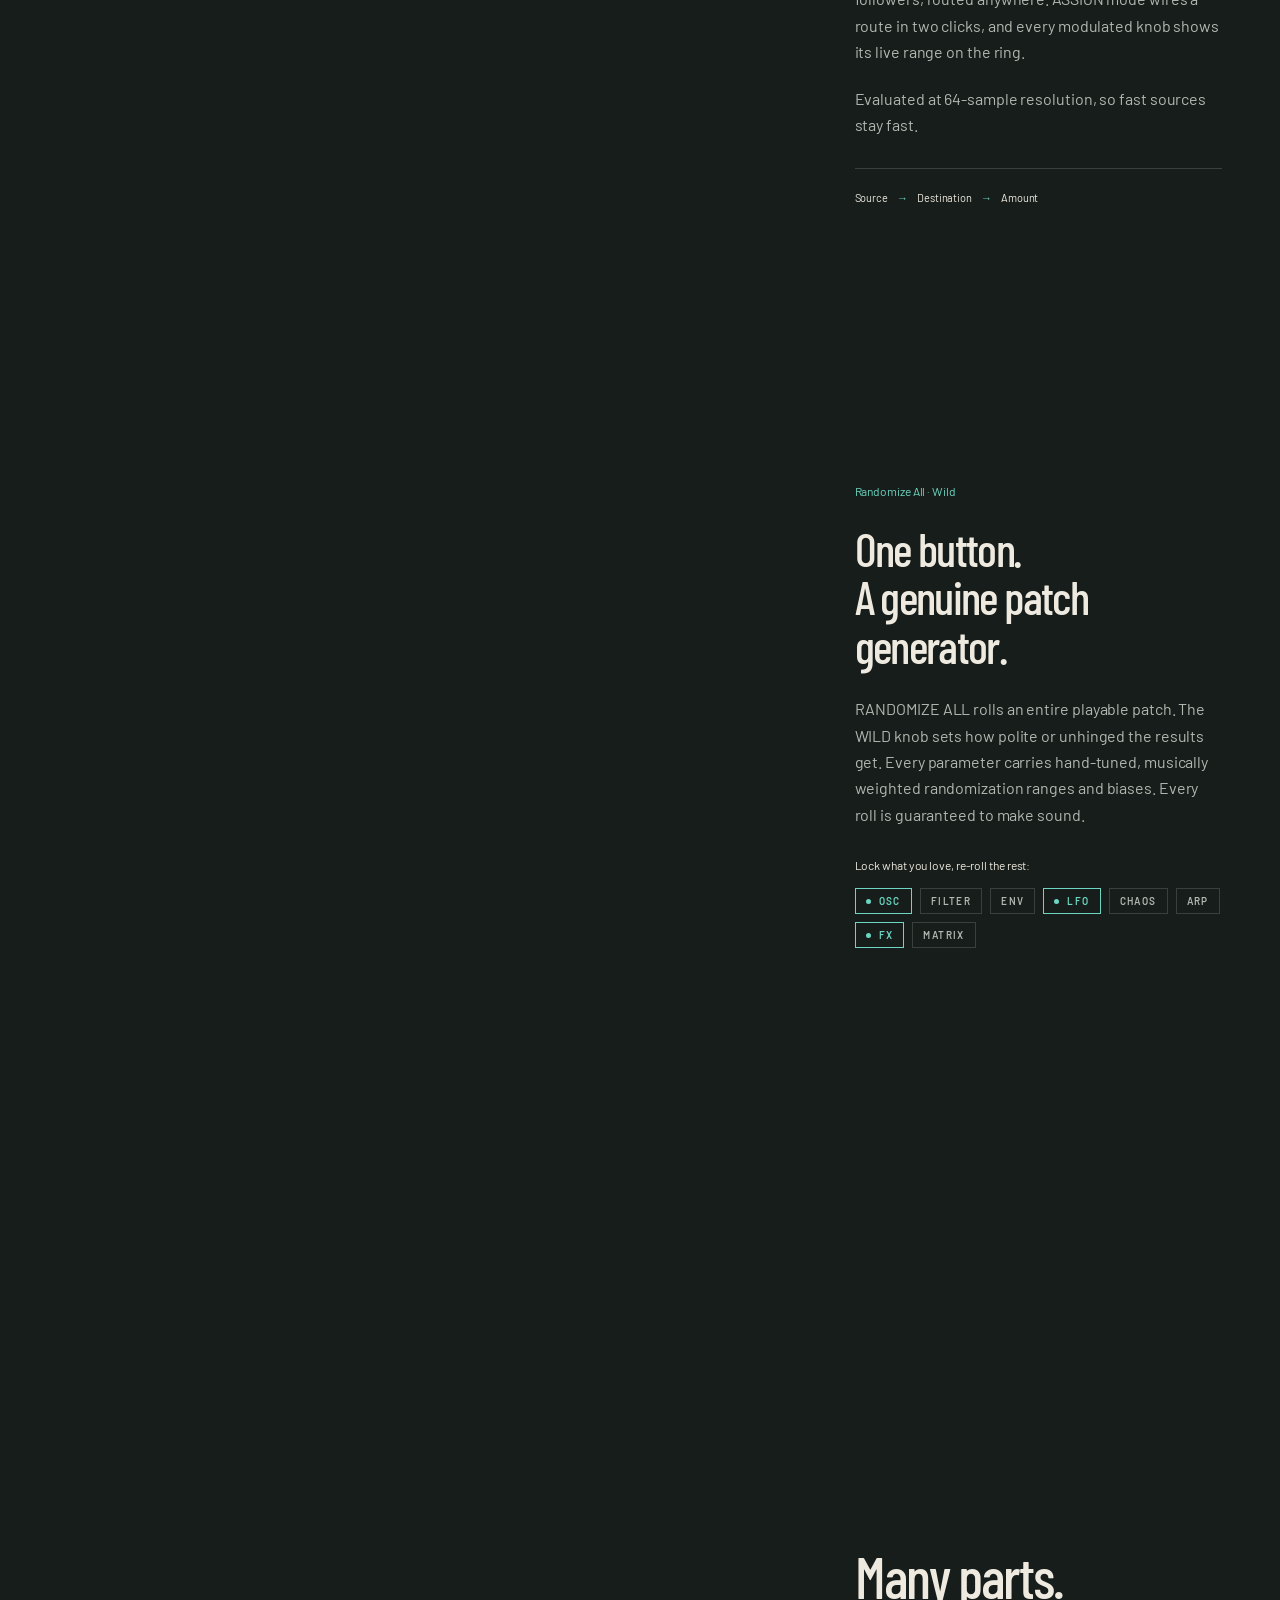
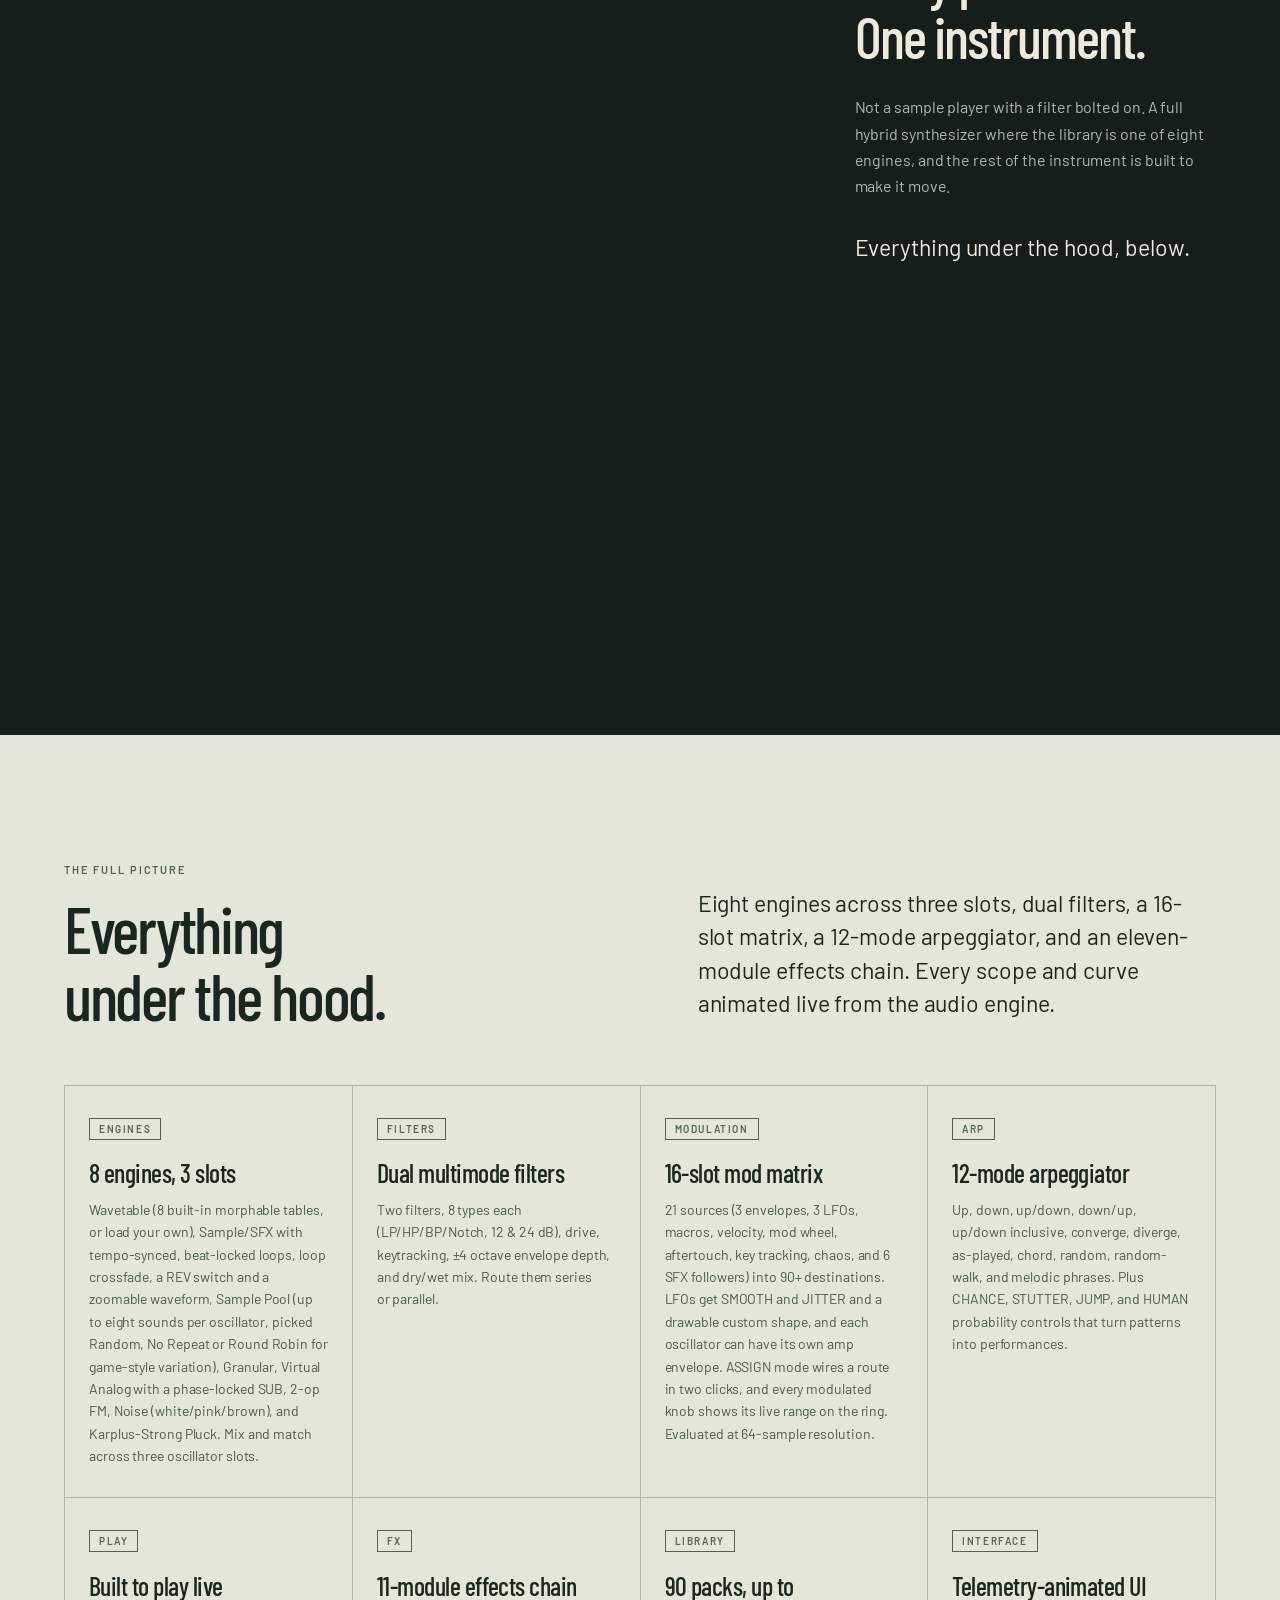
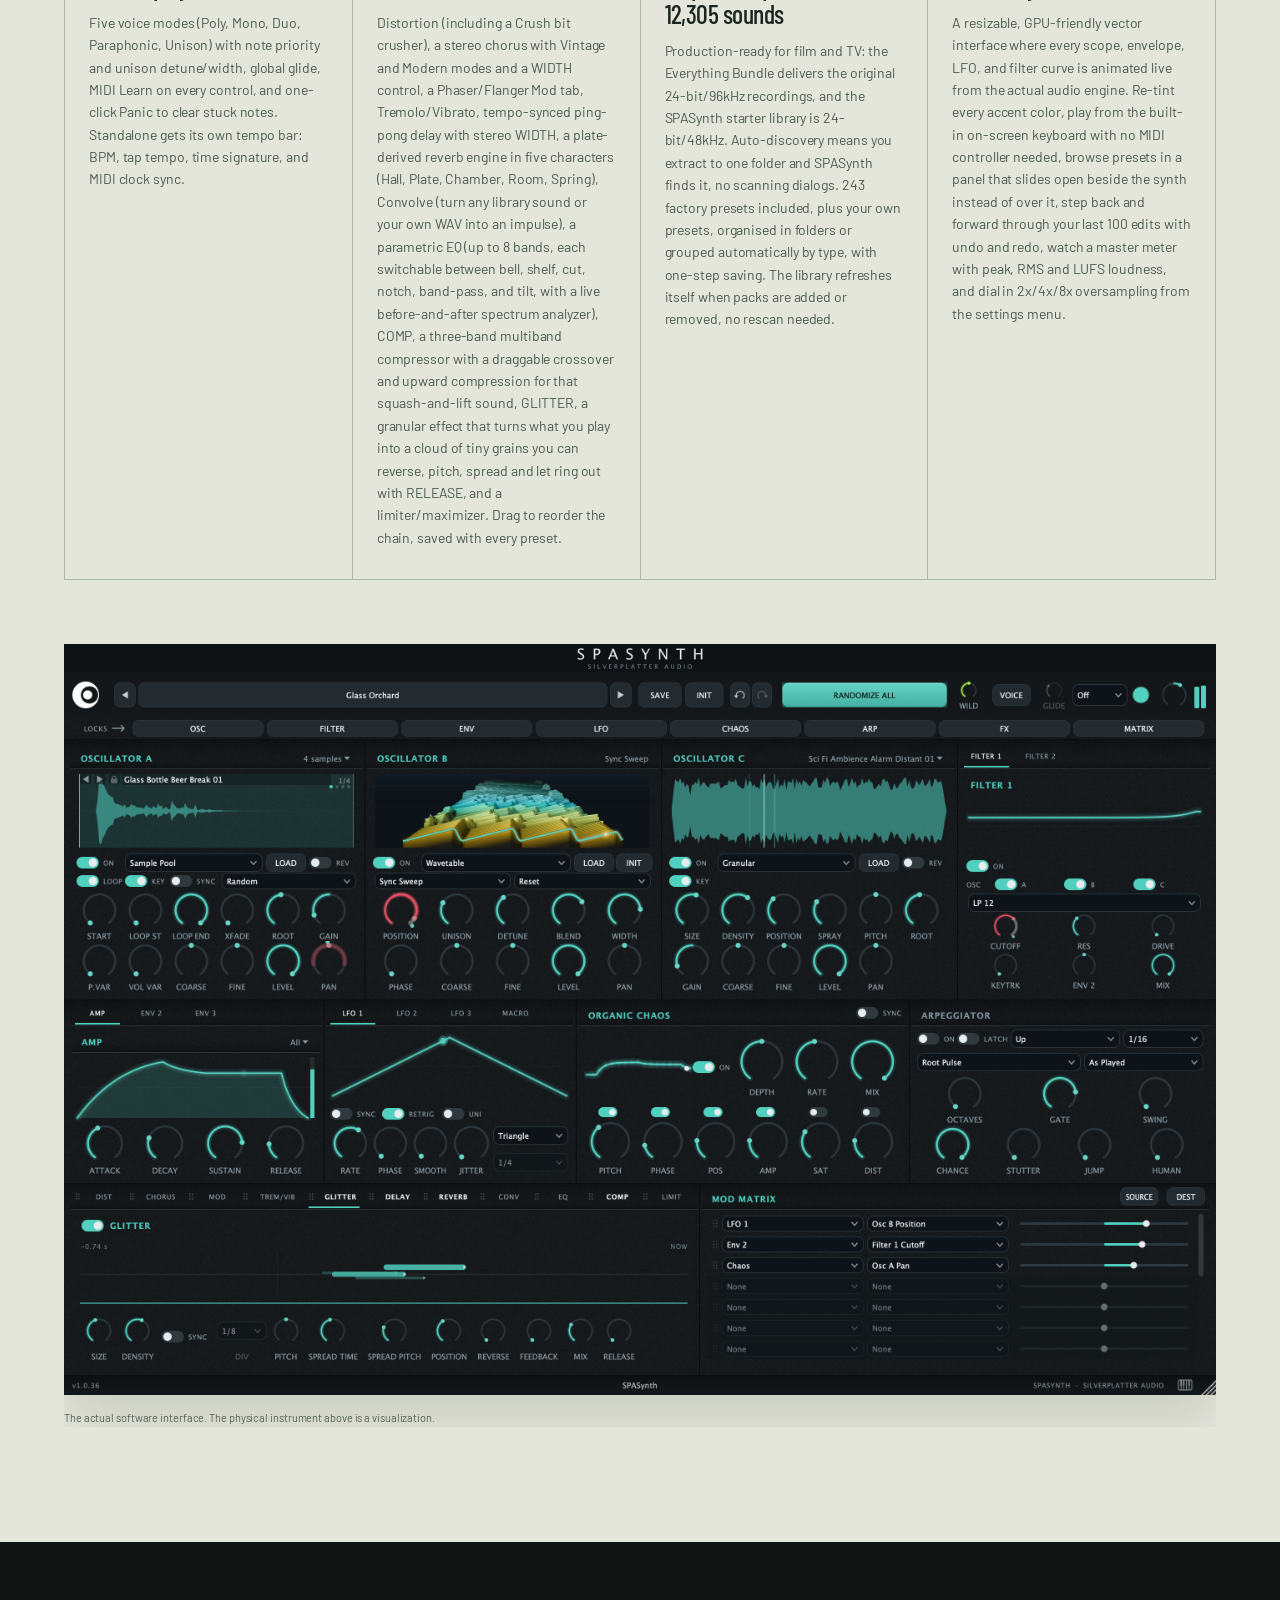
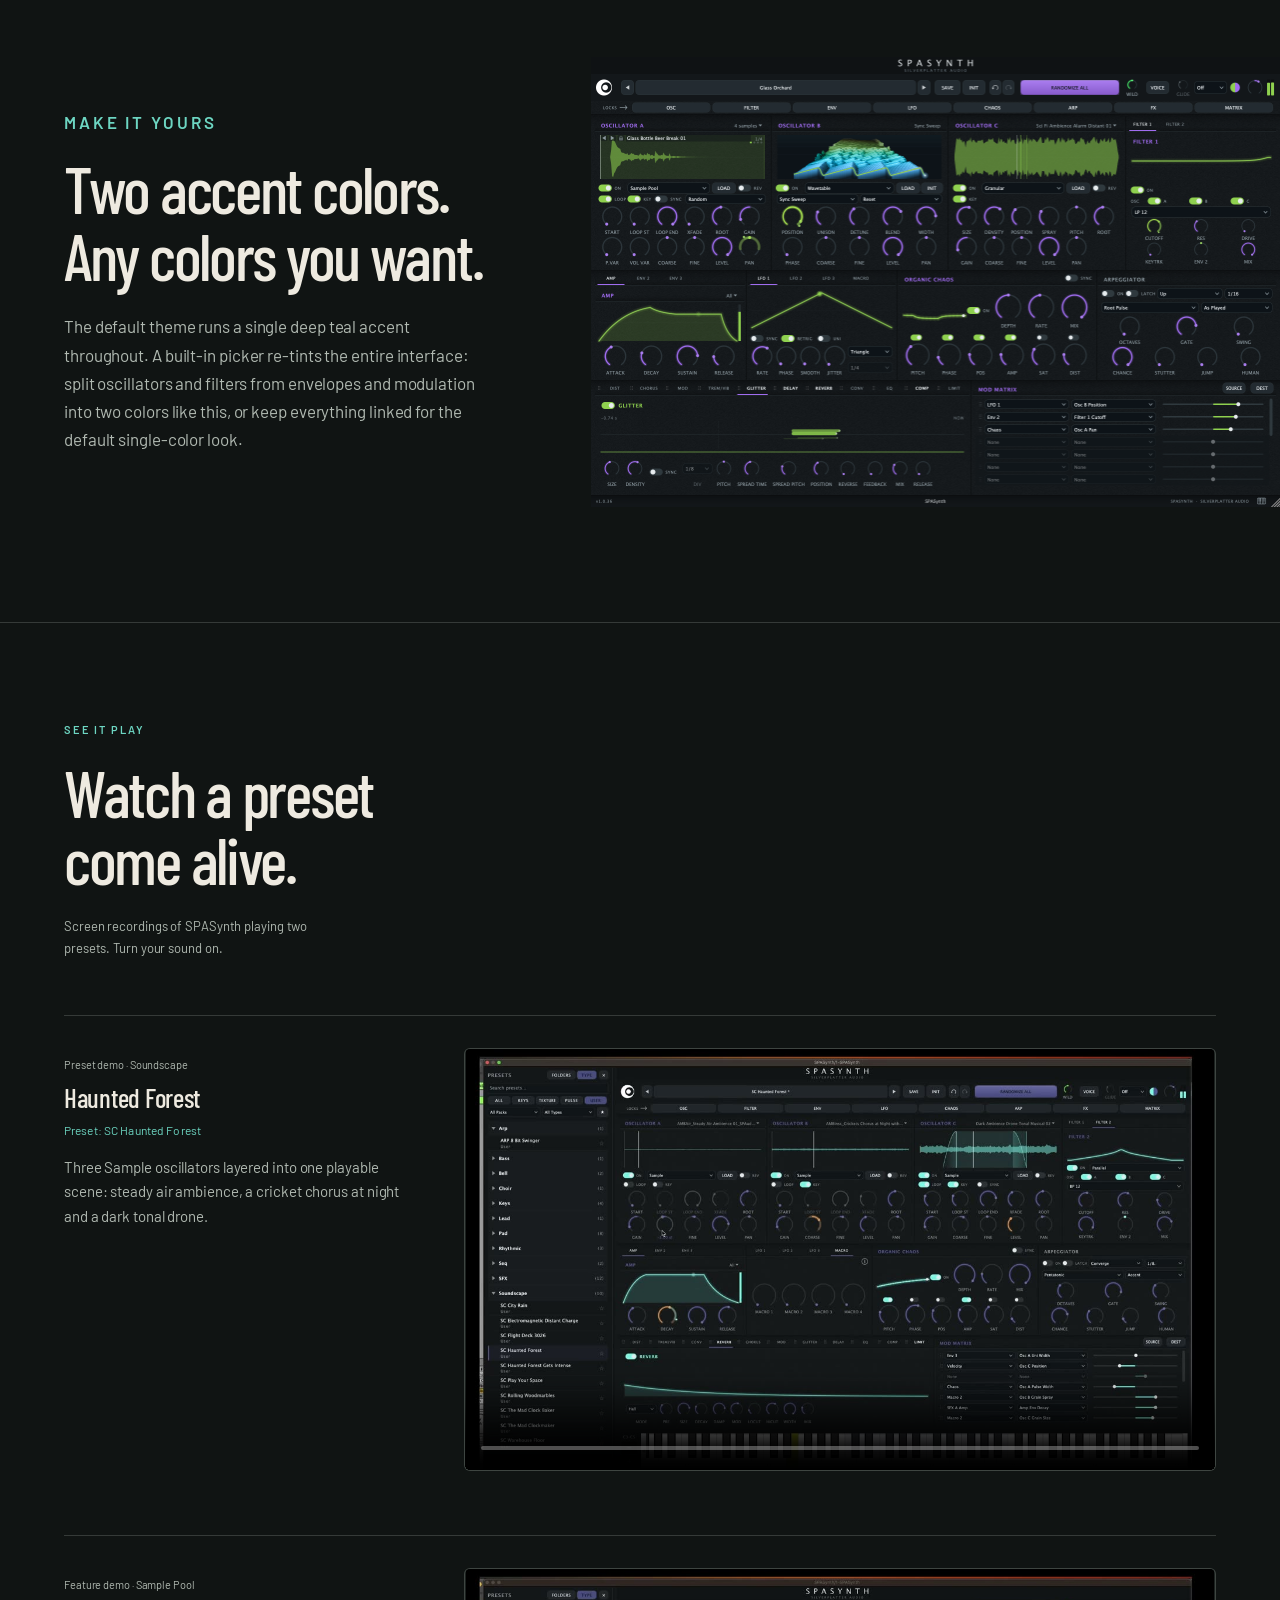
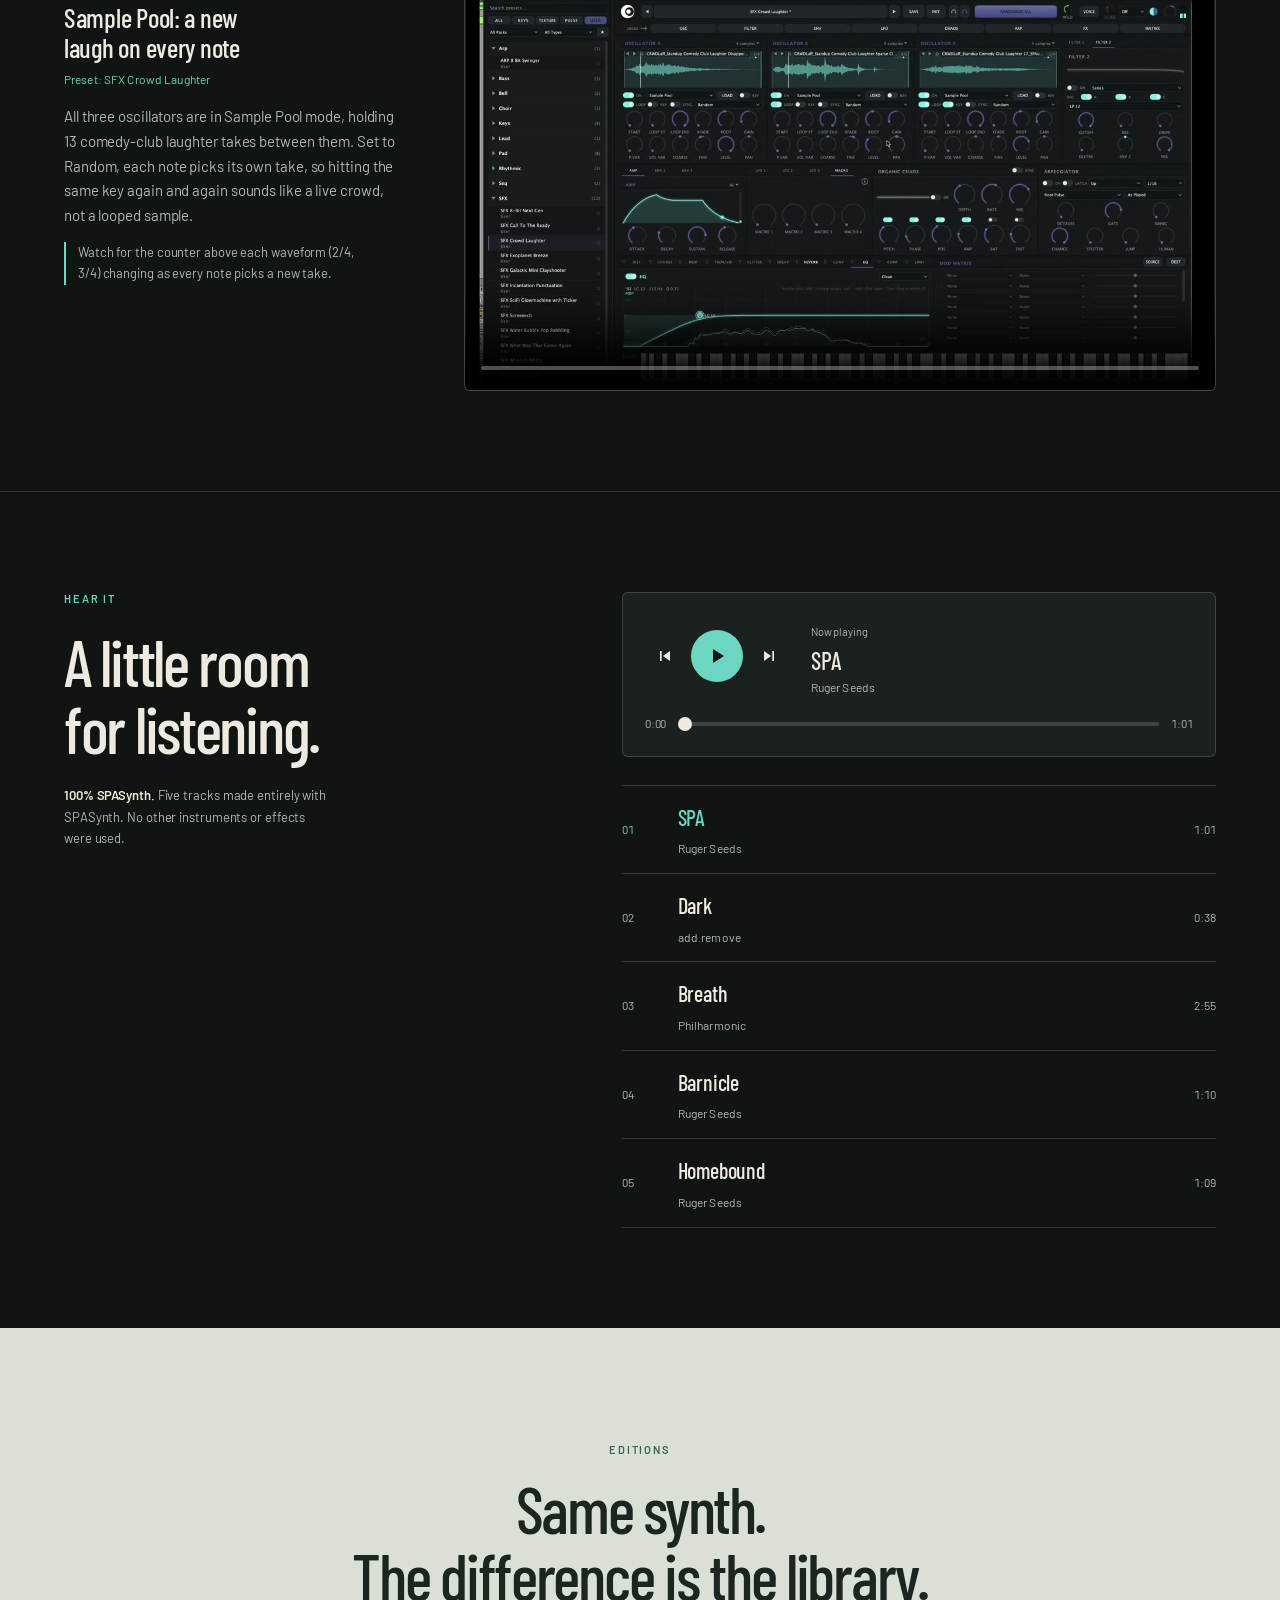
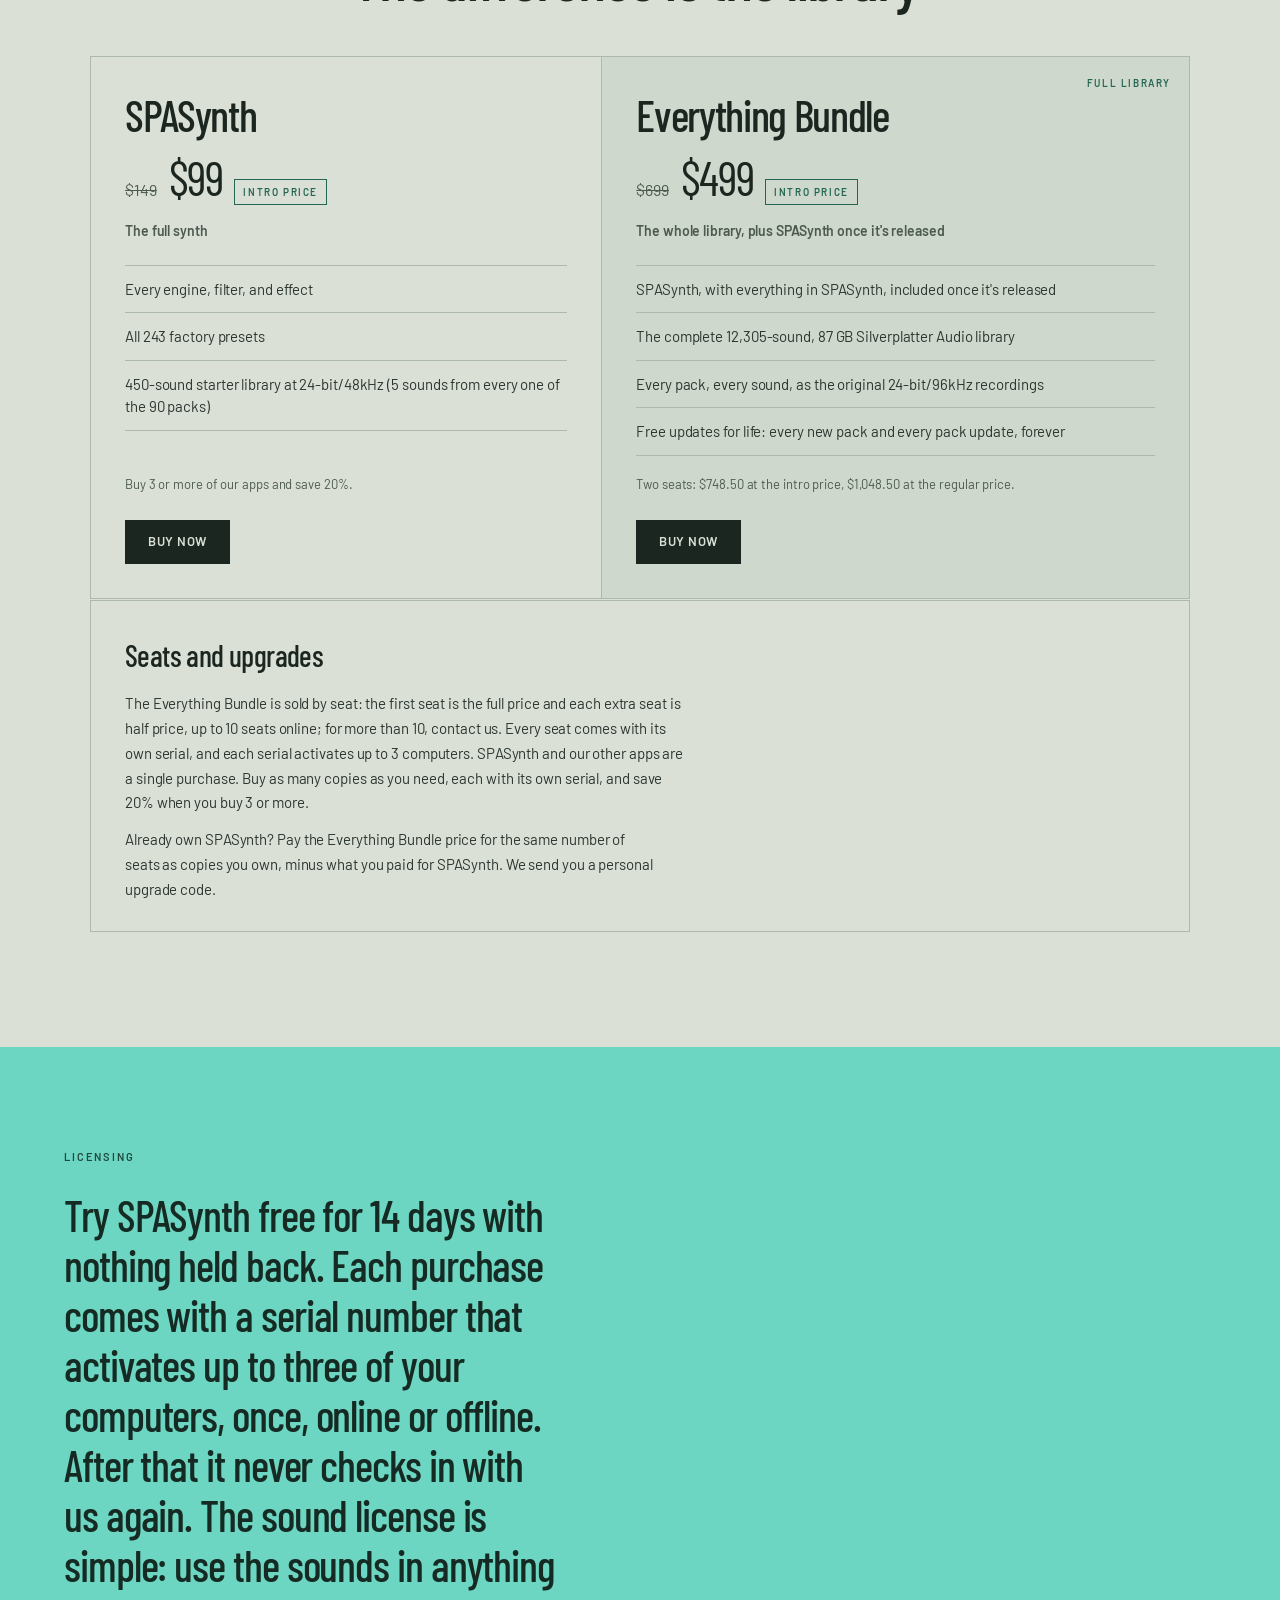
==== commit a25d130a: "Changelog and version: v1.0.38 Regenerated the changelog accordion from the product changelog and mo" ====
--- a/index.html
+++ b/index.html
@@ -129,7 +129,7 @@
       <img class="hero-synth" src="assets/scene/studio-assembled.webp?v=20261030-v1036" width="1600" height="1050" alt="A three-dimensional SPASynth instrument with wood side panels, black controls and turquoise displays." fetchpriority="high" data-sc-parallax="-0.45">
       <p class="object-caption">Software, imagined as hardware.</p>
     </div>
-    <div class="hero-foot"><span><span data-stat="packs">90</span> packs · up to <span data-stat="sounds">12,305</span> sounds · 14-day free trial</span><span class="release-status"><i aria-hidden="true"></i> v1.0.37 · AU · VST3 · AAX · Standalone</span></div>
+    <div class="hero-foot"><span><span data-stat="packs">90</span> packs · up to <span data-stat="sounds">12,305</span> sounds · 14-day free trial</span><span class="release-status"><i aria-hidden="true"></i> v1.0.38 · AU · VST3 · AAX · Standalone</span></div>
   </section>
 
   <!-- UI DEMO: a pinned beat. Scrolling opens the preset browser beside the synth, as the app does. -->
@@ -138,9 +138,9 @@
       <figure class="demo-figure">
         <div class="demo-inner">
           <div class="demo-panel-clip"><img class="demo-panel" src="assets/images/spasynth-demo-panel.png?v=20261004-1031" width="320" height="900" alt="" aria-hidden="true"></div>
-          <img class="demo-synth" src="assets/images/spasynth-demo-base.png?v=20261030-v1036" width="2760" height="1800" alt="The SPASynth v1.0.37 interface in its dark theme with teal accents. As the page scrolls, the preset browser panel opens beside it, listing packs and presets." loading="lazy">
+          <img class="demo-synth" src="assets/images/spasynth-demo-base.png?v=20261030-v1036" width="2760" height="1800" alt="The SPASynth v1.0.38 interface in its dark theme with teal accents. As the page scrolls, the preset browser panel opens beside it, listing packs and presets." loading="lazy">
         </div>
-        <figcaption>SPASynth v1.0.37</figcaption>
+        <figcaption>SPASynth v1.0.38</figcaption>
       </figure>
     </div>
   </section>
@@ -358,7 +358,7 @@
         <div class="specs-row"><dt>macOS 11+</dt><dd>Universal (Apple silicon &amp; Intel)</dd><dd class="specs-formats"><span class="tag">AU</span><span class="tag">VST3</span><span class="tag">AAX</span><span class="tag">Standalone</span></dd></div>
         <div class="specs-row"><dt>Windows 10+</dt><dd>64-bit</dd><dd class="specs-formats"><span class="tag">VST3</span><span class="tag">Standalone</span></dd></div>
       </dl>
-      <p class="specs-note">AAX (Pro Tools) is Mac only for now; Windows AAX is coming in a later update. Current release: v1.0.37. The full library (Everything Bundle) needs about <span data-stat="size">87 GB</span> of free space, and it can live on any drive, internal or external.</p>
+      <p class="specs-note">AAX (Pro Tools) is Mac only for now; Windows AAX is coming in a later update. Current release: v1.0.38. The full library (Everything Bundle) needs about <span data-stat="size">87 GB</span> of free space, and it can live on any drive, internal or external.</p>
     </div>
   </section>
 
@@ -394,7 +394,14 @@
 <!-- LIBRARY-STATS: numbers inside [data-stat] spans and the three description metas are generated by scripts/update-library-stats.py from the SPAStation catalog. Edit there, not here. -->
 <!-- CHANGELOG:START -->
 <details class="log-item">
-<summary><span class="log-version">v1.0.37</span> <span class="log-latest">Latest</span></summary>
+<summary><span class="log-version">v1.0.38</span> <span class="log-latest">Latest</span></summary>
+<div class="log-body">
+<p>Improved</p>
+<ul><li>The preset browser's quick filters are now ALL, FACTORY and USER. The KEYS, TEXTURE and PULSE chips belonged to the per-pack presets that the factory banks replaced, so they no longer found anything. Sound types are still in the TYPE menu, and the bank menu now reads "All Banks".</li></ul>
+</div>
+</details>
+<details class="log-item">
+<summary><span class="log-version">v1.0.37</span></summary>
 <div class="log-body">
 <p>New</p>
 <ul><li>The wavetable, analog, FM, pluck and noise modes now show a new Tape display: a receding history of the sound with colour that follows its brightness, the filter and the notes you hold. It follows your display accent colour, greys out when the oscillator is off, and sample and granular modes keep their familiar displays.</li><li>Factory presets are reorganised into banks: Synth, Drums, Rhythmic Loops, Hybrid Design and Sample Pool, plus an Artist Presets folder with add.remove and Ruger Seeds. 243 factory presets in all.</li><li>SPASynth can now run in Pro Tools on Mac as an AAX plug-in, installed from the Mac installer as an optional "Pro Tools (AAX)" choice.</li></ul>
@@ -656,7 +663,7 @@
     <a class="product-link" href="#editions">Get SPASynth <span aria-hidden="true">↗</span></a>
     <div class="close-bottom">
       <a class="close-logo" href="https://www.silverplatteraudio.com" target="_blank" rel="noopener"><img src="assets/branding/SPAudio_logo_square_black.svg" alt="Silverplatter Audio" width="28" height="28"> Silverplatter Audio</a>
-      <span>SPASynth v1.0.37 · Built on the Silverplatter Audio sound library</span>
+      <span>SPASynth v1.0.38 · Built on the Silverplatter Audio sound library</span>
       <nav class="close-nav" aria-label="Footer"><a href="#hook">Library</a><a href="#editions">Editions</a><a href="#licensing">Licensing</a><a href="#faq">FAQ</a><a href="#changelog">Changelog</a></nav>
     </div>
   </footer>
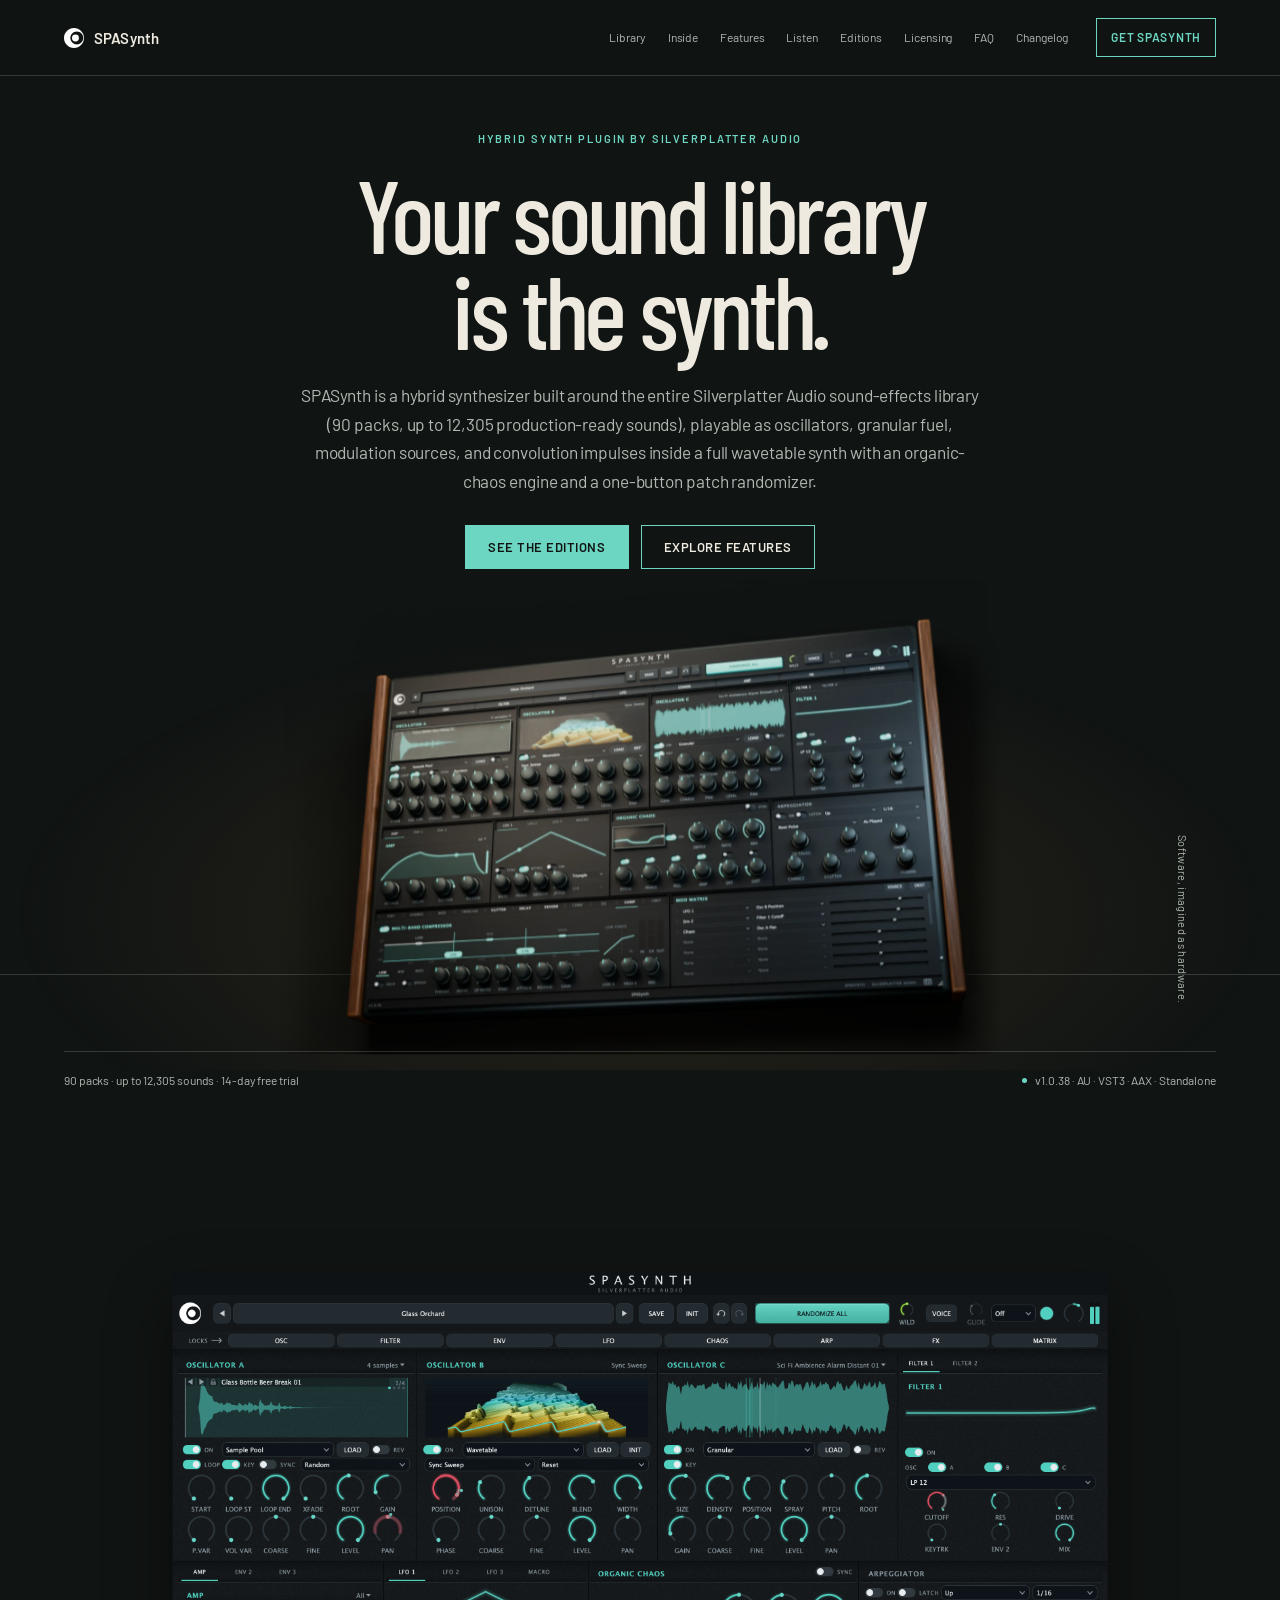
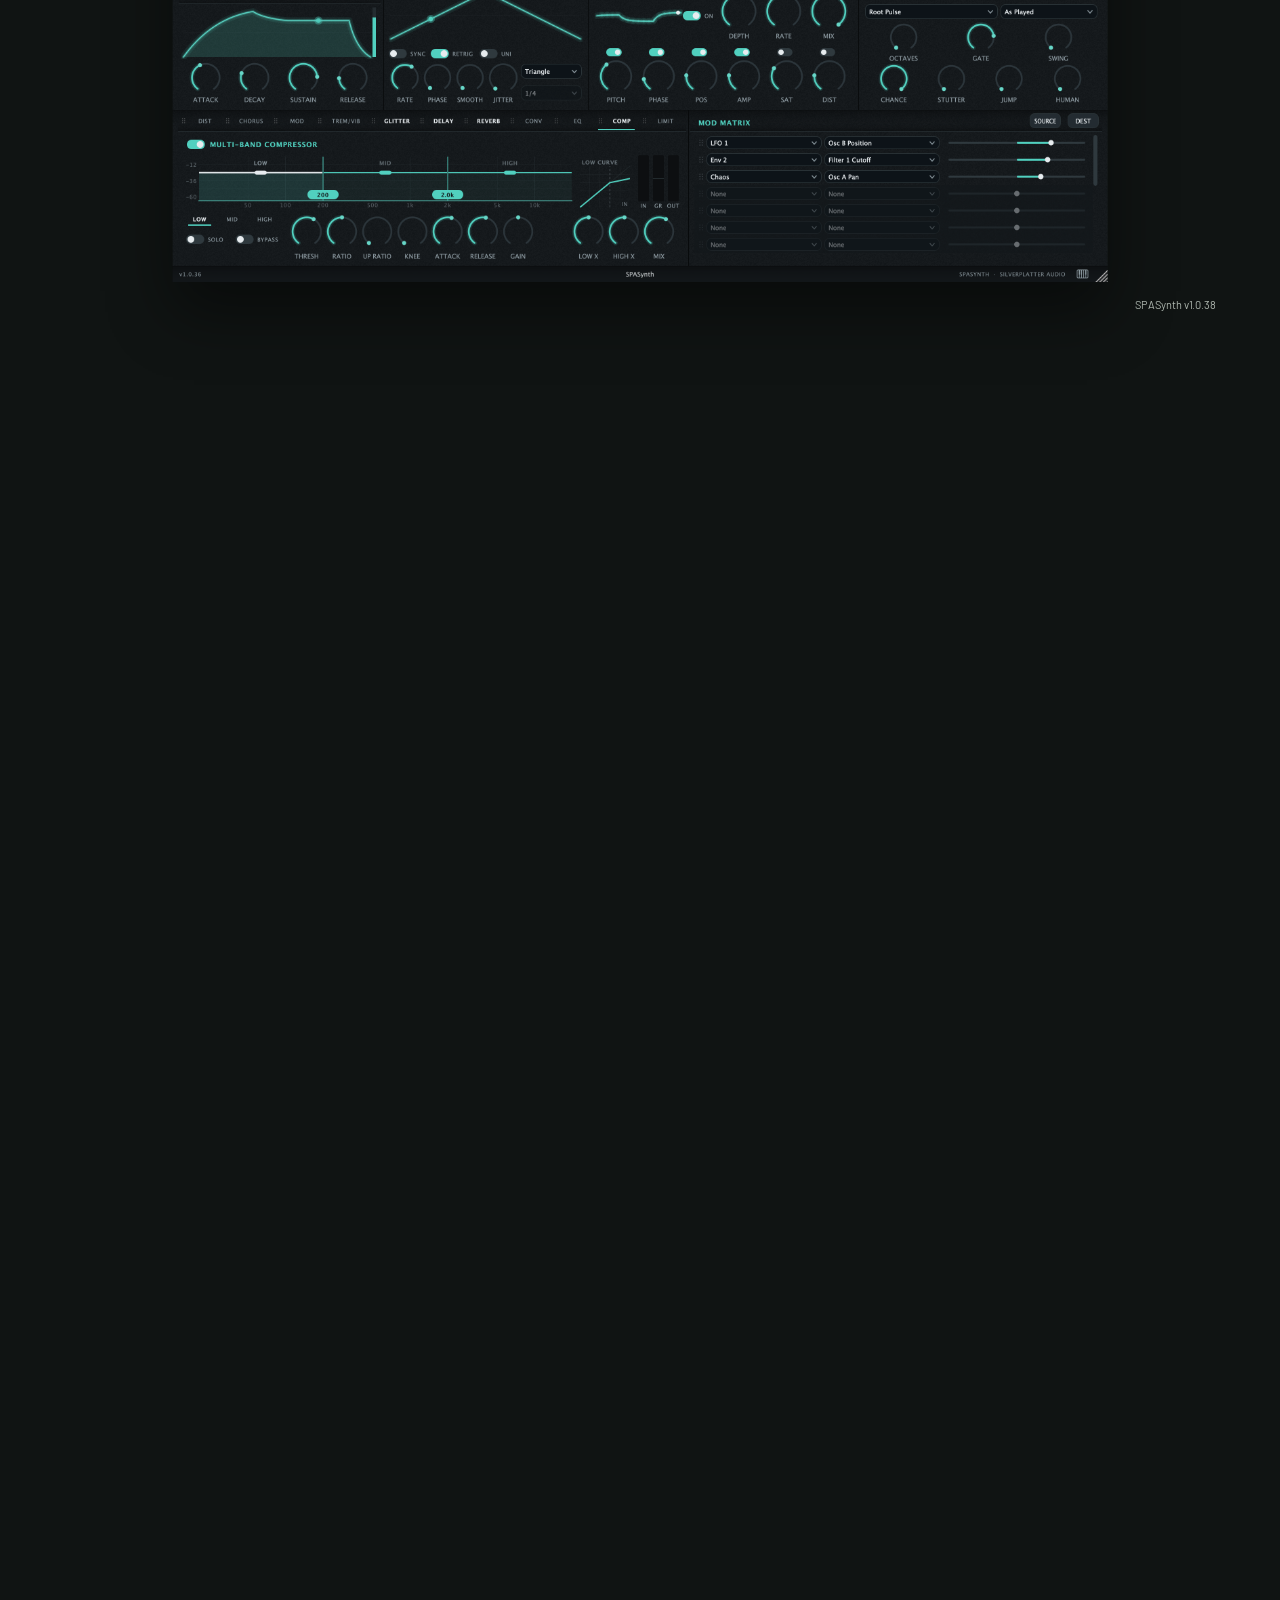
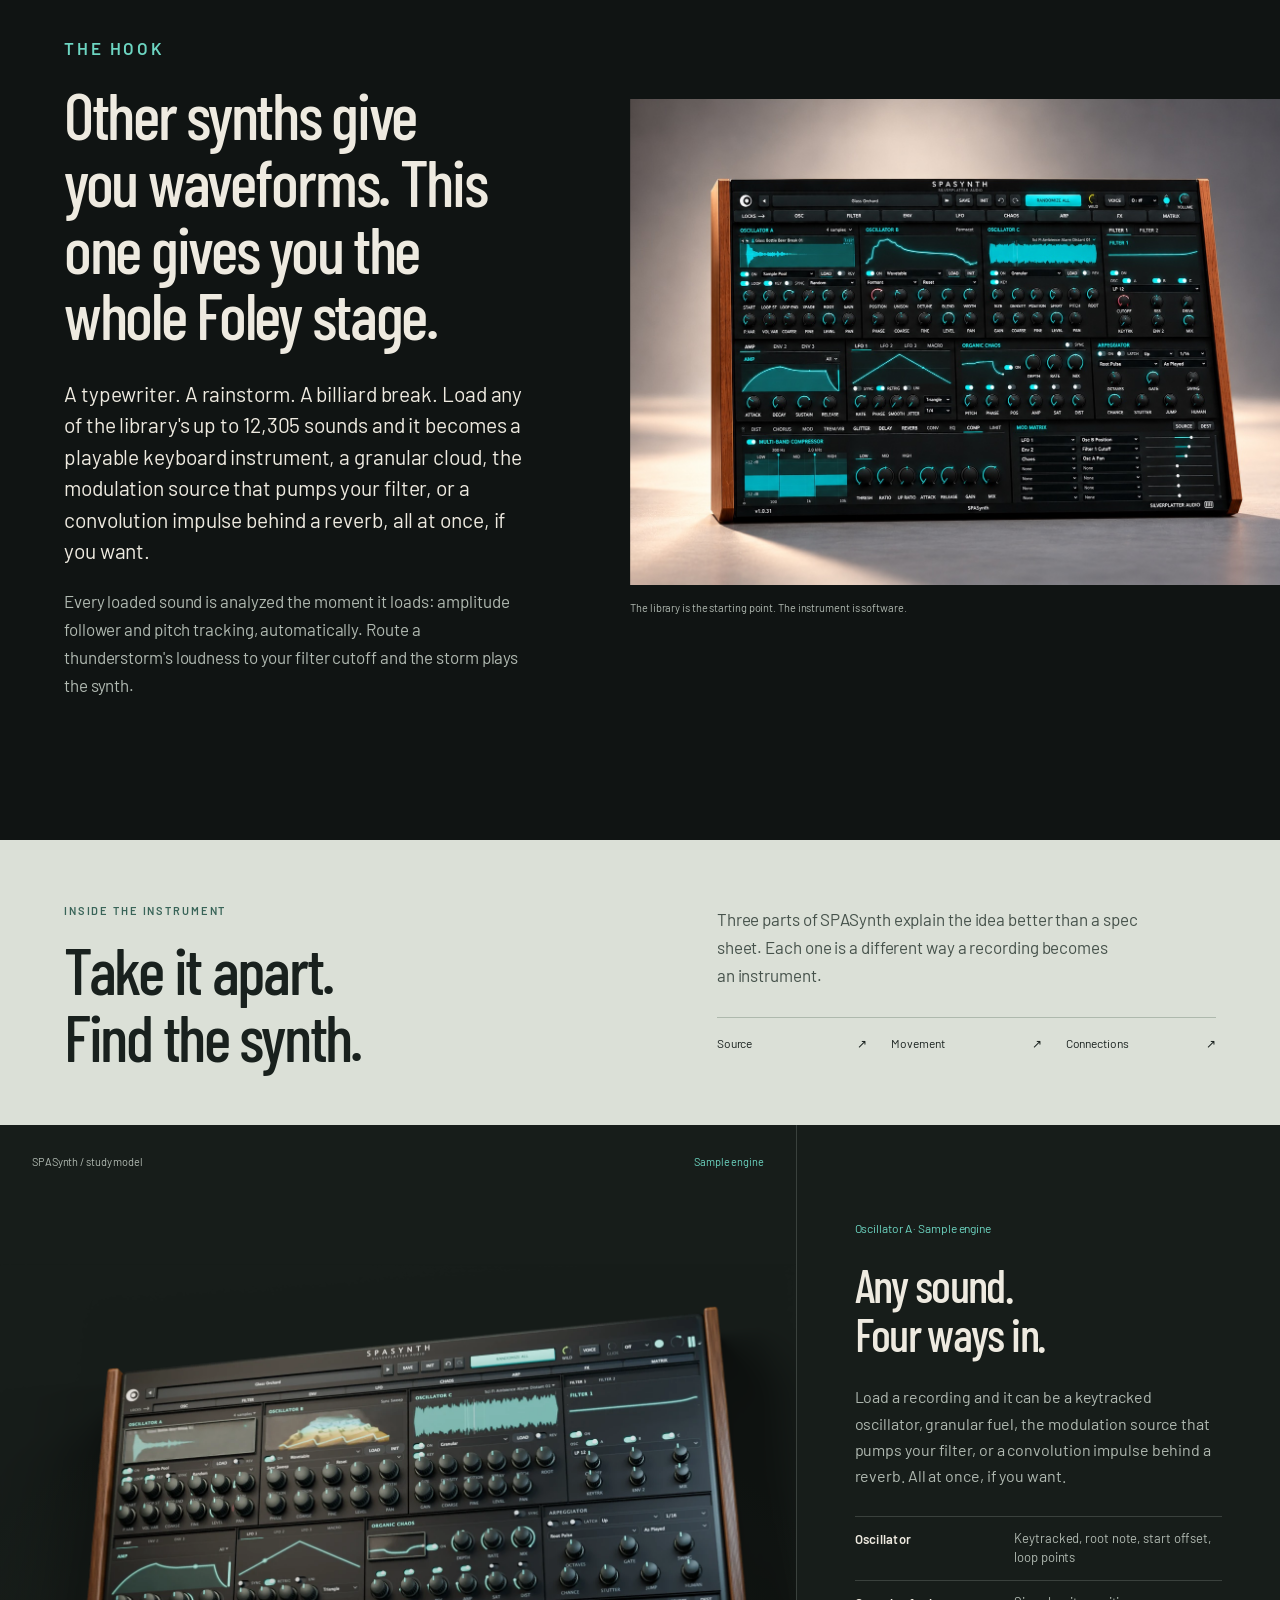
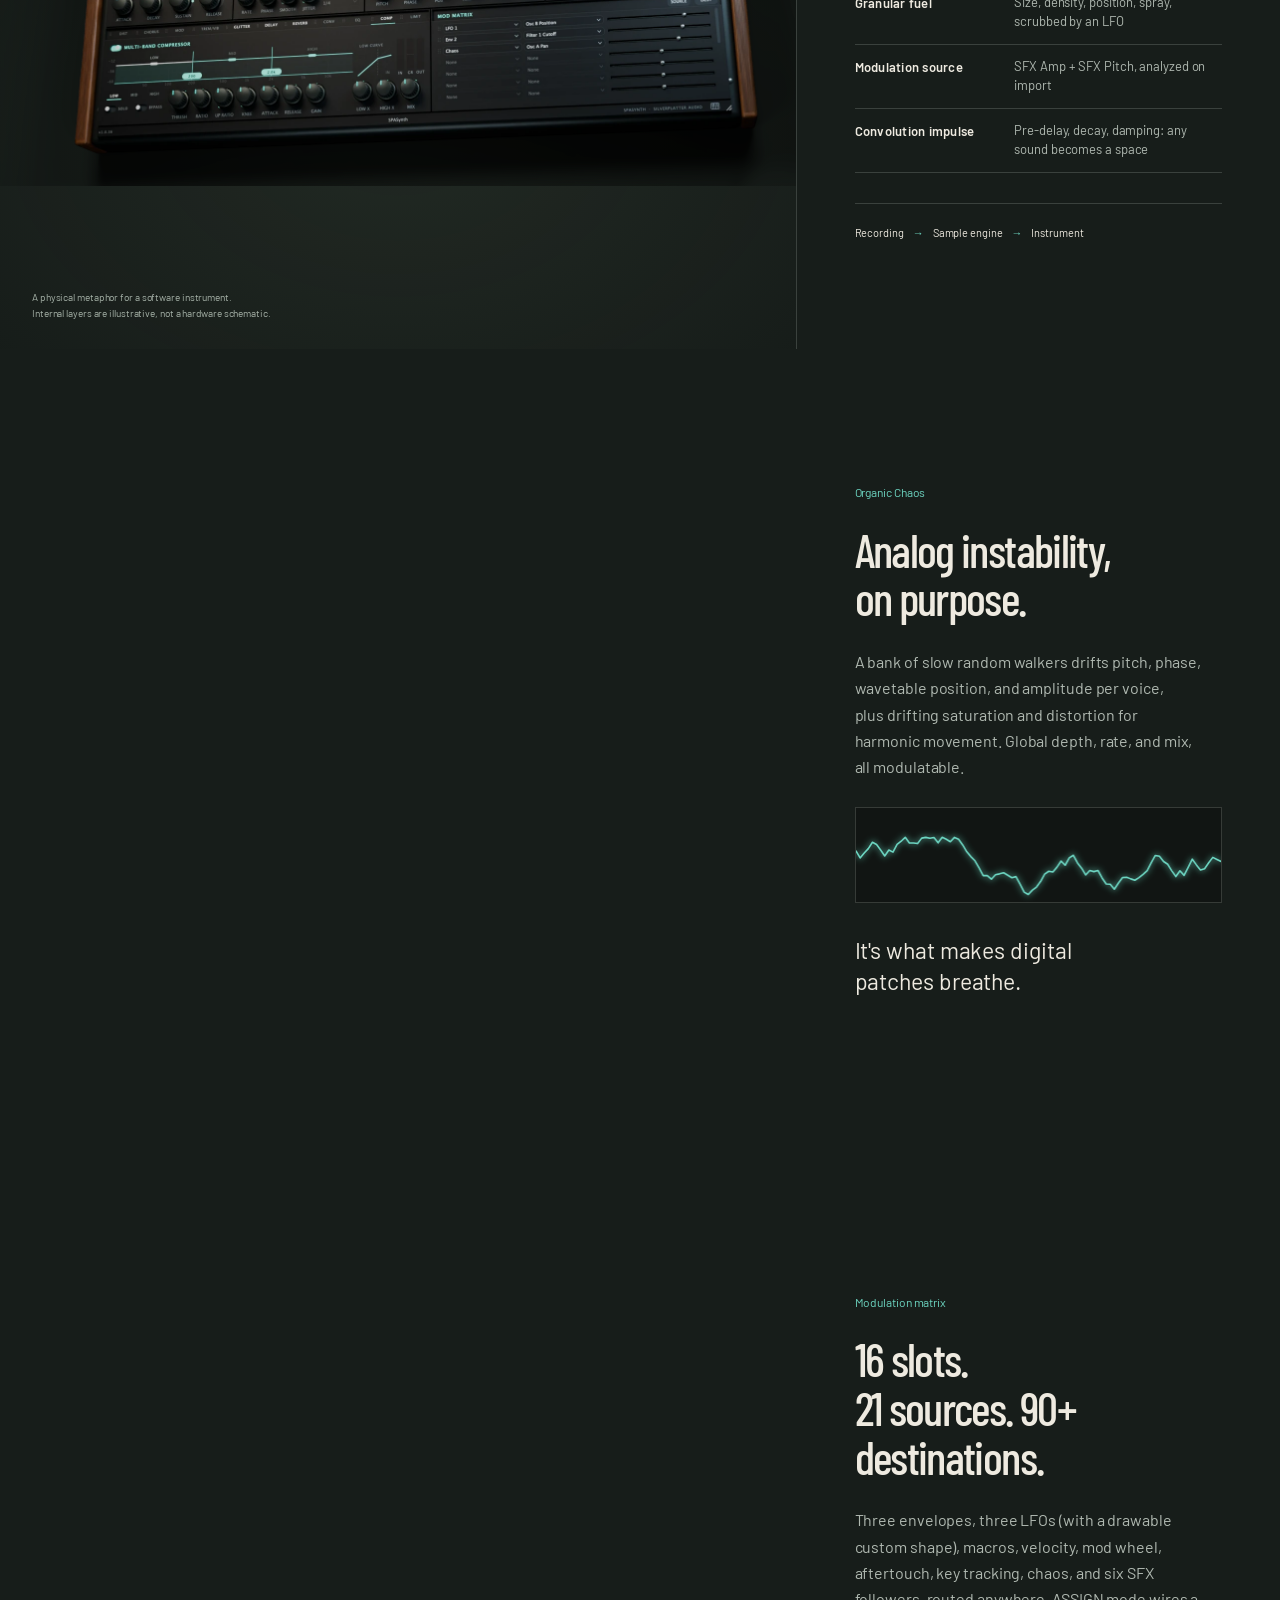
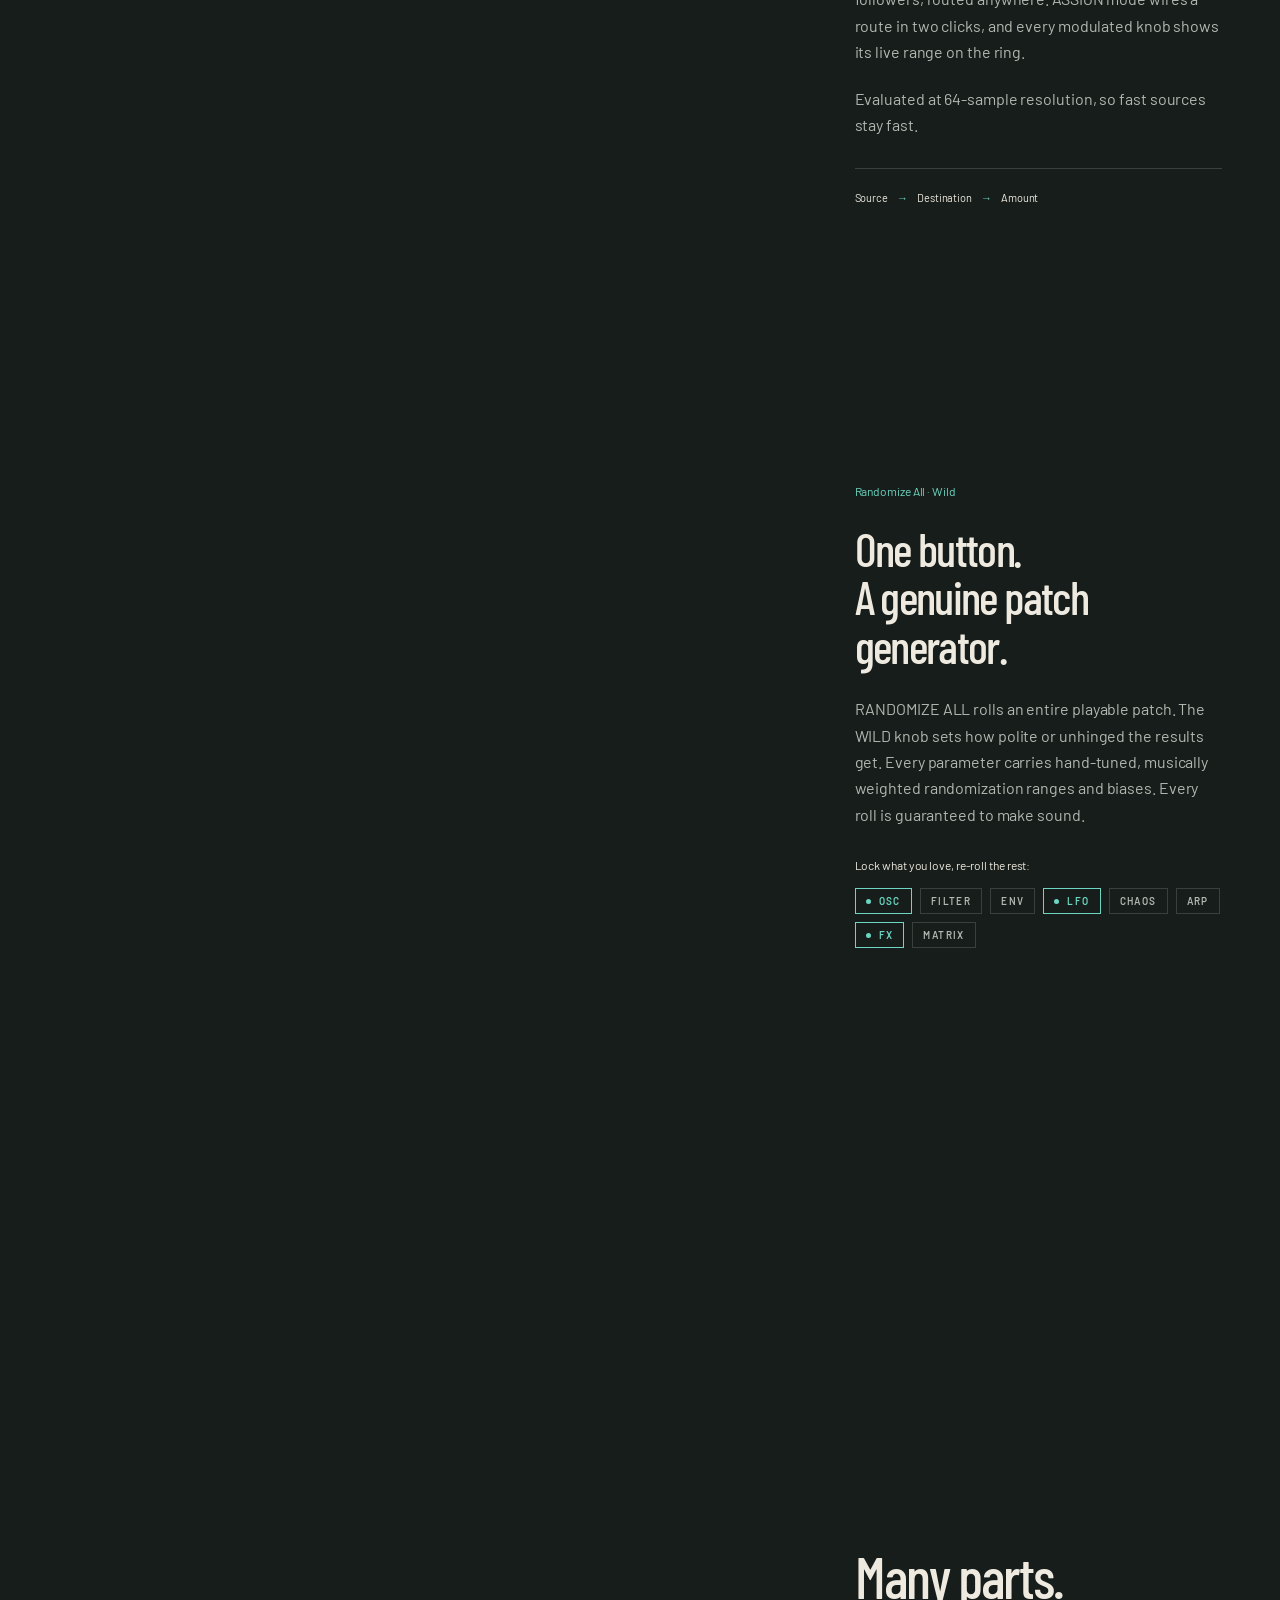
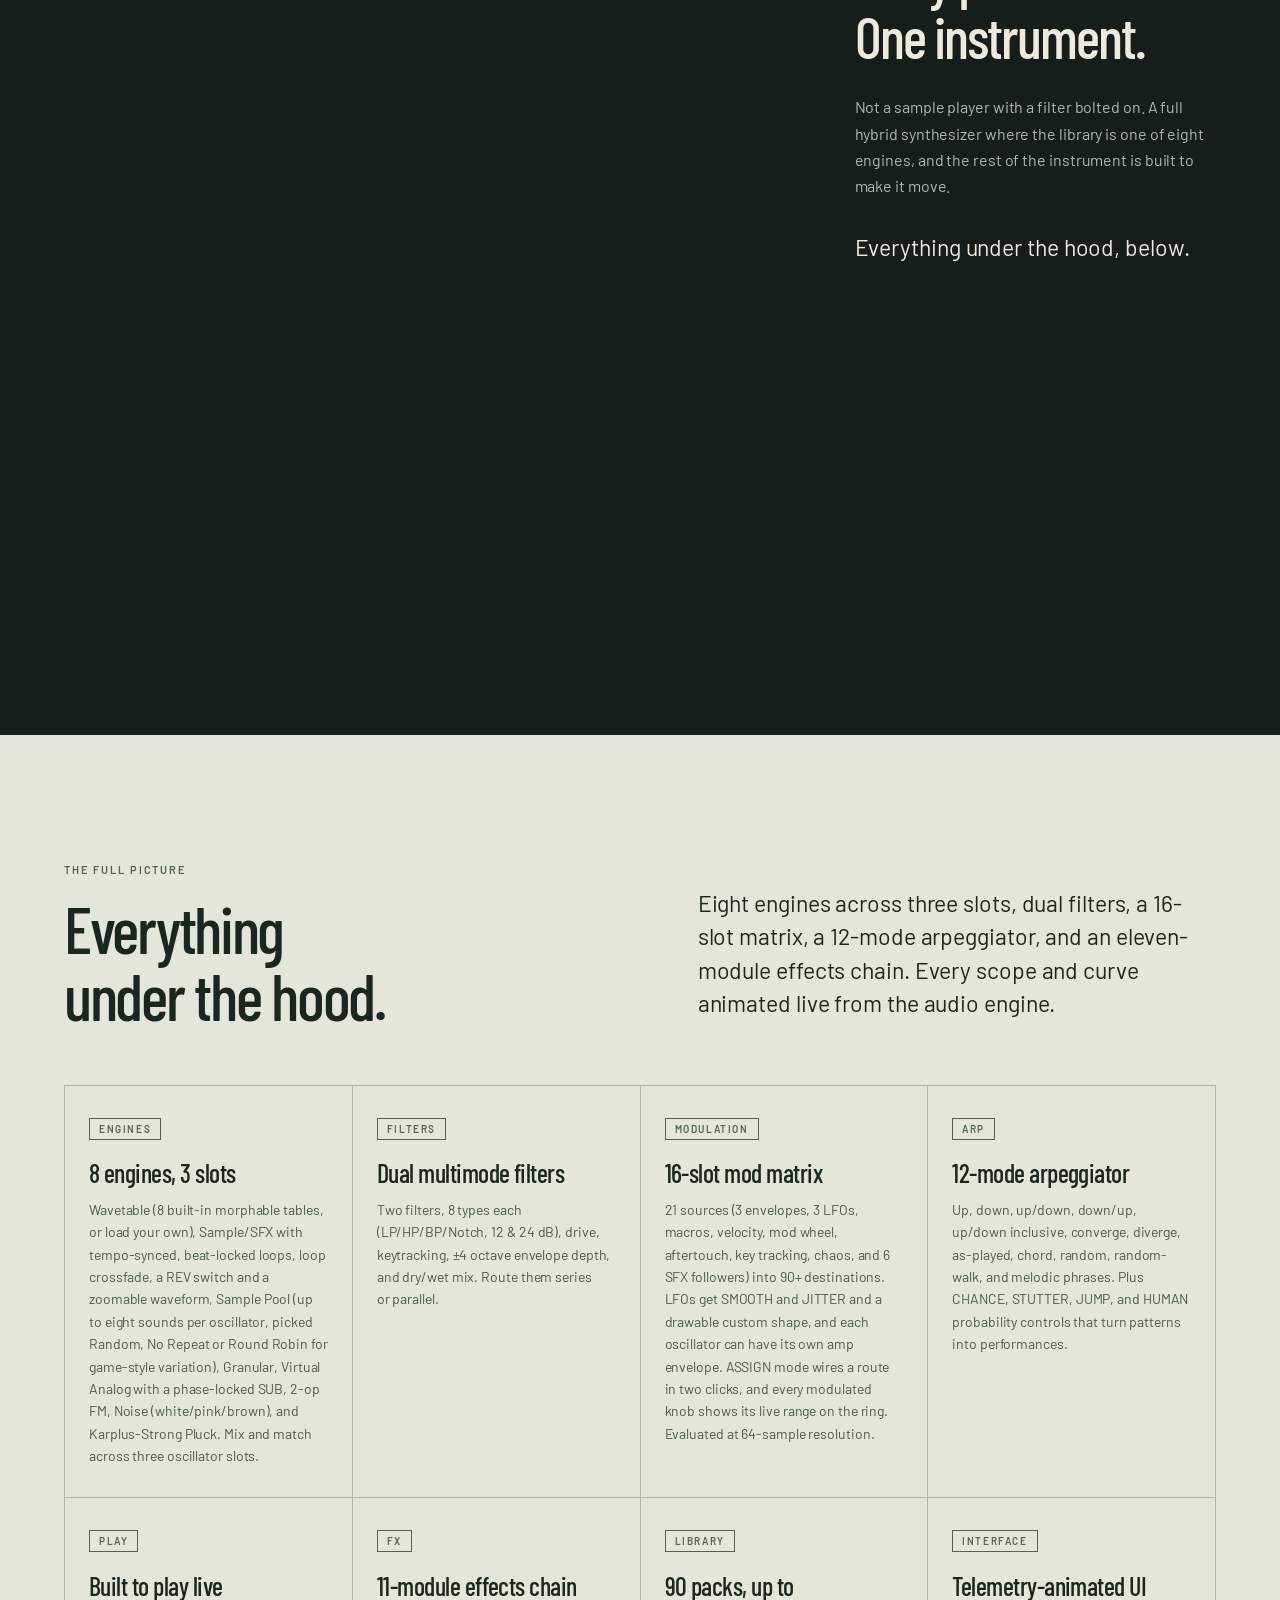
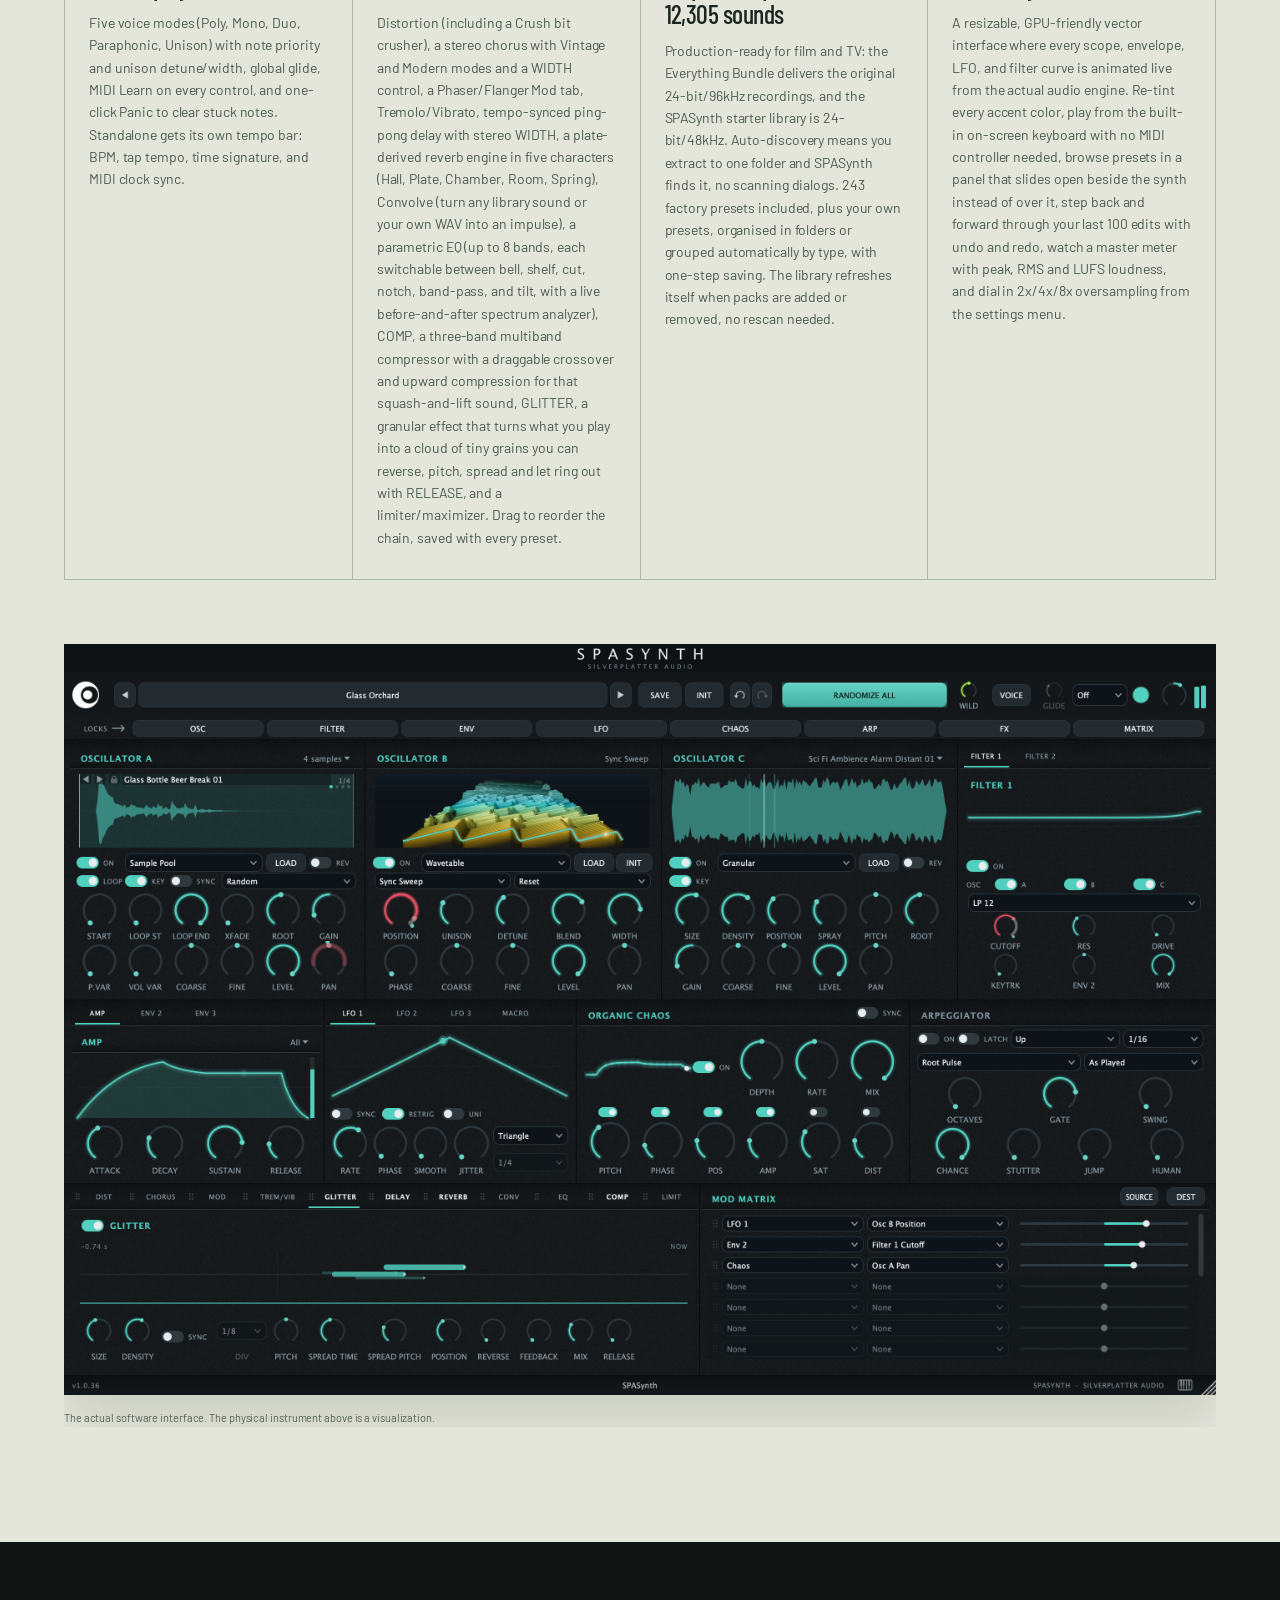
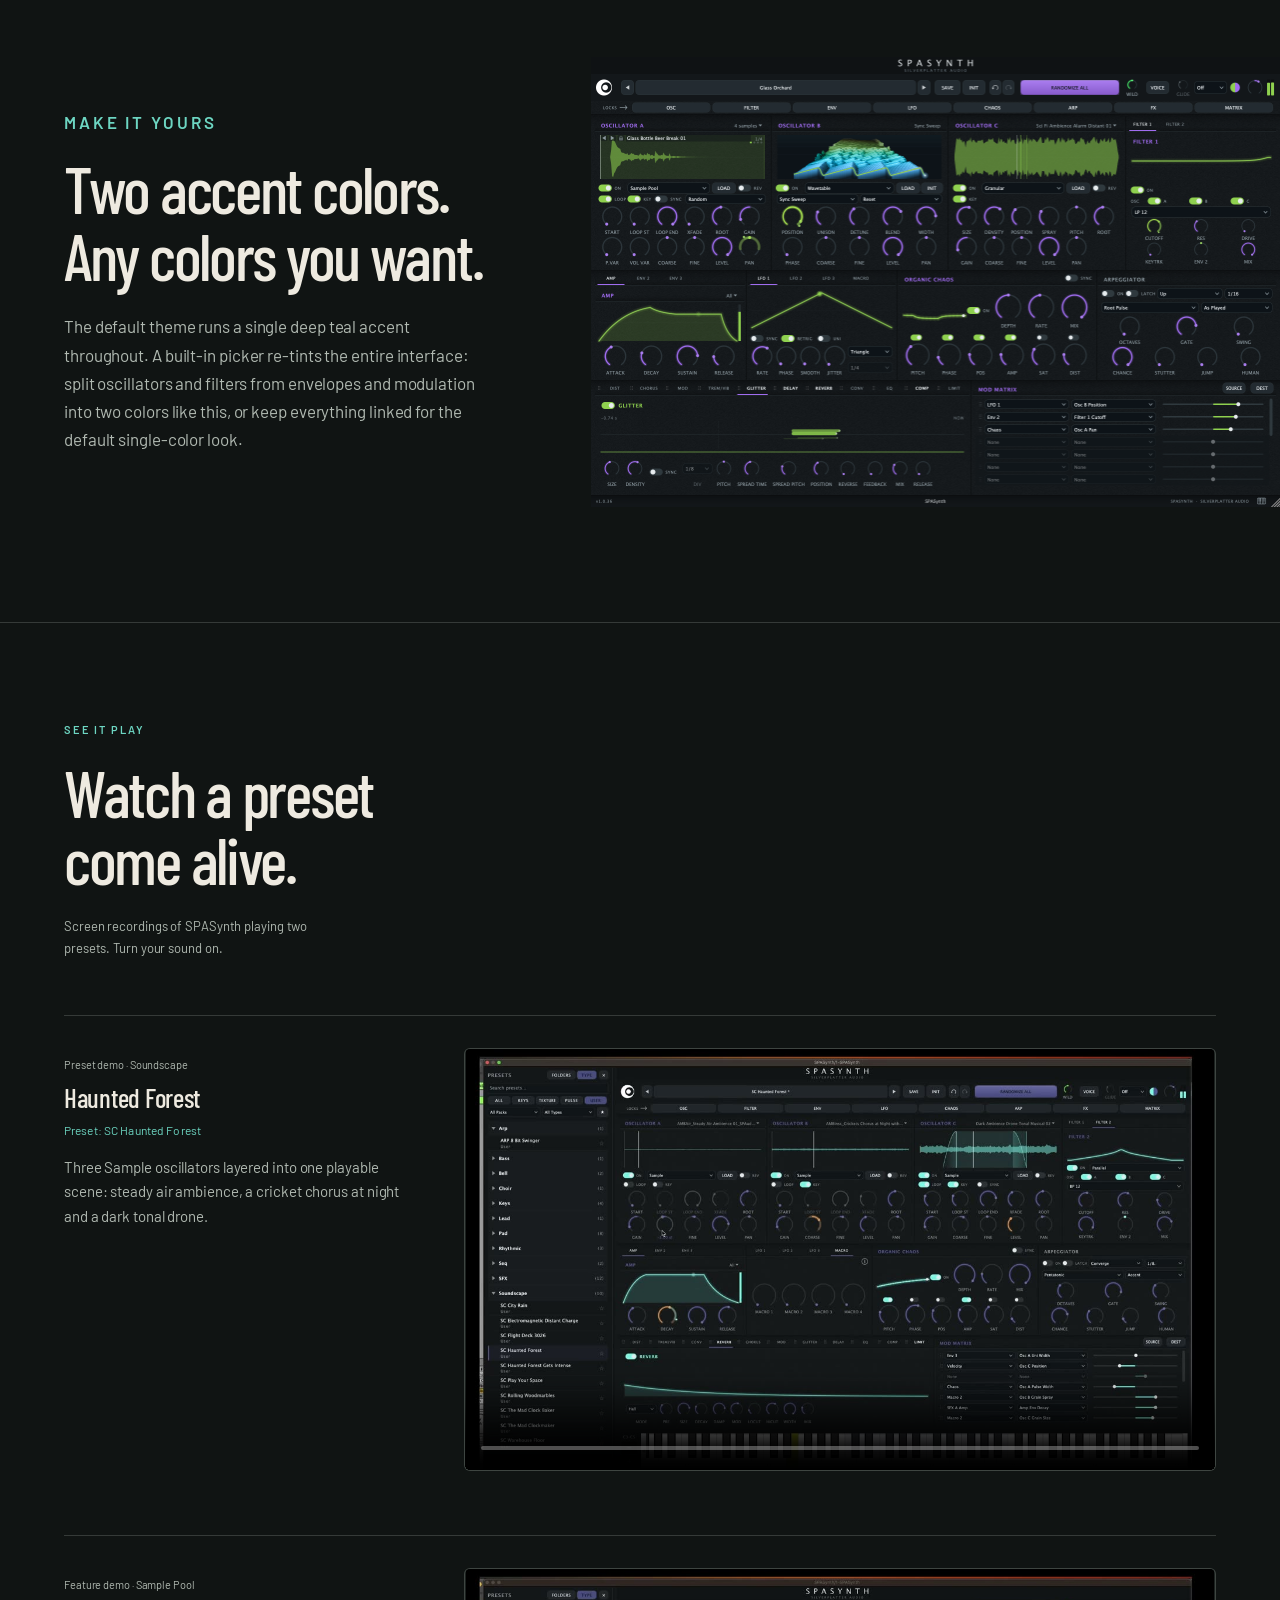
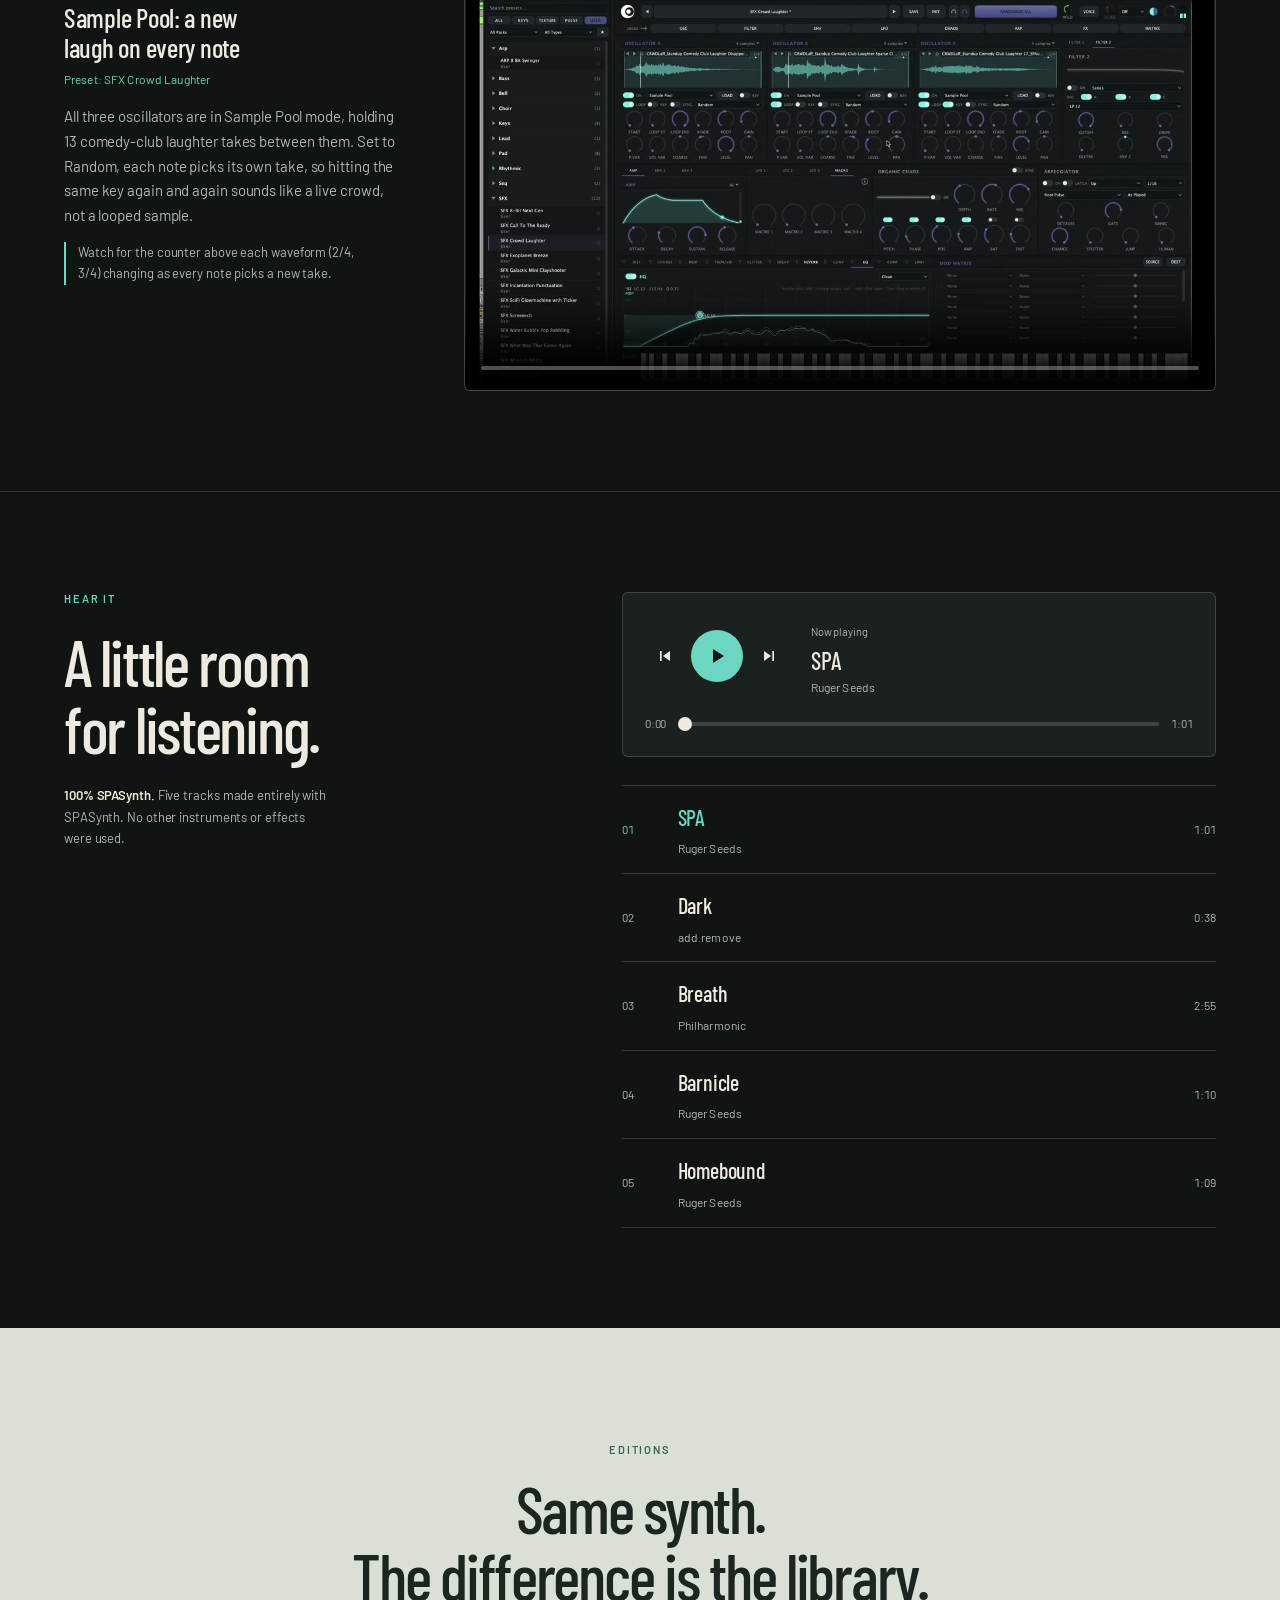
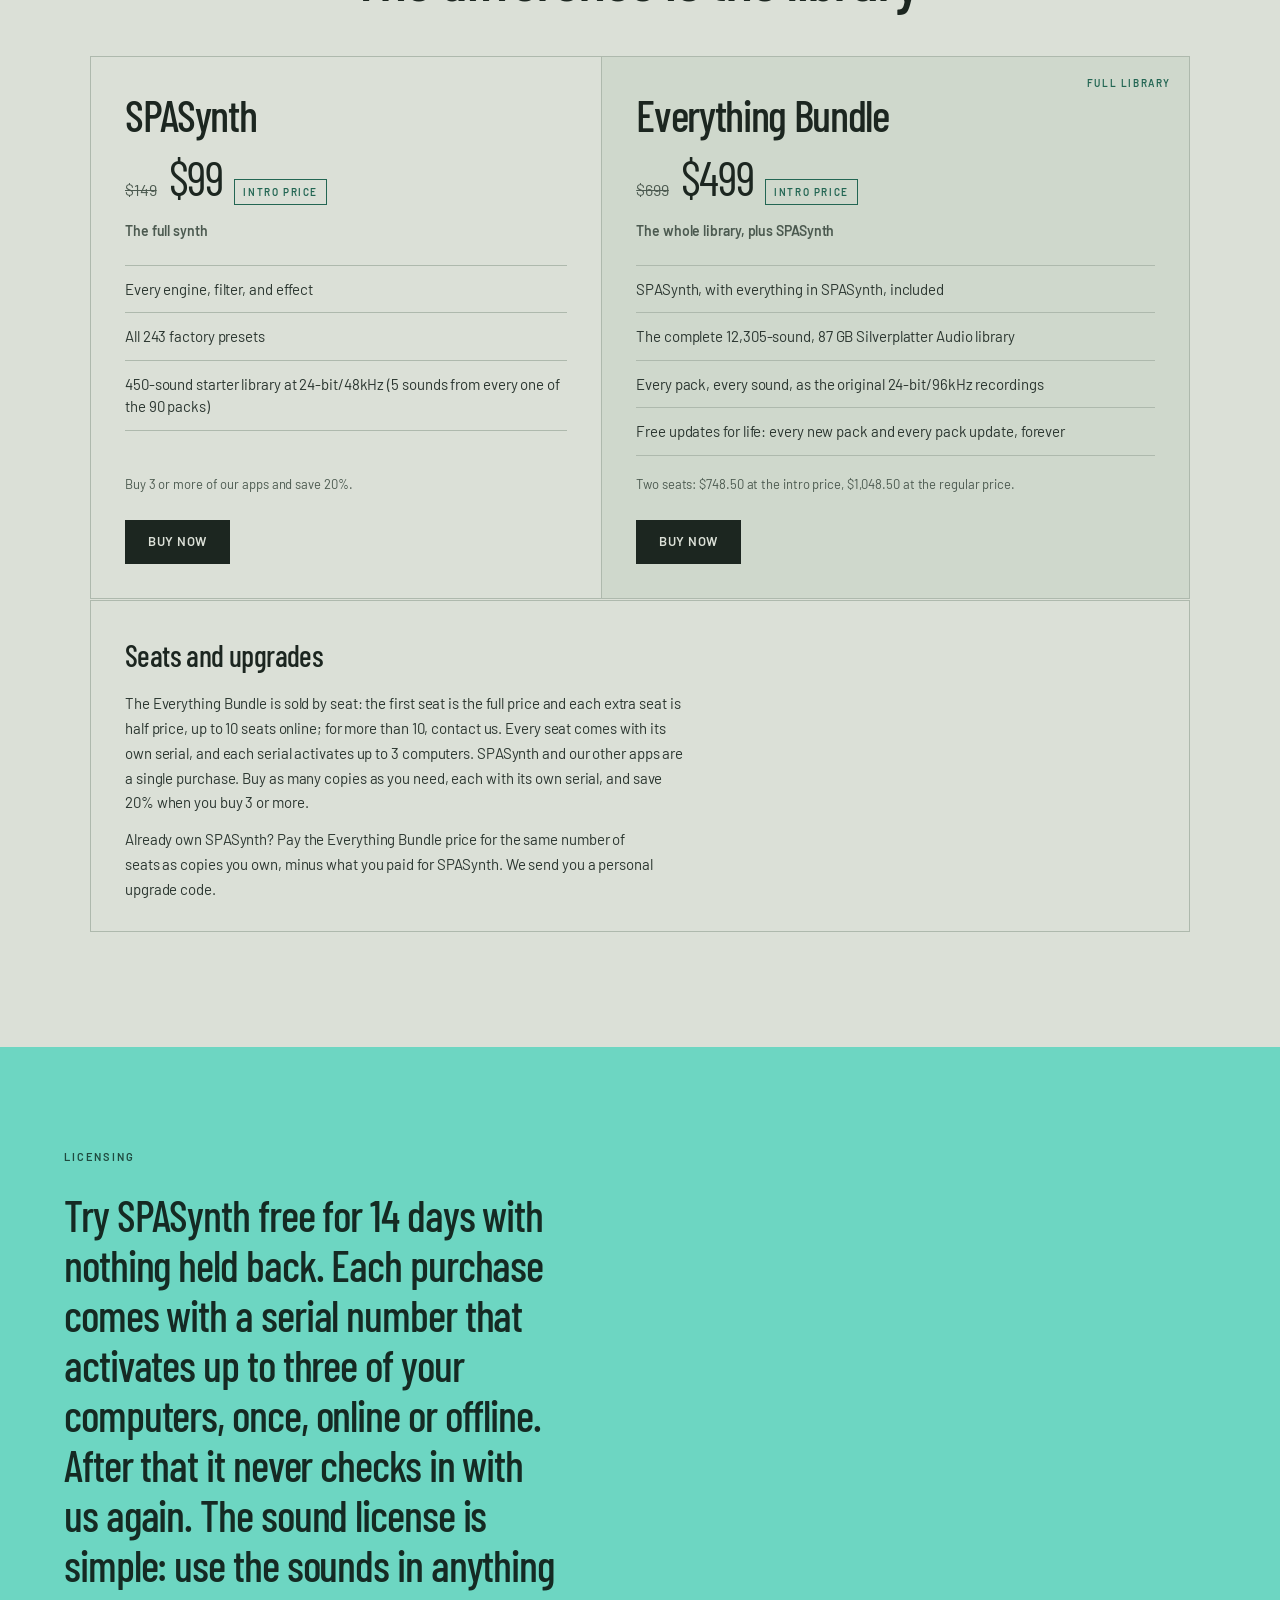
==== commit f24cb0e6: "Everything Bundle copy: SPASynth is released (no 'once it's released'); FAQ points to SPAStation for" ====
--- a/index.html
+++ b/index.html
@@ -324,9 +324,9 @@
         <span class="edition-badge">Full library</span>
         <h3>Everything Bundle</h3>
         <div class="edition-price"><span class="price-original">$699</span><span class="price-current">$499</span><span class="price-badge">Intro price</span></div>
-        <p class="edition-tag">The whole library, plus SPASynth once it's released</p>
+        <p class="edition-tag">The whole library, plus SPASynth</p>
         <ul>
-          <li>SPASynth, with everything in SPASynth, included once it's released</li>
+          <li>SPASynth, with everything in SPASynth, included</li>
           <li>The complete <span data-stat="sounds">12,305</span>-sound, <span data-stat="size">87 GB</span> Silverplatter Audio library</li>
           <li>Every pack, every sound, as the original 24-bit/96kHz recordings</li>
           <li>Free updates for life: every new pack and every pack update, forever</li>
@@ -371,11 +371,11 @@
       <details class="faq-item"><summary>Do I need the library on my system drive?</summary><p>No. Point SPASynth at the library folder wherever it lives: external drive, NAS, wherever. Auto-discovery finds it, and presets use portable paths so sessions survive the library living anywhere.</p></details>
       <details class="faq-item"><summary>I already own Silverplatter sound-effects libraries. Can SPASynth use them?</summary><p>Yes. Point SPASynth at the folder holding your packs with SET LIBRARY, no copying into a separate folder, and it builds presets from whatever it finds. Sample rate doesn't matter, so 24-bit/96kHz originals play as-is. Own some packs? You'll see exactly those.</p></details>
       <details class="faq-item"><summary>Do I need to re-download or reorganize my libraries?</summary><p>No re-download and no conversion. Keep your libraries where they are and point SPASynth at them. The only catch: SPASynth reads one library folder at a time, so if your packs are scattered across drives, put them under a single parent folder.</p></details>
-      <details class="faq-item"><summary>I own the Everything Bundle. Do I get SPASynth?</summary><p>Yes, free once it's released, with lifetime updates. Your serial is issued from your order history, and you point SPASynth at your existing Everything Bundle folder with SET LIBRARY: no re-download, no reorganizing.</p></details>
+      <details class="faq-item"><summary>I own the Everything Bundle. Do I get SPASynth?</summary><p>Yes, free, with lifetime updates. Your serial is waiting in SPAStation, our free app (sign in with the email address you ordered with), and you point SPASynth at your existing Everything Bundle folder with SET LIBRARY: no re-download, no reorganizing.</p></details>
       <details class="faq-item"><summary>Do I get new packs as Silverplatter Audio releases them?</summary><p>Yes, with the Everything Bundle: every new pack, and every update to an existing pack, is yours forever at no extra cost. SPASynth on its own includes the starter library only; to get the full library and its updates, upgrade to the bundle.</p></details>
       <details class="faq-item"><summary>How do I download the library after I buy it?</summary><p>The Everything Bundle gives you the original 24-bit/96kHz recordings, pack by pack, two ways: from the download links in your Shopify order emails, or directly inside SPAStation, our free download manager, which can also install packs straight into your SPASynth library folder. Unzip the packs into one folder and SPASynth finds them automatically next time it opens. The <span data-stat="starter">450</span>-sound SPASynth starter library is a single small 24-bit/48kHz download, also available from your Shopify order links and from SPAStation. Links stay valid, so you can come back and re-download anytime.</p></details>
       <!-- TODO: link "SPAStation" above to its public download page once it is live -->
-      <details class="faq-item"><summary>What is the difference between SPASynth and the Everything Bundle?</summary><p>Same synth, same serial licensing. SPASynth on its own comes with the 450-sound starter library. The Everything Bundle gives you the complete Silverplatter Audio library and free updates for life, and includes SPASynth once it's released.</p></details>
+      <details class="faq-item"><summary>What is the difference between SPASynth and the Everything Bundle?</summary><p>Same synth, same serial licensing. SPASynth on its own comes with the 450-sound starter library. The Everything Bundle gives you the complete Silverplatter Audio library and free updates for life, and includes SPASynth.</p></details>
       <details class="faq-item"><summary>How do I upgrade from SPASynth to the Everything Bundle?</summary><p>Pay the Everything Bundle price for the same number of seats as copies you own, minus what you paid for SPASynth. We send you a personal upgrade code. Then download the complete <span data-stat="sounds">12,305</span>-sound library and drop it in the same folder as your starter library. No reinstall and no new serial.</p></details>
       <details class="faq-item"><summary>Can I buy more than one copy or seat?</summary><p>Yes. The Everything Bundle is sold by seat, from 1 to 10 seats online; for more than 10, contact us. The first seat is the full price and each extra seat is half price, so two seats of the Everything Bundle at the intro price are $748.50. SPASynth and our other apps are a single purchase: add as many copies as you need to your cart, and buying 3 or more of our apps saves you 20%. Every seat and every copy comes with its own serial, and each serial activates up to 3 computers.</p></details>
       <details class="faq-item"><summary>How does licensing work?</summary><p>SPASynth uses a serial number. When you first open the plugin window you get a full 14-day trial with nothing held back. After that, until you activate, it runs in demo mode: it goes silent for a moment about once a minute and preset saving is turned off, but your sessions always open and play. One serial activates up to 3 of your computers. Activation is a one-time step, online from inside the plugin or offline by following the steps in the license panel from another device, and once activated SPASynth never checks in with us again and keeps working offline for good. You can deactivate a computer anytime, from the plugin or from SPAStation, to move your activation to another machine.</p></details>
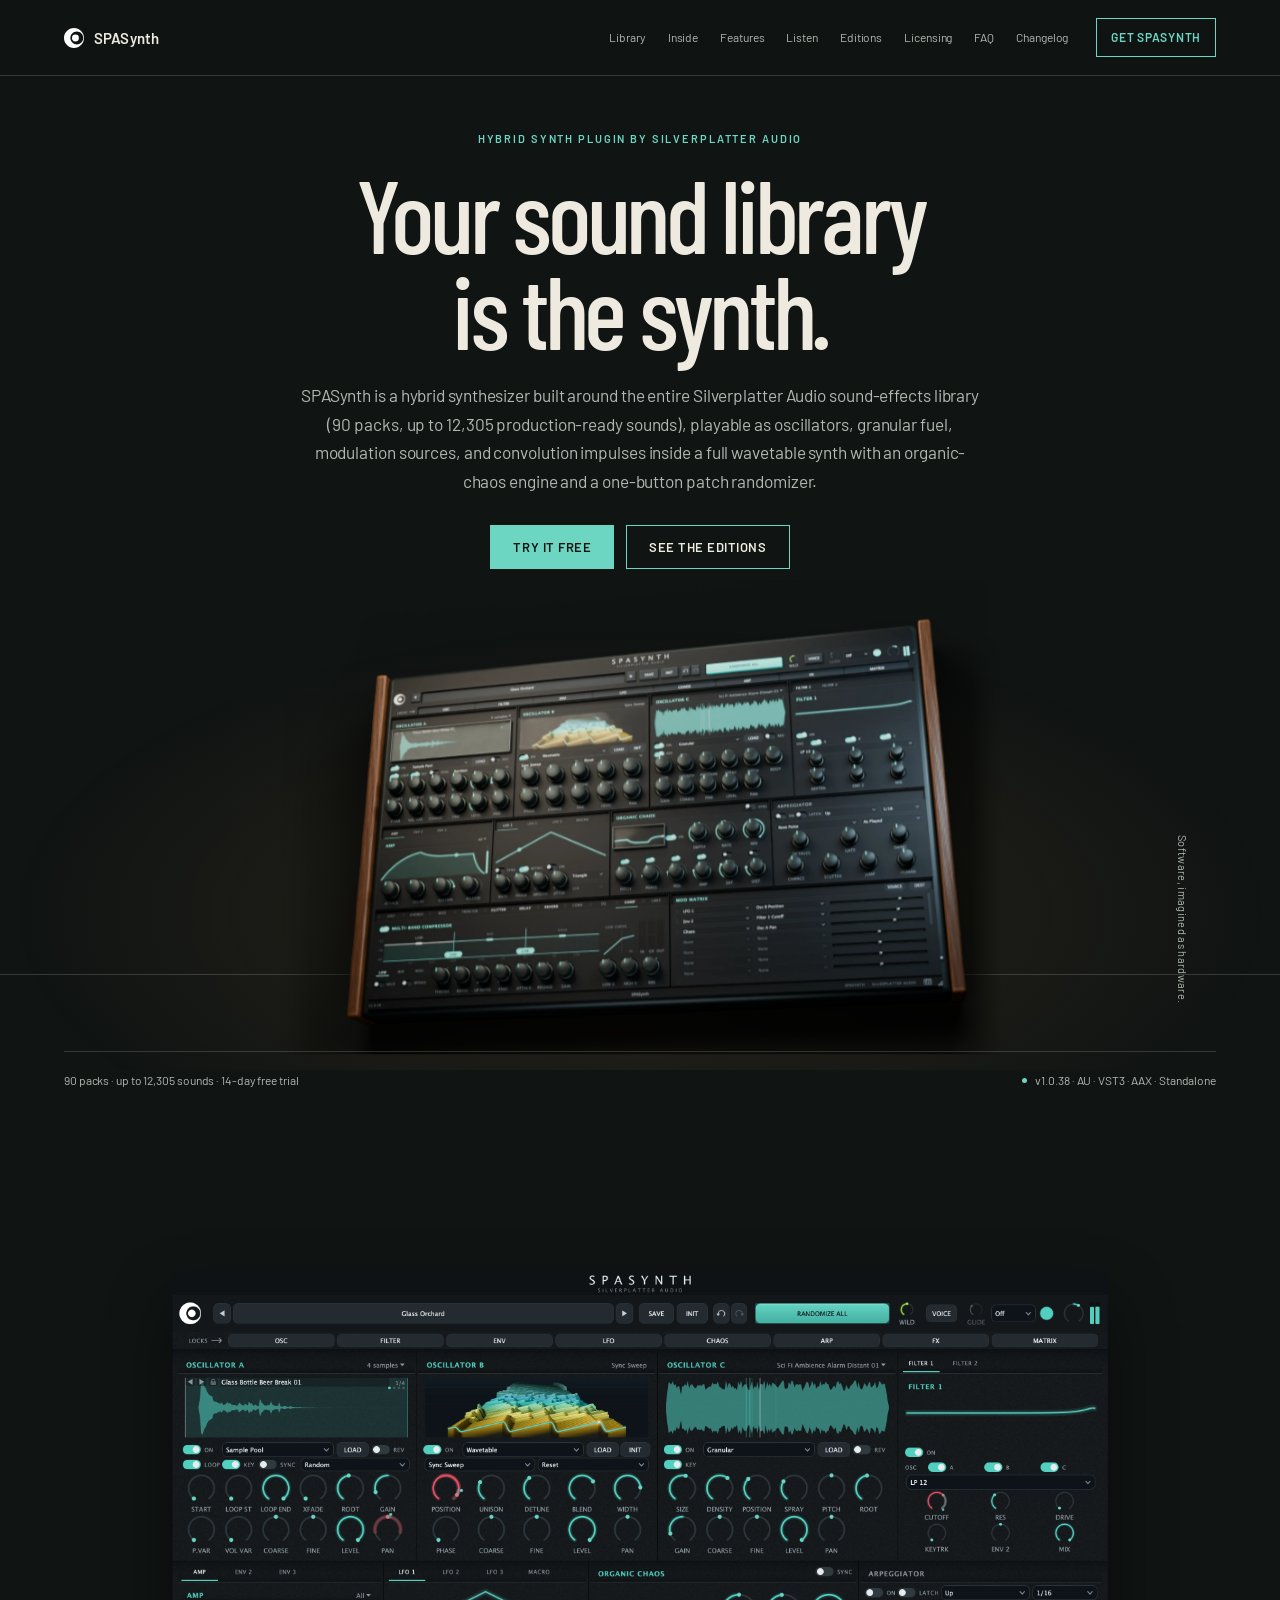
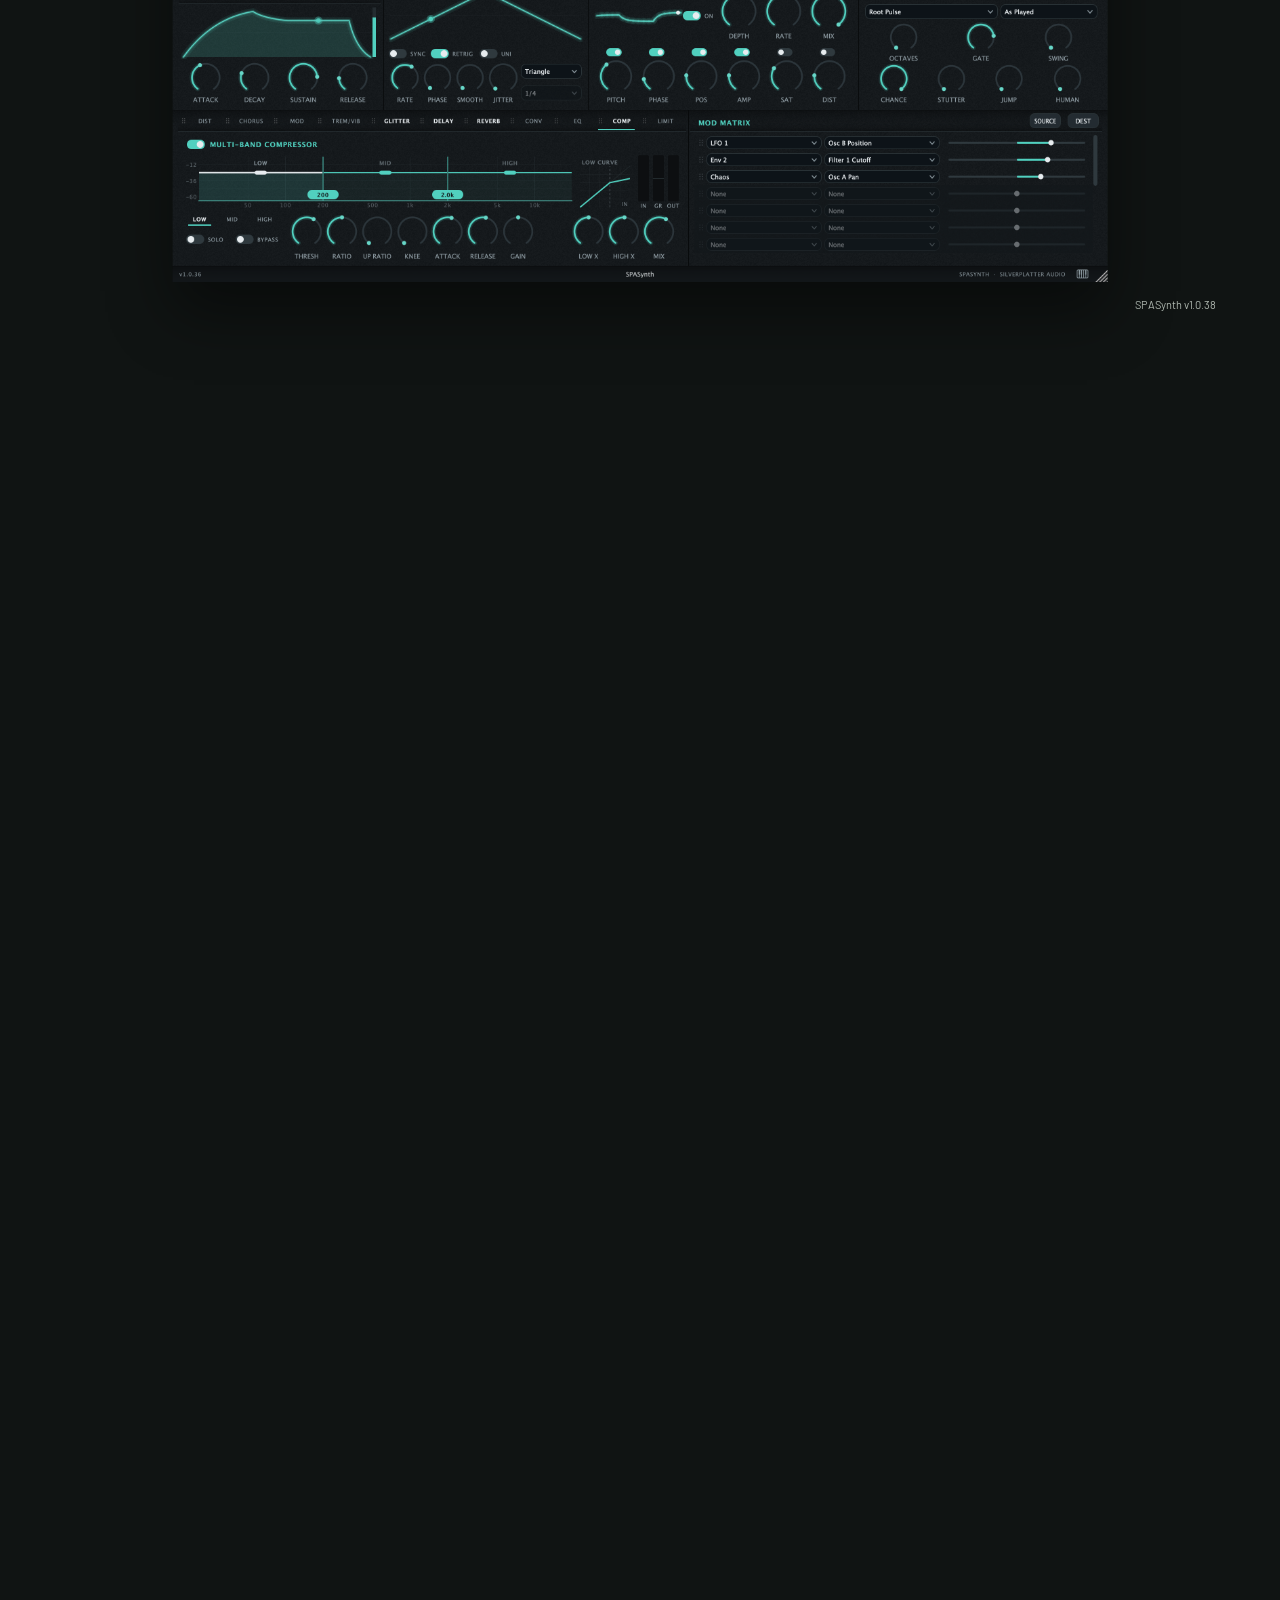
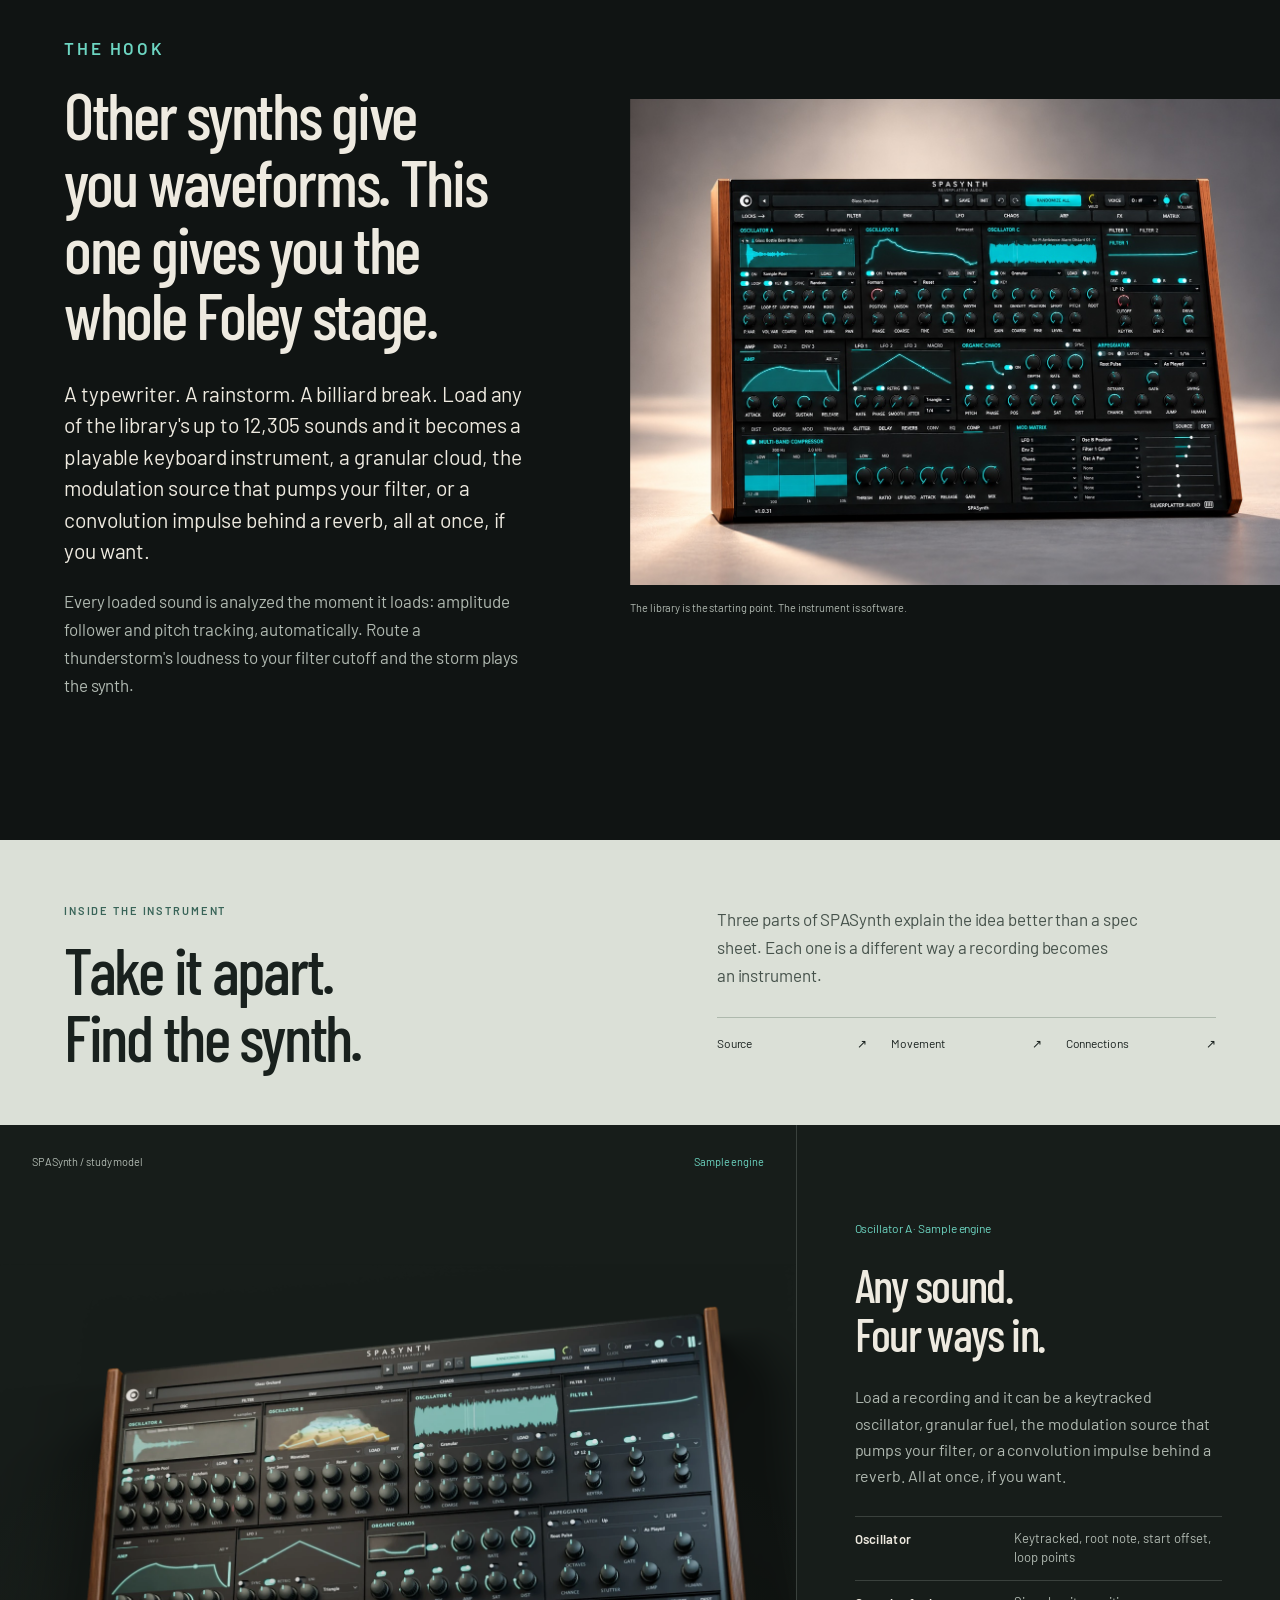
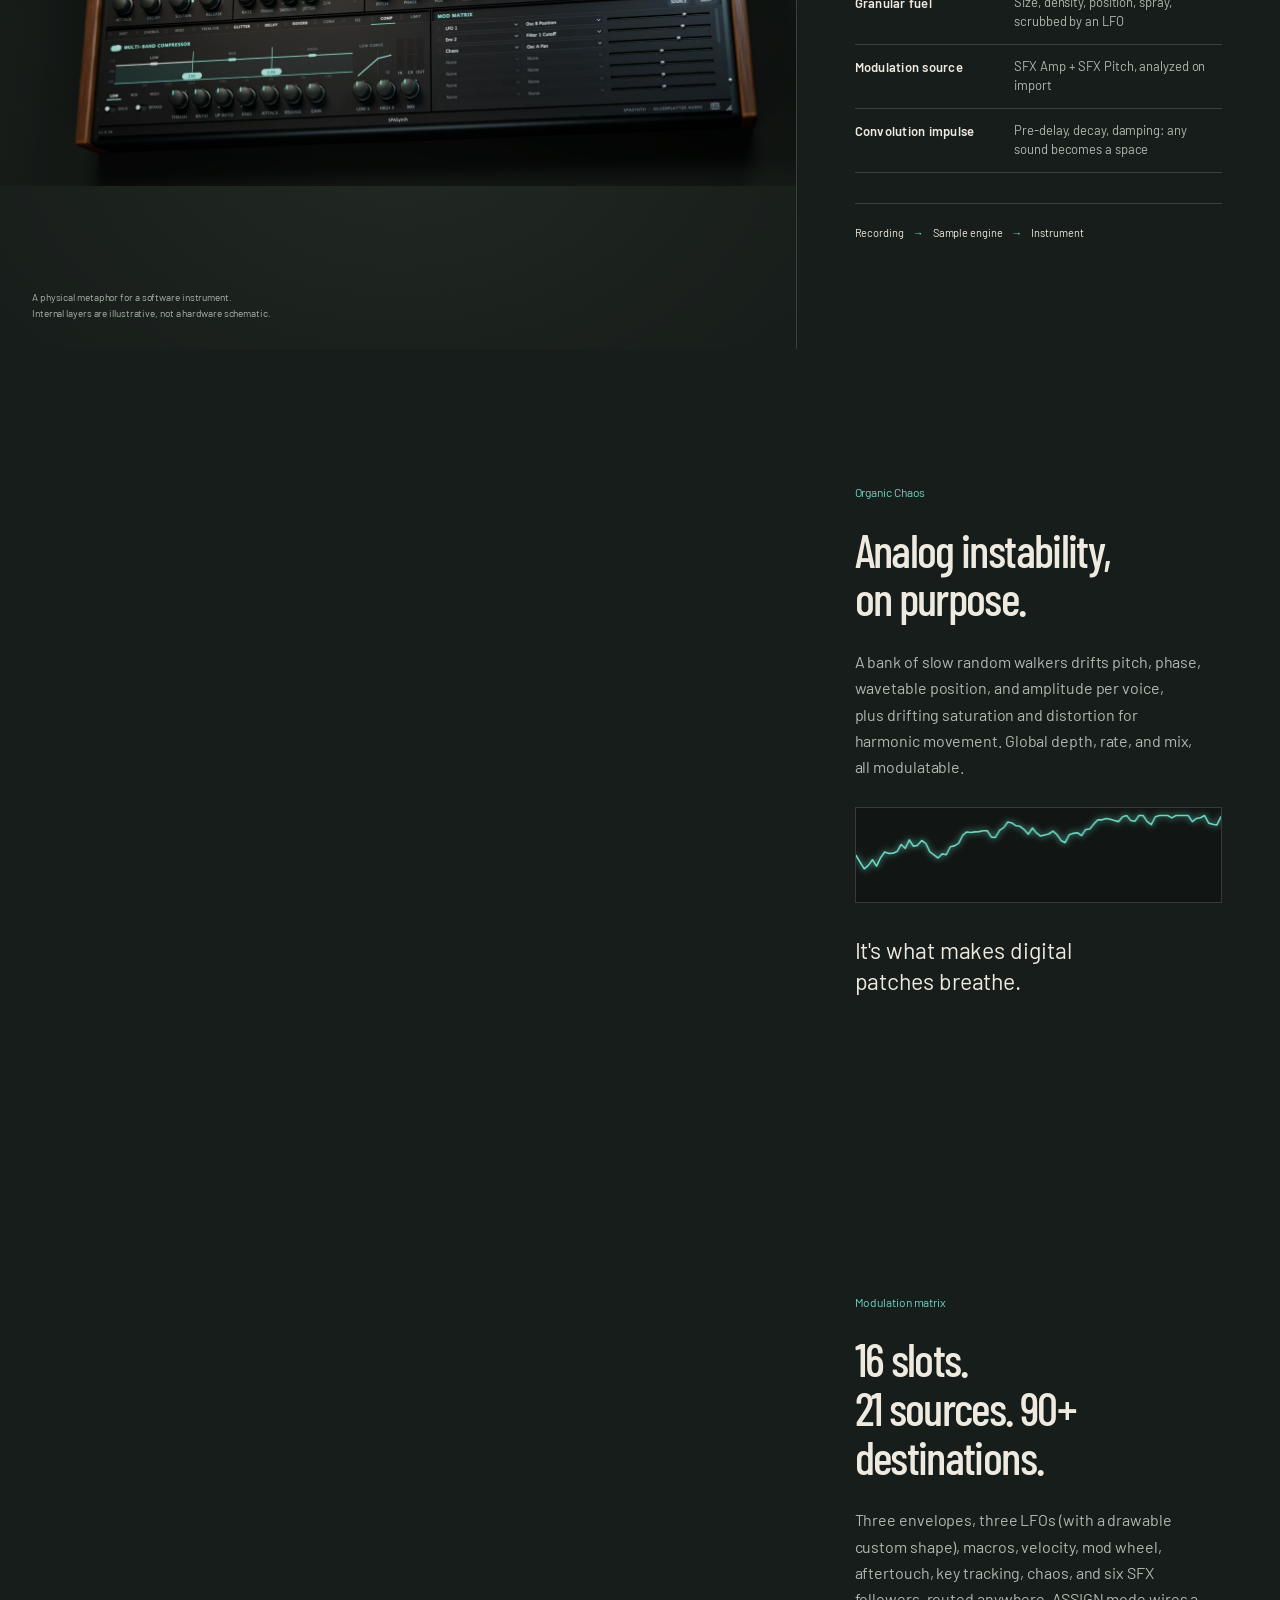
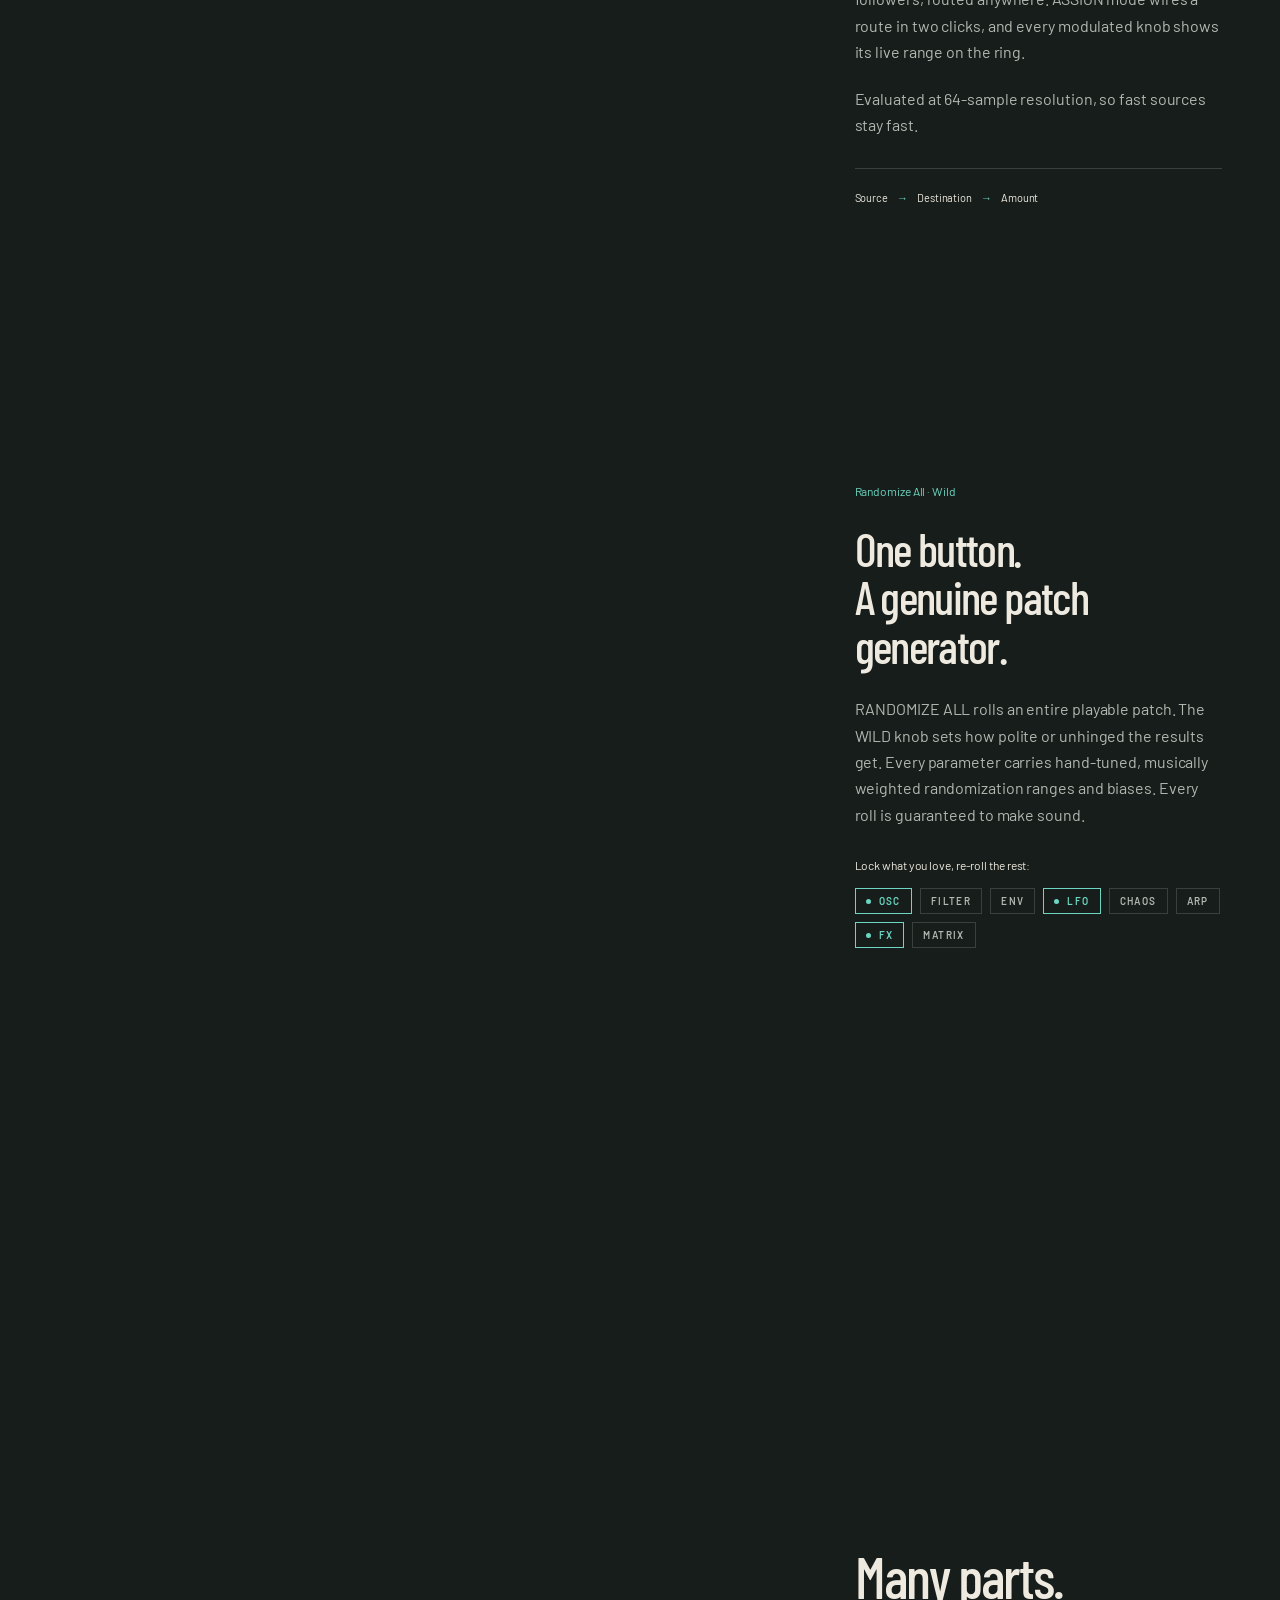
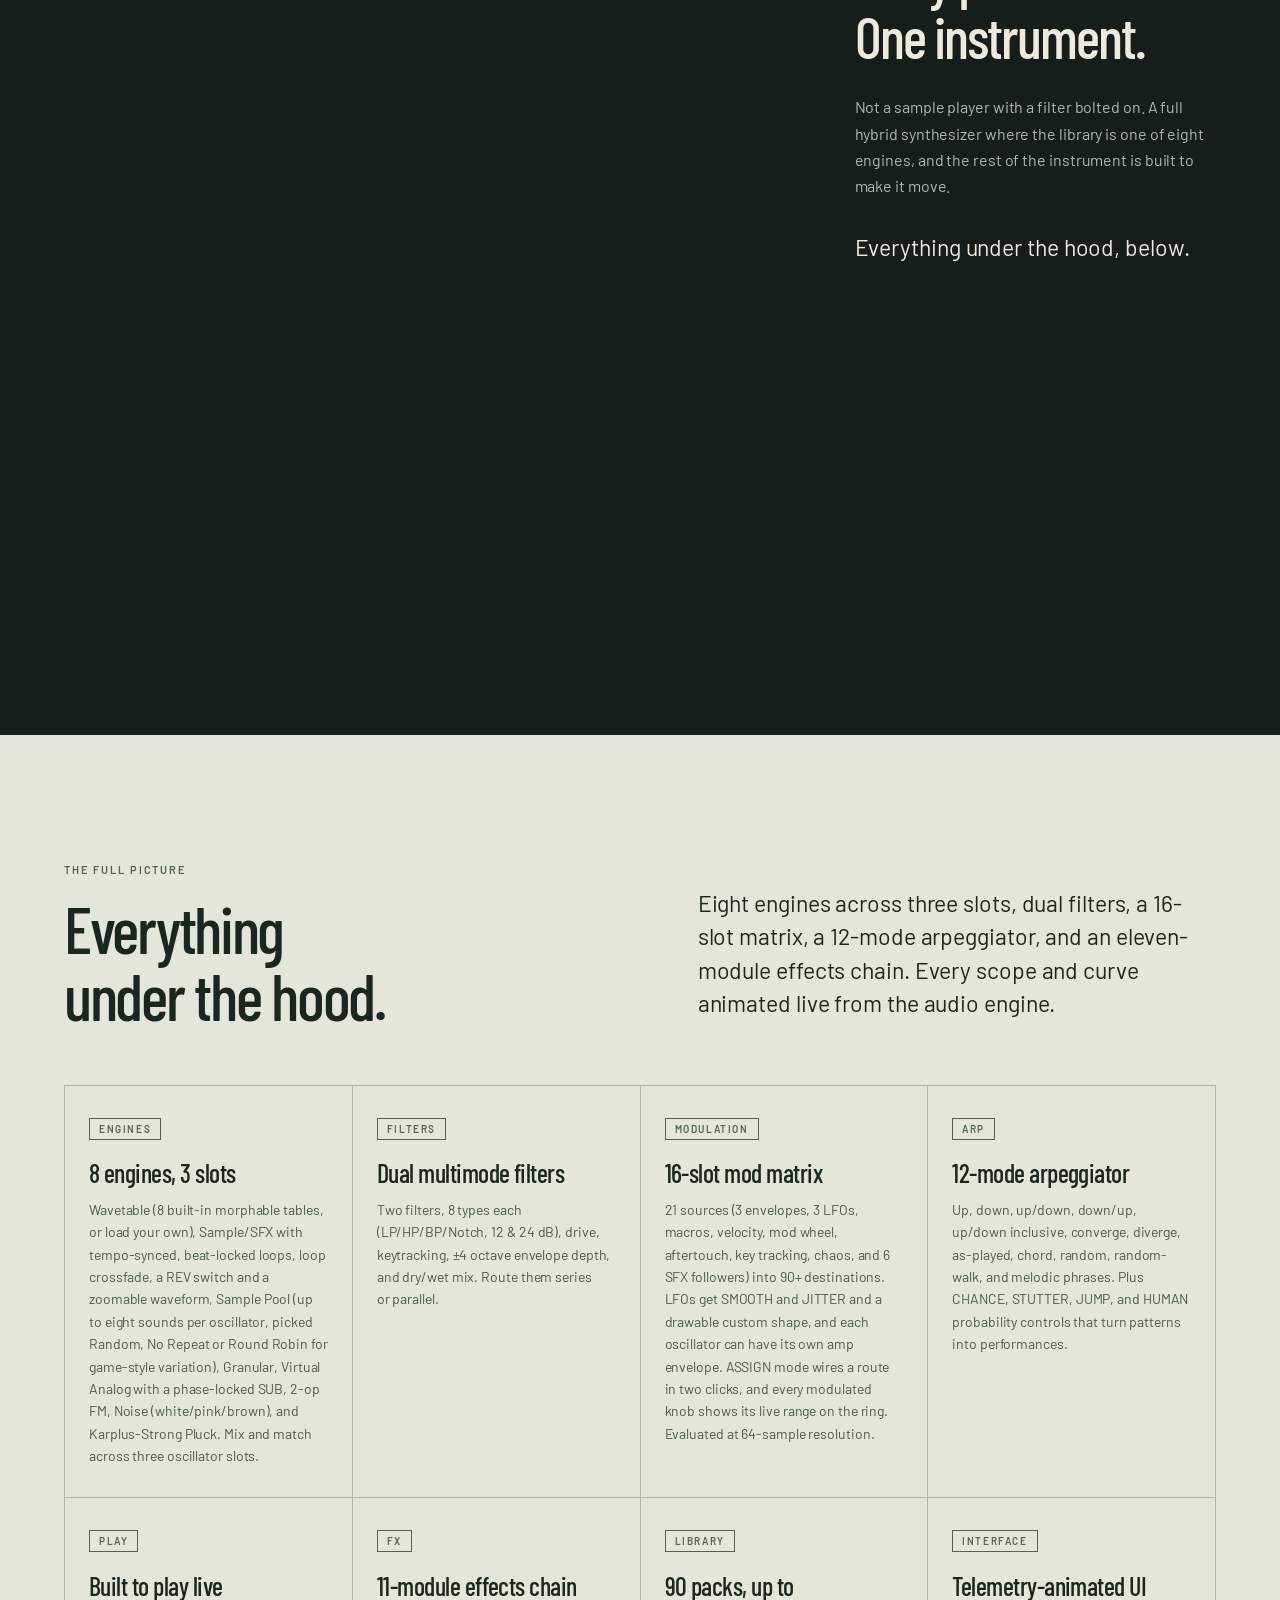
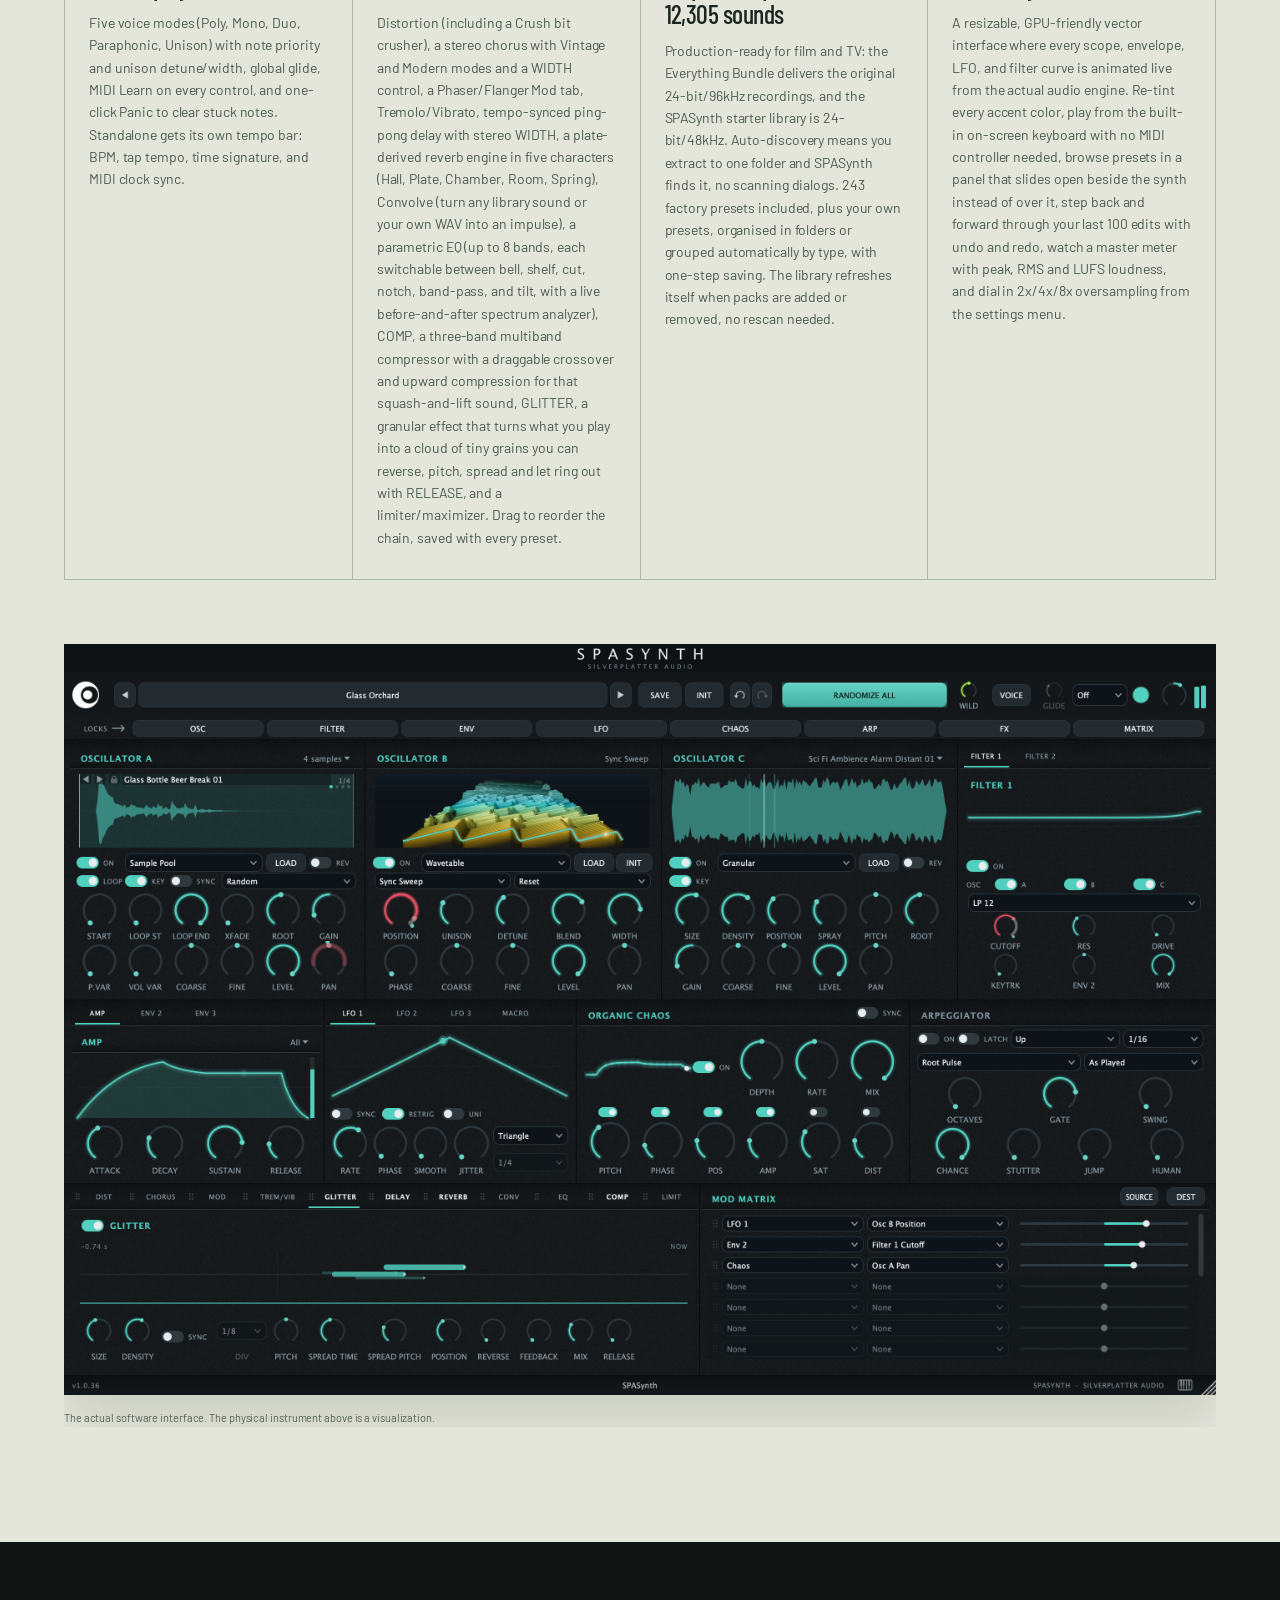
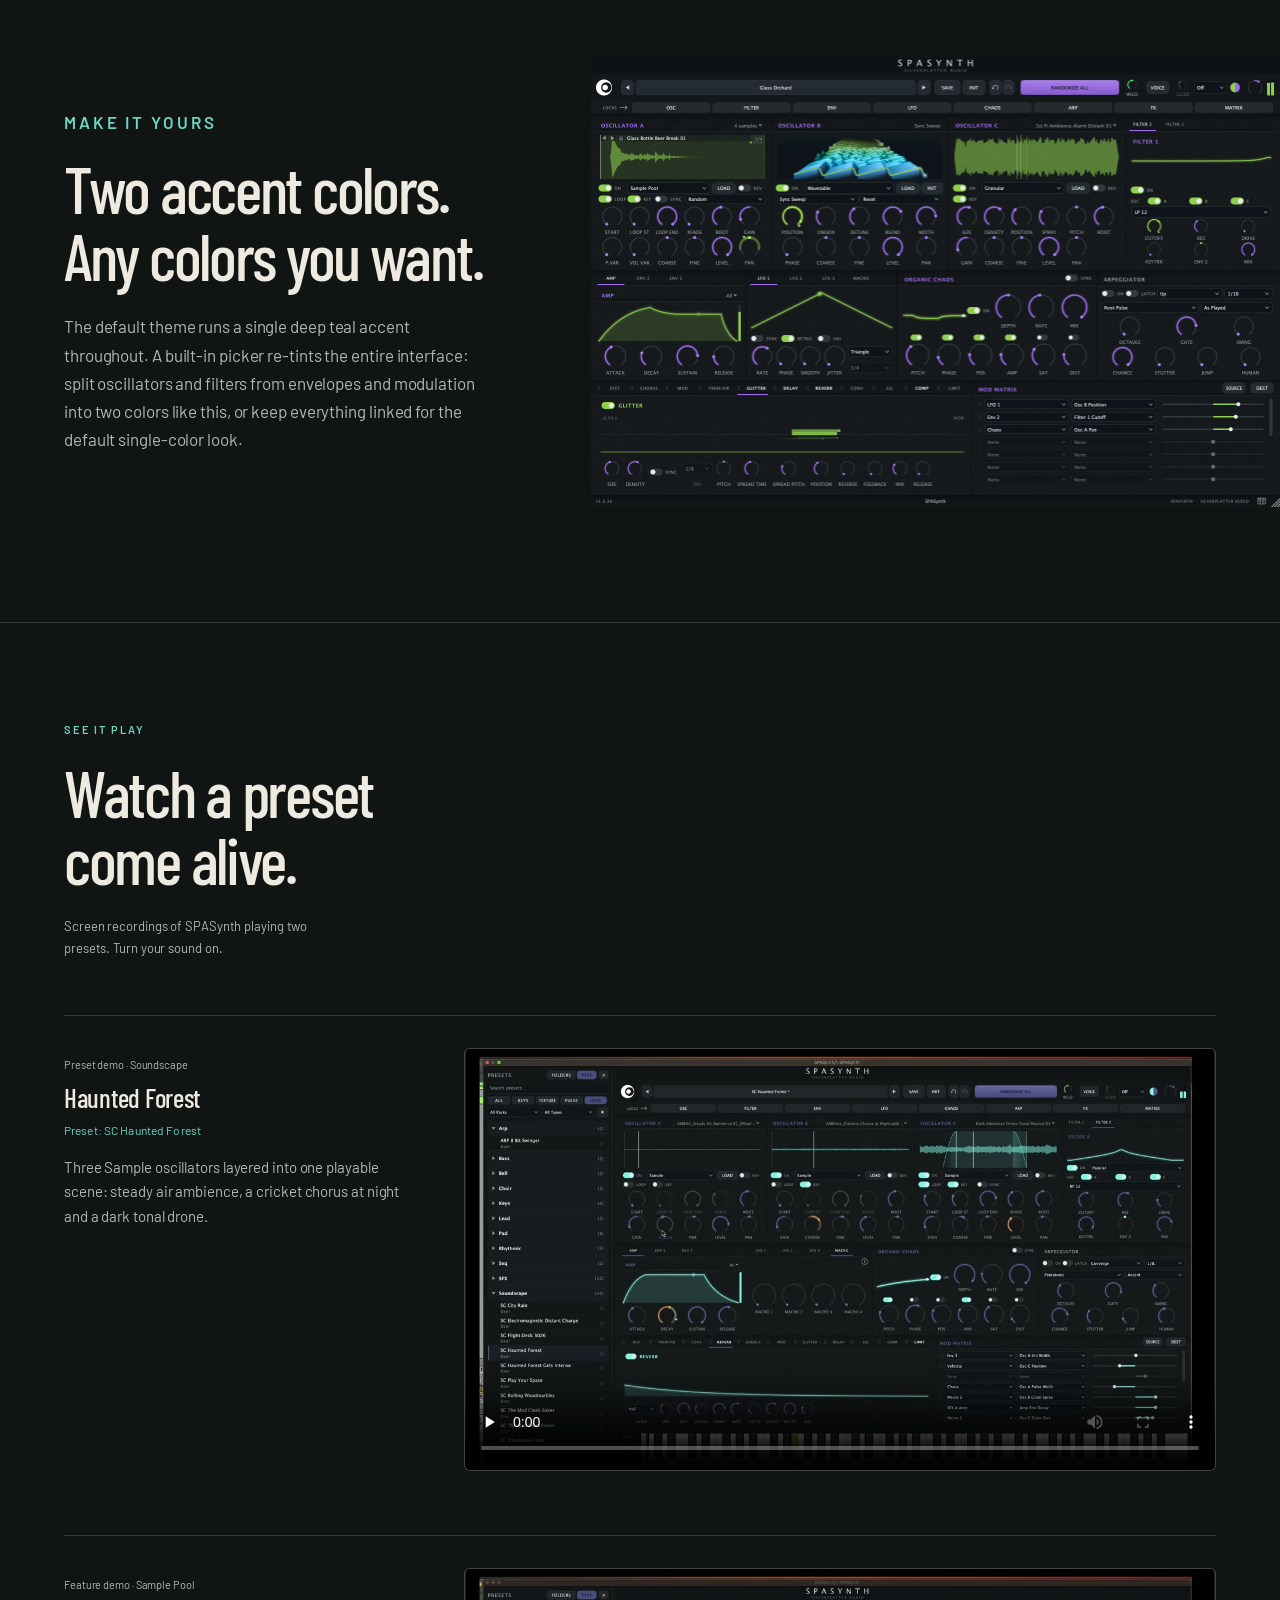
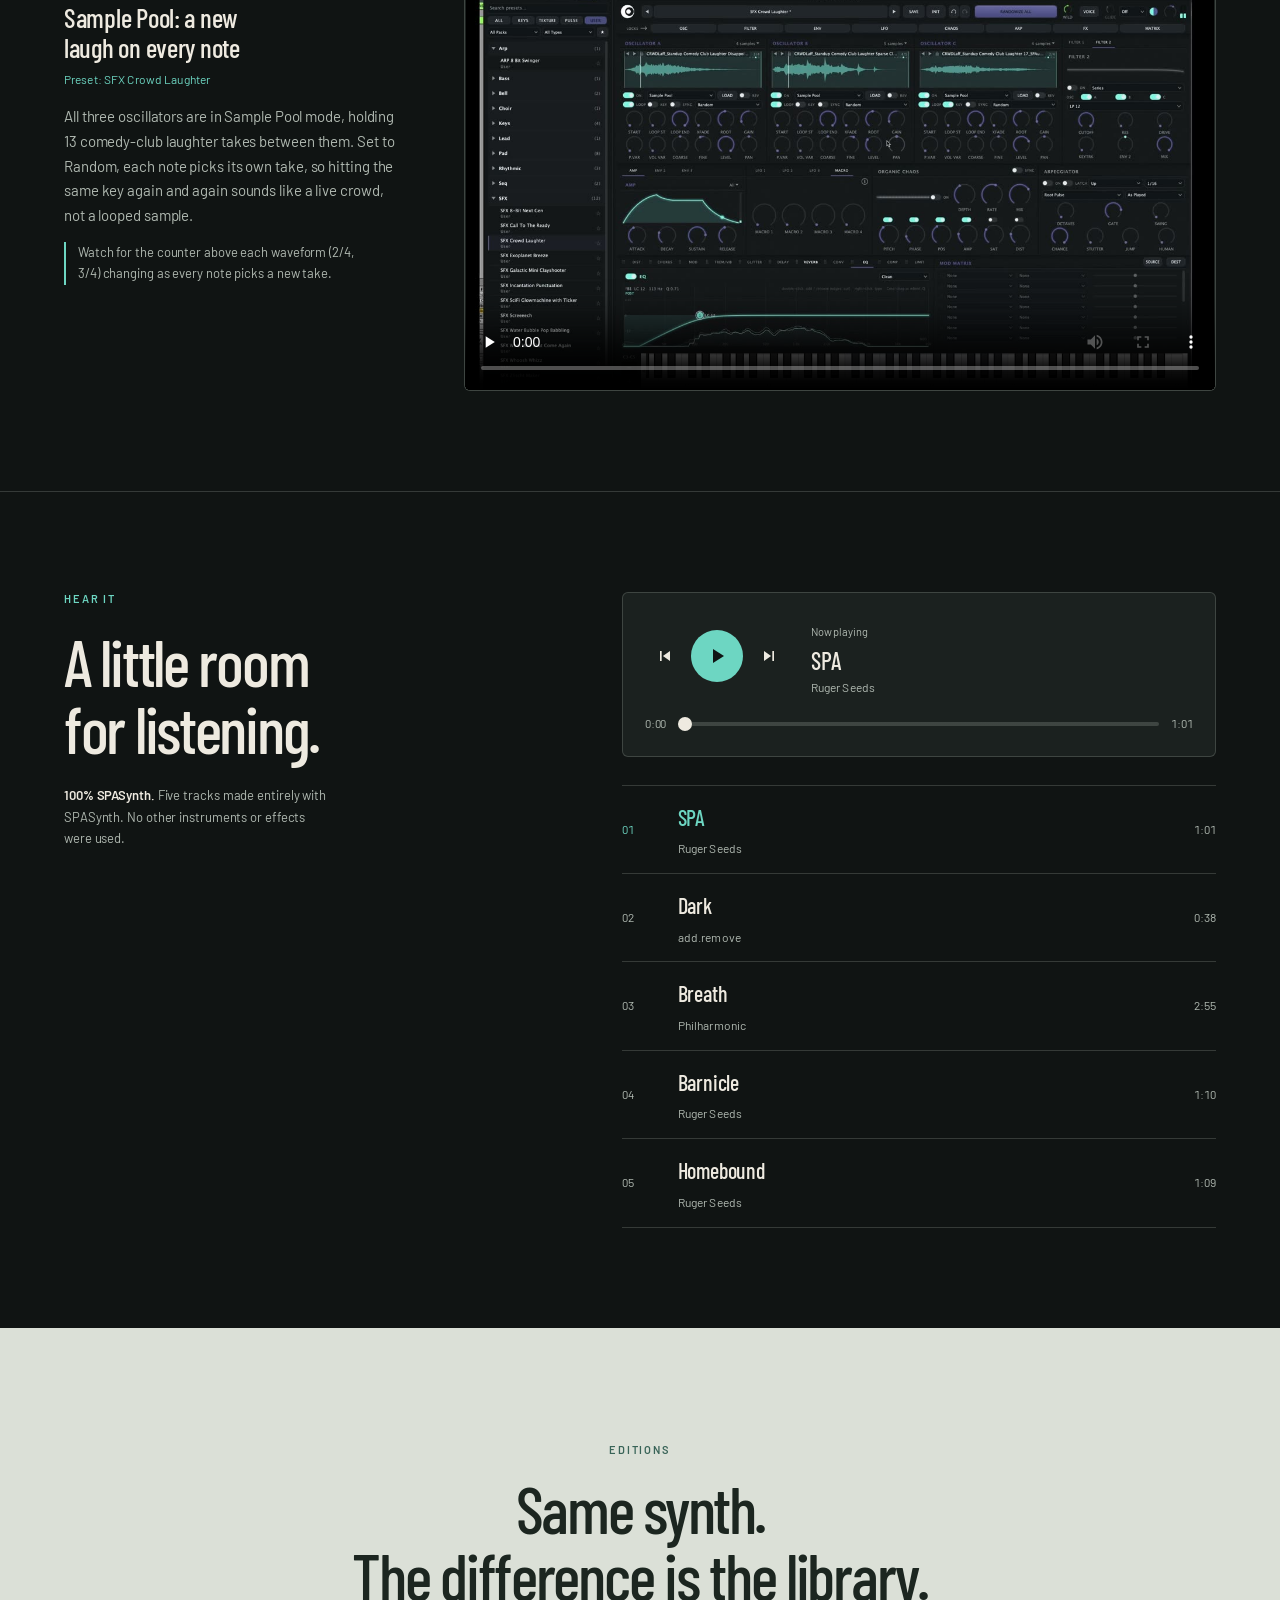
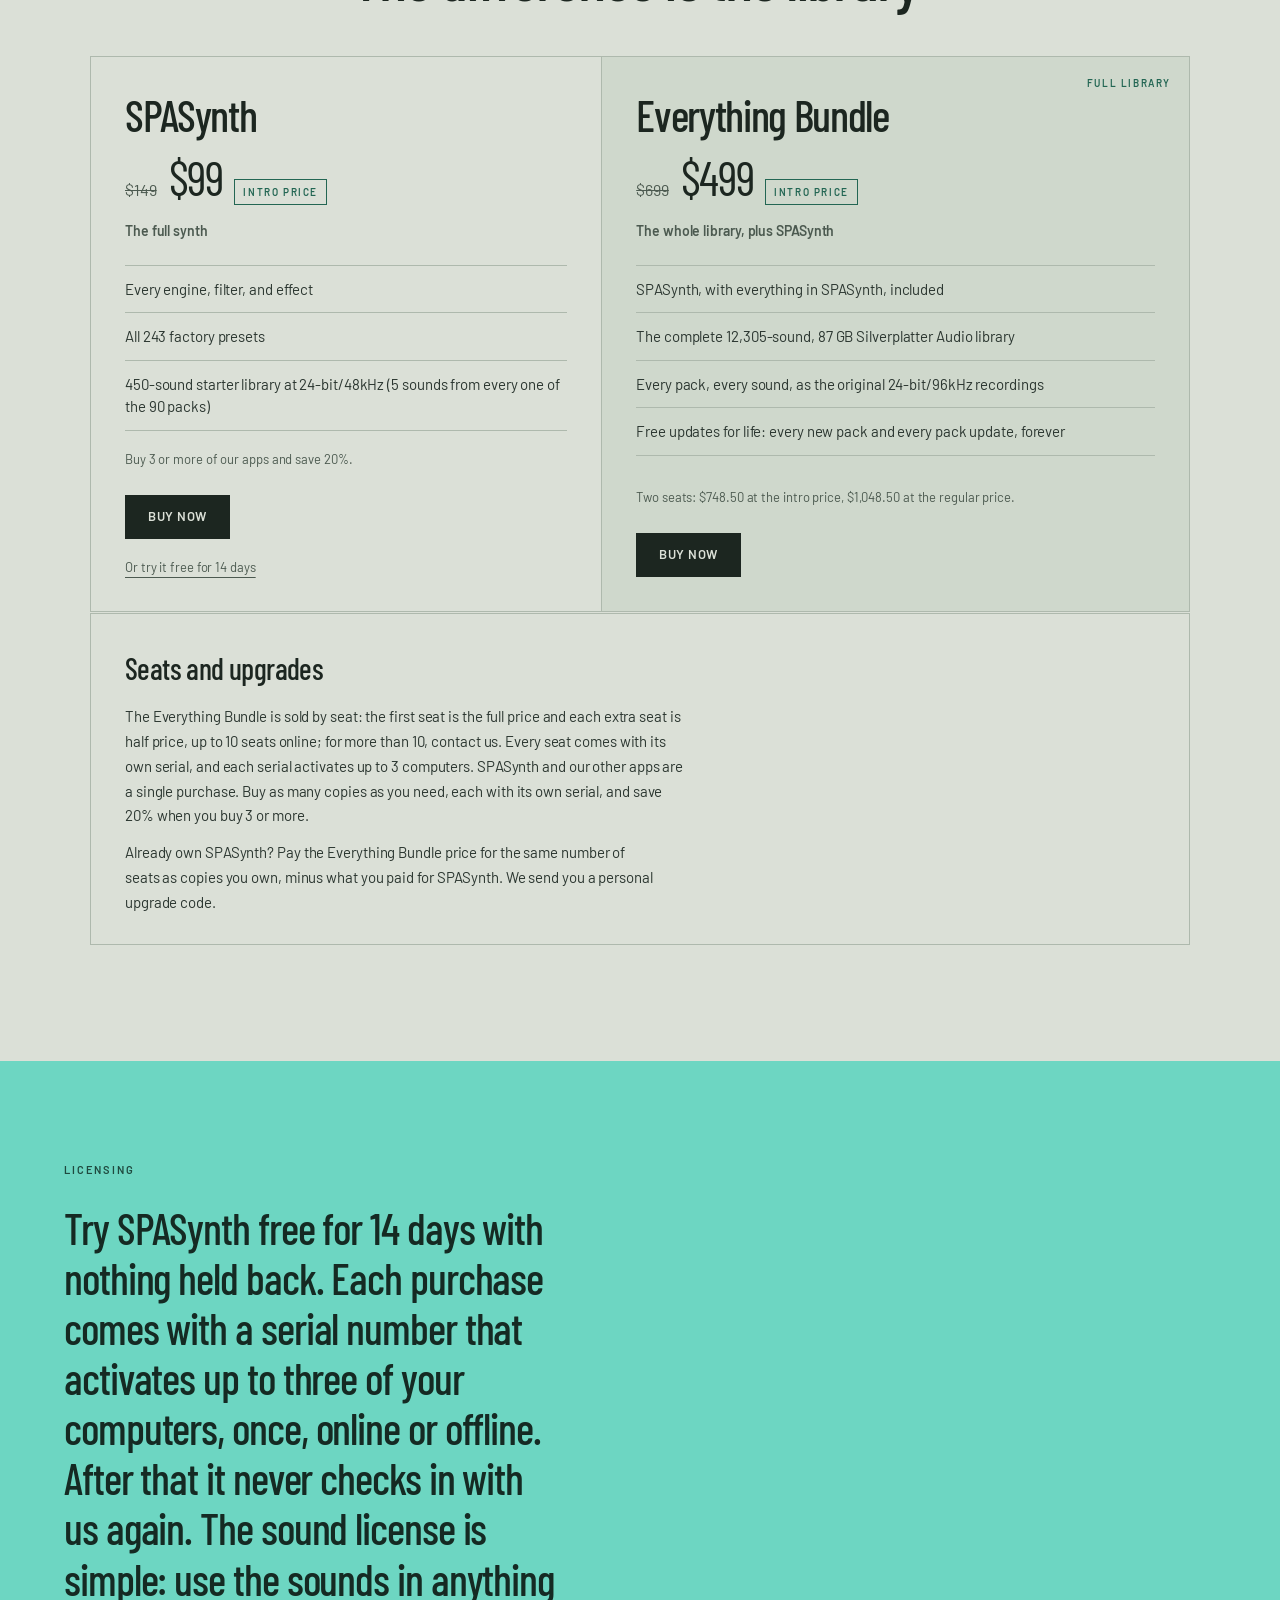
==== commit 4133152d: "Try it free: hero, edition card, FAQ and closing links to /download; FAQ: AAX on Mac, no per-pack Ke" ====
--- a/index.html
+++ b/index.html
@@ -119,8 +119,8 @@
       <h1 id="hero-title">Your sound library<br> is the synth.</h1>
       <p class="hero-deck">SPASynth is a hybrid synthesizer built around the entire Silverplatter Audio sound-effects library (<span data-stat="packs">90</span> packs, up to <span data-stat="sounds">12,305</span> production-ready sounds), playable as oscillators, granular fuel, modulation sources, and convolution impulses inside a full wavetable synth with an organic-chaos engine and a one-button patch randomizer.</p>
       <div class="hero-cta">
-        <a class="btn btn-solid" href="#editions">See the Editions</a>
-        <a class="btn btn-line" href="#features">Explore Features</a>
+        <a class="btn btn-solid" href="/download">Try it free</a>
+        <a class="btn btn-line" href="#editions">See the Editions</a>
       </div>
     </div>
     <div class="hero-object">
@@ -319,6 +319,7 @@
         </ul>
         <p class="edition-note">Buy 3 or more of our apps and save 20%.</p>
         <a class="btn btn-solid edition-buy" href="https://silverplatteraudio.com/products/spasynth" target="_blank" rel="noopener">Buy now</a>
+        <p class="edition-note"><a href="/download">Or try it free for 14 days</a></p>
       </article>
       <article class="edition-card edition-card-featured">
         <span class="edition-badge">Full library</span>
@@ -366,8 +367,9 @@
   <section class="faq section-gutter" id="faq" data-sc-act="flow" aria-labelledby="faq-title">
     <div class="faq-heading"><p class="eyebrow">FAQ</p><h2 id="faq-title">Good questions.</h2></div>
     <div class="faq-list">
-      <details class="faq-item"><summary>Will my DAW support it?</summary><p>On macOS, SPASynth ships as AU and VST3, plus a standalone app. On Windows, it's VST3 and standalone. If your DAW hosts either format, you're set.</p></details>
-      <details class="faq-item"><summary>Can I use SPASynth to add SFX to my film, TV, or game projects?</summary><p>Absolutely. Add SPASynth as an instrument track, load the sound you want, and choose that pack's Keys preset from the preset browser: Keys patches map the raw, unprocessed sound straight across the keyboard, so you can drop it in anywhere you'd use a one-shot or a Foley take. Use it in anything you make, royalty-free, forever.</p></details>
+      <details class="faq-item"><summary>How do I try SPASynth?</summary><p>Go to <a href="/download">spasynth.com/download</a>. The easiest way is SPAStation, our free download app: sign in with your email address (that creates your free account, no password needed) and it installs SPASynth and the 450-sound starter library for you. Every feature is open for 14 days. If you buy, your serial appears in SPAStation and activates the same install.</p></details>
+      <details class="faq-item"><summary>Will my DAW support it?</summary><p>On macOS, SPASynth ships as AU, VST3 and AAX (Pro Tools), plus a standalone app. On Windows, it's VST3 and standalone. If your DAW hosts one of those formats, you're set. The free 14-day trial is the easiest way to check.</p></details>
+      <details class="faq-item"><summary>Can I use SPASynth to add SFX to my film, TV, or game projects?</summary><p>Absolutely. Add SPASynth as an instrument track, load the sound you want into an oscillator, and it plays straight from the keyboard, so you can drop it in anywhere you'd use a one-shot or a Foley take. Use it in anything you make, royalty-free, forever.</p></details>
       <details class="faq-item"><summary>Do I need the library on my system drive?</summary><p>No. Point SPASynth at the library folder wherever it lives: external drive, NAS, wherever. Auto-discovery finds it, and presets use portable paths so sessions survive the library living anywhere.</p></details>
       <details class="faq-item"><summary>I already own Silverplatter sound-effects libraries. Can SPASynth use them?</summary><p>Yes. Point SPASynth at the folder holding your packs with SET LIBRARY, no copying into a separate folder, and it builds presets from whatever it finds. Sample rate doesn't matter, so 24-bit/96kHz originals play as-is. Own some packs? You'll see exactly those.</p></details>
       <details class="faq-item"><summary>Do I need to re-download or reorganize my libraries?</summary><p>No re-download and no conversion. Keep your libraries where they are and point SPASynth at them. The only catch: SPASynth reads one library folder at a time, so if your packs are scattered across drives, put them under a single parent folder.</p></details>
@@ -660,7 +662,7 @@
   <!-- CLOSE -->
   <footer class="close section-gutter">
     <p>Try it free for 14 days.</p>
-    <a class="product-link" href="#editions">Get SPASynth <span aria-hidden="true">↗</span></a>
+    <a class="product-link" href="/download">Download the free trial <span aria-hidden="true">↗</span></a>
     <div class="close-bottom">
       <a class="close-logo" href="https://www.silverplatteraudio.com" target="_blank" rel="noopener"><img src="assets/branding/SPAudio_logo_square_black.svg" alt="Silverplatter Audio" width="28" height="28"> Silverplatter Audio</a>
       <span>SPASynth v1.0.38 · Built on the Silverplatter Audio sound library</span>
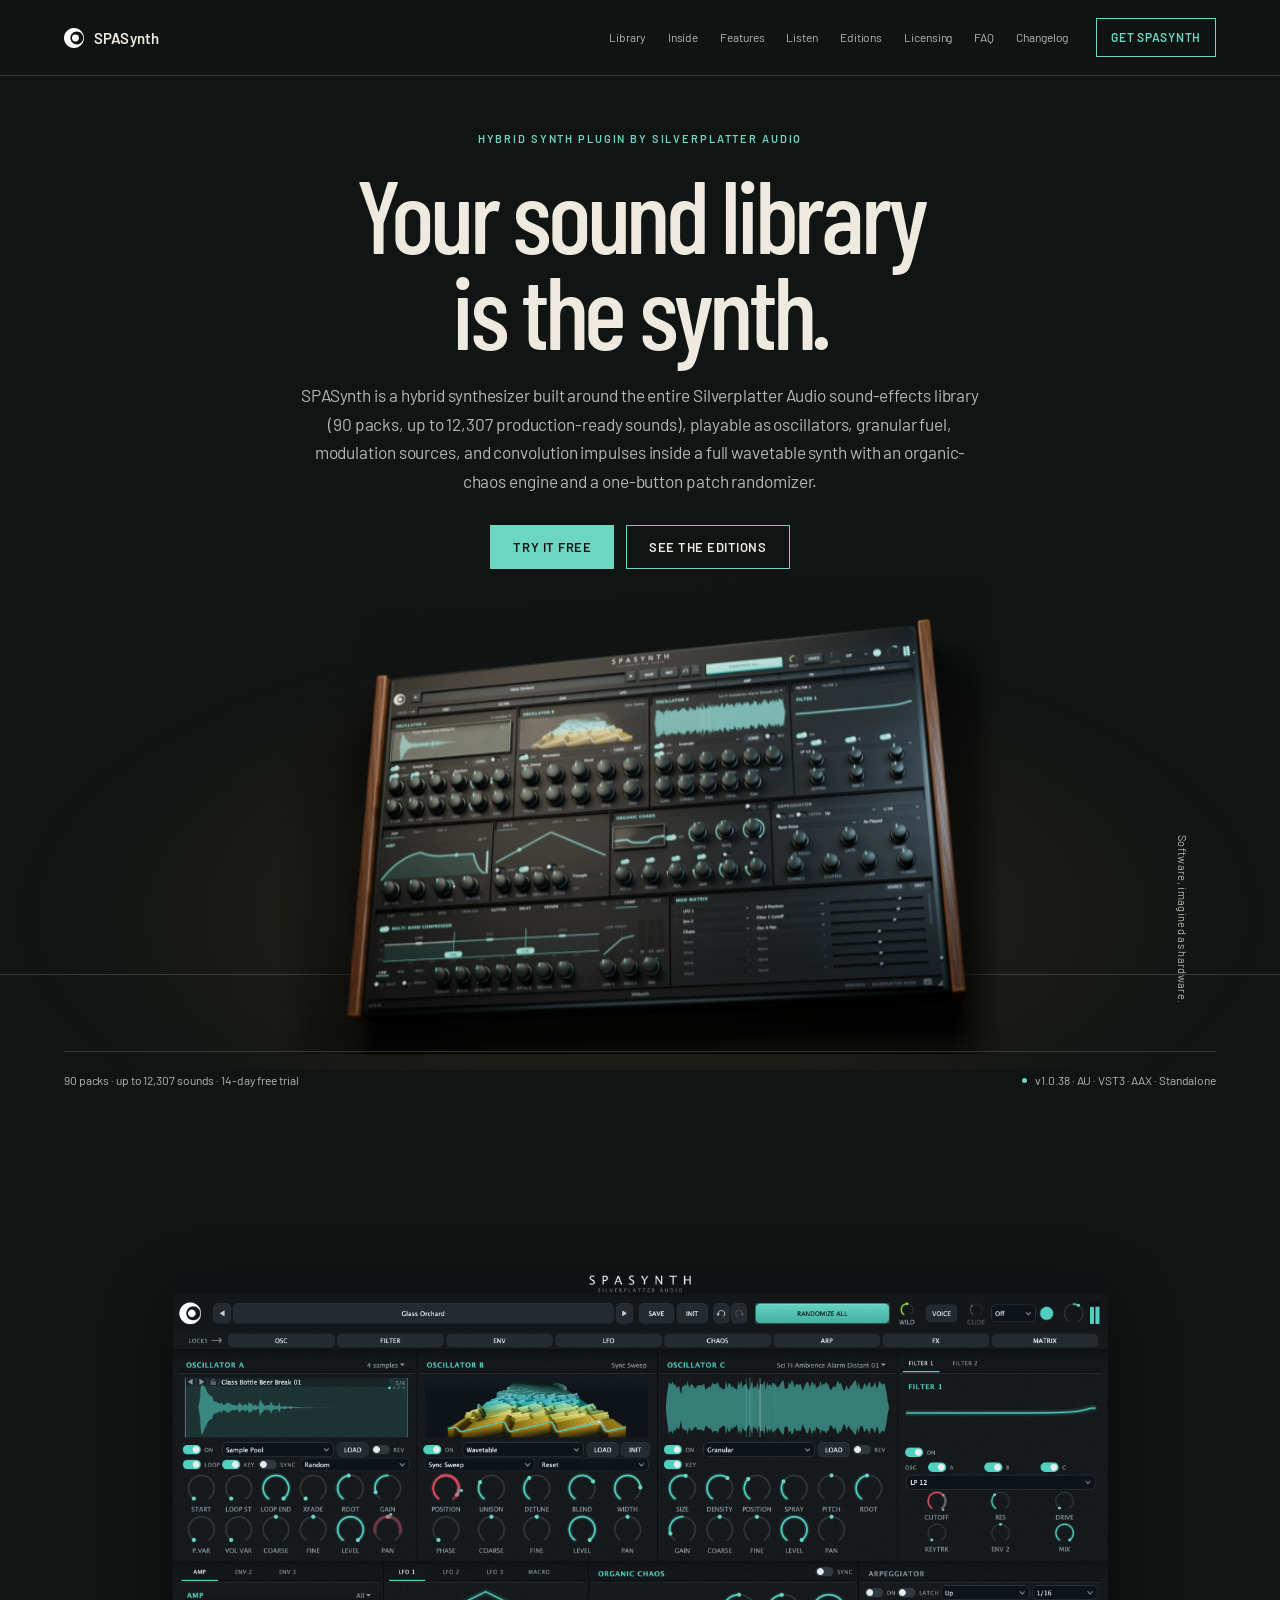
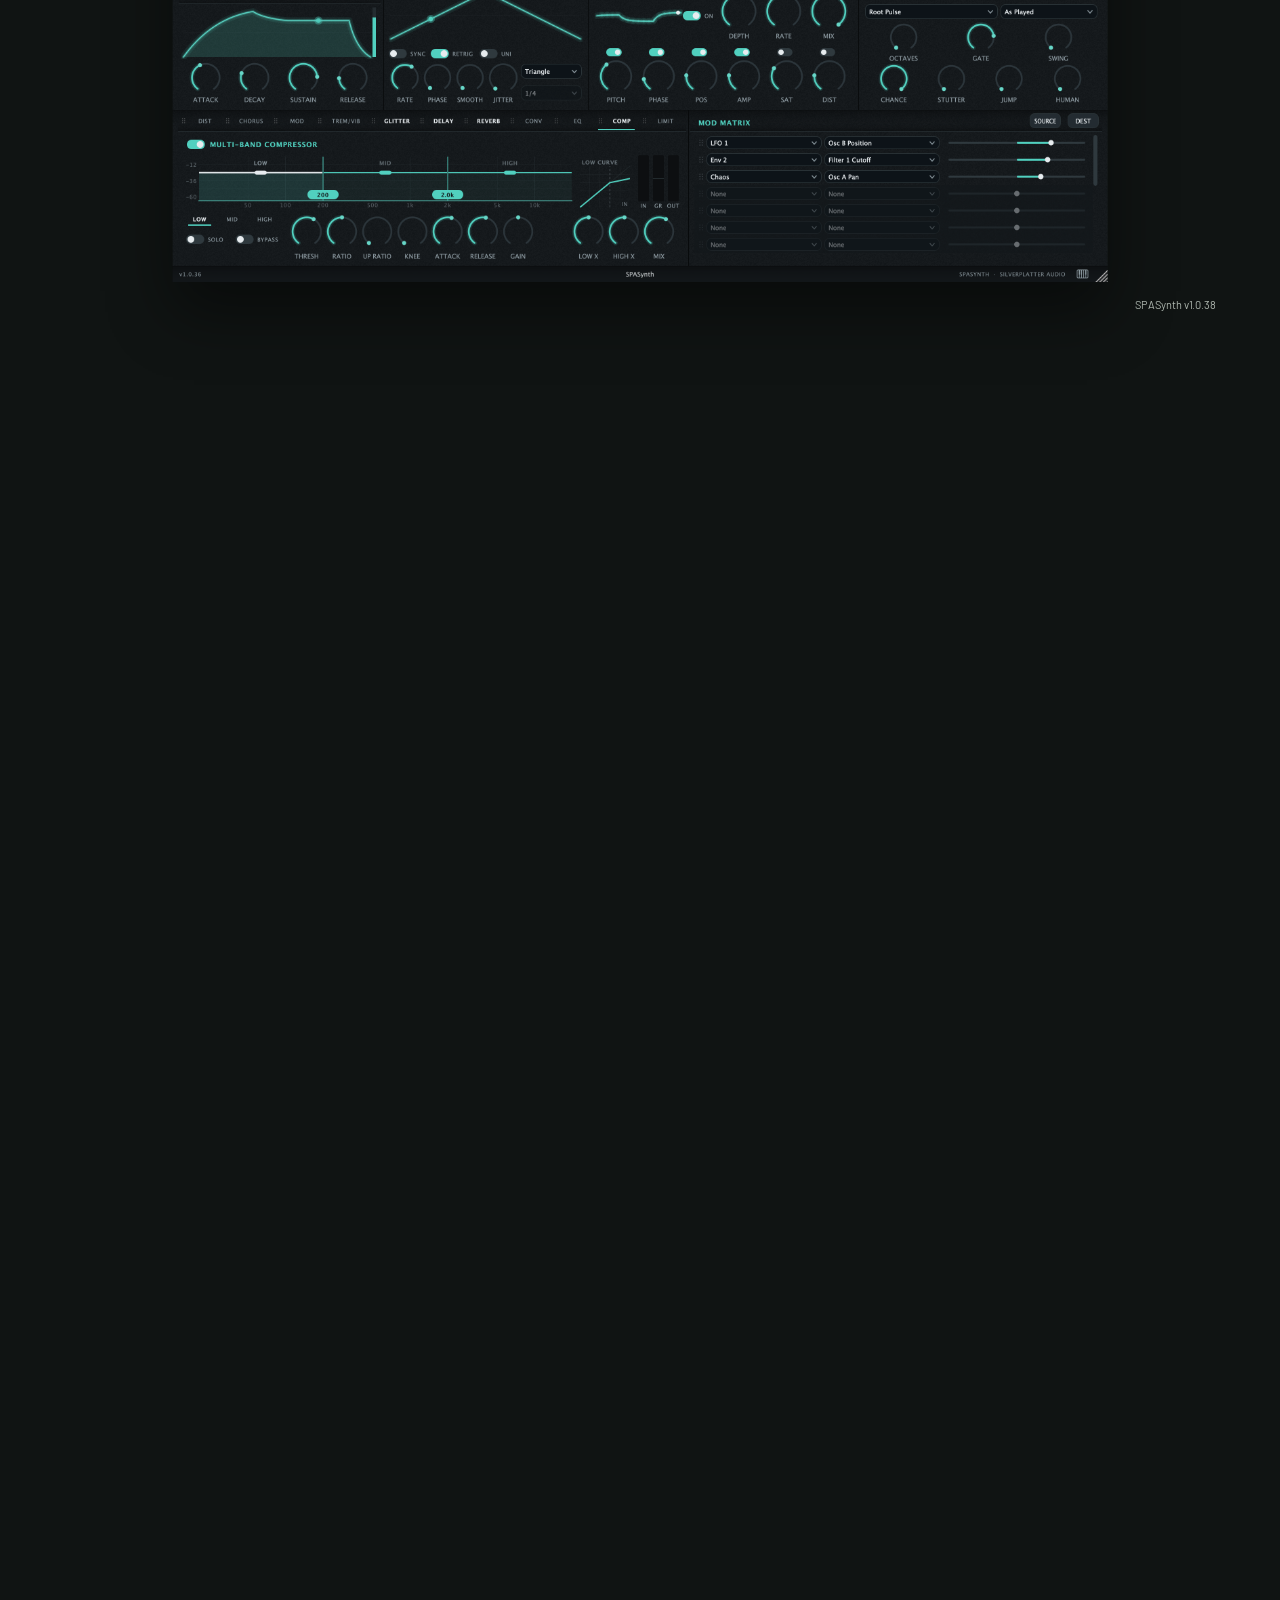
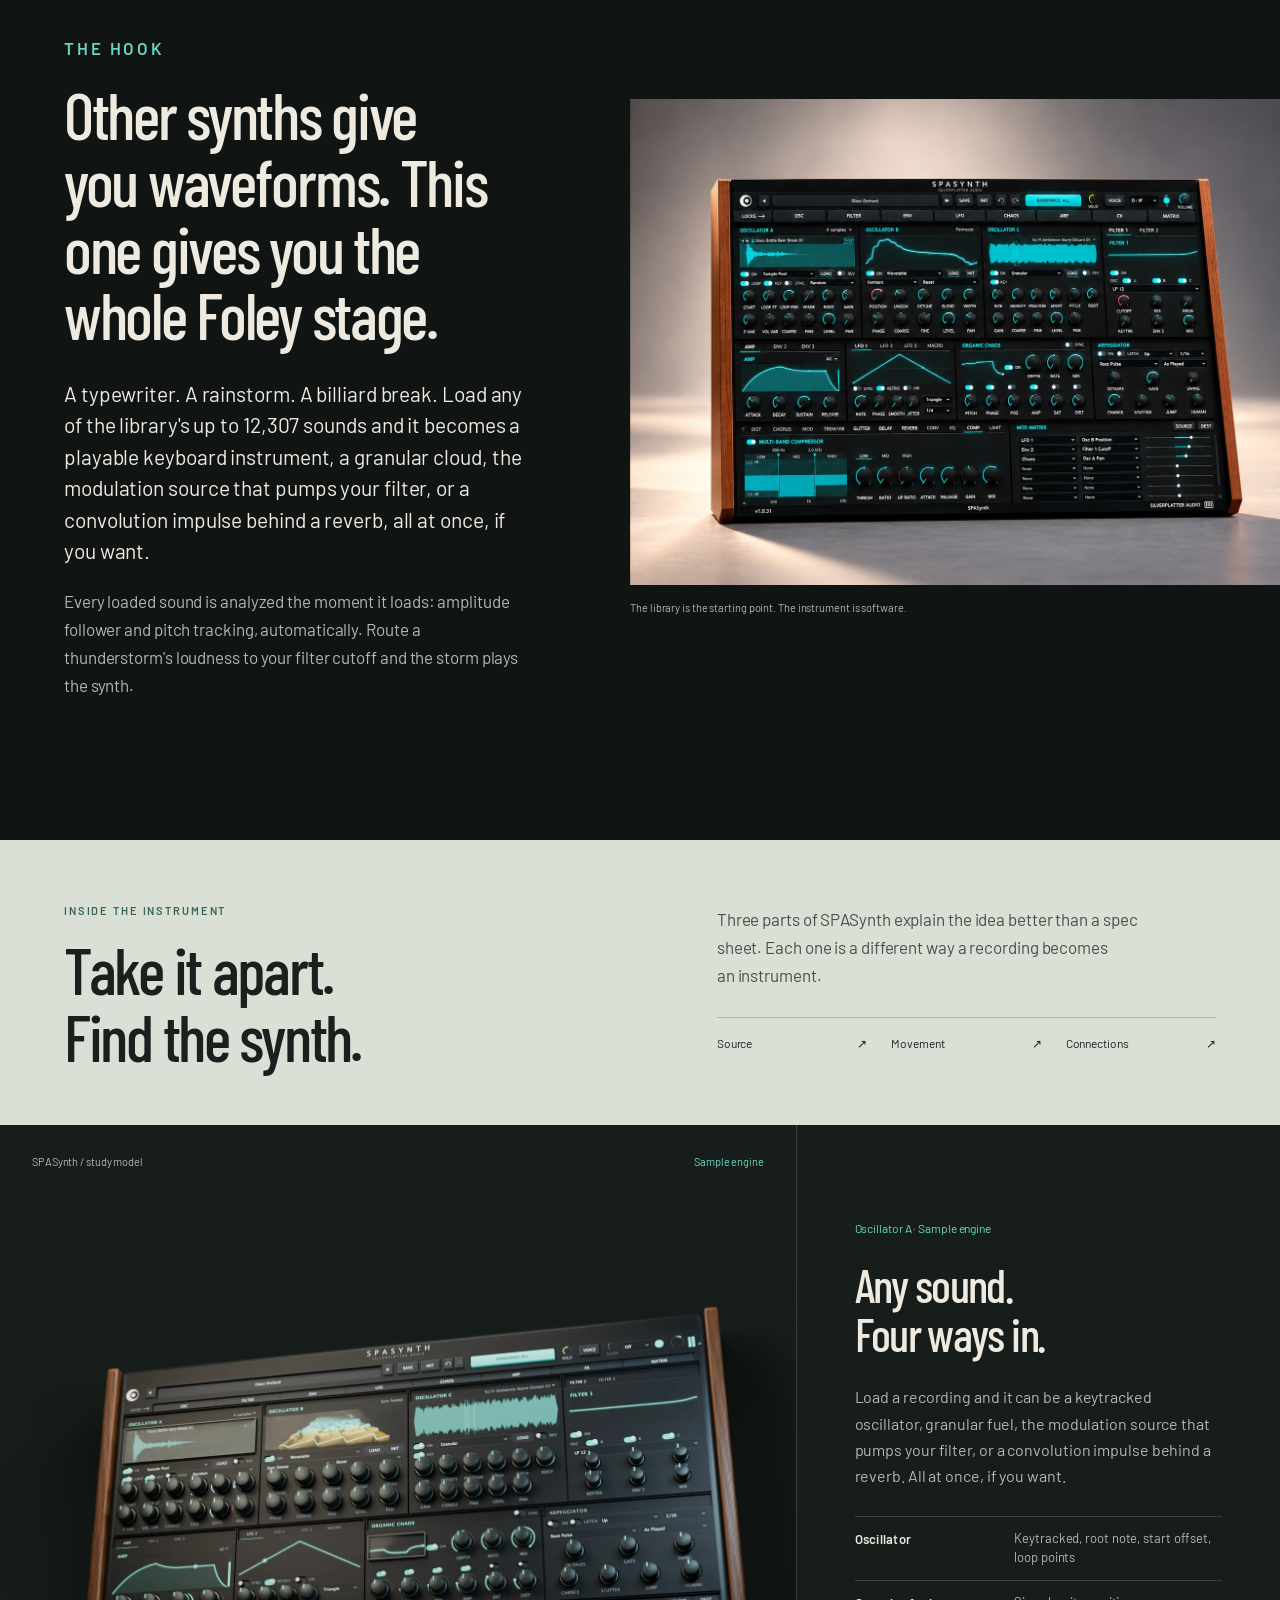
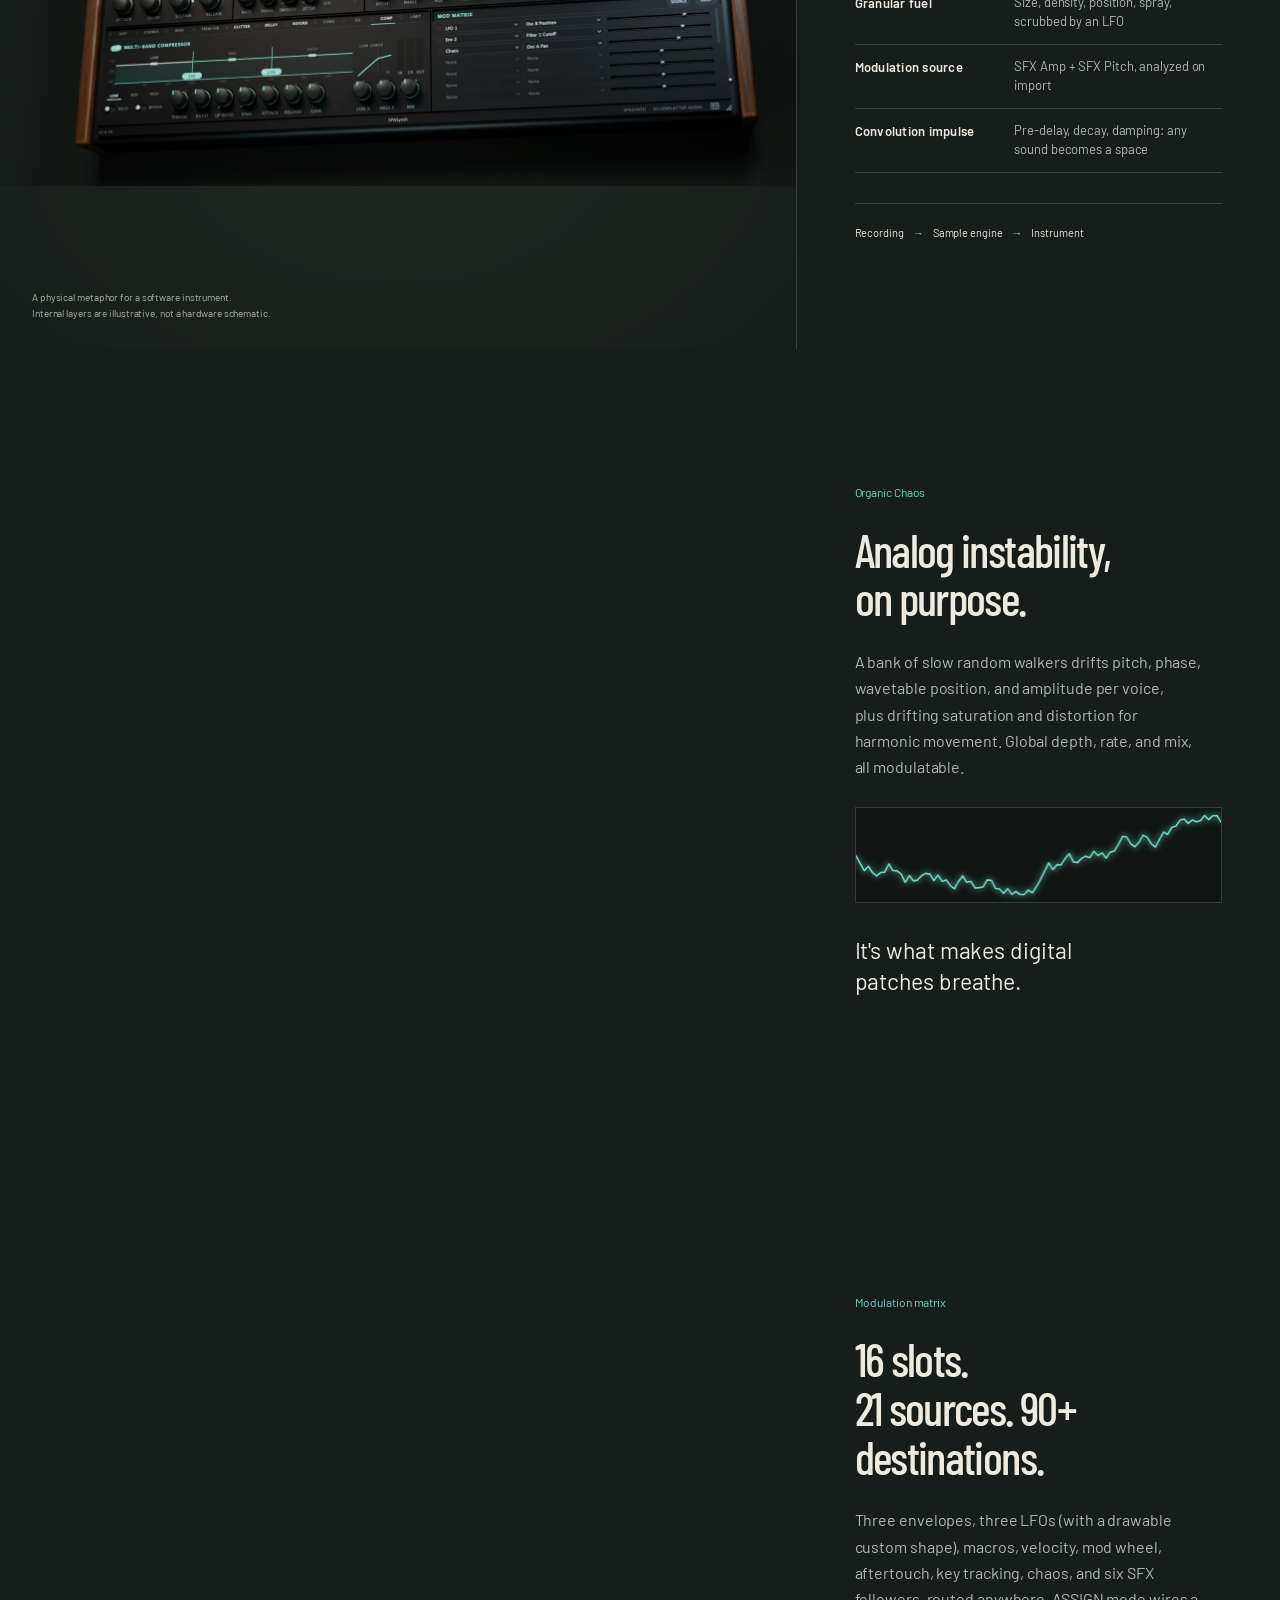
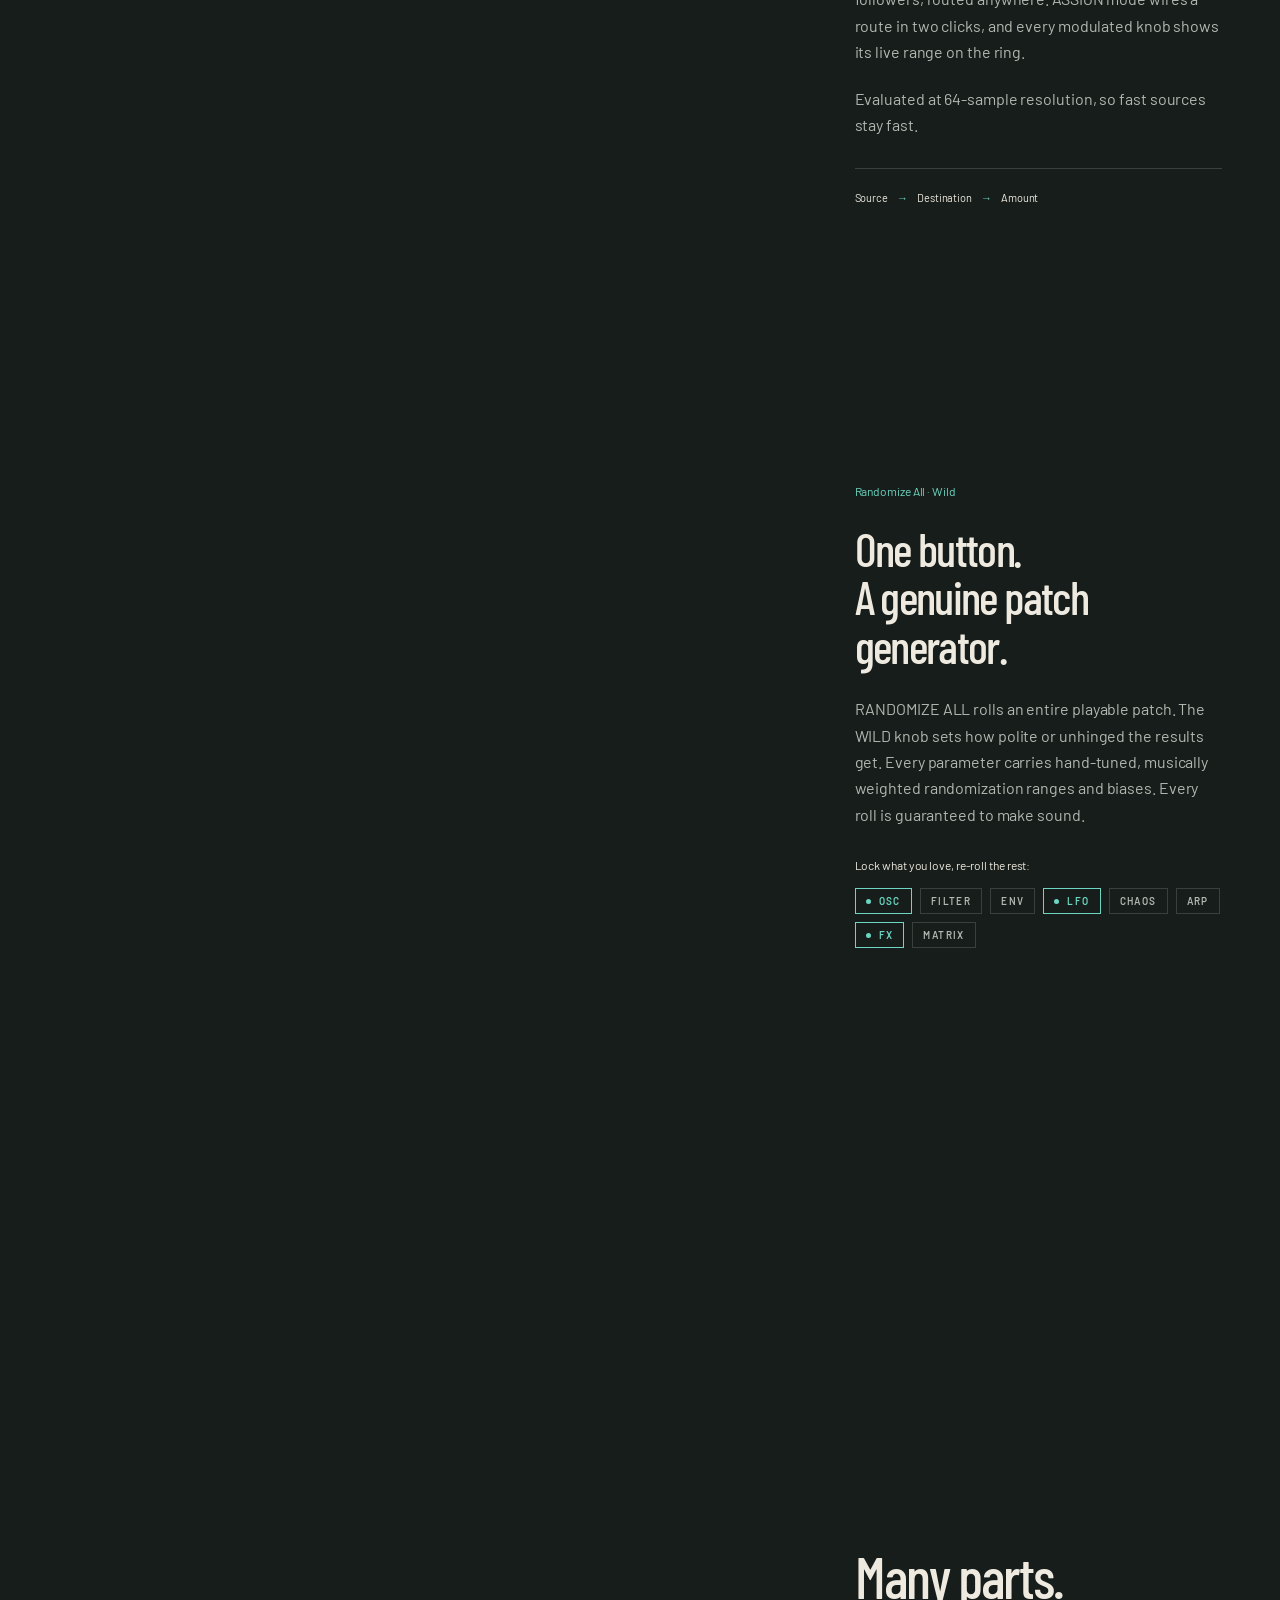
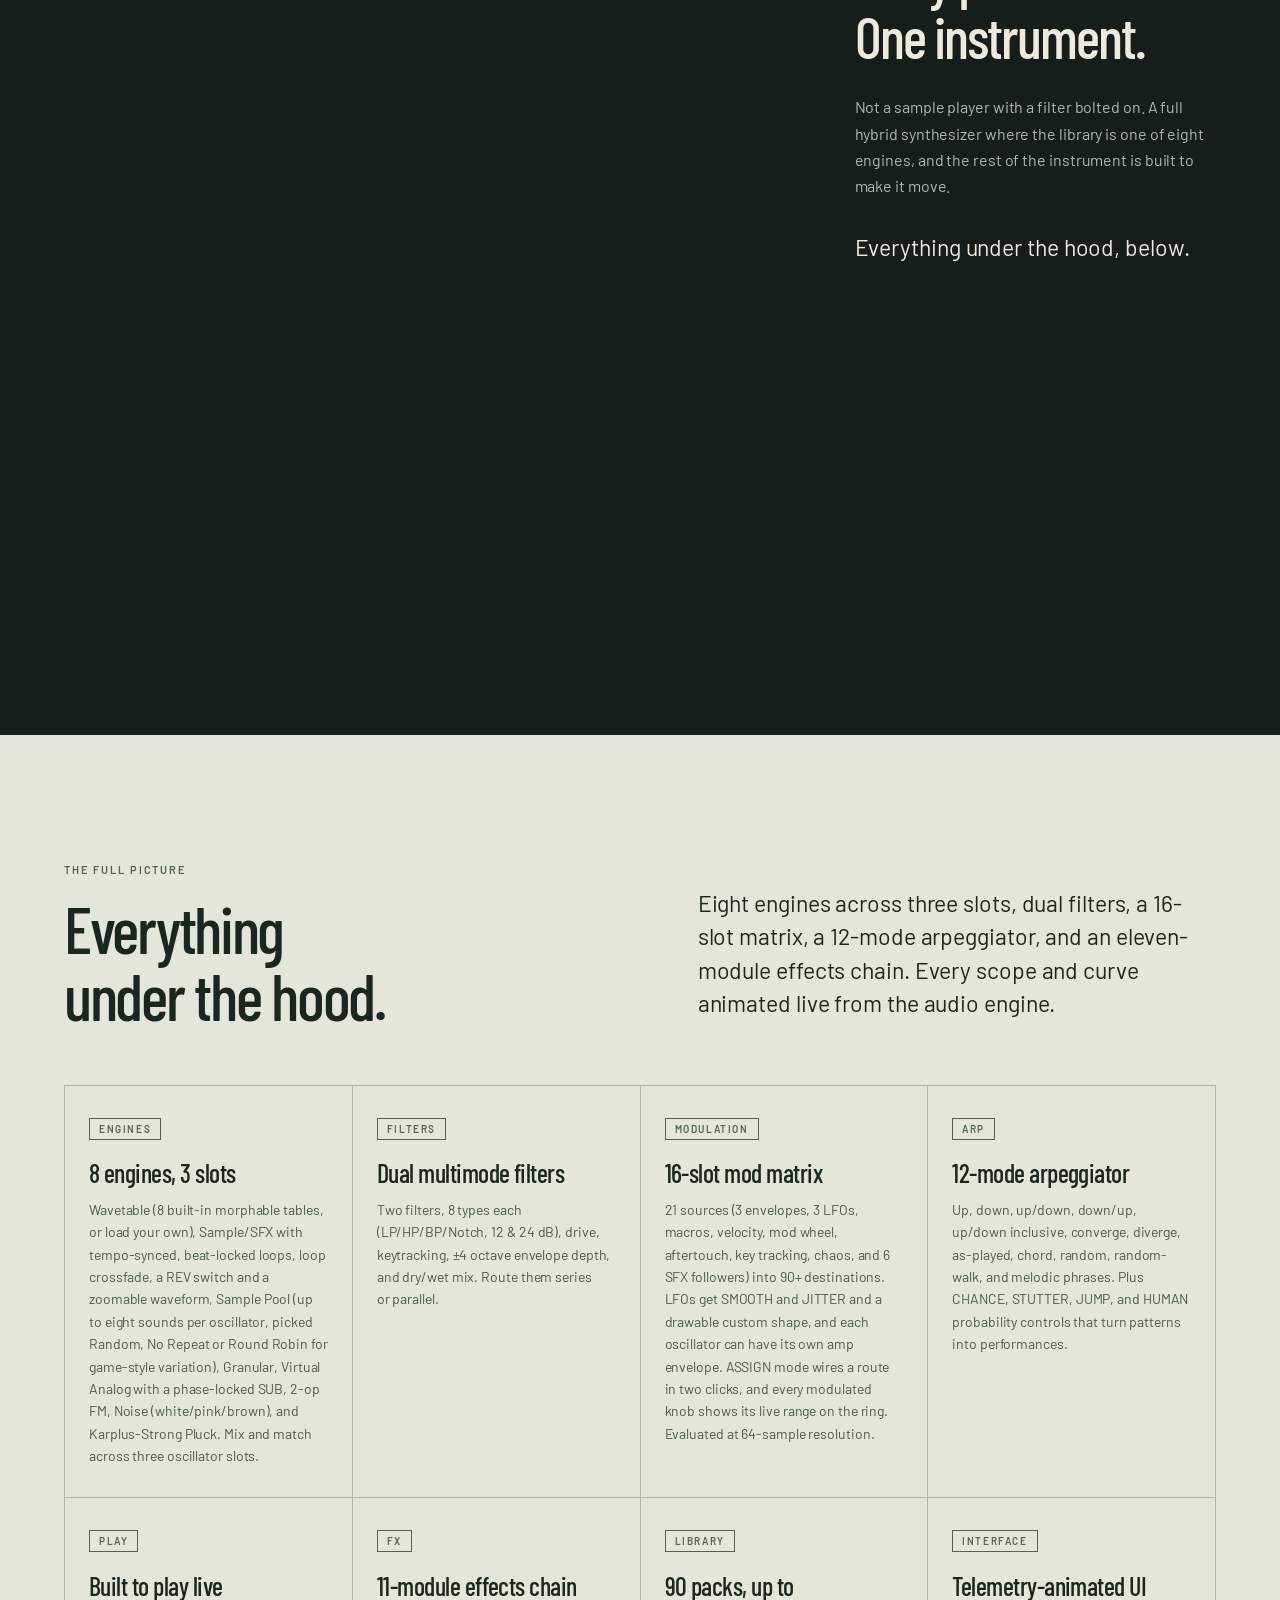
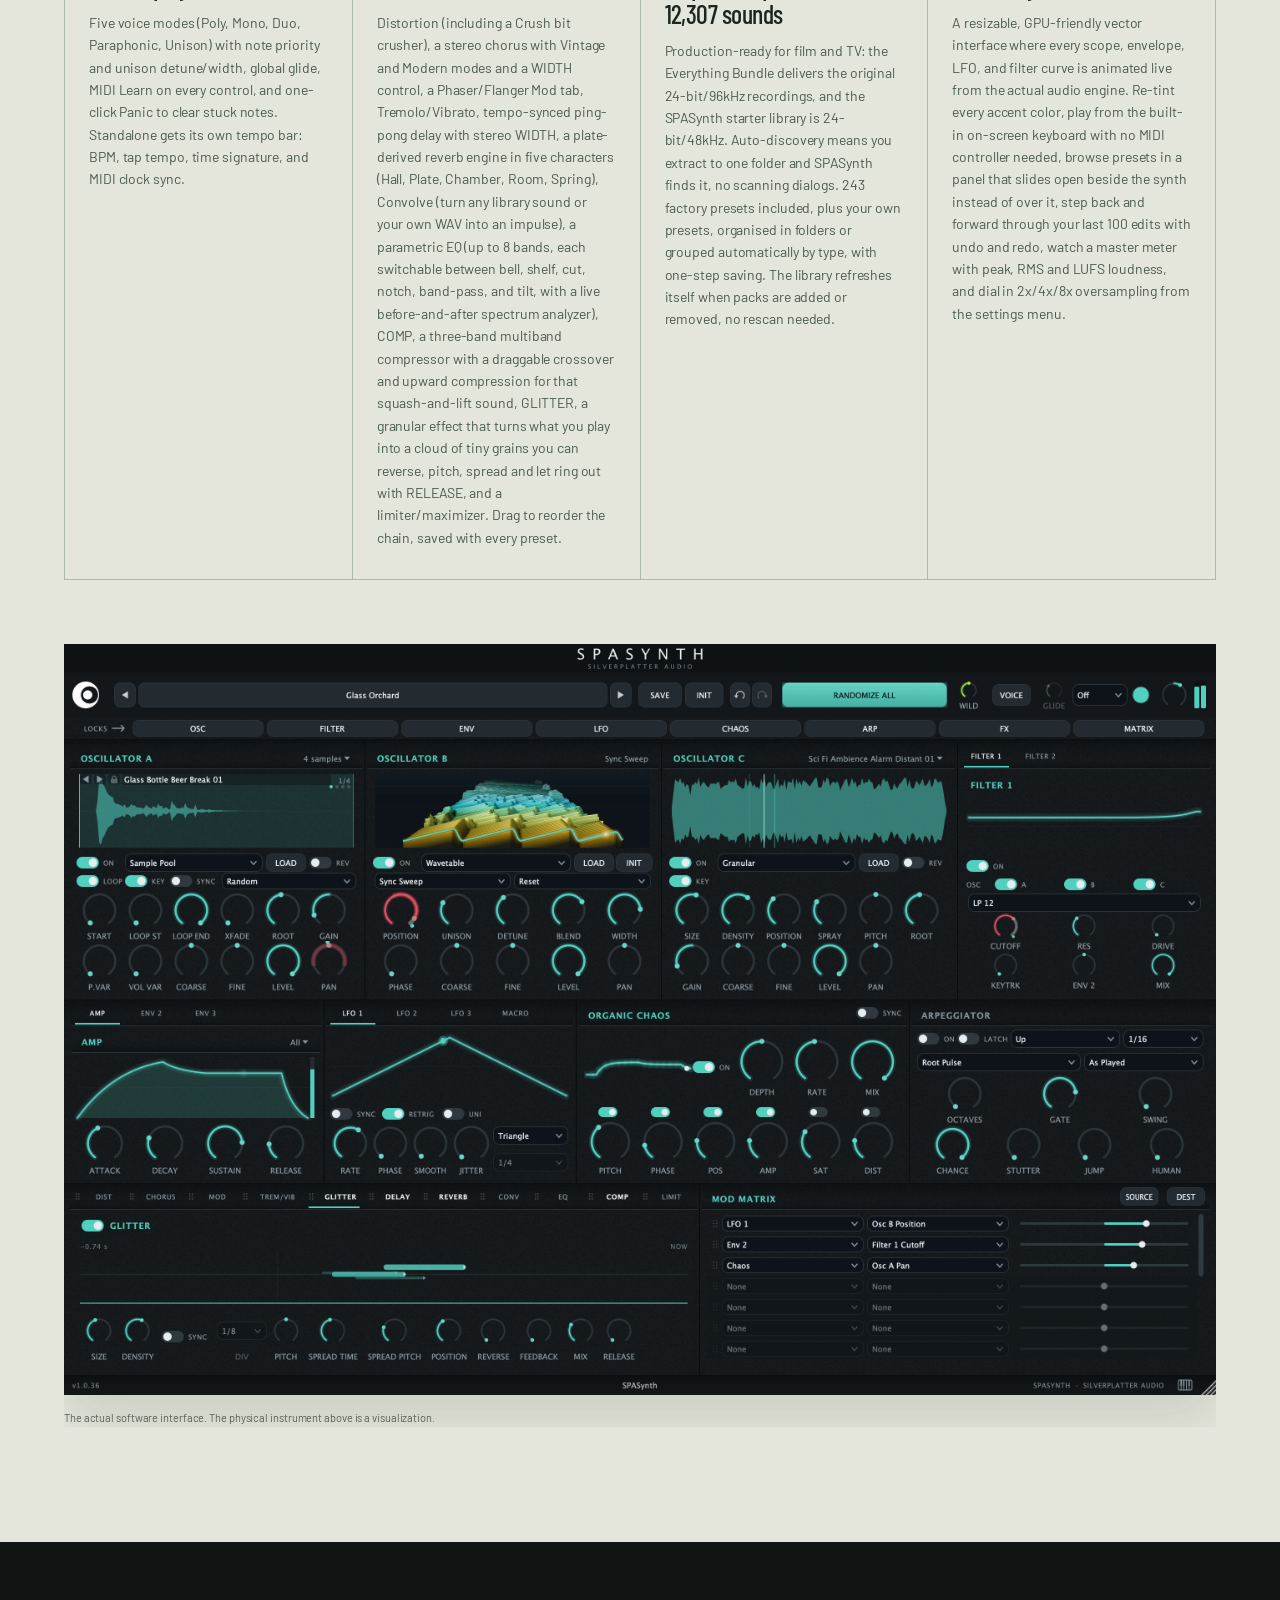
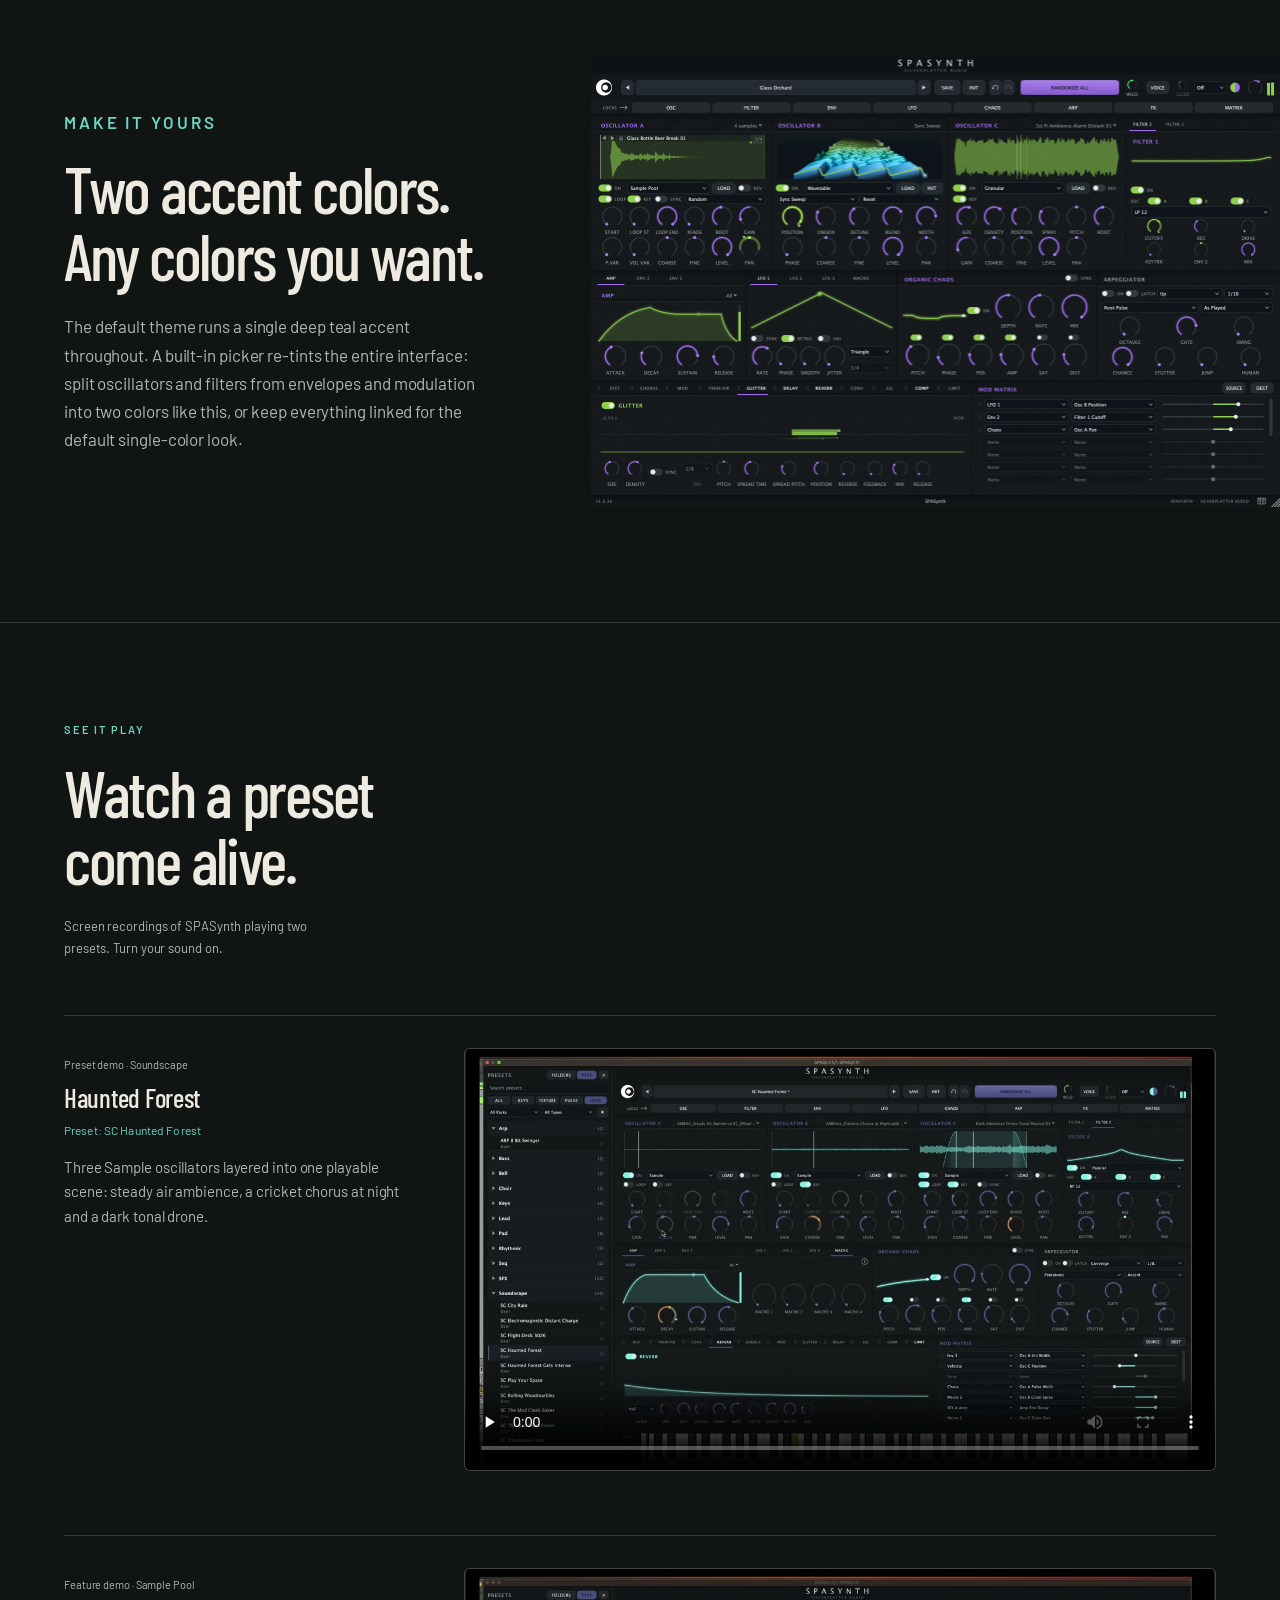
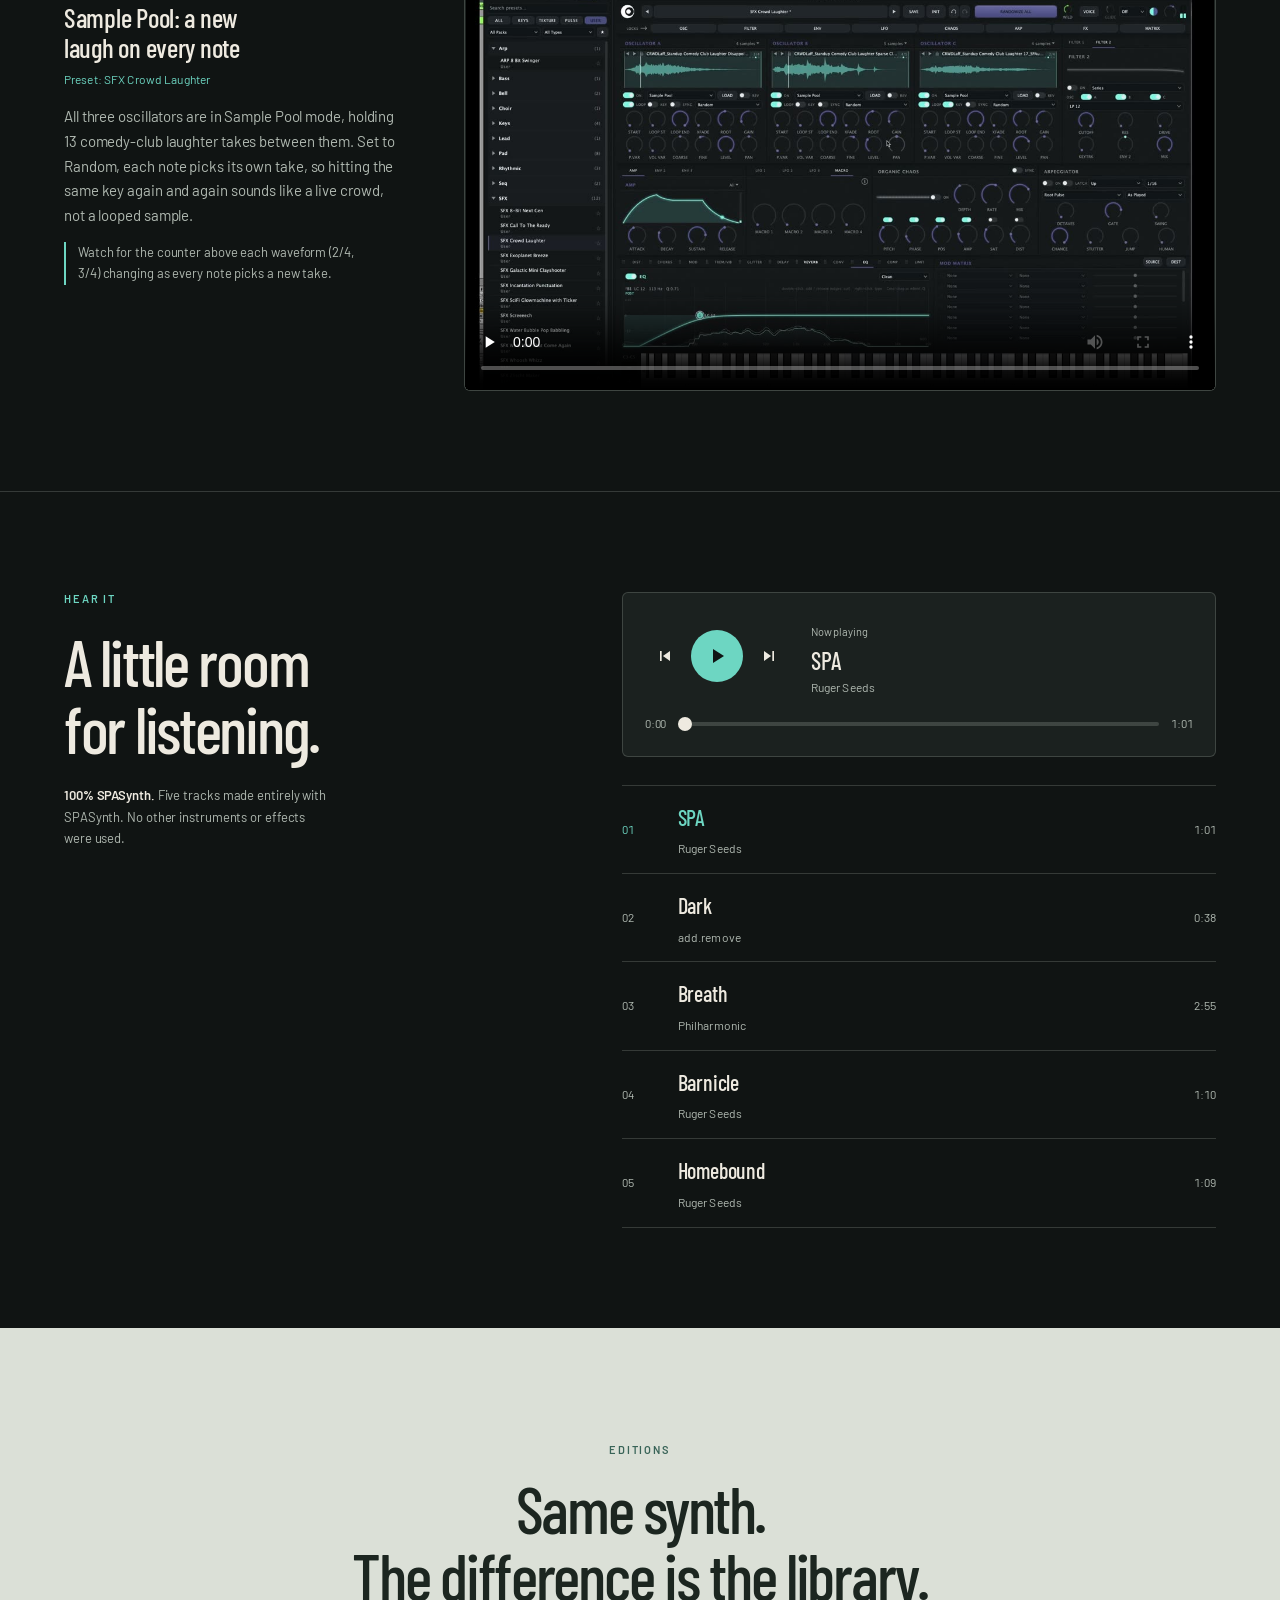
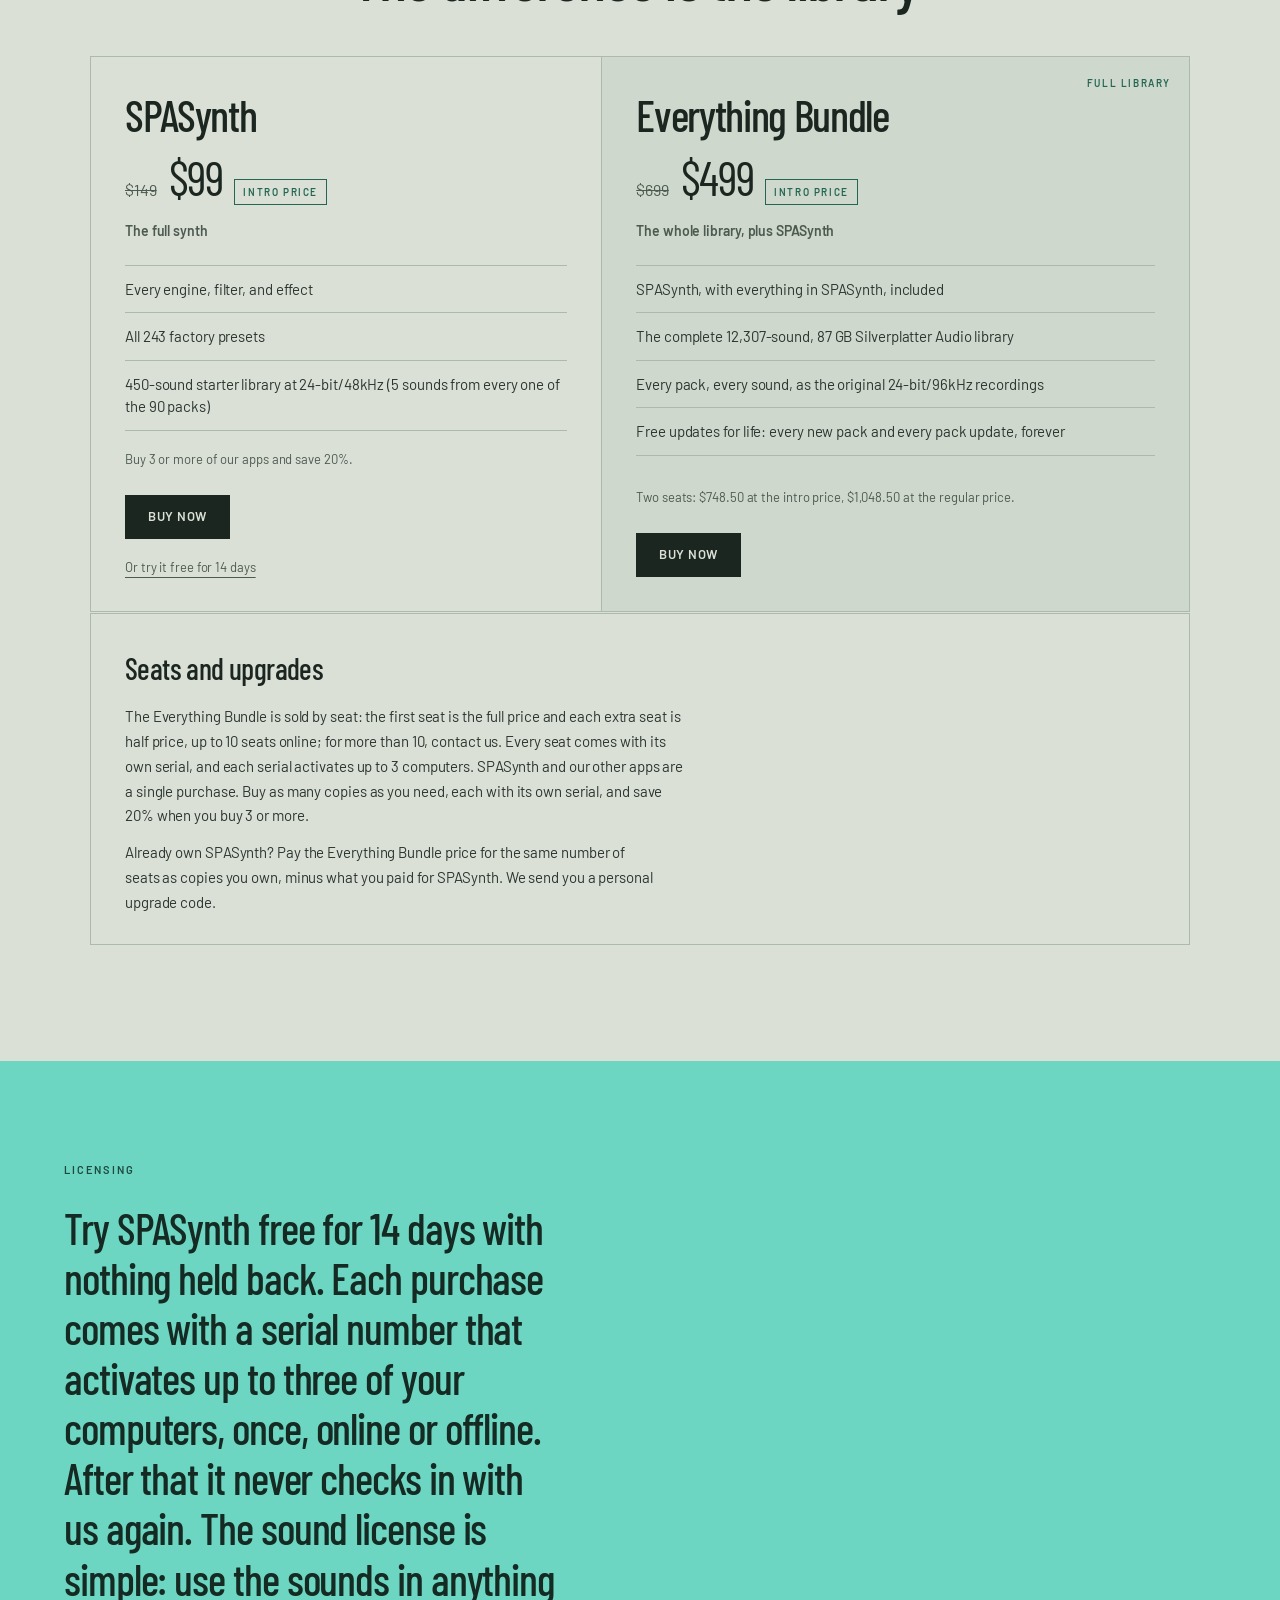
==== commit 7598da3d: "Auto-refresh Vault sound count: 828 bonus sounds Polled the live SPAStation Vault; bonus recordings " ====
--- a/index.html
+++ b/index.html
@@ -5,10 +5,10 @@
 <meta name="viewport" content="width=device-width, initial-scale=1">
 <meta name="theme-color" content="#101413">
 <title>SPASynth: Sound-Effects Synth Plugin (VST3, AU) | Silverplatter Audio</title>
-<meta name="description" content="SPASynth is a hybrid synth plugin (VST3, AU, standalone) for macOS and Windows, built around the entire Silverplatter Audio sound-effects library (90 packs, up to 12,305 sounds) as oscillators, granular fuel, modulation sources, and convolution impulses. Free 14-day trial.">
+<meta name="description" content="SPASynth is a hybrid synth plugin (VST3, AU, standalone) for macOS and Windows, built around the entire Silverplatter Audio sound-effects library (90 packs, up to 12,307 sounds) as oscillators, granular fuel, modulation sources, and convolution impulses. Free 14-day trial.">
 <meta property="og:type" content="website">
 <meta property="og:title" content="SPASynth: Sound-Effects Synth Plugin (VST3, AU) | Silverplatter Audio">
-<meta property="og:description" content="A hybrid synthesizer built around the entire Silverplatter Audio sound-effects library, up to 12,305 sounds playable as oscillators, granular fuel, modulation sources, and convolution impulses. Serial licensing with a free 14-day trial.">
+<meta property="og:description" content="A hybrid synthesizer built around the entire Silverplatter Audio sound-effects library, up to 12,307 sounds playable as oscillators, granular fuel, modulation sources, and convolution impulses. Serial licensing with a free 14-day trial.">
 <meta property="og:image" content="https://spasynth.com/assets/images/og-image.jpg">
 <meta property="og:url" content="https://spasynth.com/">
 <meta property="og:site_name" content="SPASynth">
@@ -17,7 +17,7 @@
 <meta property="og:image:alt" content="SPASynth, a hybrid synthesizer plugin by Silverplatter Audio.">
 <meta name="twitter:card" content="summary_large_image">
 <meta name="twitter:title" content="SPASynth: Sound-Effects Synth Plugin (VST3, AU) | Silverplatter Audio">
-<meta name="twitter:description" content="A hybrid synthesizer built around the entire Silverplatter Audio sound-effects library, up to 12,305 sounds playable as oscillators, granular fuel, modulation sources, and convolution impulses. Serial licensing with a free 14-day trial.">
+<meta name="twitter:description" content="A hybrid synthesizer built around the entire Silverplatter Audio sound-effects library, up to 12,307 sounds playable as oscillators, granular fuel, modulation sources, and convolution impulses. Serial licensing with a free 14-day trial.">
 <meta name="twitter:image" content="https://spasynth.com/assets/images/og-image.jpg">
 <link rel="canonical" href="https://spasynth.com/">
 <meta name="robots" content="index, follow, max-image-preview:large, max-snippet:-1">
@@ -117,7 +117,7 @@
     <div class="hero-copy">
       <p class="eyebrow">Hybrid synth plugin by Silverplatter Audio</p>
       <h1 id="hero-title">Your sound library<br> is the synth.</h1>
-      <p class="hero-deck">SPASynth is a hybrid synthesizer built around the entire Silverplatter Audio sound-effects library (<span data-stat="packs">90</span> packs, up to <span data-stat="sounds">12,305</span> production-ready sounds), playable as oscillators, granular fuel, modulation sources, and convolution impulses inside a full wavetable synth with an organic-chaos engine and a one-button patch randomizer.</p>
+      <p class="hero-deck">SPASynth is a hybrid synthesizer built around the entire Silverplatter Audio sound-effects library (<span data-stat="packs">90</span> packs, up to <span data-stat="sounds">12,307</span> production-ready sounds), playable as oscillators, granular fuel, modulation sources, and convolution impulses inside a full wavetable synth with an organic-chaos engine and a one-button patch randomizer.</p>
       <div class="hero-cta">
         <a class="btn btn-solid" href="/download">Try it free</a>
         <a class="btn btn-line" href="#editions">See the Editions</a>
@@ -129,7 +129,7 @@
       <img class="hero-synth" src="assets/scene/studio-assembled.webp?v=20261030-v1036" width="1600" height="1050" alt="A three-dimensional SPASynth instrument with wood side panels, black controls and turquoise displays." fetchpriority="high" data-sc-parallax="-0.45">
       <p class="object-caption">Software, imagined as hardware.</p>
     </div>
-    <div class="hero-foot"><span><span data-stat="packs">90</span> packs · up to <span data-stat="sounds">12,305</span> sounds · 14-day free trial</span><span class="release-status"><i aria-hidden="true"></i> v1.0.38 · AU · VST3 · AAX · Standalone</span></div>
+    <div class="hero-foot"><span><span data-stat="packs">90</span> packs · up to <span data-stat="sounds">12,307</span> sounds · 14-day free trial</span><span class="release-status"><i aria-hidden="true"></i> v1.0.38 · AU · VST3 · AAX · Standalone</span></div>
   </section>
 
   <!-- UI DEMO: a pinned beat. Scrolling opens the preset browser beside the synth, as the app does. -->
@@ -150,7 +150,7 @@
     <div class="origin-copy">
       <p class="eyebrow">The hook</p>
       <h2 id="hook-title">Other synths give you waveforms. This one gives you the whole Foley stage.</h2>
-      <p class="lead">A typewriter. A rainstorm. A billiard break. Load any of the library's up to <span data-stat="sounds">12,305</span> sounds and it becomes a playable keyboard instrument, a granular cloud, the modulation source that pumps your filter, or a convolution impulse behind a reverb, all at once, if you want.</p>
+      <p class="lead">A typewriter. A rainstorm. A billiard break. Load any of the library's up to <span data-stat="sounds">12,307</span> sounds and it becomes a playable keyboard instrument, a granular cloud, the modulation source that pumps your filter, or a convolution impulse behind a reverb, all at once, if you want.</p>
       <p>Every loaded sound is analyzed the moment it loads: amplitude follower and pitch tracking, automatically. Route a thunderstorm's loudness to your filter cutoff and the storm plays the synth.</p>
     </div>
     <figure class="studio-figure" data-sc-reveal="left" data-sc-reveal-at="0.05 0.4">
@@ -238,7 +238,7 @@
       <article class="feature-card"><span class="tag">Arp</span><h3>12-mode arpeggiator</h3><p>Up, down, up/down, down/up, up/down inclusive, converge, diverge, as-played, chord, random, random-walk, and melodic phrases. Plus CHANCE, STUTTER, JUMP, and HUMAN probability controls that turn patterns into performances.</p></article>
       <article class="feature-card"><span class="tag">Play</span><h3>Built to play live</h3><p>Five voice modes (Poly, Mono, Duo, Paraphonic, Unison) with note priority and unison detune/width, global glide, MIDI Learn on every control, and one-click Panic to clear stuck notes. Standalone gets its own tempo bar: BPM, tap tempo, time signature, and MIDI clock sync.</p></article>
       <article class="feature-card"><span class="tag">FX</span><h3>11-module effects chain</h3><p>Distortion (including a Crush bit crusher), a stereo chorus with Vintage and Modern modes and a WIDTH control, a Phaser/Flanger Mod tab, Tremolo/Vibrato, tempo-synced ping-pong delay with stereo WIDTH, a plate-derived reverb engine in five characters (Hall, Plate, Chamber, Room, Spring), Convolve (turn any library sound or your own WAV into an impulse), a parametric EQ (up to 8 bands, each switchable between bell, shelf, cut, notch, band-pass, and tilt, with a live before-and-after spectrum analyzer), COMP, a three-band multiband compressor with a draggable crossover and upward compression for that squash-and-lift sound, GLITTER, a granular effect that turns what you play into a cloud of tiny grains you can reverse, pitch, spread and let ring out with RELEASE, and a limiter/maximizer. Drag to reorder the chain, saved with every preset.</p></article>
-      <article class="feature-card"><span class="tag">Library</span><h3><span data-stat="packs">90</span> packs, up to <span data-stat="sounds">12,305</span> sounds</h3><p>Production-ready for film and TV: the Everything Bundle delivers the original 24-bit/96kHz recordings, and the SPASynth starter library is 24-bit/48kHz. Auto-discovery means you extract to one folder and SPASynth finds it, no scanning dialogs. <span data-stat="presets">243</span> factory presets included, plus your own presets, organised in folders or grouped automatically by type, with one-step saving. The library refreshes itself when packs are added or removed, no rescan needed.</p></article>
+      <article class="feature-card"><span class="tag">Library</span><h3><span data-stat="packs">90</span> packs, up to <span data-stat="sounds">12,307</span> sounds</h3><p>Production-ready for film and TV: the Everything Bundle delivers the original 24-bit/96kHz recordings, and the SPASynth starter library is 24-bit/48kHz. Auto-discovery means you extract to one folder and SPASynth finds it, no scanning dialogs. <span data-stat="presets">243</span> factory presets included, plus your own presets, organised in folders or grouped automatically by type, with one-step saving. The library refreshes itself when packs are added or removed, no rescan needed.</p></article>
       <article class="feature-card"><span class="tag">Interface</span><h3>Telemetry-animated UI</h3><p>A resizable, GPU-friendly vector interface where every scope, envelope, LFO, and filter curve is animated live from the actual audio engine. Re-tint every accent color, play from the built-in on-screen keyboard with no MIDI controller needed, browse presets in a panel that slides open beside the synth instead of over it, step back and forward through your last 100 edits with undo and redo, watch a master meter with peak, RMS and LUFS loudness, and dial in 2x/4x/8x oversampling from the settings menu.</p></article>
     </div>
     <figure class="interface-figure" data-sc-reveal="up" data-sc-reveal-at="0.05 0.45"><img src="assets/scene/interface.png?v=20261030-v1036" width="2760" height="1800" alt="The SPASynth software interface, with sample and wavetable oscillators, filters, modulation and effects." loading="lazy"><figcaption>The actual software interface. The physical instrument above is a visualization.</figcaption></figure>
@@ -328,7 +328,7 @@
         <p class="edition-tag">The whole library, plus SPASynth</p>
         <ul>
           <li>SPASynth, with everything in SPASynth, included</li>
-          <li>The complete <span data-stat="sounds">12,305</span>-sound, <span data-stat="size">87 GB</span> Silverplatter Audio library</li>
+          <li>The complete <span data-stat="sounds">12,307</span>-sound, <span data-stat="size">87 GB</span> Silverplatter Audio library</li>
           <li>Every pack, every sound, as the original 24-bit/96kHz recordings</li>
           <li>Free updates for life: every new pack and every pack update, forever</li>
         </ul>
@@ -378,7 +378,7 @@
       <details class="faq-item"><summary>How do I download the library after I buy it?</summary><p>The Everything Bundle gives you the original 24-bit/96kHz recordings, pack by pack, two ways: from the download links in your Shopify order emails, or directly inside SPAStation, our free download manager, which can also install packs straight into your SPASynth library folder. Unzip the packs into one folder and SPASynth finds them automatically next time it opens. The <span data-stat="starter">450</span>-sound SPASynth starter library is a single small 24-bit/48kHz download, also available from your Shopify order links and from SPAStation. Links stay valid, so you can come back and re-download anytime.</p></details>
       <!-- TODO: link "SPAStation" above to its public download page once it is live -->
       <details class="faq-item"><summary>What is the difference between SPASynth and the Everything Bundle?</summary><p>Same synth, same serial licensing. SPASynth on its own comes with the 450-sound starter library. The Everything Bundle gives you the complete Silverplatter Audio library and free updates for life, and includes SPASynth.</p></details>
-      <details class="faq-item"><summary>How do I upgrade from SPASynth to the Everything Bundle?</summary><p>Pay the Everything Bundle price for the same number of seats as copies you own, minus what you paid for SPASynth. We send you a personal upgrade code. Then download the complete <span data-stat="sounds">12,305</span>-sound library and drop it in the same folder as your starter library. No reinstall and no new serial.</p></details>
+      <details class="faq-item"><summary>How do I upgrade from SPASynth to the Everything Bundle?</summary><p>Pay the Everything Bundle price for the same number of seats as copies you own, minus what you paid for SPASynth. We send you a personal upgrade code. Then download the complete <span data-stat="sounds">12,307</span>-sound library and drop it in the same folder as your starter library. No reinstall and no new serial.</p></details>
       <details class="faq-item"><summary>Can I buy more than one copy or seat?</summary><p>Yes. The Everything Bundle is sold by seat, from 1 to 10 seats online; for more than 10, contact us. The first seat is the full price and each extra seat is half price, so two seats of the Everything Bundle at the intro price are $748.50. SPASynth and our other apps are a single purchase: add as many copies as you need to your cart, and buying 3 or more of our apps saves you 20%. Every seat and every copy comes with its own serial, and each serial activates up to 3 computers.</p></details>
       <details class="faq-item"><summary>How does licensing work?</summary><p>SPASynth uses a serial number. When you first open the plugin window you get a full 14-day trial with nothing held back. After that, until you activate, it runs in demo mode: it goes silent for a moment about once a minute and preset saving is turned off, but your sessions always open and play. One serial activates up to 3 of your computers. Activation is a one-time step, online from inside the plugin or offline by following the steps in the license panel from another device, and once activated SPASynth never checks in with us again and keeps working offline for good. You can deactivate a computer anytime, from the plugin or from SPAStation, to move your activation to another machine.</p></details>
       <details class="faq-item"><summary>Do I have to be online to use SPASynth?</summary><p>Only once, to activate, and there is an offline route for computers that never connect. After activation there is no phone-home: SPASynth works offline for good.</p></details>
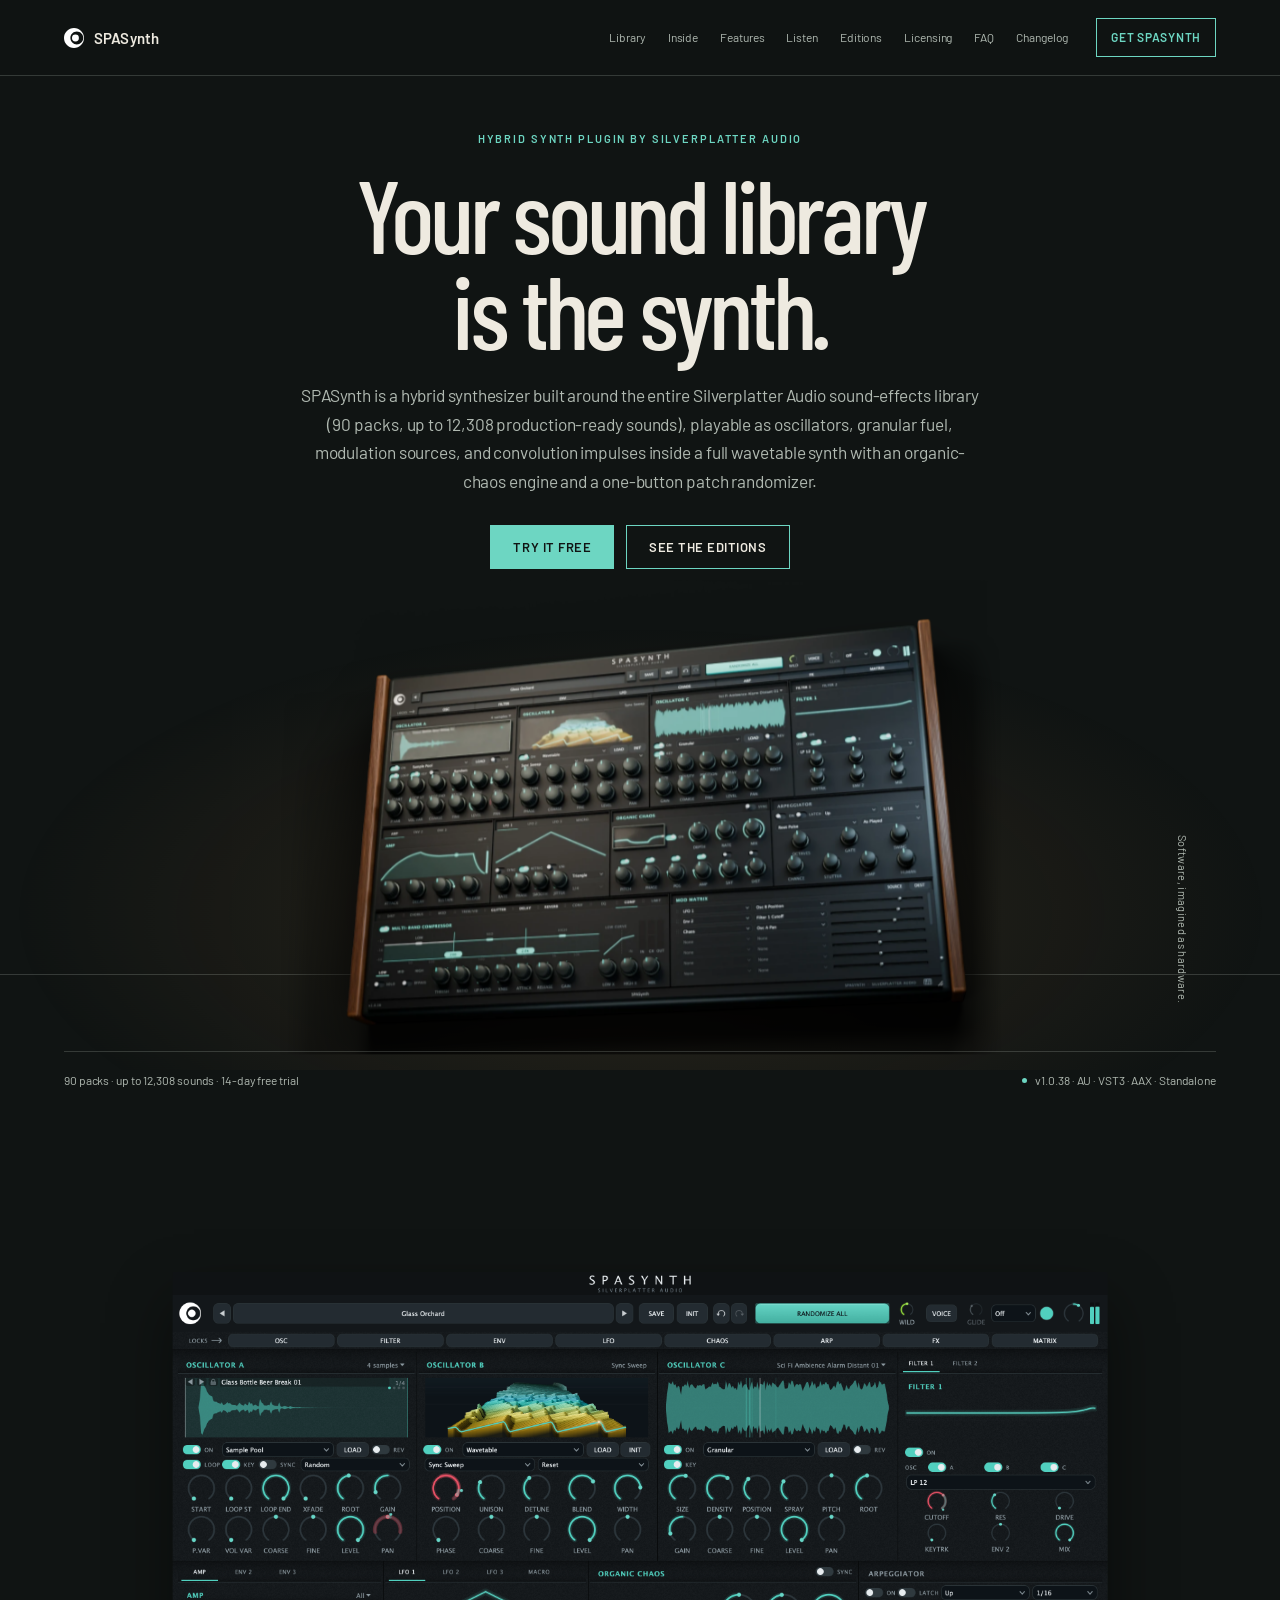
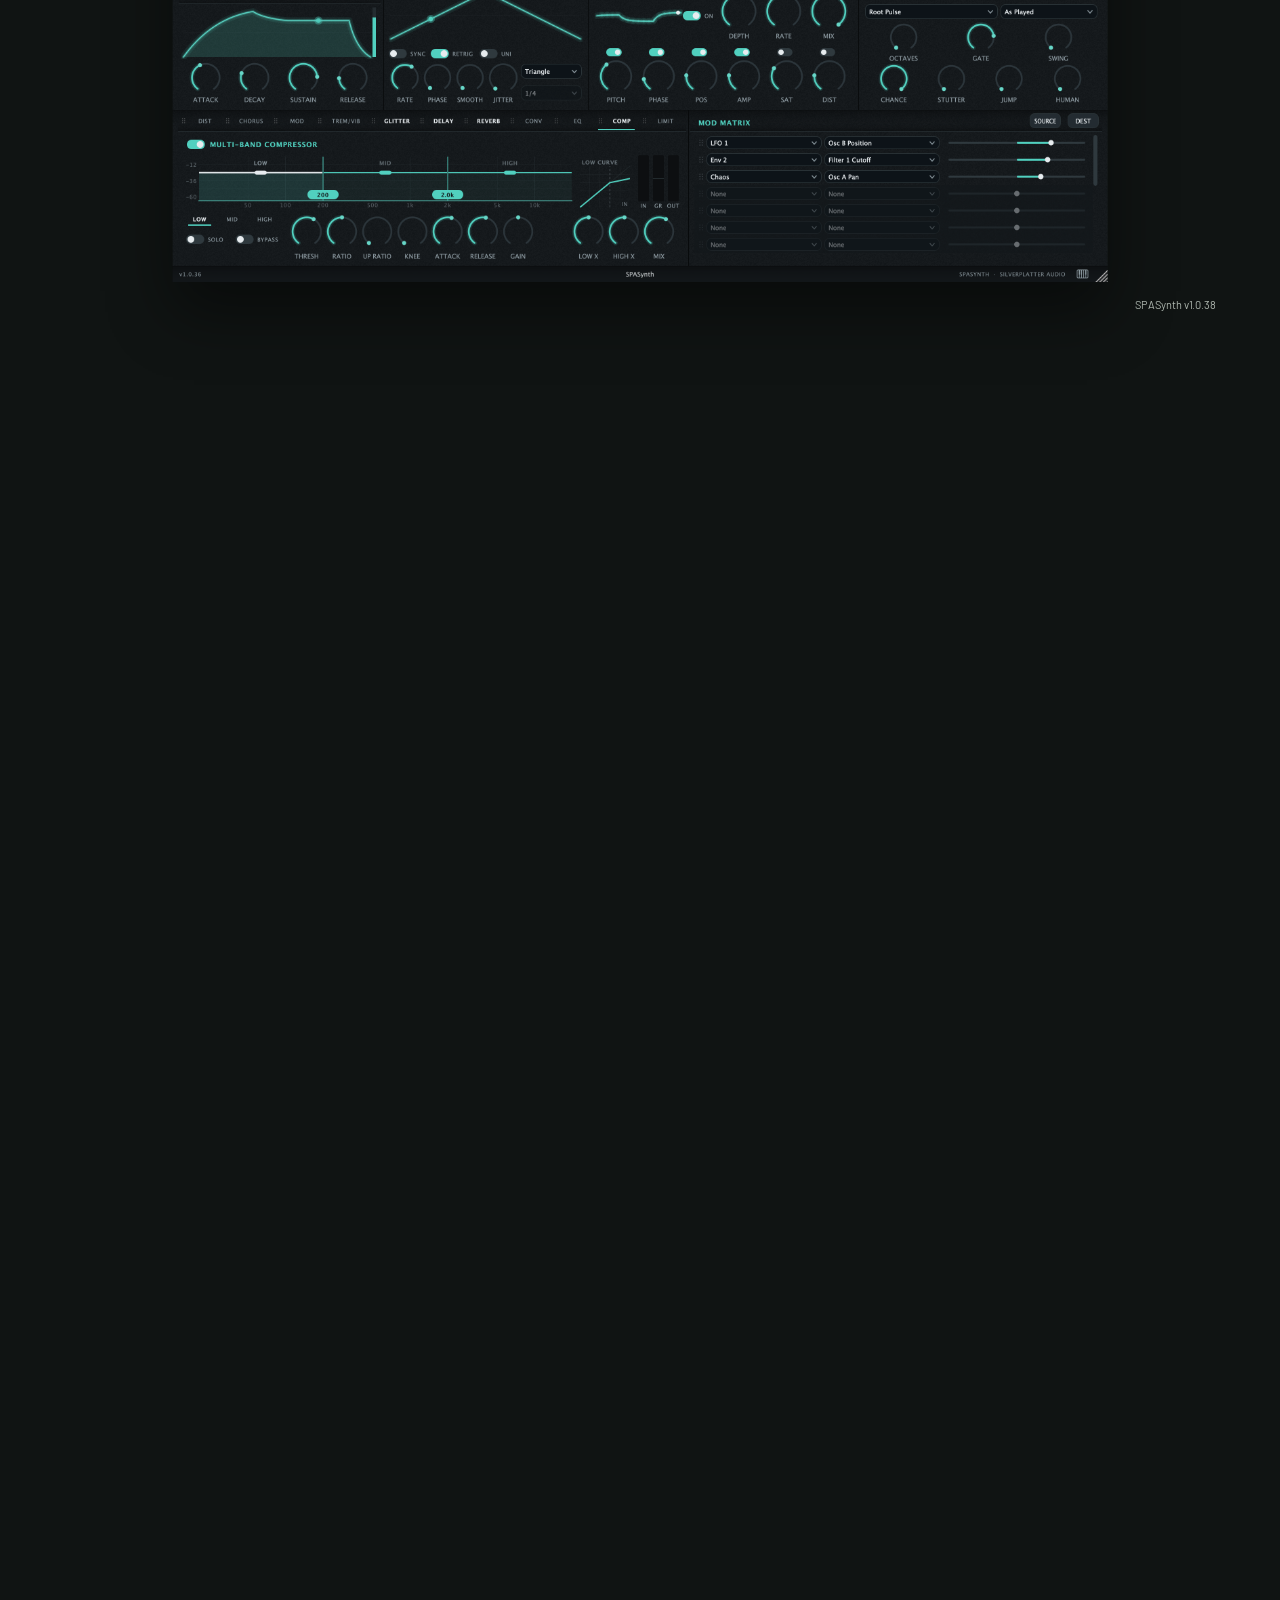
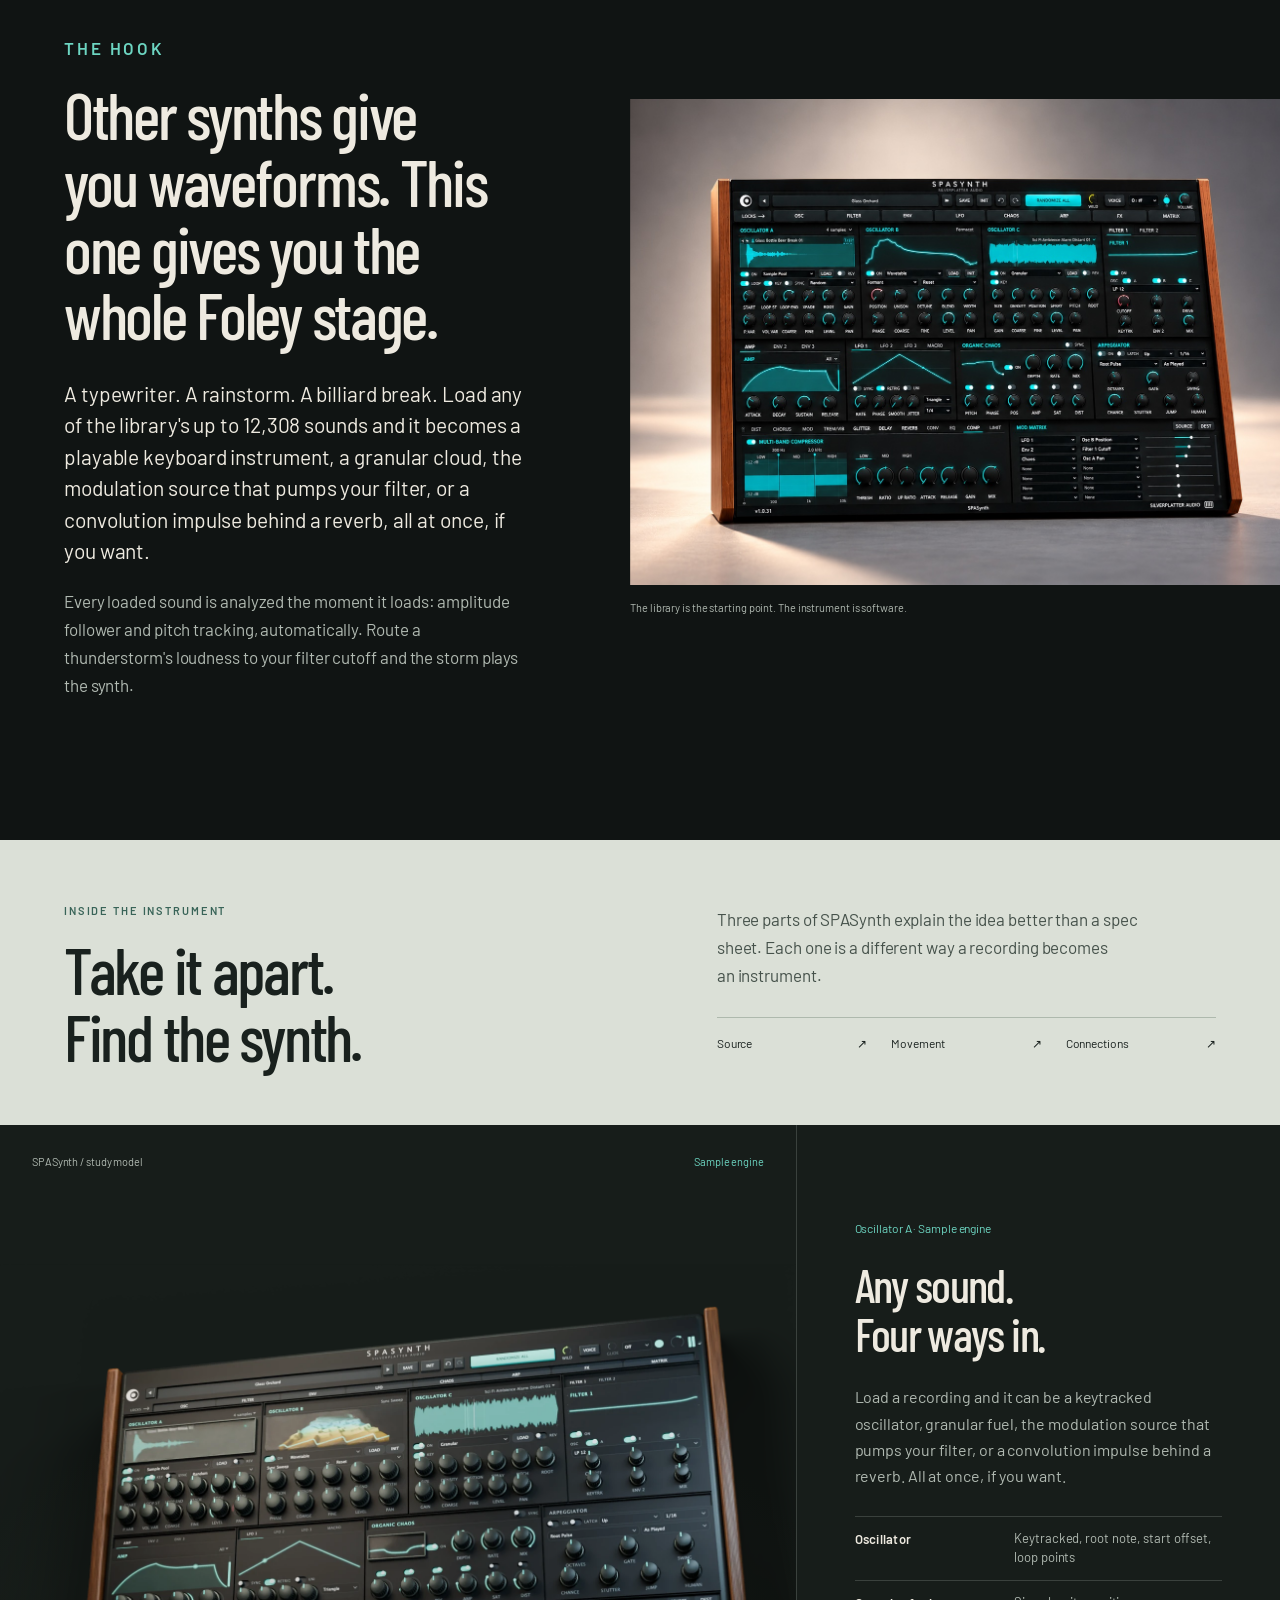
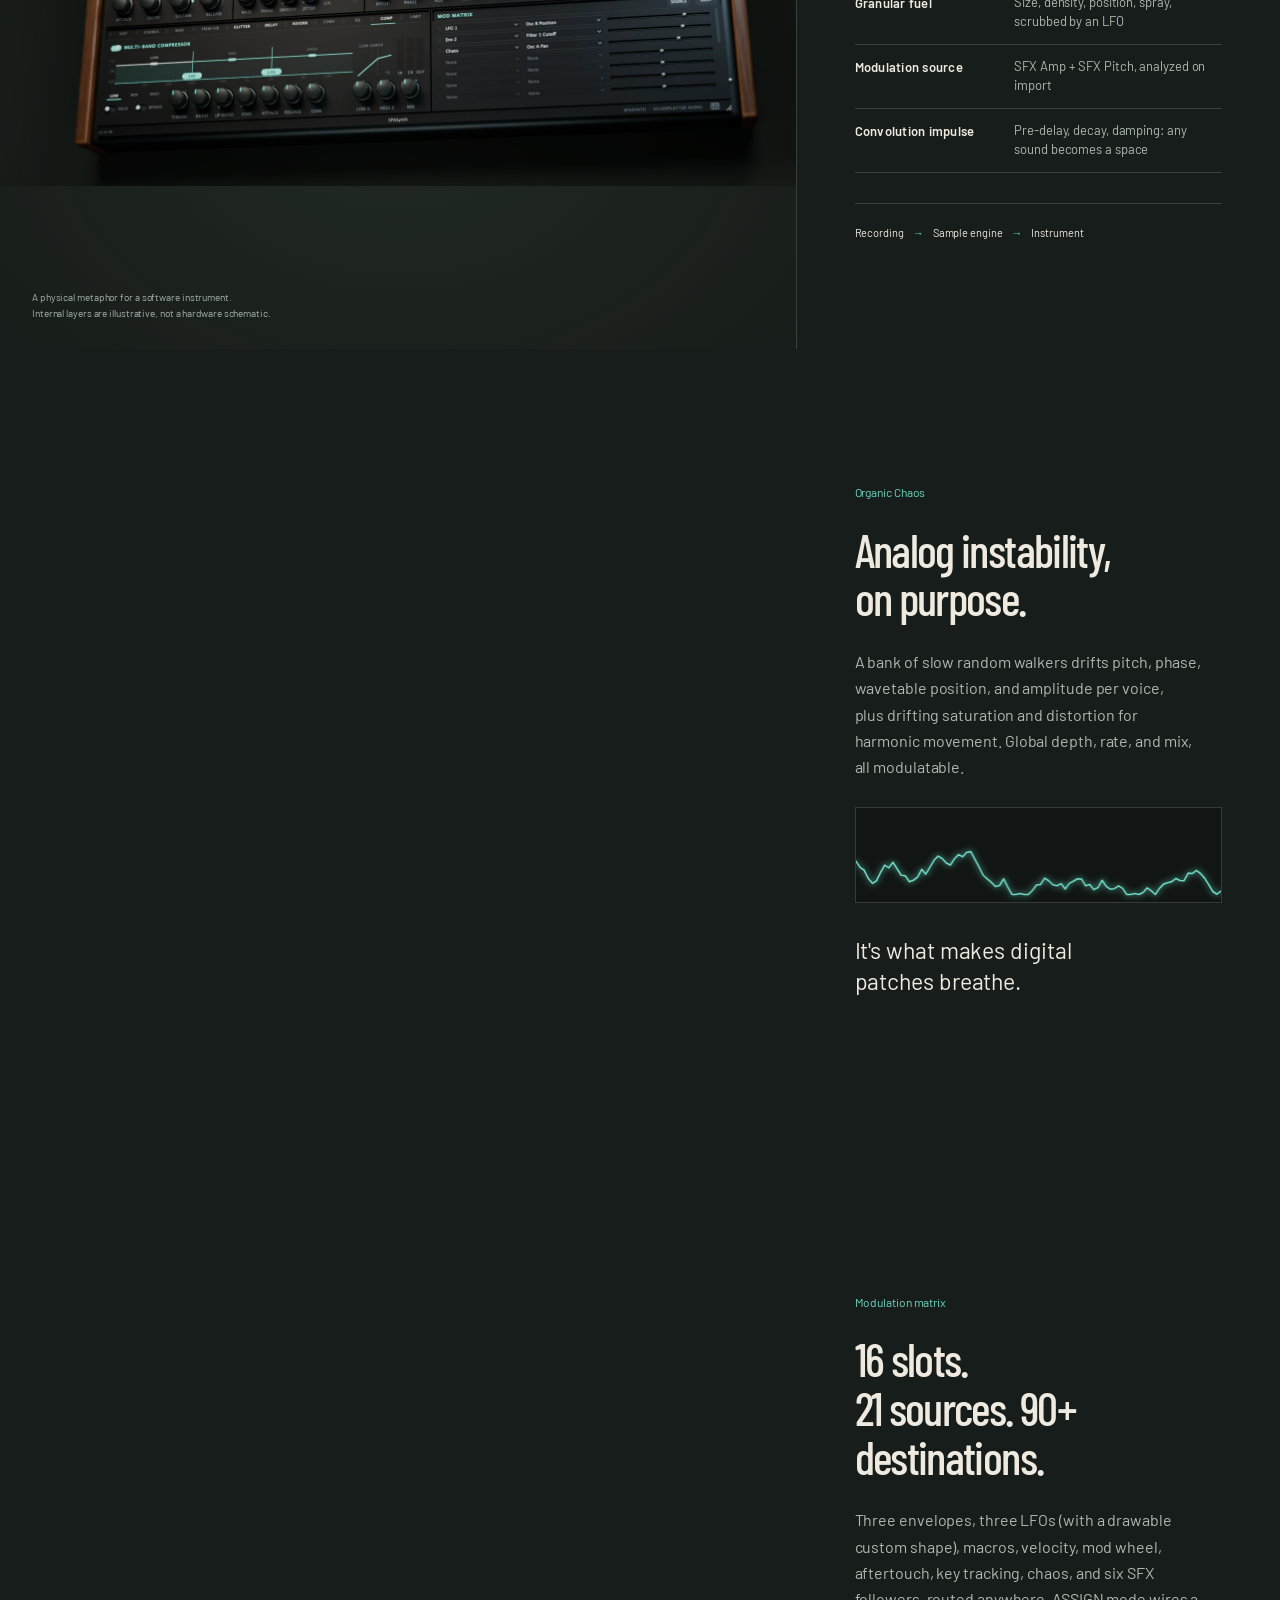
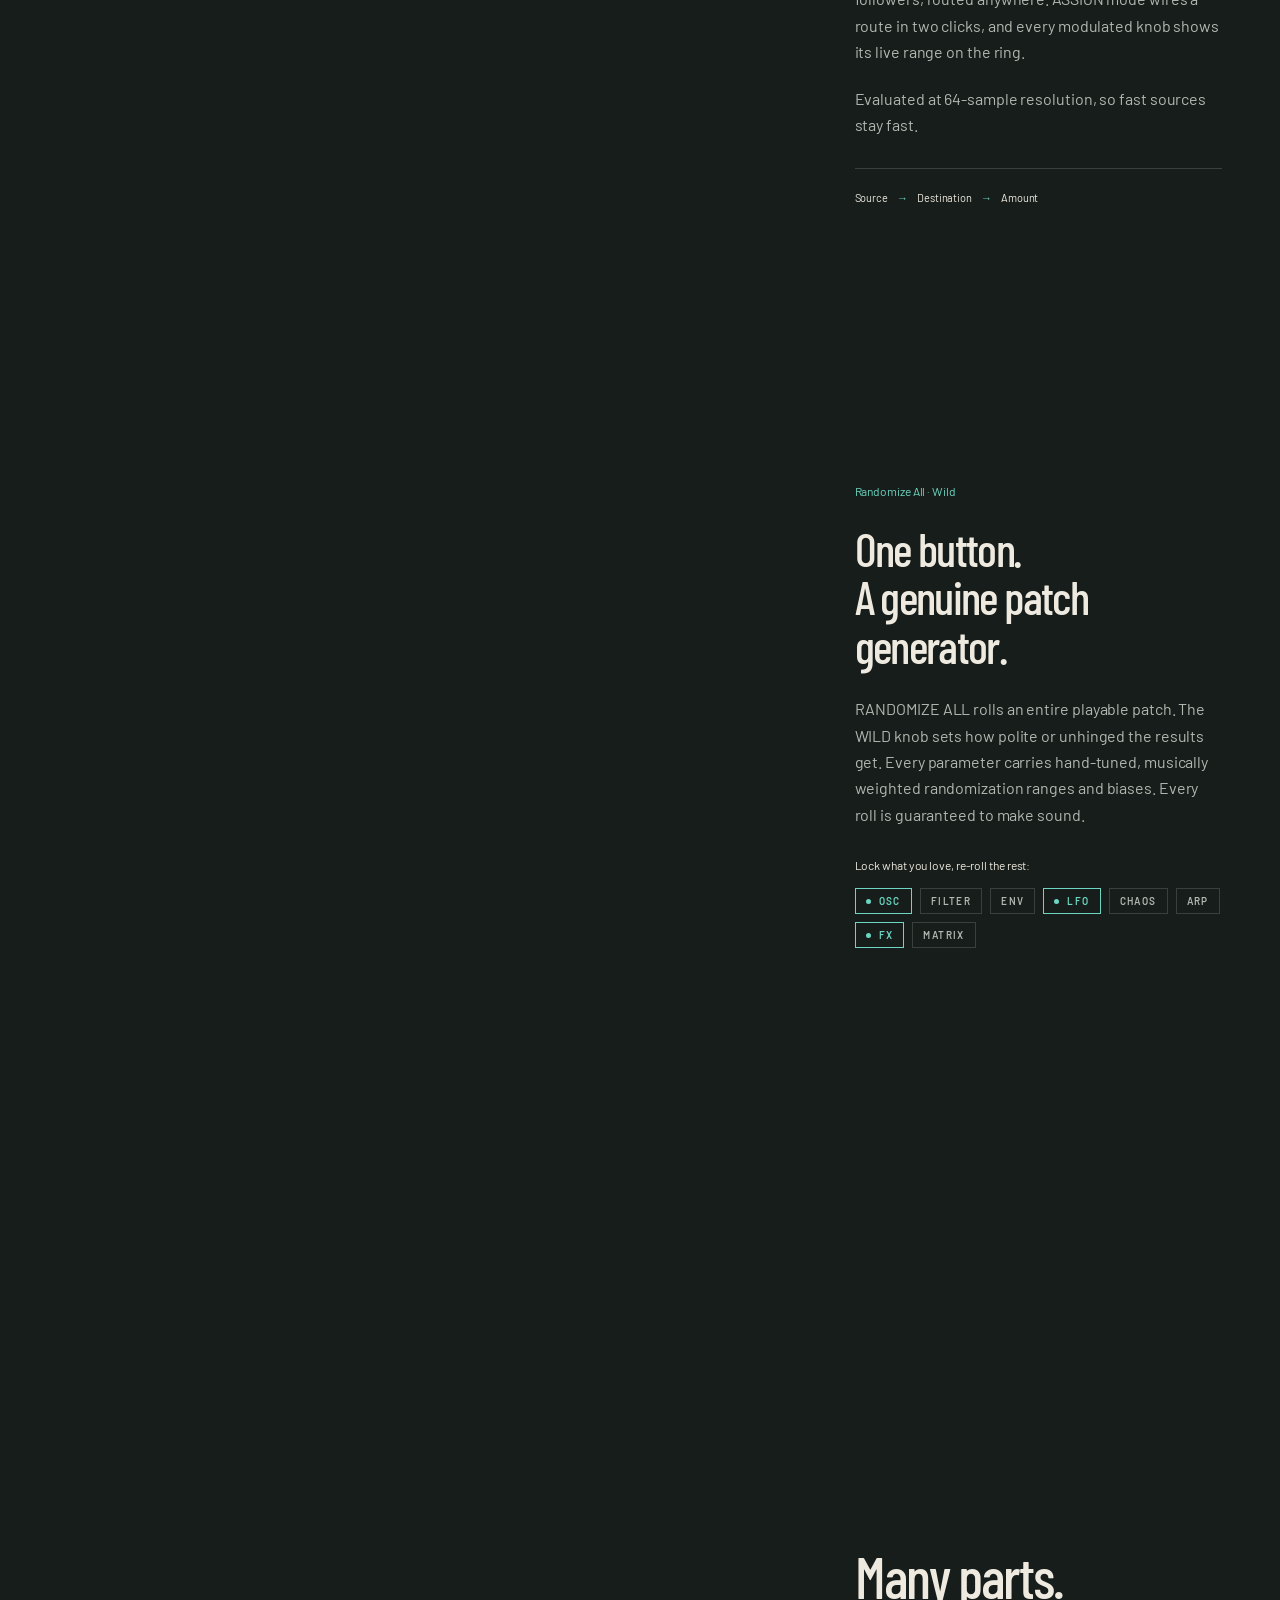
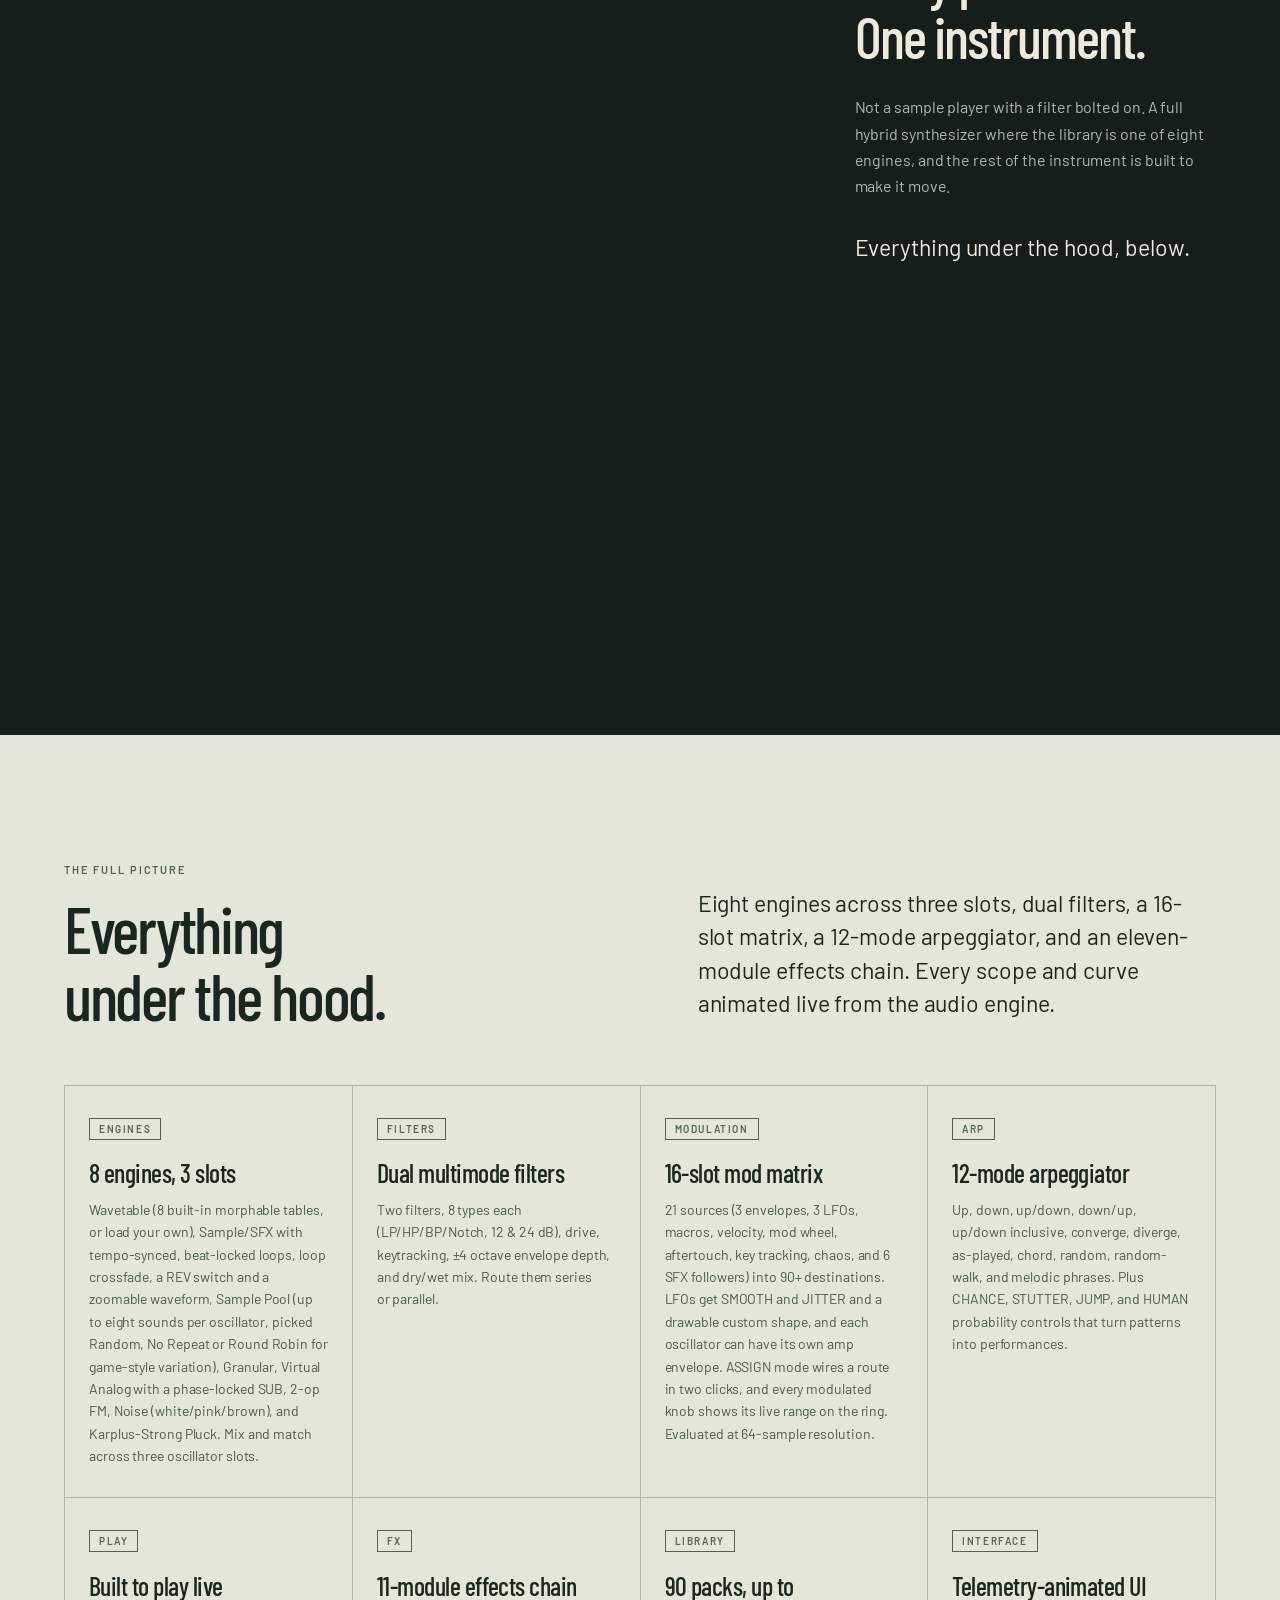
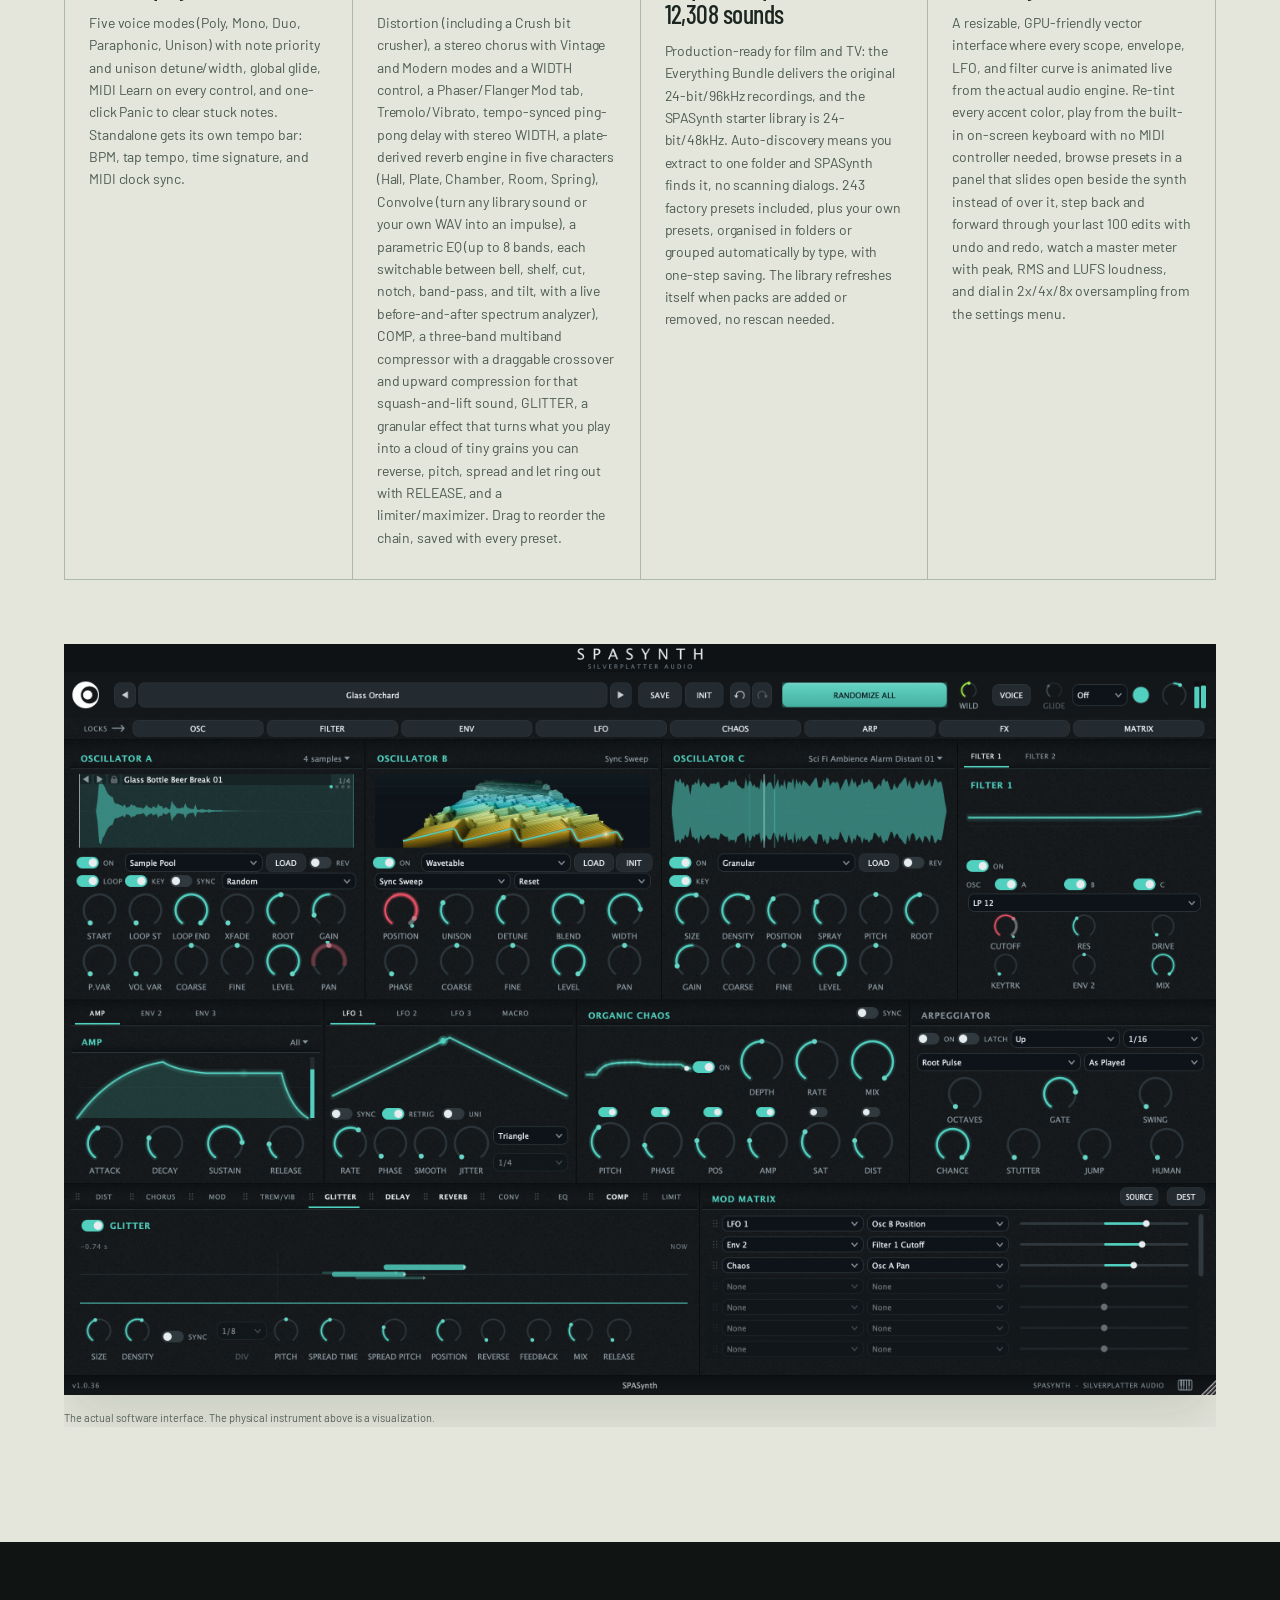
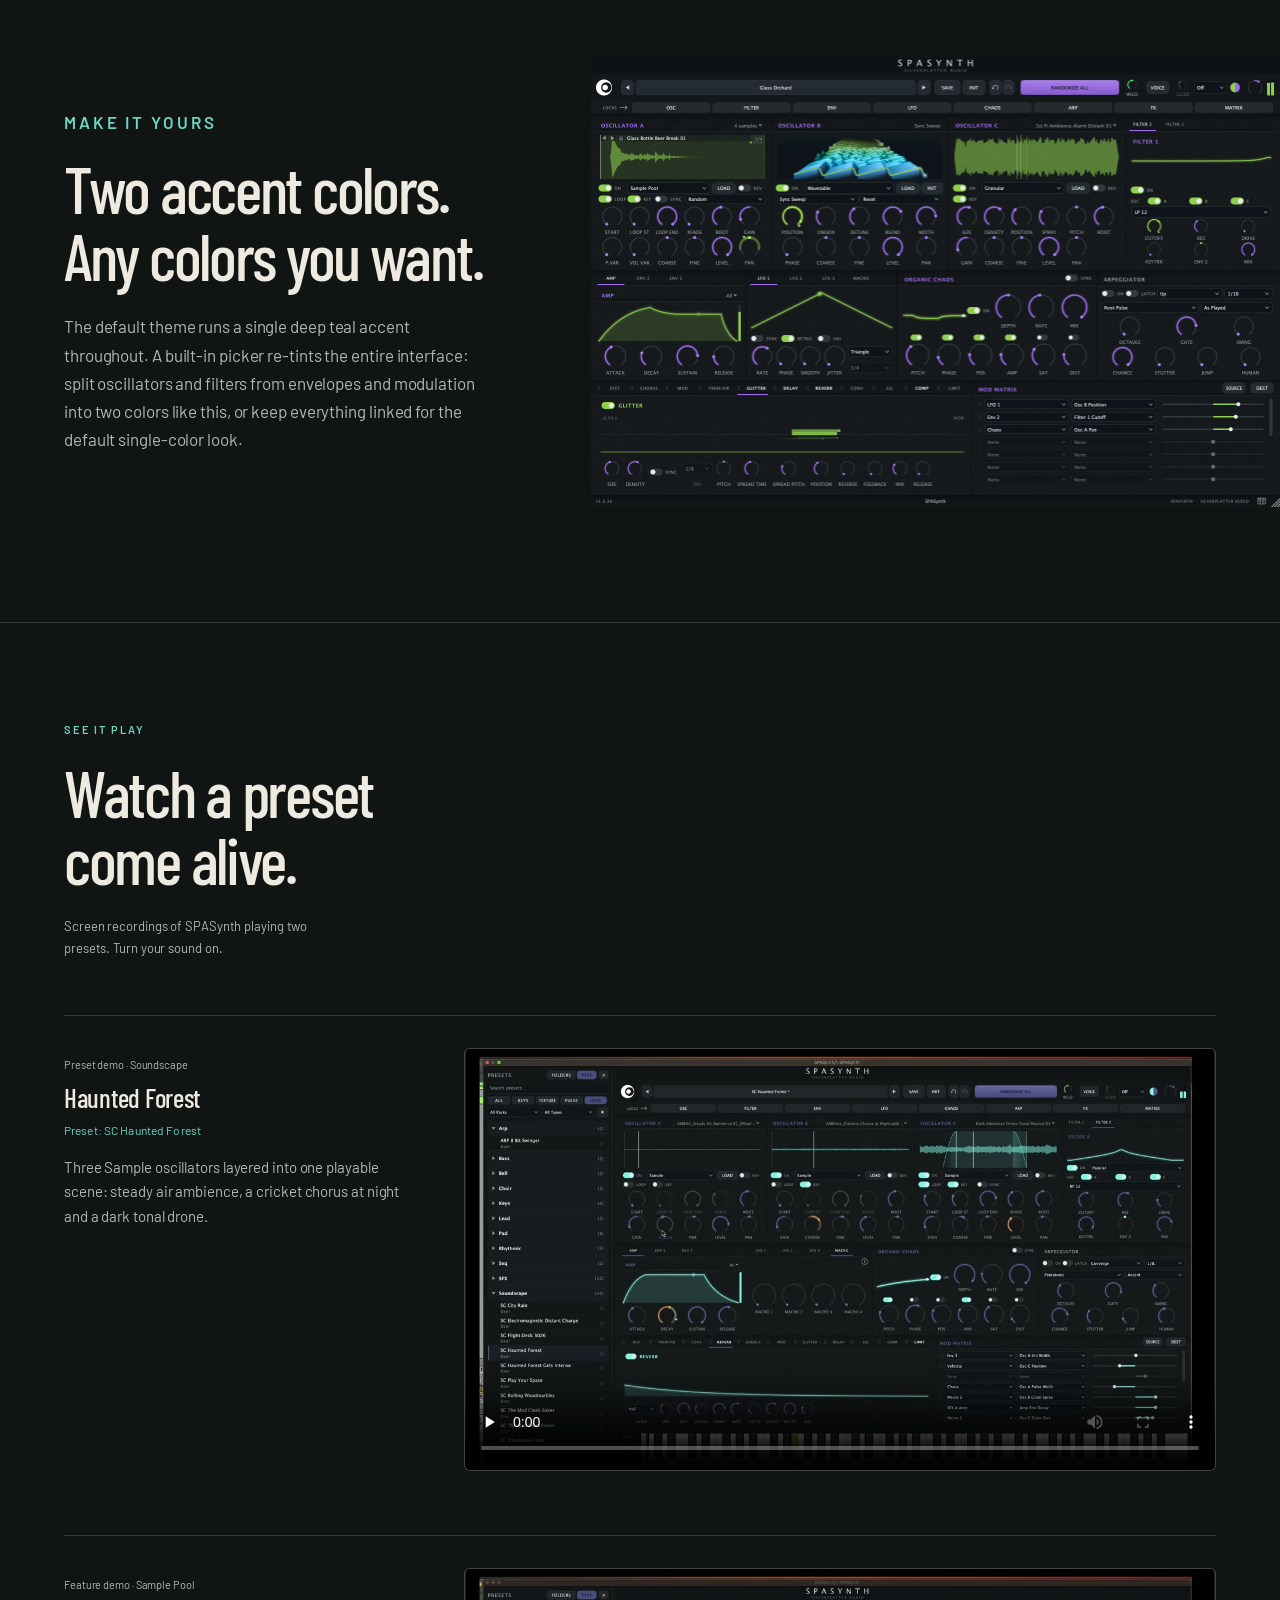
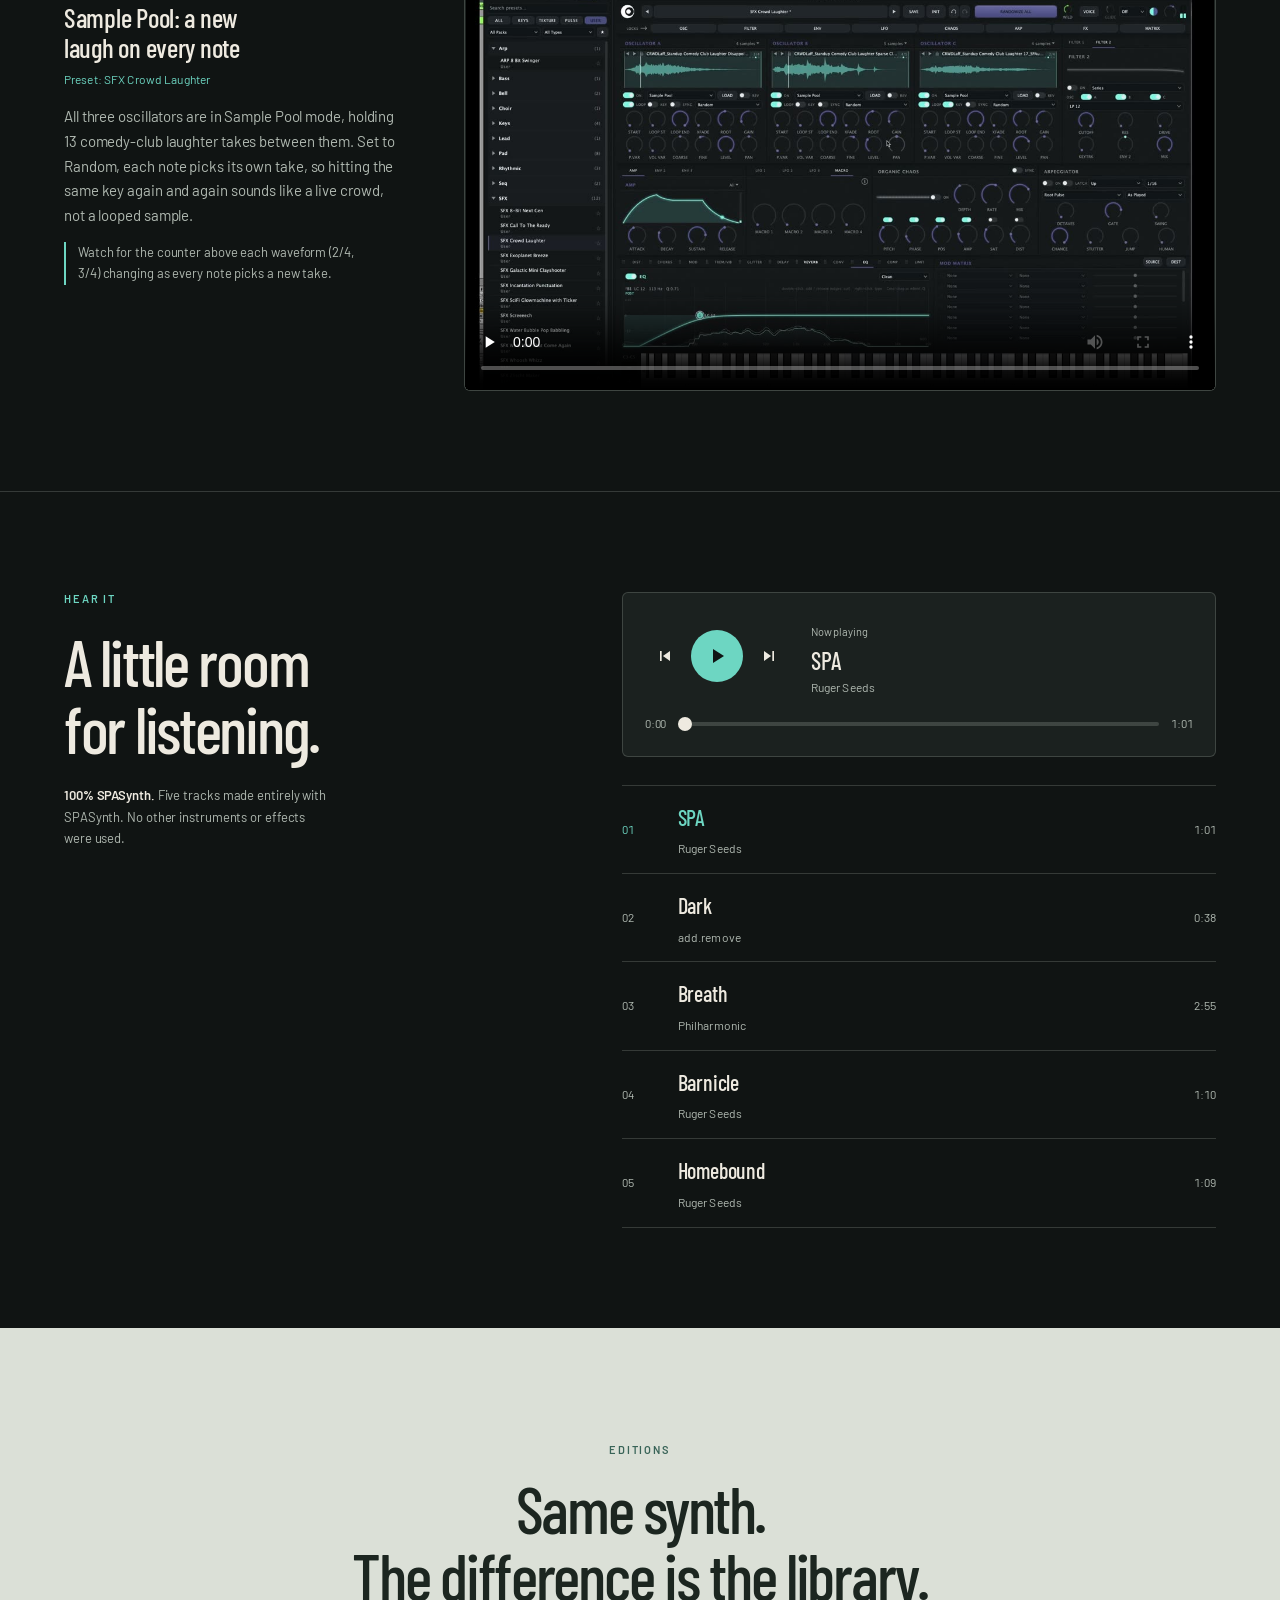
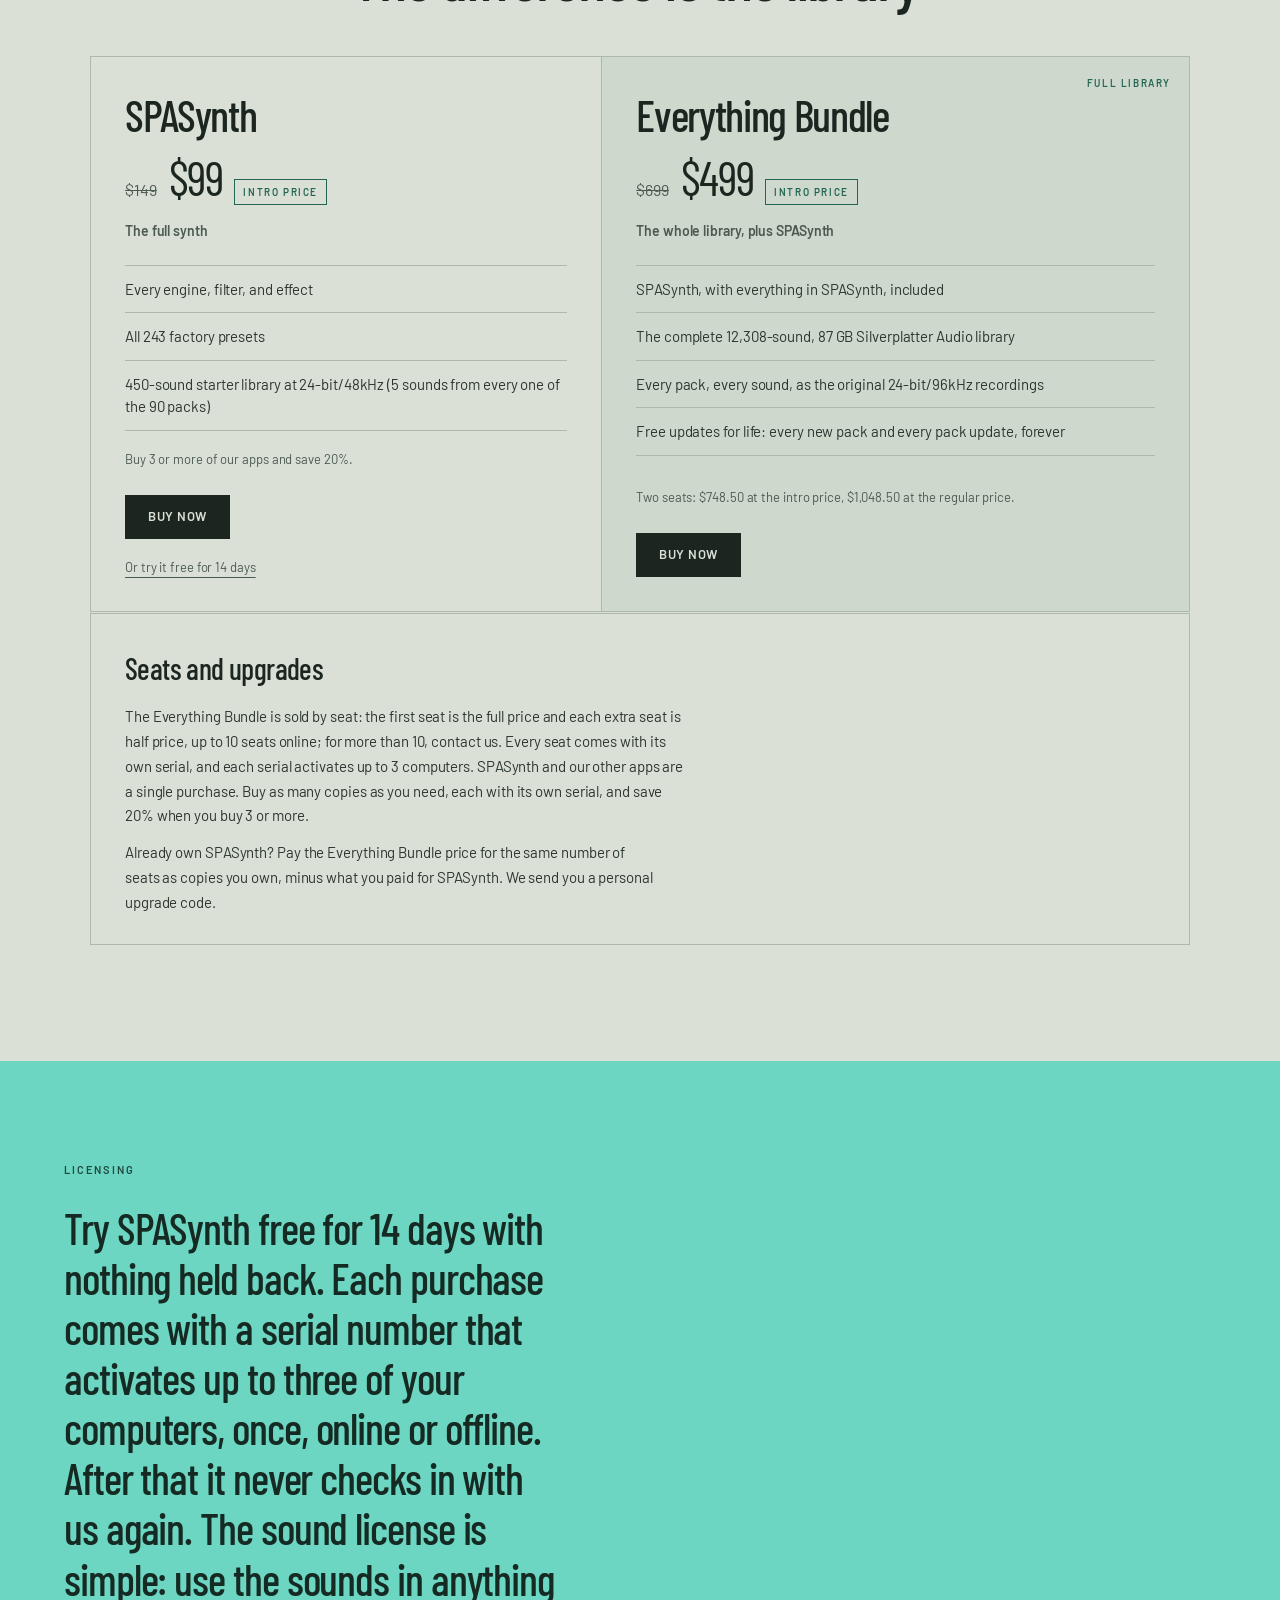
==== commit 5d034747: "Auto-refresh Vault sound count: 829 bonus sounds Polled the live SPAStation Vault; bonus recordings " ====
--- a/index.html
+++ b/index.html
@@ -5,10 +5,10 @@
 <meta name="viewport" content="width=device-width, initial-scale=1">
 <meta name="theme-color" content="#101413">
 <title>SPASynth: Sound-Effects Synth Plugin (VST3, AU) | Silverplatter Audio</title>
-<meta name="description" content="SPASynth is a hybrid synth plugin (VST3, AU, standalone) for macOS and Windows, built around the entire Silverplatter Audio sound-effects library (90 packs, up to 12,307 sounds) as oscillators, granular fuel, modulation sources, and convolution impulses. Free 14-day trial.">
+<meta name="description" content="SPASynth is a hybrid synth plugin (VST3, AU, standalone) for macOS and Windows, built around the entire Silverplatter Audio sound-effects library (90 packs, up to 12,308 sounds) as oscillators, granular fuel, modulation sources, and convolution impulses. Free 14-day trial.">
 <meta property="og:type" content="website">
 <meta property="og:title" content="SPASynth: Sound-Effects Synth Plugin (VST3, AU) | Silverplatter Audio">
-<meta property="og:description" content="A hybrid synthesizer built around the entire Silverplatter Audio sound-effects library, up to 12,307 sounds playable as oscillators, granular fuel, modulation sources, and convolution impulses. Serial licensing with a free 14-day trial.">
+<meta property="og:description" content="A hybrid synthesizer built around the entire Silverplatter Audio sound-effects library, up to 12,308 sounds playable as oscillators, granular fuel, modulation sources, and convolution impulses. Serial licensing with a free 14-day trial.">
 <meta property="og:image" content="https://spasynth.com/assets/images/og-image.jpg">
 <meta property="og:url" content="https://spasynth.com/">
 <meta property="og:site_name" content="SPASynth">
@@ -17,7 +17,7 @@
 <meta property="og:image:alt" content="SPASynth, a hybrid synthesizer plugin by Silverplatter Audio.">
 <meta name="twitter:card" content="summary_large_image">
 <meta name="twitter:title" content="SPASynth: Sound-Effects Synth Plugin (VST3, AU) | Silverplatter Audio">
-<meta name="twitter:description" content="A hybrid synthesizer built around the entire Silverplatter Audio sound-effects library, up to 12,307 sounds playable as oscillators, granular fuel, modulation sources, and convolution impulses. Serial licensing with a free 14-day trial.">
+<meta name="twitter:description" content="A hybrid synthesizer built around the entire Silverplatter Audio sound-effects library, up to 12,308 sounds playable as oscillators, granular fuel, modulation sources, and convolution impulses. Serial licensing with a free 14-day trial.">
 <meta name="twitter:image" content="https://spasynth.com/assets/images/og-image.jpg">
 <link rel="canonical" href="https://spasynth.com/">
 <meta name="robots" content="index, follow, max-image-preview:large, max-snippet:-1">
@@ -117,7 +117,7 @@
     <div class="hero-copy">
       <p class="eyebrow">Hybrid synth plugin by Silverplatter Audio</p>
       <h1 id="hero-title">Your sound library<br> is the synth.</h1>
-      <p class="hero-deck">SPASynth is a hybrid synthesizer built around the entire Silverplatter Audio sound-effects library (<span data-stat="packs">90</span> packs, up to <span data-stat="sounds">12,307</span> production-ready sounds), playable as oscillators, granular fuel, modulation sources, and convolution impulses inside a full wavetable synth with an organic-chaos engine and a one-button patch randomizer.</p>
+      <p class="hero-deck">SPASynth is a hybrid synthesizer built around the entire Silverplatter Audio sound-effects library (<span data-stat="packs">90</span> packs, up to <span data-stat="sounds">12,308</span> production-ready sounds), playable as oscillators, granular fuel, modulation sources, and convolution impulses inside a full wavetable synth with an organic-chaos engine and a one-button patch randomizer.</p>
       <div class="hero-cta">
         <a class="btn btn-solid" href="/download">Try it free</a>
         <a class="btn btn-line" href="#editions">See the Editions</a>
@@ -129,7 +129,7 @@
       <img class="hero-synth" src="assets/scene/studio-assembled.webp?v=20261030-v1036" width="1600" height="1050" alt="A three-dimensional SPASynth instrument with wood side panels, black controls and turquoise displays." fetchpriority="high" data-sc-parallax="-0.45">
       <p class="object-caption">Software, imagined as hardware.</p>
     </div>
-    <div class="hero-foot"><span><span data-stat="packs">90</span> packs · up to <span data-stat="sounds">12,307</span> sounds · 14-day free trial</span><span class="release-status"><i aria-hidden="true"></i> v1.0.38 · AU · VST3 · AAX · Standalone</span></div>
+    <div class="hero-foot"><span><span data-stat="packs">90</span> packs · up to <span data-stat="sounds">12,308</span> sounds · 14-day free trial</span><span class="release-status"><i aria-hidden="true"></i> v1.0.38 · AU · VST3 · AAX · Standalone</span></div>
   </section>
 
   <!-- UI DEMO: a pinned beat. Scrolling opens the preset browser beside the synth, as the app does. -->
@@ -150,7 +150,7 @@
     <div class="origin-copy">
       <p class="eyebrow">The hook</p>
       <h2 id="hook-title">Other synths give you waveforms. This one gives you the whole Foley stage.</h2>
-      <p class="lead">A typewriter. A rainstorm. A billiard break. Load any of the library's up to <span data-stat="sounds">12,307</span> sounds and it becomes a playable keyboard instrument, a granular cloud, the modulation source that pumps your filter, or a convolution impulse behind a reverb, all at once, if you want.</p>
+      <p class="lead">A typewriter. A rainstorm. A billiard break. Load any of the library's up to <span data-stat="sounds">12,308</span> sounds and it becomes a playable keyboard instrument, a granular cloud, the modulation source that pumps your filter, or a convolution impulse behind a reverb, all at once, if you want.</p>
       <p>Every loaded sound is analyzed the moment it loads: amplitude follower and pitch tracking, automatically. Route a thunderstorm's loudness to your filter cutoff and the storm plays the synth.</p>
     </div>
     <figure class="studio-figure" data-sc-reveal="left" data-sc-reveal-at="0.05 0.4">
@@ -238,7 +238,7 @@
       <article class="feature-card"><span class="tag">Arp</span><h3>12-mode arpeggiator</h3><p>Up, down, up/down, down/up, up/down inclusive, converge, diverge, as-played, chord, random, random-walk, and melodic phrases. Plus CHANCE, STUTTER, JUMP, and HUMAN probability controls that turn patterns into performances.</p></article>
       <article class="feature-card"><span class="tag">Play</span><h3>Built to play live</h3><p>Five voice modes (Poly, Mono, Duo, Paraphonic, Unison) with note priority and unison detune/width, global glide, MIDI Learn on every control, and one-click Panic to clear stuck notes. Standalone gets its own tempo bar: BPM, tap tempo, time signature, and MIDI clock sync.</p></article>
       <article class="feature-card"><span class="tag">FX</span><h3>11-module effects chain</h3><p>Distortion (including a Crush bit crusher), a stereo chorus with Vintage and Modern modes and a WIDTH control, a Phaser/Flanger Mod tab, Tremolo/Vibrato, tempo-synced ping-pong delay with stereo WIDTH, a plate-derived reverb engine in five characters (Hall, Plate, Chamber, Room, Spring), Convolve (turn any library sound or your own WAV into an impulse), a parametric EQ (up to 8 bands, each switchable between bell, shelf, cut, notch, band-pass, and tilt, with a live before-and-after spectrum analyzer), COMP, a three-band multiband compressor with a draggable crossover and upward compression for that squash-and-lift sound, GLITTER, a granular effect that turns what you play into a cloud of tiny grains you can reverse, pitch, spread and let ring out with RELEASE, and a limiter/maximizer. Drag to reorder the chain, saved with every preset.</p></article>
-      <article class="feature-card"><span class="tag">Library</span><h3><span data-stat="packs">90</span> packs, up to <span data-stat="sounds">12,307</span> sounds</h3><p>Production-ready for film and TV: the Everything Bundle delivers the original 24-bit/96kHz recordings, and the SPASynth starter library is 24-bit/48kHz. Auto-discovery means you extract to one folder and SPASynth finds it, no scanning dialogs. <span data-stat="presets">243</span> factory presets included, plus your own presets, organised in folders or grouped automatically by type, with one-step saving. The library refreshes itself when packs are added or removed, no rescan needed.</p></article>
+      <article class="feature-card"><span class="tag">Library</span><h3><span data-stat="packs">90</span> packs, up to <span data-stat="sounds">12,308</span> sounds</h3><p>Production-ready for film and TV: the Everything Bundle delivers the original 24-bit/96kHz recordings, and the SPASynth starter library is 24-bit/48kHz. Auto-discovery means you extract to one folder and SPASynth finds it, no scanning dialogs. <span data-stat="presets">243</span> factory presets included, plus your own presets, organised in folders or grouped automatically by type, with one-step saving. The library refreshes itself when packs are added or removed, no rescan needed.</p></article>
       <article class="feature-card"><span class="tag">Interface</span><h3>Telemetry-animated UI</h3><p>A resizable, GPU-friendly vector interface where every scope, envelope, LFO, and filter curve is animated live from the actual audio engine. Re-tint every accent color, play from the built-in on-screen keyboard with no MIDI controller needed, browse presets in a panel that slides open beside the synth instead of over it, step back and forward through your last 100 edits with undo and redo, watch a master meter with peak, RMS and LUFS loudness, and dial in 2x/4x/8x oversampling from the settings menu.</p></article>
     </div>
     <figure class="interface-figure" data-sc-reveal="up" data-sc-reveal-at="0.05 0.45"><img src="assets/scene/interface.png?v=20261030-v1036" width="2760" height="1800" alt="The SPASynth software interface, with sample and wavetable oscillators, filters, modulation and effects." loading="lazy"><figcaption>The actual software interface. The physical instrument above is a visualization.</figcaption></figure>
@@ -328,7 +328,7 @@
         <p class="edition-tag">The whole library, plus SPASynth</p>
         <ul>
           <li>SPASynth, with everything in SPASynth, included</li>
-          <li>The complete <span data-stat="sounds">12,307</span>-sound, <span data-stat="size">87 GB</span> Silverplatter Audio library</li>
+          <li>The complete <span data-stat="sounds">12,308</span>-sound, <span data-stat="size">87 GB</span> Silverplatter Audio library</li>
           <li>Every pack, every sound, as the original 24-bit/96kHz recordings</li>
           <li>Free updates for life: every new pack and every pack update, forever</li>
         </ul>
@@ -378,7 +378,7 @@
       <details class="faq-item"><summary>How do I download the library after I buy it?</summary><p>The Everything Bundle gives you the original 24-bit/96kHz recordings, pack by pack, two ways: from the download links in your Shopify order emails, or directly inside SPAStation, our free download manager, which can also install packs straight into your SPASynth library folder. Unzip the packs into one folder and SPASynth finds them automatically next time it opens. The <span data-stat="starter">450</span>-sound SPASynth starter library is a single small 24-bit/48kHz download, also available from your Shopify order links and from SPAStation. Links stay valid, so you can come back and re-download anytime.</p></details>
       <!-- TODO: link "SPAStation" above to its public download page once it is live -->
       <details class="faq-item"><summary>What is the difference between SPASynth and the Everything Bundle?</summary><p>Same synth, same serial licensing. SPASynth on its own comes with the 450-sound starter library. The Everything Bundle gives you the complete Silverplatter Audio library and free updates for life, and includes SPASynth.</p></details>
-      <details class="faq-item"><summary>How do I upgrade from SPASynth to the Everything Bundle?</summary><p>Pay the Everything Bundle price for the same number of seats as copies you own, minus what you paid for SPASynth. We send you a personal upgrade code. Then download the complete <span data-stat="sounds">12,307</span>-sound library and drop it in the same folder as your starter library. No reinstall and no new serial.</p></details>
+      <details class="faq-item"><summary>How do I upgrade from SPASynth to the Everything Bundle?</summary><p>Pay the Everything Bundle price for the same number of seats as copies you own, minus what you paid for SPASynth. We send you a personal upgrade code. Then download the complete <span data-stat="sounds">12,308</span>-sound library and drop it in the same folder as your starter library. No reinstall and no new serial.</p></details>
       <details class="faq-item"><summary>Can I buy more than one copy or seat?</summary><p>Yes. The Everything Bundle is sold by seat, from 1 to 10 seats online; for more than 10, contact us. The first seat is the full price and each extra seat is half price, so two seats of the Everything Bundle at the intro price are $748.50. SPASynth and our other apps are a single purchase: add as many copies as you need to your cart, and buying 3 or more of our apps saves you 20%. Every seat and every copy comes with its own serial, and each serial activates up to 3 computers.</p></details>
       <details class="faq-item"><summary>How does licensing work?</summary><p>SPASynth uses a serial number. When you first open the plugin window you get a full 14-day trial with nothing held back. After that, until you activate, it runs in demo mode: it goes silent for a moment about once a minute and preset saving is turned off, but your sessions always open and play. One serial activates up to 3 of your computers. Activation is a one-time step, online from inside the plugin or offline by following the steps in the license panel from another device, and once activated SPASynth never checks in with us again and keeps working offline for good. You can deactivate a computer anytime, from the plugin or from SPAStation, to move your activation to another machine.</p></details>
       <details class="faq-item"><summary>Do I have to be online to use SPASynth?</summary><p>Only once, to activate, and there is an offline route for computers that never connect. After activation there is no phone-home: SPASynth works offline for good.</p></details>
